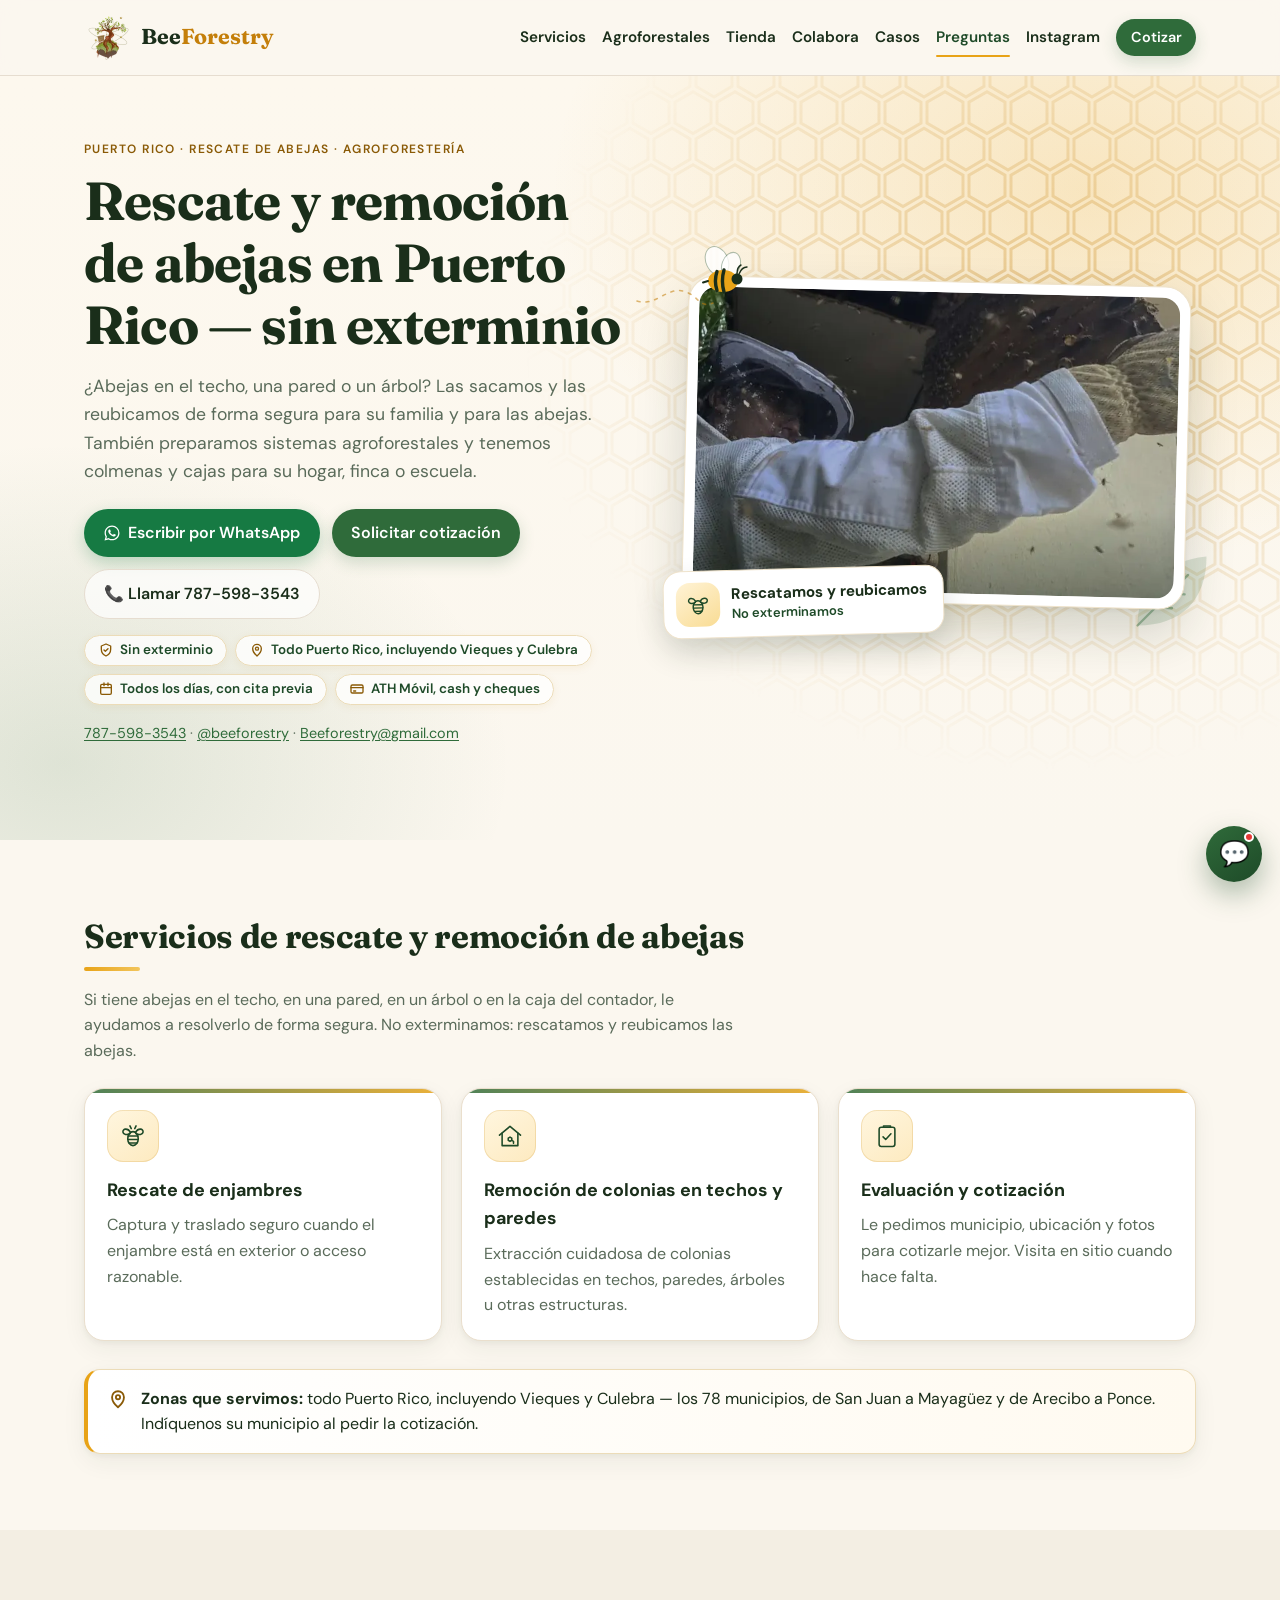
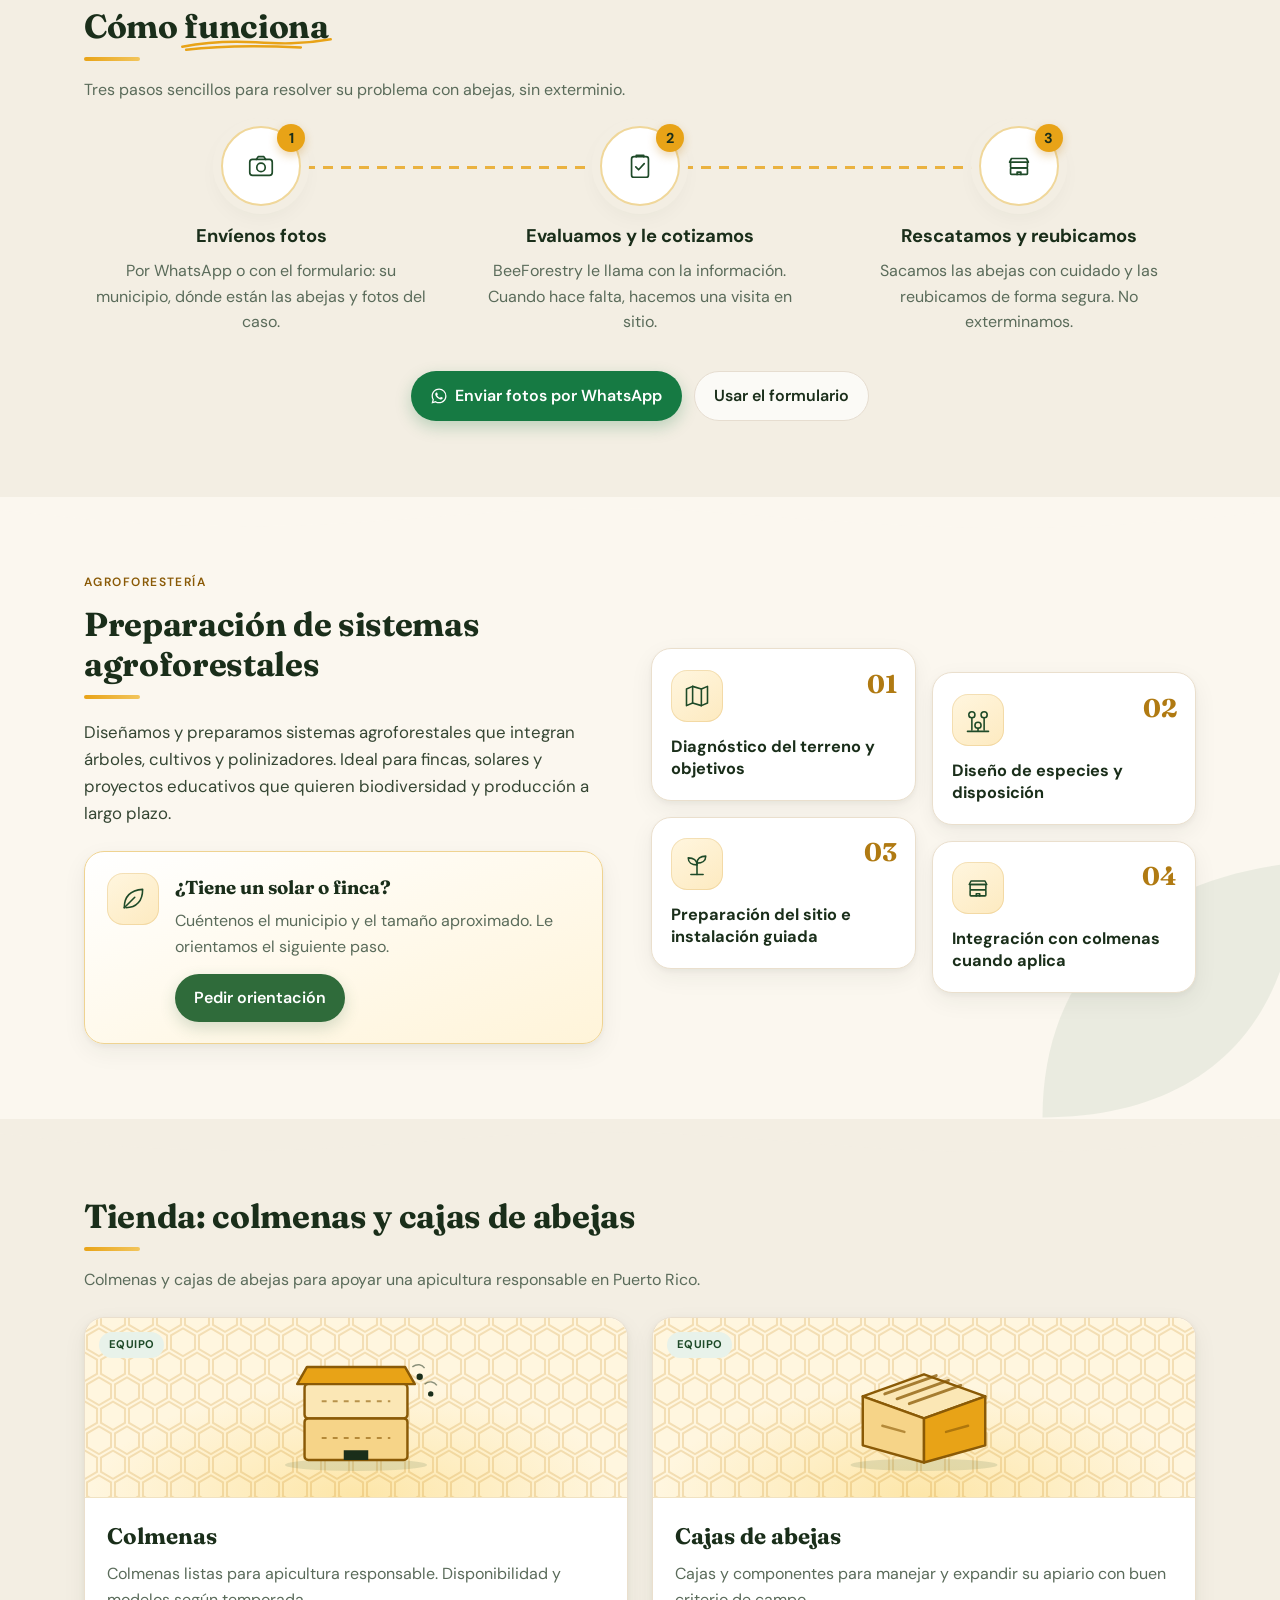
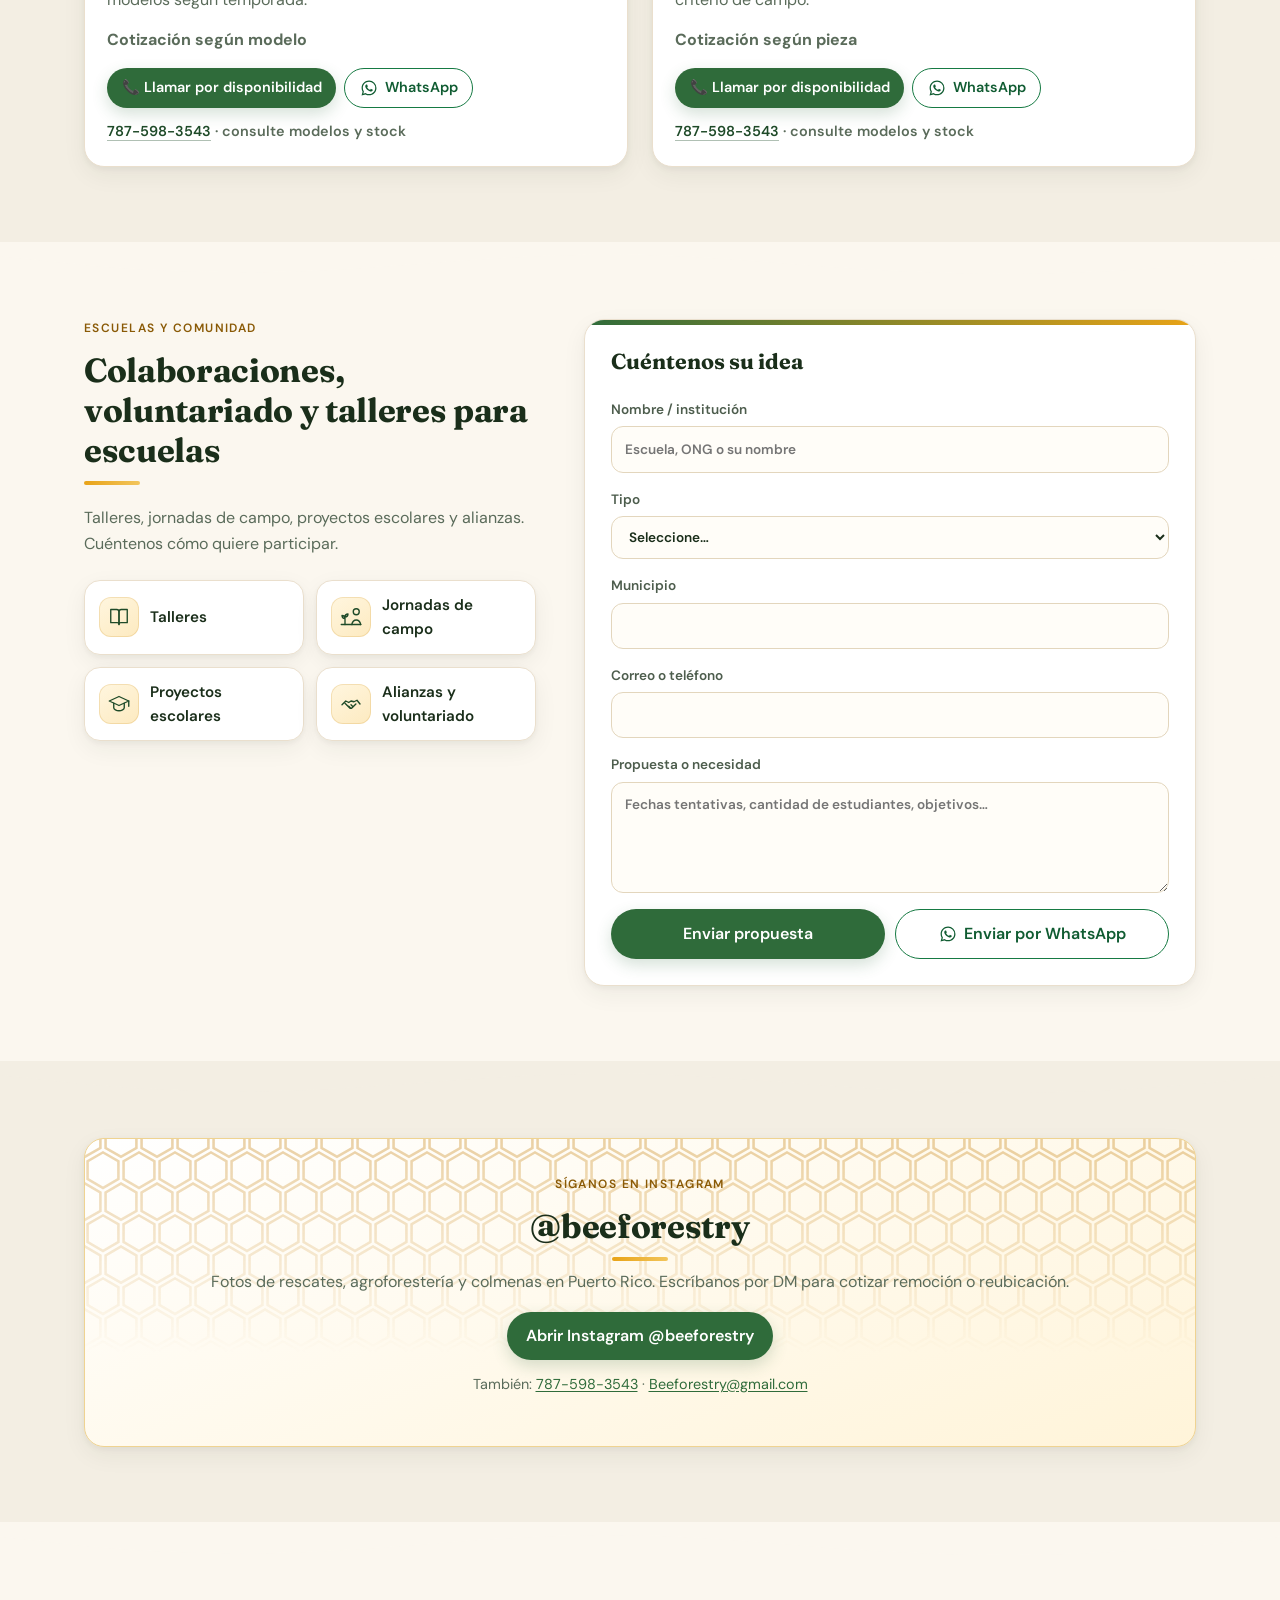
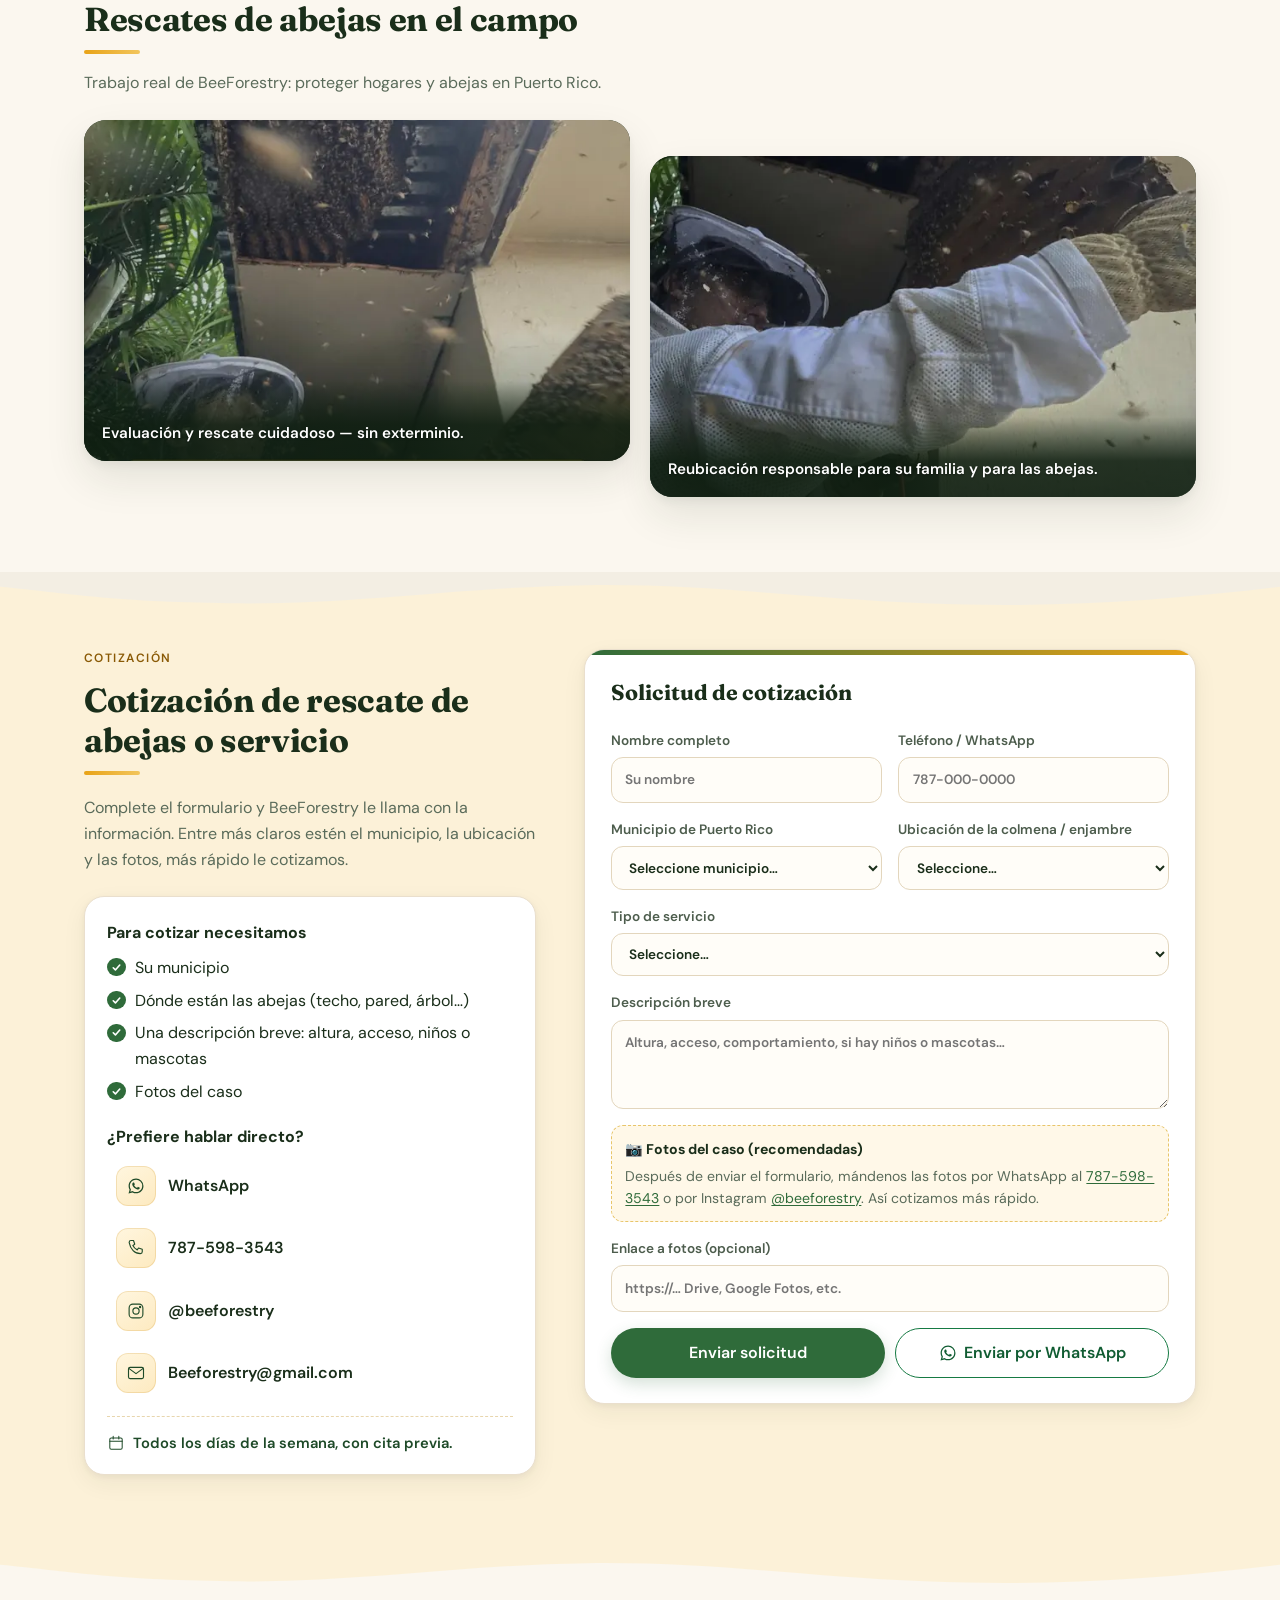
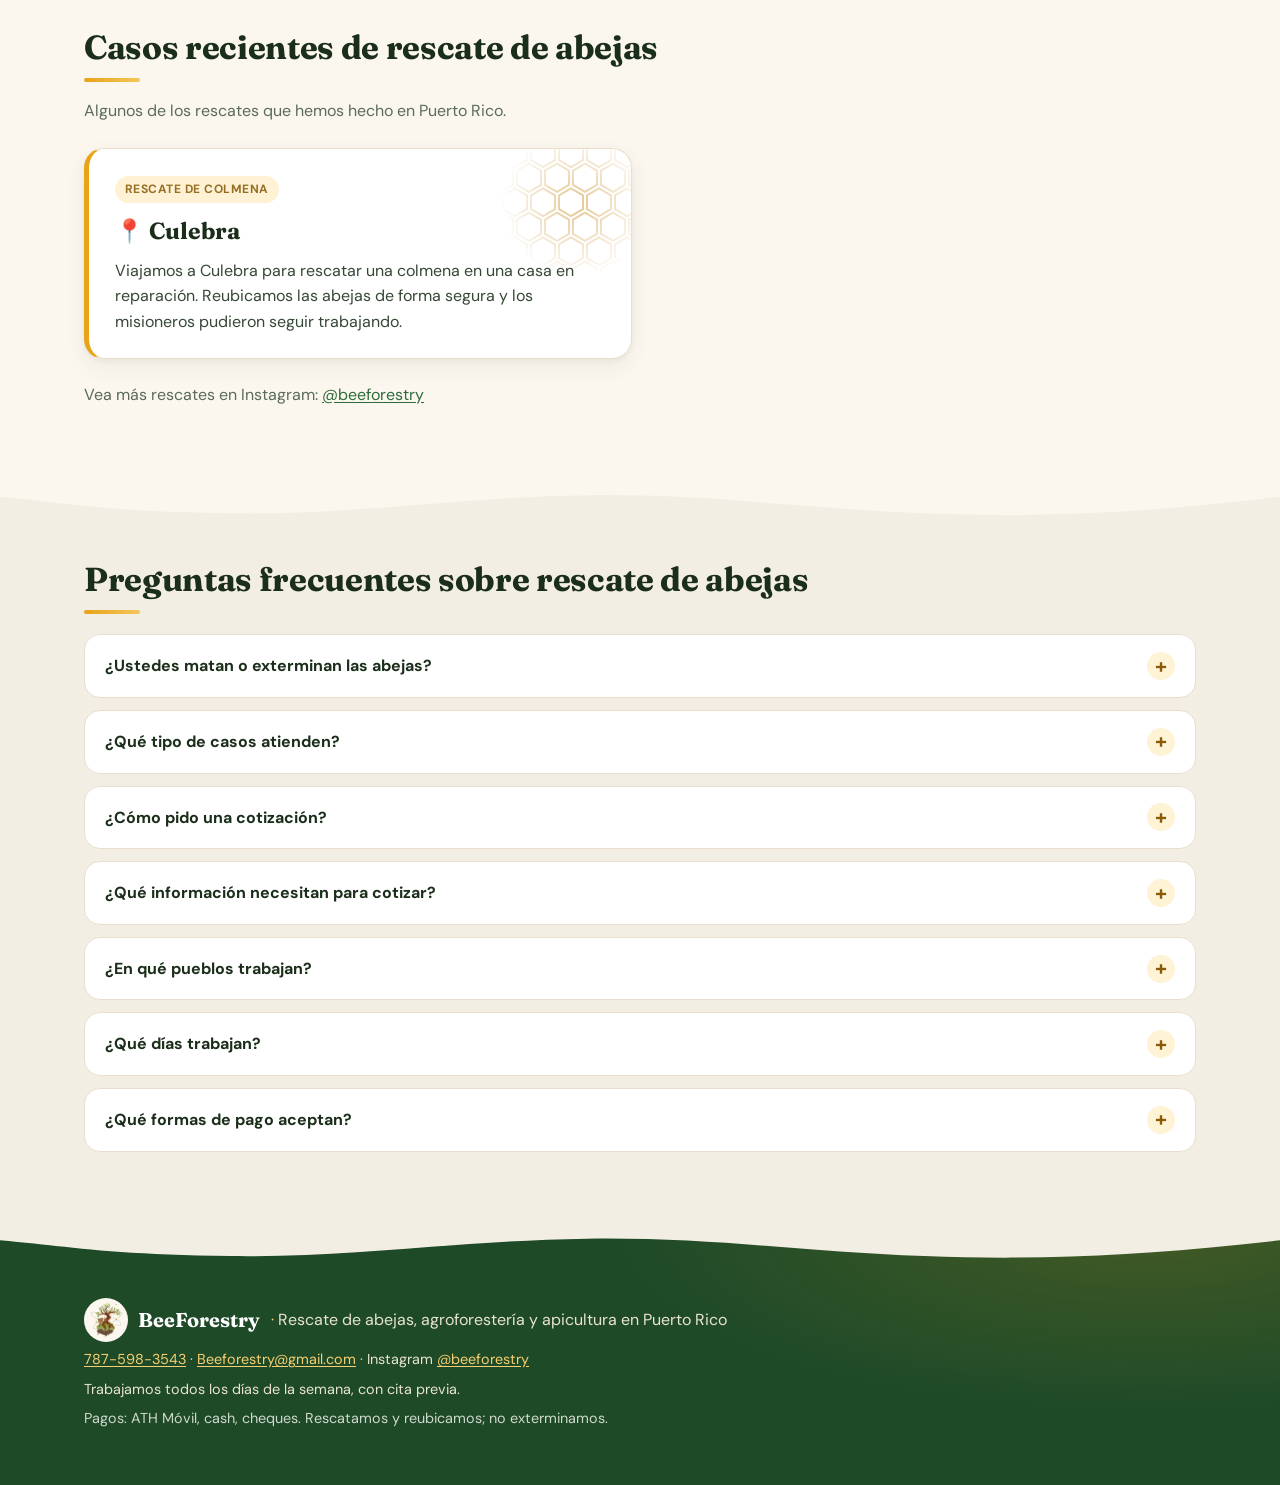
==== index.html @ c5b24a1f "Pulido 2: foto real en el hero, Cómo funciona, agro/tienda/colabora/contacto renovados - Hero: foto " ====
<!DOCTYPE html>
<html lang="es-PR">
<head>
<meta charset="UTF-8" />
<meta name="viewport" content="width=device-width, initial-scale=1" />
<title>Remoción y Rescate de Abejas en Puerto Rico | BeeForestry – Sin Exterminio</title>
<meta name="description" content="Rescate y remoción de abejas sin exterminio en todo Puerto Rico, incluyendo Vieques y Culebra. Reubicamos colonias de techos y paredes. Tel. 787-598-3543." />
<link rel="canonical" href="https://beeforestry.github.io/beeforestry-web/" />
<meta name="theme-color" content="#2f6b3a" />

<meta property="og:type" content="website" />
<meta property="og:locale" content="es_PR" />
<meta property="og:site_name" content="BeeForestry" />
<meta property="og:title" content="Rescate y remoción de abejas en Puerto Rico — sin exterminio | BeeForestry" />
<meta property="og:description" content="Rescate y remoción de abejas sin exterminio en todo Puerto Rico, incluyendo Vieques y Culebra. Reubicamos colonias de techos y paredes. Tel. 787-598-3543." />
<meta property="og:url" content="https://beeforestry.github.io/beeforestry-web/" />
<meta property="og:image" content="https://beeforestry.github.io/beeforestry-web/images/hero-rescate.jpg" />
<meta property="og:image:width" content="1080" />
<meta property="og:image:height" content="1350" />
<meta property="og:image:alt" content="BeeForestry: rescate y reubicación de abejas en Puerto Rico. Llámenos al 787-598-3543" />
<meta name="twitter:card" content="summary_large_image" />
<meta name="twitter:title" content="Rescate y remoción de abejas en Puerto Rico — sin exterminio | BeeForestry" />
<meta name="twitter:description" content="Rescate y remoción de abejas sin exterminio en todo Puerto Rico, incluyendo Vieques y Culebra. Reubicamos colonias de techos y paredes. Tel. 787-598-3543." />
<meta name="twitter:image" content="https://beeforestry.github.io/beeforestry-web/images/hero-rescate.jpg" />

<link rel="icon" href="favicon.ico" sizes="any" />
<link rel="icon" type="image/png" sizes="32x32" href="images/favicon-32.png" />
<link rel="apple-touch-icon" href="apple-touch-icon.png" />

<link rel="preconnect" href="https://fonts.googleapis.com" />
<link rel="preconnect" href="https://fonts.gstatic.com" crossorigin />
<link rel="preload" as="style" href="https://fonts.googleapis.com/css2?family=DM+Sans:opsz,wght@9..40,400;9..40,600;9..40,700&amp;family=Fraunces:opsz,wght@9..144,700&amp;display=swap" />
<link rel="stylesheet" href="https://fonts.googleapis.com/css2?family=DM+Sans:opsz,wght@9..40,400;9..40,600;9..40,700&amp;family=Fraunces:opsz,wght@9..144,700&amp;display=swap" media="print" onload="this.media='all'" />
<noscript><link rel="stylesheet" href="https://fonts.googleapis.com/css2?family=DM+Sans:opsz,wght@9..40,400;9..40,600;9..40,700&amp;family=Fraunces:opsz,wght@9..144,700&amp;display=swap" /></noscript>
<link rel="stylesheet" href="styles.v9.css" />

<script type="application/ld+json">
{
  "@context": "https://schema.org",
  "@type": "LocalBusiness",
  "@id": "https://beeforestry.github.io/beeforestry-web/#negocio",
  "name": "BeeForestry",
  "description": "Rescate y remoción de abejas sin exterminio en Puerto Rico, preparación de sistemas agroforestales, y venta de colmenas y cajas de abejas.",
  "url": "https://beeforestry.github.io/beeforestry-web/",
  "telephone": "+1-787-598-3543",
  "email": "Beeforestry@gmail.com",
  "image": "https://beeforestry.github.io/beeforestry-web/images/hero-rescate.jpg",
  "logo": "https://beeforestry.github.io/beeforestry-web/images/icon-192.png",
  "address": {
    "@type": "PostalAddress",
    "addressRegion": "PR",
    "addressCountry": "PR"
  },
  "areaServed": [
    {
      "@type": "State",
      "name": "Puerto Rico"
    },
    {
      "@type": "AdministrativeArea",
      "name": "Vieques, Puerto Rico"
    },
    {
      "@type": "AdministrativeArea",
      "name": "Culebra, Puerto Rico"
    }
  ],
  "openingHoursSpecification": [
    {
      "@type": "OpeningHoursSpecification",
      "dayOfWeek": [
        "https://schema.org/Monday",
        "https://schema.org/Tuesday",
        "https://schema.org/Wednesday",
        "https://schema.org/Thursday",
        "https://schema.org/Friday",
        "https://schema.org/Saturday",
        "https://schema.org/Sunday"
      ],
      "description": "Todos los días de la semana, con cita previa"
    }
  ],
  "sameAs": [
    "https://instagram.com/beeforestry"
  ],
  "paymentAccepted": "ATH Móvil, efectivo, cheque",
  "currenciesAccepted": "USD",
  "knowsLanguage": "es",
  "hasOfferCatalog": {
    "@type": "OfferCatalog",
    "name": "Servicios BeeForestry",
    "itemListElement": [
      {
        "@type": "Offer",
        "itemOffered": {
          "@type": "Service",
          "name": "Rescate de enjambres de abejas",
          "areaServed": {
            "@type": "State",
            "name": "Puerto Rico"
          }
        }
      },
      {
        "@type": "Offer",
        "itemOffered": {
          "@type": "Service",
          "name": "Remoción y reubicación de colonias de abejas en techos, paredes, árboles y estructuras",
          "areaServed": {
            "@type": "State",
            "name": "Puerto Rico"
          }
        }
      },
      {
        "@type": "Offer",
        "itemOffered": {
          "@type": "Service",
          "name": "Evaluación y cotización de casos de abejas",
          "areaServed": {
            "@type": "State",
            "name": "Puerto Rico"
          }
        }
      },
      {
        "@type": "Offer",
        "itemOffered": {
          "@type": "Service",
          "name": "Preparación de sistemas agroforestales",
          "areaServed": {
            "@type": "State",
            "name": "Puerto Rico"
          }
        }
      },
      {
        "@type": "Offer",
        "itemOffered": {
          "@type": "Service",
          "name": "Colmenas y cajas de abejas",
          "areaServed": {
            "@type": "State",
            "name": "Puerto Rico"
          }
        }
      }
    ]
  }
}
</script>
<script type="application/ld+json">
{
  "@context": "https://schema.org",
  "@type": "FAQPage",
  "mainEntity": [
    {
      "@type": "Question",
      "name": "¿Ustedes matan o exterminan las abejas?",
      "acceptedAnswer": {
        "@type": "Answer",
        "text": "No. En BeeForestry no exterminamos: rescatamos las abejas y las reubicamos, protegiendo a su familia y a las abejas."
      }
    },
    {
      "@type": "Question",
      "name": "¿Qué tipo de casos atienden?",
      "acceptedAnswer": {
        "@type": "Answer",
        "text": "Enjambres en exterior o con acceso razonable, y colonias ya establecidas en techos, paredes, árboles, cajas eléctricas u otras estructuras."
      }
    },
    {
      "@type": "Question",
      "name": "¿Cómo pido una cotización?",
      "acceptedAnswer": {
        "@type": "Answer",
        "text": "Complete el formulario de cotización de esta página, escríbanos por WhatsApp o llame al 787-598-3543. También puede escribirnos por Instagram @beeforestry o a Beeforestry@gmail.com."
      }
    },
    {
      "@type": "Question",
      "name": "¿Qué información necesitan para cotizar?",
      "acceptedAnswer": {
        "@type": "Answer",
        "text": "Su municipio, dónde están las abejas (techo, pared, árbol, solar, caja eléctrica u otro), una descripción breve (altura, acceso, comportamiento, si hay niños o mascotas) y fotos del caso. Cuando hace falta, hacemos una visita en sitio."
      }
    },
    {
      "@type": "Question",
      "name": "¿En qué pueblos trabajan?",
      "acceptedAnswer": {
        "@type": "Answer",
        "text": "Atendemos todo Puerto Rico, incluyendo Vieques y Culebra: los 78 municipios. Indíquenos su municipio en el formulario o por WhatsApp."
      }
    },
    {
      "@type": "Question",
      "name": "¿Qué días trabajan?",
      "acceptedAnswer": {
        "@type": "Answer",
        "text": "Trabajamos todos los días de la semana, con cita previa."
      }
    },
    {
      "@type": "Question",
      "name": "¿Qué formas de pago aceptan?",
      "acceptedAnswer": {
        "@type": "Answer",
        "text": "ATH Móvil, efectivo (cash) y cheques."
      }
    }
  ]
}
</script>
</head>
<body>
<header class="top">
  <div class="wrap bar">
    <a class="brand" href="#inicio" aria-label="BeeForestry, inicio">
      <img class="brand-logo" src="images/logo-96.webp" alt="Logo oficial BeeForestry" width="48" height="48" />
      <span class="brand-name">Bee<span>Forestry</span></span>
    </a>
    <nav>
      <a href="#servicios">Servicios</a>
      <a href="#agro">Agroforestales</a>
      <a href="#tienda">Tienda</a>
      <a href="#colabora">Colabora</a>
      <a href="#casos">Casos</a>
      <a href="#preguntas">Preguntas</a>
      <a href="https://instagram.com/beeforestry" target="_blank" rel="noopener">Instagram</a>
      <a class="btn btn-sm" href="#contacto">Cotizar</a>
    </nav>
  </div>
</header>

<main>
<section id="inicio" class="hero">
  <div class="hero-deco" aria-hidden="true"></div>
  <div class="wrap hero-grid">
    <div class="hero-copy">
      <p class="eyebrow">Puerto Rico · Rescate de abejas · Agroforestería</p>
      <h1>Rescate y remoción de abejas en Puerto Rico — sin exterminio</h1>
      <p class="lede">¿Abejas en el techo, una pared o un árbol? Las sacamos y las reubicamos de forma segura para su familia y para las abejas. También preparamos sistemas agroforestales y tenemos colmenas y cajas para su hogar, finca o escuela.</p>
      <div class="cta-row">
        <a class="btn btn-wa" href="https://wa.me/17875983543?text=Hola%20BeeForestry%2C%20necesito%20ayuda%20con%20unas%20abejas.%20Mi%20municipio%20es%3A%20___.%20Est%C3%A1n%20en%20%28techo%2C%20pared%2C%20%C3%A1rbol%E2%80%A6%29%3A%20___.%20Le%20puedo%20enviar%20fotos." target="_blank" rel="noopener"><svg class="wa-ico" viewBox="0 0 24 24" width="18" height="18" aria-hidden="true" focusable="false"><path fill="currentColor" d="M12.04 2C6.58 2 2.13 6.45 2.13 11.91c0 1.75.46 3.45 1.32 4.95L2.05 22l5.25-1.38a9.9 9.9 0 0 0 4.74 1.21h.01c5.46 0 9.91-4.45 9.91-9.91A9.86 9.86 0 0 0 12.04 2zm0 18.15h-.01a8.23 8.23 0 0 1-4.19-1.15l-.3-.18-3.12.82.83-3.04-.2-.31a8.2 8.2 0 0 1-1.26-4.38c0-4.54 3.7-8.23 8.25-8.23a8.2 8.2 0 0 1 8.23 8.24c0 4.54-3.7 8.23-8.23 8.23zm4.52-6.16c-.25-.12-1.47-.72-1.69-.81-.23-.08-.39-.12-.56.12-.16.25-.64.81-.78.97-.14.17-.29.19-.54.06-.25-.12-1.05-.39-1.99-1.23-.74-.66-1.23-1.47-1.38-1.72-.14-.25-.02-.38.11-.51.11-.11.25-.29.37-.43.13-.15.17-.25.25-.41.08-.17.04-.31-.02-.43-.06-.12-.56-1.34-.76-1.84-.2-.48-.41-.42-.56-.43h-.48c-.17 0-.43.06-.66.31-.22.25-.86.85-.86 2.07 0 1.22.89 2.4 1.01 2.56.12.17 1.75 2.67 4.23 3.74.59.26 1.05.41 1.41.52.59.19 1.13.16 1.56.1.48-.07 1.47-.6 1.67-1.18.21-.58.21-1.07.14-1.18-.06-.1-.22-.16-.47-.28z"/></svg>Escribir por WhatsApp</a>
        <a class="btn" href="#contacto">Solicitar cotización</a>
        <a class="btn btn-ghost" href="tel:+17875983543">📞 Llamar 787-598-3543</a>
      </div>
      <ul class="trust" aria-label="Lo que nos distingue">
        <li><svg viewBox="0 0 24 24" width="16" height="16" aria-hidden="true" focusable="false" fill="none" stroke="currentColor" stroke-width="2" stroke-linecap="round" stroke-linejoin="round"><path d="M12 3l7 3v5c0 4.5-3 8.3-7 10-4-1.7-7-5.5-7-10V6z"/><path d="M9 12l2 2 4-4"/></svg>Sin exterminio</li>
        <li><svg viewBox="0 0 24 24" width="16" height="16" aria-hidden="true" focusable="false" fill="none" stroke="currentColor" stroke-width="2" stroke-linecap="round" stroke-linejoin="round"><path d="M12 21s-6.5-5.6-6.5-11a6.5 6.5 0 0 1 13 0c0 5.4-6.5 11-6.5 11z"/><circle cx="12" cy="10" r="2.3"/></svg>Todo Puerto Rico, incluyendo Vieques y Culebra</li>
        <li><svg viewBox="0 0 24 24" width="16" height="16" aria-hidden="true" focusable="false" fill="none" stroke="currentColor" stroke-width="2" stroke-linecap="round" stroke-linejoin="round"><rect x="4" y="5" width="16" height="15" rx="2"/><path d="M4 10h16M9 3v4M15 3v4"/></svg>Todos los días, con cita previa</li>
        <li><svg viewBox="0 0 24 24" width="16" height="16" aria-hidden="true" focusable="false" fill="none" stroke="currentColor" stroke-width="2" stroke-linecap="round" stroke-linejoin="round"><rect x="3" y="6" width="18" height="12" rx="2"/><path d="M3 10h18M7 15h3"/></svg>ATH Móvil, cash y cheques</li>
      </ul>
      <p class="fine"><a href="tel:+17875983543">787-598-3543</a> · <a href="https://instagram.com/beeforestry" target="_blank" rel="noopener">@beeforestry</a> · <a href="mailto:Beeforestry@gmail.com">Beeforestry@gmail.com</a></p>
    </div>
    <div class="hero-art">
      <svg class="hero-bee" viewBox="0 0 120 90" width="120" height="90" aria-hidden="true" focusable="false">
        <path d="M6 70c18 6 30-14 46-10s16 18 30 12" fill="none" stroke="#c47f0a" stroke-width="1.6" stroke-dasharray="3 6" stroke-linecap="round" opacity=".55"/>
        <g class="hero-bee-body">
          <ellipse cx="86" cy="30" rx="11" ry="15" transform="rotate(-25 86 30)" fill="#ffffff" fill-opacity=".85" stroke="#1e4a28" stroke-opacity=".35"/>
          <ellipse cx="100" cy="34" rx="9" ry="13" transform="rotate(20 100 34)" fill="#ffffff" fill-opacity=".8" stroke="#1e4a28" stroke-opacity=".35"/>
          <ellipse cx="92" cy="50" rx="15" ry="11" fill="#e8a317"/>
          <path d="M86 40.5c-2 6-2 13 0 19M93 39c-2 7-2 15 0 22" stroke="#1a2e1a" stroke-width="3.4" fill="none" stroke-linecap="round"/>
          <circle cx="106" cy="48" r="5.5" fill="#1a2e1a"/>
          <path d="M108 43c2-5 5-7 8-7M106 43c0-5 2-8 4-9" stroke="#1a2e1a" stroke-width="1.4" fill="none" stroke-linecap="round"/>
          <path d="M77 50l-5 1.5" stroke="#1a2e1a" stroke-width="2" stroke-linecap="round"/>
        </g>
      </svg>
      <figure class="hero-visual">
        <img src="images/accion-rescate-foto-1080.webp" srcset="images/accion-rescate-foto-640.webp 640w, images/accion-rescate-foto-1080.webp 1080w" sizes="(max-width: 800px) 92vw, 560px" alt="Integrante de BeeForestry con traje protector sacando un panal durante un rescate de abejas" width="1080" height="675" loading="eager" fetchpriority="high" />
      </figure>
      <div class="hero-badge">
        <span class="hero-badge-ico"><svg viewBox="0 0 32 32" width="26" height="26" aria-hidden="true" focusable="false" fill="none" stroke="currentColor" stroke-width="1.8" stroke-linecap="round" stroke-linejoin="round"><ellipse cx="16" cy="19" rx="6" ry="8"/><path d="M10.6 16h10.8M10.3 20h11.4M11.5 24h9"/><path d="M13 11.5c-3-5-9-4-8.5 0 .4 3 4.6 3.7 8.3 1.6M19 11.5c3-5 9-4 8.5 0-.4 3-4.6 3.7-8.3 1.6"/></svg></span>
        <span><strong>Rescatamos y reubicamos</strong><small>No exterminamos</small></span>
      </div>
      <svg class="hero-leaf" viewBox="0 0 80 80" width="80" height="80" aria-hidden="true" focusable="false">
        <path d="M10 70C10 36 32 14 70 10c0 38-22 60-60 60z" fill="#2f6b3a" fill-opacity=".16"/>
        <path d="M10 70 54 26M26 54l-2-14M38 42l-1-13M26 54l14 1M38 42l13 1" stroke="#2f6b3a" stroke-opacity=".4" stroke-width="2" fill="none" stroke-linecap="round"/>
      </svg>
    </div>
  </div>
</section>

<section id="servicios" class="section">
  <div class="wrap">
    <h2 class="section-title">Servicios de rescate y remoción de abejas</h2>
    <p class="muted section-intro">Si tiene abejas en el techo, en una pared, en un árbol o en la caja del contador, le ayudamos a resolverlo de forma segura. No exterminamos: rescatamos y reubicamos las abejas.</p>
    <div class="cards3">
      <article class="card svc" data-reveal>
        <span class="svc-ico"><svg class="ico" viewBox="0 0 32 32" width="28" height="28" aria-hidden="true" focusable="false" fill="none" stroke="currentColor" stroke-width="1.8" stroke-linecap="round" stroke-linejoin="round"><ellipse cx="16" cy="19" rx="6" ry="8"/><path d="M10.6 16h10.8M10.3 20h11.4M11.5 24h9"/><path d="M13 11.5c-3-5-9-4-8.5 0 .4 3 4.6 3.7 8.3 1.6M19 11.5c3-5 9-4 8.5 0-.4 3-4.6 3.7-8.3 1.6"/><path d="M14 7.5l-1.5-3M18 7.5l1.5-3"/></svg></span>
        <h3>Rescate de enjambres</h3>
        <p>Captura y traslado seguro cuando el enjambre está en exterior o acceso razonable.</p>
      </article>
      <article class="card svc" data-reveal>
        <span class="svc-ico"><svg class="ico" viewBox="0 0 32 32" width="28" height="28" aria-hidden="true" focusable="false" fill="none" stroke="currentColor" stroke-width="1.8" stroke-linecap="round" stroke-linejoin="round"><path d="M4 15 16 5l12 10"/><path d="M7 13v14h18V13"/><path d="M14 18.5l2-1.2 2 1.2v2.4l-2 1.2-2-1.2z"/><path d="M18 21l2 1.1v2.3"/></svg></span>
        <h3>Remoción de colonias en techos y paredes</h3>
        <p>Extracción cuidadosa de colonias establecidas en techos, paredes, árboles u otras estructuras.</p>
      </article>
      <article class="card svc" data-reveal>
        <span class="svc-ico"><svg class="ico" viewBox="0 0 32 32" width="28" height="28" aria-hidden="true" focusable="false" fill="none" stroke="currentColor" stroke-width="1.8" stroke-linecap="round" stroke-linejoin="round"><rect x="7" y="6" width="18" height="22" rx="2.5"/><path d="M12 6V4.5h8V6"/><path d="M11.5 17l3 3 6-6.5"/></svg></span>
        <h3>Evaluación y cotización</h3>
        <p>Le pedimos municipio, ubicación y fotos para cotizarle mejor. Visita en sitio cuando hace falta.</p>
      </article>
    </div>
    <p class="zones" data-reveal><svg viewBox="0 0 24 24" width="22" height="22" aria-hidden="true" focusable="false" fill="none" stroke="currentColor" stroke-width="2" stroke-linecap="round" stroke-linejoin="round"><path d="M12 21s-6.5-5.6-6.5-11a6.5 6.5 0 0 1 13 0c0 5.4-6.5 11-6.5 11z"/><circle cx="12" cy="10" r="2.3"/></svg><span><strong>Zonas que servimos:</strong> todo Puerto Rico, incluyendo Vieques y Culebra — los 78 municipios, de San Juan a Mayagüez y de Arecibo a Ponce. Indíquenos su municipio al pedir la cotización.</span></p>
  </div>
</section>

<section id="como-funciona" class="section section-alt">
  <div class="wrap">
    <h2 class="section-title">Cómo <span class="scribble">funciona</span></h2>
    <p class="muted section-intro">Tres pasos sencillos para resolver su problema con abejas, sin exterminio.</p>
    <ol class="steps">
      <li class="step" data-reveal>
        <span class="step-ico"><svg viewBox="0 0 32 32" width="30" height="30" aria-hidden="true" focusable="false" fill="none" stroke="currentColor" stroke-width="1.8" stroke-linecap="round" stroke-linejoin="round"><rect x="4" y="9" width="24" height="17" rx="3"/><path d="M11 9l2-3h6l2 3"/><circle cx="16" cy="17.5" r="4.5"/></svg><span class="step-num" aria-hidden="true">1</span></span>
        <h3>Envíenos fotos</h3>
        <p>Por WhatsApp o con el formulario: su municipio, dónde están las abejas y fotos del caso.</p>
      </li>
      <li class="step" data-reveal>
        <span class="step-ico"><svg viewBox="0 0 32 32" width="30" height="30" aria-hidden="true" focusable="false" fill="none" stroke="currentColor" stroke-width="1.8" stroke-linecap="round" stroke-linejoin="round"><rect x="7" y="6" width="18" height="22" rx="2.5"/><path d="M12 6V4.5h8V6"/><path d="M11.5 17l3 3 6-6.5"/></svg><span class="step-num" aria-hidden="true">2</span></span>
        <h3>Evaluamos y le cotizamos</h3>
        <p>BeeForestry le llama con la información. Cuando hace falta, hacemos una visita en sitio.</p>
      </li>
      <li class="step" data-reveal>
        <span class="step-ico"><svg viewBox="0 0 32 32" width="30" height="30" aria-hidden="true" focusable="false" fill="none" stroke="currentColor" stroke-width="1.8" stroke-linecap="round" stroke-linejoin="round"><path d="M8 8h16l2 4H6z"/><rect x="7" y="12" width="18" height="6" rx="1"/><rect x="7" y="18" width="18" height="7" rx="1"/><path d="M14 25v-2.5h4V25"/></svg><span class="step-num" aria-hidden="true">3</span></span>
        <h3>Rescatamos y reubicamos</h3>
        <p>Sacamos las abejas con cuidado y las reubicamos de forma segura. No exterminamos.</p>
      </li>
    </ol>
    <div class="steps-cta" data-reveal>
      <a class="btn btn-wa" href="https://wa.me/17875983543?text=Hola%20BeeForestry%2C%20necesito%20ayuda%20con%20unas%20abejas.%20Mi%20municipio%20es%3A%20___.%20Est%C3%A1n%20en%20%28techo%2C%20pared%2C%20%C3%A1rbol%E2%80%A6%29%3A%20___.%20Le%20puedo%20enviar%20fotos." target="_blank" rel="noopener"><svg class="wa-ico" viewBox="0 0 24 24" width="18" height="18" aria-hidden="true" focusable="false"><path fill="currentColor" d="M12.04 2C6.58 2 2.13 6.45 2.13 11.91c0 1.75.46 3.45 1.32 4.95L2.05 22l5.25-1.38a9.9 9.9 0 0 0 4.74 1.21h.01c5.46 0 9.91-4.45 9.91-9.91A9.86 9.86 0 0 0 12.04 2zm0 18.15h-.01a8.23 8.23 0 0 1-4.19-1.15l-.3-.18-3.12.82.83-3.04-.2-.31a8.2 8.2 0 0 1-1.26-4.38c0-4.54 3.7-8.23 8.25-8.23a8.2 8.2 0 0 1 8.23 8.24c0 4.54-3.7 8.23-8.23 8.23zm4.52-6.16c-.25-.12-1.47-.72-1.69-.81-.23-.08-.39-.12-.56.12-.16.25-.64.81-.78.97-.14.17-.29.19-.54.06-.25-.12-1.05-.39-1.99-1.23-.74-.66-1.23-1.47-1.38-1.72-.14-.25-.02-.38.11-.51.11-.11.25-.29.37-.43.13-.15.17-.25.25-.41.08-.17.04-.31-.02-.43-.06-.12-.56-1.34-.76-1.84-.2-.48-.41-.42-.56-.43h-.48c-.17 0-.43.06-.66.31-.22.25-.86.85-.86 2.07 0 1.22.89 2.4 1.01 2.56.12.17 1.75 2.67 4.23 3.74.59.26 1.05.41 1.41.52.59.19 1.13.16 1.56.1.48-.07 1.47-.6 1.67-1.18.21-.58.21-1.07.14-1.18-.06-.1-.22-.16-.47-.28z"/></svg>Enviar fotos por WhatsApp</a>
      <a class="btn btn-ghost" href="#contacto">Usar el formulario</a>
    </div>
  </div>
</section>

<section id="agro" class="section">
  <div class="wrap">
    <div class="agro-grid">
      <div class="agro-intro">
        <p class="eyebrow">Agroforestería</p>
        <h2 class="section-title">Preparación de sistemas agroforestales</h2>
        <p class="agro-lede">Diseñamos y preparamos sistemas agroforestales que integran árboles, cultivos y polinizadores. Ideal para fincas, solares y proyectos educativos que quieren biodiversidad y producción a largo plazo.</p>
        <aside class="card accent-card agro-cta" data-reveal>
          <span class="svc-ico"><svg viewBox="0 0 32 32" width="28" height="28" aria-hidden="true" focusable="false" fill="none" stroke="currentColor" stroke-width="1.8" stroke-linecap="round" stroke-linejoin="round"><path d="M6 26C6 13 14 6 27 5c0 13-7 21-19 21"/><path d="M6 26 18 14"/></svg></span>
          <div>
            <h3>¿Tiene un solar o finca?</h3>
            <p>Cuéntenos el municipio y el tamaño aproximado. Le orientamos el siguiente paso.</p>
            <a class="btn" href="#contacto">Pedir orientación</a>
          </div>
        </aside>
      </div>
      <ol class="agro-tiles" aria-label="Cómo trabajamos un sistema agroforestal">
        <li class="agro-tile" data-reveal>
          <span class="svc-ico"><svg viewBox="0 0 32 32" width="28" height="28" aria-hidden="true" focusable="false" fill="none" stroke="currentColor" stroke-width="1.8" stroke-linecap="round" stroke-linejoin="round"><path d="M4 8l7-3 10 3 7-3v19l-7 3-10-3-7 3z"/><path d="M11 5v19M21 8v19"/></svg></span>
          <span class="agro-num" aria-hidden="true">01</span>
          <h3>Diagnóstico del terreno y objetivos</h3>
        </li>
        <li class="agro-tile" data-reveal>
          <span class="svc-ico"><svg viewBox="0 0 32 32" width="28" height="28" aria-hidden="true" focusable="false" fill="none" stroke="currentColor" stroke-width="1.8" stroke-linecap="round" stroke-linejoin="round"><circle cx="9" cy="10" r="3.5"/><circle cx="23" cy="10" r="3.5"/><circle cx="16" cy="22" r="3.5"/><path d="M9 13.5V27M23 13.5V27M16 25.5V29M4 29h24"/></svg></span>
          <span class="agro-num" aria-hidden="true">02</span>
          <h3>Diseño de especies y disposición</h3>
        </li>
        <li class="agro-tile" data-reveal>
          <span class="svc-ico"><svg viewBox="0 0 32 32" width="28" height="28" aria-hidden="true" focusable="false" fill="none" stroke="currentColor" stroke-width="1.8" stroke-linecap="round" stroke-linejoin="round"><path d="M16 28V15"/><path d="M16 17c0-5-4-8-10-8 0 5 4 8 10 8z"/><path d="M16 15c0-5 4-8 10-8 0 5-4 8-10 8z"/><path d="M9 28h14"/></svg></span>
          <span class="agro-num" aria-hidden="true">03</span>
          <h3>Preparación del sitio e instalación guiada</h3>
        </li>
        <li class="agro-tile" data-reveal>
          <span class="svc-ico"><svg viewBox="0 0 32 32" width="28" height="28" aria-hidden="true" focusable="false" fill="none" stroke="currentColor" stroke-width="1.8" stroke-linecap="round" stroke-linejoin="round"><path d="M8 8h16l2 4H6z"/><rect x="7" y="12" width="18" height="6" rx="1"/><rect x="7" y="18" width="18" height="7" rx="1"/><path d="M14 25v-2.5h4V25"/></svg></span>
          <span class="agro-num" aria-hidden="true">04</span>
          <h3>Integración con colmenas cuando aplica</h3>
        </li>
      </ol>
    </div>
  </div>
</section>

<section id="tienda" class="section section-alt">
  <div class="wrap">
    <h2 class="section-title">Tienda: colmenas y cajas de abejas</h2>
    <p class="muted section-intro">Colmenas y cajas de abejas para apoyar una apicultura responsable en Puerto Rico.</p>
    <div class="cards3 products">
      <article class="card product" data-reveal>
        <div class="product-visual">
          <svg class="product-art" viewBox="0 0 160 110" width="160" height="110" aria-hidden="true" focusable="false">
            <ellipse cx="80" cy="102" rx="58" ry="5" fill="#1e4a28" opacity=".12"/>
            <path d="M40 22h80l8 14H32z" fill="#e8a317" stroke="#8a5a06" stroke-width="2" stroke-linejoin="round"/>
            <rect x="38" y="36" width="84" height="28" rx="3" fill="#fbe7b5" stroke="#8a5a06" stroke-width="2"/>
            <rect x="38" y="64" width="84" height="34" rx="3" fill="#f6d488" stroke="#8a5a06" stroke-width="2"/>
            <path d="M70 98v-8h20v8" fill="#1a2e1a"/>
            <path d="M52 50h56M52 80h56" stroke="#8a5a06" stroke-width="1.5" stroke-dasharray="4 5" opacity=".6"/>
            <g fill="#1a2e1a"><circle cx="132" cy="30" r="2.6"/><circle cx="141" cy="44" r="2.2"/></g>
            <path d="M126 22c4-3 8-2 10 1M136 36c4-3 8-2 10 1" stroke="#1a2e1a" stroke-width="1.2" fill="none" opacity=".5"/>
          </svg>
          <p class="pill">Equipo</p>
        </div>
        <div class="product-body">
          <h3>Colmenas</h3>
          <p>Colmenas listas para apicultura responsable. Disponibilidad y modelos según temporada.</p>
          <p class="price">Cotización según modelo</p>
          <div class="product-actions">
            <a class="btn btn-sm" href="tel:+17875983543">📞 Llamar por disponibilidad</a>
            <a class="btn btn-sm btn-wa-outline" href="https://wa.me/17875983543?text=Hola%20BeeForestry%2C%20quiero%20informaci%C3%B3n%20sobre%20colmenas%20%28modelos%20y%20disponibilidad%29." target="_blank" rel="noopener"><svg class="wa-ico" viewBox="0 0 24 24" width="18" height="18" aria-hidden="true" focusable="false"><path fill="currentColor" d="M12.04 2C6.58 2 2.13 6.45 2.13 11.91c0 1.75.46 3.45 1.32 4.95L2.05 22l5.25-1.38a9.9 9.9 0 0 0 4.74 1.21h.01c5.46 0 9.91-4.45 9.91-9.91A9.86 9.86 0 0 0 12.04 2zm0 18.15h-.01a8.23 8.23 0 0 1-4.19-1.15l-.3-.18-3.12.82.83-3.04-.2-.31a8.2 8.2 0 0 1-1.26-4.38c0-4.54 3.7-8.23 8.25-8.23a8.2 8.2 0 0 1 8.23 8.24c0 4.54-3.7 8.23-8.23 8.23zm4.52-6.16c-.25-.12-1.47-.72-1.69-.81-.23-.08-.39-.12-.56.12-.16.25-.64.81-.78.97-.14.17-.29.19-.54.06-.25-.12-1.05-.39-1.99-1.23-.74-.66-1.23-1.47-1.38-1.72-.14-.25-.02-.38.11-.51.11-.11.25-.29.37-.43.13-.15.17-.25.25-.41.08-.17.04-.31-.02-.43-.06-.12-.56-1.34-.76-1.84-.2-.48-.41-.42-.56-.43h-.48c-.17 0-.43.06-.66.31-.22.25-.86.85-.86 2.07 0 1.22.89 2.4 1.01 2.56.12.17 1.75 2.67 4.23 3.74.59.26 1.05.41 1.41.52.59.19 1.13.16 1.56.1.48-.07 1.47-.6 1.67-1.18.21-.58.21-1.07.14-1.18-.06-.1-.22-.16-.47-.28z"/></svg>WhatsApp</a>
          </div>
          <p class="product-call"><a href="tel:+17875983543">787-598-3543</a> · consulte modelos y stock</p>
        </div>
      </article>
      <article class="card product" data-reveal>
        <div class="product-visual">
          <svg class="product-art" viewBox="0 0 160 110" width="160" height="110" aria-hidden="true" focusable="false">
            <ellipse cx="80" cy="102" rx="60" ry="5" fill="#1e4a28" opacity=".12"/>
            <path d="M30 46l50-18 50 18-50 18z" fill="#fbe7b5" stroke="#8a5a06" stroke-width="2" stroke-linejoin="round"/>
            <g stroke="#8a5a06" stroke-width="2.4" stroke-linecap="round" opacity=".75"><path d="M48 44l42-15M58 48l42-15M68 52l42-15"/></g>
            <path d="M30 46v40l50 14V64z" fill="#f6d488" stroke="#8a5a06" stroke-width="2" stroke-linejoin="round"/>
            <path d="M130 46v40l-50 14V64z" fill="#e8a317" stroke="#8a5a06" stroke-width="2" stroke-linejoin="round"/>
            <path d="M46 70l18 5M98 75l18-5" stroke="#8a5a06" stroke-width="2" stroke-linecap="round" opacity=".6"/>
          </svg>
          <p class="pill">Equipo</p>
        </div>
        <div class="product-body">
          <h3>Cajas de abejas</h3>
          <p>Cajas y componentes para manejar y expandir su apiario con buen criterio de campo.</p>
          <p class="price">Cotización según pieza</p>
          <div class="product-actions">
            <a class="btn btn-sm" href="tel:+17875983543">📞 Llamar por disponibilidad</a>
            <a class="btn btn-sm btn-wa-outline" href="https://wa.me/17875983543?text=Hola%20BeeForestry%2C%20quiero%20informaci%C3%B3n%20sobre%20cajas%20de%20abejas%20%28piezas%20y%20disponibilidad%29." target="_blank" rel="noopener"><svg class="wa-ico" viewBox="0 0 24 24" width="18" height="18" aria-hidden="true" focusable="false"><path fill="currentColor" d="M12.04 2C6.58 2 2.13 6.45 2.13 11.91c0 1.75.46 3.45 1.32 4.95L2.05 22l5.25-1.38a9.9 9.9 0 0 0 4.74 1.21h.01c5.46 0 9.91-4.45 9.91-9.91A9.86 9.86 0 0 0 12.04 2zm0 18.15h-.01a8.23 8.23 0 0 1-4.19-1.15l-.3-.18-3.12.82.83-3.04-.2-.31a8.2 8.2 0 0 1-1.26-4.38c0-4.54 3.7-8.23 8.25-8.23a8.2 8.2 0 0 1 8.23 8.24c0 4.54-3.7 8.23-8.23 8.23zm4.52-6.16c-.25-.12-1.47-.72-1.69-.81-.23-.08-.39-.12-.56.12-.16.25-.64.81-.78.97-.14.17-.29.19-.54.06-.25-.12-1.05-.39-1.99-1.23-.74-.66-1.23-1.47-1.38-1.72-.14-.25-.02-.38.11-.51.11-.11.25-.29.37-.43.13-.15.17-.25.25-.41.08-.17.04-.31-.02-.43-.06-.12-.56-1.34-.76-1.84-.2-.48-.41-.42-.56-.43h-.48c-.17 0-.43.06-.66.31-.22.25-.86.85-.86 2.07 0 1.22.89 2.4 1.01 2.56.12.17 1.75 2.67 4.23 3.74.59.26 1.05.41 1.41.52.59.19 1.13.16 1.56.1.48-.07 1.47-.6 1.67-1.18.21-.58.21-1.07.14-1.18-.06-.1-.22-.16-.47-.28z"/></svg>WhatsApp</a>
          </div>
          <p class="product-call"><a href="tel:+17875983543">787-598-3543</a> · consulte modelos y stock</p>
        </div>
      </article>
    </div>
    <p id="shop-msg" class="form-msg" hidden></p>
  </div>
</section>

<section id="colabora" class="section">
  <div class="wrap two-col">
    <div class="col-intro">
      <p class="eyebrow">Escuelas y comunidad</p>
      <h2 class="section-title">Colaboraciones, voluntariado y talleres para escuelas</h2>
      <p class="muted">Talleres, jornadas de campo, proyectos escolares y alianzas. Cuéntenos cómo quiere participar.</p>
      <ul class="mini-tiles">
        <li data-reveal><span class="svc-ico"><svg viewBox="0 0 32 32" width="24" height="24" aria-hidden="true" focusable="false" fill="none" stroke="currentColor" stroke-width="1.8" stroke-linecap="round" stroke-linejoin="round"><path d="M5 6h8a3 3 0 0 1 3 3v17a2.5 2.5 0 0 0-2.5-2.5H5z"/><path d="M27 6h-8a3 3 0 0 0-3 3v17a2.5 2.5 0 0 1 2.5-2.5H27z"/></svg></span>Talleres</li>
        <li data-reveal><span class="svc-ico"><svg viewBox="0 0 32 32" width="24" height="24" aria-hidden="true" focusable="false" fill="none" stroke="currentColor" stroke-width="1.8" stroke-linecap="round" stroke-linejoin="round"><path d="M3 26h26"/><path d="M8 26V14M8 18c-3 0-4-2-4-4 3 0 4 2 4 4zM8 16c3 0 4-2 4-4-3 0-4 2-4 4z"/><circle cx="23" cy="9" r="4"/><path d="M17 26c1-4 4-6 6-6s5 2 6 6"/></svg></span>Jornadas de campo</li>
        <li data-reveal><span class="svc-ico"><svg viewBox="0 0 32 32" width="24" height="24" aria-hidden="true" focusable="false" fill="none" stroke="currentColor" stroke-width="1.8" stroke-linecap="round" stroke-linejoin="round"><path d="M3 12l13-6 13 6-13 6z"/><path d="M9 15v6c0 2 3.5 4 7 4s7-2 7-4v-6"/><path d="M29 12v7"/></svg></span>Proyectos escolares</li>
        <li data-reveal><span class="svc-ico"><svg viewBox="0 0 32 32" width="24" height="24" aria-hidden="true" focusable="false" fill="none" stroke="currentColor" stroke-width="1.8" stroke-linecap="round" stroke-linejoin="round"><path d="M4 17l5-5 4 2 3-2 4 1 4-2 4 5"/><path d="M8 15l6 6c1 1 2.5 1 3.5 0l5-5"/><path d="M13 19l2 2M16 17l2 2"/></svg></span>Alianzas y voluntariado</li>
      </ul>
    </div>
    <form id="collab-form" class="card form form-pro" novalidate data-reveal>
      <p class="form-title">Cuéntenos su idea</p>
      <label>Nombre / institución<input name="nombre" required placeholder="Escuela, ONG o su nombre" /></label>
      <label>Tipo
        <select name="tipo" required>
          <option value="">Seleccione…</option>
          <option>Colaboración / alianza</option>
          <option>Voluntariado</option>
          <option>Escuela / taller educativo</option>
          <option>Otro</option>
        </select>
      </label>
      <label>Municipio<input name="municipio" required /></label>
      <label>Correo o teléfono<input name="contacto" required /></label>
      <label>Propuesta o necesidad<textarea name="mensaje" rows="4" required placeholder="Fechas tentativas, cantidad de estudiantes, objetivos…"></textarea></label>
      <input type="text" name="_honey" class="hp" tabindex="-1" autocomplete="off" aria-hidden="true" />
      <div class="form-actions">
        <button class="btn" type="submit">Enviar propuesta</button>
        <button class="btn btn-wa-outline" type="button" data-wa-send><svg class="wa-ico" viewBox="0 0 24 24" width="18" height="18" aria-hidden="true" focusable="false"><path fill="currentColor" d="M12.04 2C6.58 2 2.13 6.45 2.13 11.91c0 1.75.46 3.45 1.32 4.95L2.05 22l5.25-1.38a9.9 9.9 0 0 0 4.74 1.21h.01c5.46 0 9.91-4.45 9.91-9.91A9.86 9.86 0 0 0 12.04 2zm0 18.15h-.01a8.23 8.23 0 0 1-4.19-1.15l-.3-.18-3.12.82.83-3.04-.2-.31a8.2 8.2 0 0 1-1.26-4.38c0-4.54 3.7-8.23 8.25-8.23a8.2 8.2 0 0 1 8.23 8.24c0 4.54-3.7 8.23-8.23 8.23zm4.52-6.16c-.25-.12-1.47-.72-1.69-.81-.23-.08-.39-.12-.56.12-.16.25-.64.81-.78.97-.14.17-.29.19-.54.06-.25-.12-1.05-.39-1.99-1.23-.74-.66-1.23-1.47-1.38-1.72-.14-.25-.02-.38.11-.51.11-.11.25-.29.37-.43.13-.15.17-.25.25-.41.08-.17.04-.31-.02-.43-.06-.12-.56-1.34-.76-1.84-.2-.48-.41-.42-.56-.43h-.48c-.17 0-.43.06-.66.31-.22.25-.86.85-.86 2.07 0 1.22.89 2.4 1.01 2.56.12.17 1.75 2.67 4.23 3.74.59.26 1.05.41 1.41.52.59.19 1.13.16 1.56.1.48-.07 1.47-.6 1.67-1.18.21-.58.21-1.07.14-1.18-.06-.1-.22-.16-.47-.28z"/></svg>Enviar por WhatsApp</button>
      </div>
      <div id="collab-msg" class="form-msg" role="status" aria-live="polite" hidden></div>
    </form>
  </div>
</section>

<section id="instagram" class="section section-alt">
  <div class="wrap narrow">
    <div class="card accent-card ig-card" data-reveal>
      <p class="eyebrow">Síganos en Instagram</p>
      <h2 class="section-title">@beeforestry</h2>
      <p class="muted">Fotos de rescates, agroforestería y colmenas en Puerto Rico. Escríbanos por DM para cotizar remoción o reubicación.</p>
      <p class="ig-cta">
        <a class="btn" href="https://instagram.com/beeforestry" target="_blank" rel="noopener">Abrir Instagram @beeforestry</a>
      </p>
      <p class="fine">También: <a href="tel:+17875983543">787-598-3543</a> · <a href="mailto:Beeforestry@gmail.com">Beeforestry@gmail.com</a></p>
    </div>
  </div>
</section>

<section id="galeria" class="section">
  <div class="wrap">
    <h2 class="section-title">Rescates de abejas en el campo</h2>
    <p class="muted section-intro">Trabajo real de BeeForestry: proteger hogares y abejas en Puerto Rico.</p>
    <div class="gallery" data-reveal>
      <figure>
        <img src="images/colmena-alero-foto-1040.webp" srcset="images/colmena-alero-foto-640.webp 640w, images/colmena-alero-foto-1040.webp 1040w" sizes="(max-width: 800px) 92vw, 580px" alt="Colonia de abejas en el alero de una casa, atendida por BeeForestry" width="1040" height="650" loading="lazy" decoding="async" />
        <figcaption>Evaluación y rescate cuidadoso — sin exterminio.</figcaption>
      </figure>
      <figure>
        <img src="images/accion-rescate-foto-1080.webp" srcset="images/accion-rescate-foto-640.webp 640w, images/accion-rescate-foto-1080.webp 1080w" sizes="(max-width: 800px) 92vw, 580px" alt="Equipo BeeForestry en acción durante un rescate de abejas" width="1080" height="675" loading="lazy" decoding="async" />
        <figcaption>Reubicación responsable para su familia y para las abejas.</figcaption>
      </figure>
    </div>
  </div>
</section>

<section id="contacto" class="section section-honey">
  <div class="wrap two-col contact-grid">
    <div class="col-intro">
      <p class="eyebrow">Cotización</p>
      <h2 class="section-title">Cotización de rescate de abejas o servicio</h2>
      <p class="muted">Complete el formulario y BeeForestry le llama con la información. Entre más claros estén el municipio, la ubicación y las fotos, más rápido le cotizamos.</p>
    </div>
    <div class="card info-card" data-reveal>
      <p class="info-title">Para cotizar necesitamos</p>
      <ul class="checklist">
        <li>Su municipio</li>
        <li>Dónde están las abejas (techo, pared, árbol…)</li>
        <li>Una descripción breve: altura, acceso, niños o mascotas</li>
        <li>Fotos del caso</li>
      </ul>
      <p class="info-title">¿Prefiere hablar directo?</p>
      <ul class="contact-list">
        <li><a href="https://wa.me/17875983543?text=Hola%20BeeForestry%2C%20necesito%20ayuda%20con%20unas%20abejas.%20Mi%20municipio%20es%3A%20___.%20Est%C3%A1n%20en%20%28techo%2C%20pared%2C%20%C3%A1rbol%E2%80%A6%29%3A%20___.%20Le%20puedo%20enviar%20fotos." target="_blank" rel="noopener"><span class="svc-ico"><svg class="wa-ico" viewBox="0 0 24 24" width="18" height="18" aria-hidden="true" focusable="false"><path fill="currentColor" d="M12.04 2C6.58 2 2.13 6.45 2.13 11.91c0 1.75.46 3.45 1.32 4.95L2.05 22l5.25-1.38a9.9 9.9 0 0 0 4.74 1.21h.01c5.46 0 9.91-4.45 9.91-9.91A9.86 9.86 0 0 0 12.04 2zm0 18.15h-.01a8.23 8.23 0 0 1-4.19-1.15l-.3-.18-3.12.82.83-3.04-.2-.31a8.2 8.2 0 0 1-1.26-4.38c0-4.54 3.7-8.23 8.25-8.23a8.2 8.2 0 0 1 8.23 8.24c0 4.54-3.7 8.23-8.23 8.23zm4.52-6.16c-.25-.12-1.47-.72-1.69-.81-.23-.08-.39-.12-.56.12-.16.25-.64.81-.78.97-.14.17-.29.19-.54.06-.25-.12-1.05-.39-1.99-1.23-.74-.66-1.23-1.47-1.38-1.72-.14-.25-.02-.38.11-.51.11-.11.25-.29.37-.43.13-.15.17-.25.25-.41.08-.17.04-.31-.02-.43-.06-.12-.56-1.34-.76-1.84-.2-.48-.41-.42-.56-.43h-.48c-.17 0-.43.06-.66.31-.22.25-.86.85-.86 2.07 0 1.22.89 2.4 1.01 2.56.12.17 1.75 2.67 4.23 3.74.59.26 1.05.41 1.41.52.59.19 1.13.16 1.56.1.48-.07 1.47-.6 1.67-1.18.21-.58.21-1.07.14-1.18-.06-.1-.22-.16-.47-.28z"/></svg></span>WhatsApp</a></li>
        <li><a href="tel:+17875983543"><span class="svc-ico"><svg viewBox="0 0 32 32" width="20" height="20" aria-hidden="true" focusable="false" fill="none" stroke="currentColor" stroke-width="1.8" stroke-linecap="round" stroke-linejoin="round"><path d="M8 4h4l2 6-3 2a15 15 0 0 0 7 7l2-3 6 2v4a3 3 0 0 1-3 3C14 25 7 18 5 7a3 3 0 0 1 3-3z"/></svg></span>787-598-3543</a></li>
        <li><a href="https://instagram.com/beeforestry" target="_blank" rel="noopener"><span class="svc-ico"><svg viewBox="0 0 32 32" width="20" height="20" aria-hidden="true" focusable="false" fill="none" stroke="currentColor" stroke-width="1.8" stroke-linecap="round" stroke-linejoin="round"><rect x="5" y="5" width="22" height="22" rx="6"/><circle cx="16" cy="16" r="5"/><circle cx="22.5" cy="9.5" r="1"/></svg></span>@beeforestry</a></li>
        <li><a href="mailto:Beeforestry@gmail.com"><span class="svc-ico"><svg viewBox="0 0 32 32" width="20" height="20" aria-hidden="true" focusable="false" fill="none" stroke="currentColor" stroke-width="1.8" stroke-linecap="round" stroke-linejoin="round"><rect x="4" y="7" width="24" height="18" rx="2.5"/><path d="M5 9l11 8 11-8"/></svg></span>Beeforestry@gmail.com</a></li>
      </ul>
      <p class="info-hours"><svg viewBox="0 0 32 32" width="18" height="18" aria-hidden="true" focusable="false" fill="none" stroke="currentColor" stroke-width="1.8" stroke-linecap="round" stroke-linejoin="round"><rect x="5" y="7" width="22" height="20" rx="2.5"/><path d="M5 13h22M11 4v5M21 4v5"/></svg>Todos los días de la semana, con cita previa.</p>
    </div>
    <form id="quote-form" class="card form quote-form form-pro" novalidate data-reveal>
      <p class="form-title">Solicitud de cotización</p>
      <label class="half">Nombre completo
        <input name="nombre" required autocomplete="name" placeholder="Su nombre" />
      </label>
      <label class="half">Teléfono / WhatsApp
        <input name="telefono" type="tel" required autocomplete="tel" placeholder="787-000-0000" />
      </label>
      <label class="half">Municipio de Puerto Rico
        <select name="municipio" required>
          <option value="">Seleccione municipio…</option>
          <option value="Adjuntas">Adjuntas</option>
          <option value="Aguada">Aguada</option>
          <option value="Aguadilla">Aguadilla</option>
          <option value="Aguas Buenas">Aguas Buenas</option>
          <option value="Aibonito">Aibonito</option>
          <option value="Añasco">Añasco</option>
          <option value="Arecibo">Arecibo</option>
          <option value="Arroyo">Arroyo</option>
          <option value="Barceloneta">Barceloneta</option>
          <option value="Barranquitas">Barranquitas</option>
          <option value="Bayamón">Bayamón</option>
          <option value="Cabo Rojo">Cabo Rojo</option>
          <option value="Caguas">Caguas</option>
          <option value="Camuy">Camuy</option>
          <option value="Canóvanas">Canóvanas</option>
          <option value="Carolina">Carolina</option>
          <option value="Cataño">Cataño</option>
          <option value="Cayey">Cayey</option>
          <option value="Ceiba">Ceiba</option>
          <option value="Ciales">Ciales</option>
          <option value="Cidra">Cidra</option>
          <option value="Coamo">Coamo</option>
          <option value="Comerío">Comerío</option>
          <option value="Corozal">Corozal</option>
          <option value="Culebra">Culebra</option>
          <option value="Dorado">Dorado</option>
          <option value="Fajardo">Fajardo</option>
          <option value="Florida">Florida</option>
          <option value="Guánica">Guánica</option>
          <option value="Guayama">Guayama</option>
          <option value="Guayanilla">Guayanilla</option>
          <option value="Guaynabo">Guaynabo</option>
          <option value="Gurabo">Gurabo</option>
          <option value="Hatillo">Hatillo</option>
          <option value="Hormigueros">Hormigueros</option>
          <option value="Humacao">Humacao</option>
          <option value="Isabela">Isabela</option>
          <option value="Jayuya">Jayuya</option>
          <option value="Juana Díaz">Juana Díaz</option>
          <option value="Juncos">Juncos</option>
          <option value="Lajas">Lajas</option>
          <option value="Lares">Lares</option>
          <option value="Las Marías">Las Marías</option>
          <option value="Las Piedras">Las Piedras</option>
          <option value="Loíza">Loíza</option>
          <option value="Luquillo">Luquillo</option>
          <option value="Manatí">Manatí</option>
          <option value="Maricao">Maricao</option>
          <option value="Maunabo">Maunabo</option>
          <option value="Mayagüez">Mayagüez</option>
          <option value="Moca">Moca</option>
          <option value="Morovis">Morovis</option>
          <option value="Naguabo">Naguabo</option>
          <option value="Naranjito">Naranjito</option>
          <option value="Orocovis">Orocovis</option>
          <option value="Patillas">Patillas</option>
          <option value="Peñuelas">Peñuelas</option>
          <option value="Ponce">Ponce</option>
          <option value="Quebradillas">Quebradillas</option>
          <option value="Rincón">Rincón</option>
          <option value="Río Grande">Río Grande</option>
          <option value="Sabana Grande">Sabana Grande</option>
          <option value="Salinas">Salinas</option>
          <option value="San Germán">San Germán</option>
          <option value="San Juan">San Juan</option>
          <option value="San Lorenzo">San Lorenzo</option>
          <option value="San Sebastián">San Sebastián</option>
          <option value="Santa Isabel">Santa Isabel</option>
          <option value="Toa Alta">Toa Alta</option>
          <option value="Toa Baja">Toa Baja</option>
          <option value="Trujillo Alto">Trujillo Alto</option>
          <option value="Utuado">Utuado</option>
          <option value="Vega Alta">Vega Alta</option>
          <option value="Vega Baja">Vega Baja</option>
          <option value="Vieques">Vieques</option>
          <option value="Villalba">Villalba</option>
          <option value="Yabucoa">Yabucoa</option>
          <option value="Yauco">Yauco</option>
        </select>
      </label>
      <label class="half">Ubicación de la colmena / enjambre
        <select name="ubicacion" required>
          <option value="">Seleccione…</option>
          <option>Techo</option>
          <option>Pared</option>
          <option>Árbol</option>
          <option>Solar / patio</option>
          <option>Caja eléctrica / medidor</option>
          <option>Otro</option>
        </select>
      </label>
      <label>Tipo de servicio
        <select name="servicio" required>
          <option value="">Seleccione…</option>
          <option>Rescate / remoción de abejas</option>
          <option>Preparación de agroforestal</option>
          <option>Colmena</option>
          <option>Cajas de abejas</option>
          <option>Varios / otro</option>
        </select>
      </label>
      <label>Descripción breve
        <textarea name="detalle" rows="3" required placeholder="Altura, acceso, comportamiento, si hay niños o mascotas…"></textarea>
      </label>
      <div class="photo-note">
        <strong>📷 Fotos del caso (recomendadas)</strong>
        <p>Después de enviar el formulario, mándenos las fotos por WhatsApp al <a href="https://wa.me/17875983543" target="_blank" rel="noopener">787-598-3543</a> o por Instagram <a href="https://instagram.com/beeforestry" target="_blank" rel="noopener">@beeforestry</a>. Así cotizamos más rápido.</p>
      </div>
      <label>Enlace a fotos (opcional)
        <input name="fotos_url" type="url" placeholder="https://… Drive, Google Fotos, etc." />
      </label>
      <input type="text" name="_honey" class="hp" tabindex="-1" autocomplete="off" aria-hidden="true" />
      <div class="form-actions">
        <button class="btn" type="submit">Enviar solicitud</button>
        <button class="btn btn-wa-outline" type="button" data-wa-send><svg class="wa-ico" viewBox="0 0 24 24" width="18" height="18" aria-hidden="true" focusable="false"><path fill="currentColor" d="M12.04 2C6.58 2 2.13 6.45 2.13 11.91c0 1.75.46 3.45 1.32 4.95L2.05 22l5.25-1.38a9.9 9.9 0 0 0 4.74 1.21h.01c5.46 0 9.91-4.45 9.91-9.91A9.86 9.86 0 0 0 12.04 2zm0 18.15h-.01a8.23 8.23 0 0 1-4.19-1.15l-.3-.18-3.12.82.83-3.04-.2-.31a8.2 8.2 0 0 1-1.26-4.38c0-4.54 3.7-8.23 8.25-8.23a8.2 8.2 0 0 1 8.23 8.24c0 4.54-3.7 8.23-8.23 8.23zm4.52-6.16c-.25-.12-1.47-.72-1.69-.81-.23-.08-.39-.12-.56.12-.16.25-.64.81-.78.97-.14.17-.29.19-.54.06-.25-.12-1.05-.39-1.99-1.23-.74-.66-1.23-1.47-1.38-1.72-.14-.25-.02-.38.11-.51.11-.11.25-.29.37-.43.13-.15.17-.25.25-.41.08-.17.04-.31-.02-.43-.06-.12-.56-1.34-.76-1.84-.2-.48-.41-.42-.56-.43h-.48c-.17 0-.43.06-.66.31-.22.25-.86.85-.86 2.07 0 1.22.89 2.4 1.01 2.56.12.17 1.75 2.67 4.23 3.74.59.26 1.05.41 1.41.52.59.19 1.13.16 1.56.1.48-.07 1.47-.6 1.67-1.18.21-.58.21-1.07.14-1.18-.06-.1-.22-.16-.47-.28z"/></svg>Enviar por WhatsApp</button>
      </div>
      <div id="form-msg" class="form-msg" role="status" aria-live="polite" hidden></div>
    </form>
  </div>
</section>

<section id="casos" class="section">
  <span id="testimonios" class="anchor-alias" aria-hidden="true"></span>
  <div class="wrap">
    <h2 class="section-title">Casos recientes de rescate de abejas</h2>
    <p class="muted section-intro">Algunos de los rescates que hemos hecho en Puerto Rico.</p>
    <div class="cases">
      <article class="card case" data-reveal>
        <p class="case-place">Rescate de colmena</p>
        <h3>📍 Culebra</h3>
        <p>Viajamos a Culebra para rescatar una colmena en una casa en reparación. Reubicamos las abejas de forma segura y los misioneros pudieron seguir trabajando.</p>
      </article>
    </div>
    <p class="cases-more">Vea más rescates en Instagram: <a href="https://instagram.com/beeforestry" target="_blank" rel="noopener">@beeforestry</a></p>
  </div>
</section>

<section id="preguntas" class="section section-alt">
  <div class="wrap narrow">
    <h2 class="section-title">Preguntas frecuentes sobre rescate de abejas</h2>
    <div class="faq" data-reveal>
      <details class="card faq-item">
        <summary>¿Ustedes matan o exterminan las abejas?</summary>
        <p>No. En BeeForestry no exterminamos: rescatamos las abejas y las reubicamos, protegiendo a su familia y a las abejas.</p>
      </details>
      <details class="card faq-item">
        <summary>¿Qué tipo de casos atienden?</summary>
        <p>Enjambres en exterior o con acceso razonable, y colonias ya establecidas en techos, paredes, árboles, cajas eléctricas u otras estructuras.</p>
      </details>
      <details class="card faq-item">
        <summary>¿Cómo pido una cotización?</summary>
        <p>Complete el <a href="#contacto">formulario de cotización</a> de esta página, escríbanos <a href="https://wa.me/17875983543" target="_blank" rel="noopener">por WhatsApp</a> o llame al <a href="tel:+17875983543">787-598-3543</a>. También puede escribirnos por Instagram @beeforestry o a <a href="mailto:Beeforestry@gmail.com">Beeforestry@gmail.com</a>.</p>
      </details>
      <details class="card faq-item">
        <summary>¿Qué información necesitan para cotizar?</summary>
        <p>Su municipio, dónde están las abejas (techo, pared, árbol, solar, caja eléctrica u otro), una descripción breve (altura, acceso, comportamiento, si hay niños o mascotas) y fotos del caso. Cuando hace falta, hacemos una visita en sitio.</p>
      </details>
      <details class="card faq-item">
        <summary>¿En qué pueblos trabajan?</summary>
        <p>Atendemos todo Puerto Rico, incluyendo Vieques y Culebra: los 78 municipios. Indíquenos su municipio en el formulario o <a href="https://wa.me/17875983543" target="_blank" rel="noopener">por WhatsApp</a>.</p>
      </details>
      <details class="card faq-item">
        <summary>¿Qué días trabajan?</summary>
        <p>Trabajamos todos los días de la semana, con cita previa.</p>
      </details>
      <details class="card faq-item">
        <summary>¿Qué formas de pago aceptan?</summary>
        <p>ATH Móvil, efectivo (cash) y cheques.</p>
      </details>
    </div>
  </div>
</section>
</main>

<footer class="footer">
  <div class="wrap">
    <p class="footer-brand"><img src="images/logo-96.webp" alt="Logo oficial BeeForestry" width="36" height="36" loading="lazy" /><strong>BeeForestry</strong><span class="footer-tag">Rescate de abejas, agroforestería y apicultura en Puerto Rico</span></p>
    <p><a href="tel:+17875983543">787-598-3543</a> · <a href="mailto:Beeforestry@gmail.com">Beeforestry@gmail.com</a> · Instagram <a href="https://instagram.com/beeforestry" target="_blank" rel="noopener">@beeforestry</a></p>
    <p>Trabajamos todos los días de la semana, con cita previa.</p>
    <p class="fine">Pagos: ATH Móvil, cash, cheques. Rescatamos y reubicamos; no exterminamos.</p>
  </div>
</footer>

<div class="mobile-cta" aria-label="Contacto rápido">
  <a class="mobile-cta-call" href="tel:+17875983543">📞 Llamar</a>
  <a class="mobile-cta-wa" href="https://wa.me/17875983543?text=Hola%20BeeForestry%2C%20necesito%20ayuda%20con%20unas%20abejas.%20Mi%20municipio%20es%3A%20___.%20Est%C3%A1n%20en%20%28techo%2C%20pared%2C%20%C3%A1rbol%E2%80%A6%29%3A%20___.%20Le%20puedo%20enviar%20fotos." target="_blank" rel="noopener"><svg class="wa-ico" viewBox="0 0 24 24" width="18" height="18" aria-hidden="true" focusable="false"><path fill="currentColor" d="M12.04 2C6.58 2 2.13 6.45 2.13 11.91c0 1.75.46 3.45 1.32 4.95L2.05 22l5.25-1.38a9.9 9.9 0 0 0 4.74 1.21h.01c5.46 0 9.91-4.45 9.91-9.91A9.86 9.86 0 0 0 12.04 2zm0 18.15h-.01a8.23 8.23 0 0 1-4.19-1.15l-.3-.18-3.12.82.83-3.04-.2-.31a8.2 8.2 0 0 1-1.26-4.38c0-4.54 3.7-8.23 8.25-8.23a8.2 8.2 0 0 1 8.23 8.24c0 4.54-3.7 8.23-8.23 8.23zm4.52-6.16c-.25-.12-1.47-.72-1.69-.81-.23-.08-.39-.12-.56.12-.16.25-.64.81-.78.97-.14.17-.29.19-.54.06-.25-.12-1.05-.39-1.99-1.23-.74-.66-1.23-1.47-1.38-1.72-.14-.25-.02-.38.11-.51.11-.11.25-.29.37-.43.13-.15.17-.25.25-.41.08-.17.04-.31-.02-.43-.06-.12-.56-1.34-.76-1.84-.2-.48-.41-.42-.56-.43h-.48c-.17 0-.43.06-.66.31-.22.25-.86.85-.86 2.07 0 1.22.89 2.4 1.01 2.56.12.17 1.75 2.67 4.23 3.74.59.26 1.05.41 1.41.52.59.19 1.13.16 1.56.1.48-.07 1.47-.6 1.67-1.18.21-.58.21-1.07.14-1.18-.06-.1-.22-.16-.47-.28z"/></svg>WhatsApp</a>
  <button type="button" class="mobile-cta-chat" data-open-chat aria-label="Abrir chat de BeeForestry"><svg viewBox="0 0 24 24" width="22" height="22" aria-hidden="true" focusable="false" fill="none" stroke="currentColor" stroke-width="2" stroke-linecap="round" stroke-linejoin="round"><path d="M4 5h16v11H9l-5 4z"/><path d="M8 10h8M8 13h5"/></svg></button>
</div>

<script>
/* Aparición suave al hacer scroll (respeta "reducir movimiento"; solo opacity/transform, sin mover el layout) */
(function () {
  var els = [].slice.call(document.querySelectorAll("[data-reveal]"));
  if (!("IntersectionObserver" in window) || window.matchMedia("(prefers-reduced-motion: reduce)").matches) return;
  var vh = window.innerHeight;
  els.forEach(function (el) { if (el.getBoundingClientRect().top < vh) el.classList.add("is-in"); });
  document.documentElement.classList.add("reveal-on");
  var io = new IntersectionObserver(function (entries) {
    entries.forEach(function (e) { if (e.isIntersecting) { e.target.classList.add("is-in"); io.unobserve(e.target); } });
  }, { rootMargin: "0px 0px -6% 0px" });
  els.forEach(function (el) { if (!el.classList.contains("is-in")) io.observe(el); });
})();
/* Header con sombra al hacer scroll, menú activo y chat desde la barra móvil */
(function () {
  var top = document.querySelector(".top"), ticking = false;
  function onScroll() {
    if (ticking) return; ticking = true;
    requestAnimationFrame(function () { top.classList.toggle("is-scrolled", window.scrollY > 8); ticking = false; });
  }
  window.addEventListener("scroll", onScroll, { passive: true }); onScroll();
  var links = {};
  [].forEach.call(document.querySelectorAll('nav a[href^="#"]'), function (a) { links[a.getAttribute("href").slice(1)] = a; });
  if ("IntersectionObserver" in window) {
    var spy = new IntersectionObserver(function (entries) {
      entries.forEach(function (e) {
        var a = links[e.target.id]; if (!a) return;
        if (e.isIntersecting) {
          Object.keys(links).forEach(function (k) { links[k].classList.remove("is-active"); links[k].removeAttribute("aria-current"); });
          a.classList.add("is-active"); a.setAttribute("aria-current", "location");
        }
      });
    }, { rootMargin: "-45% 0px -50% 0px" });
    Object.keys(links).forEach(function (id) { var el = document.getElementById(id); if (el) spy.observe(el); });
  }
  [].forEach.call(document.querySelectorAll("[data-open-chat]"), function (b) {
    b.addEventListener("click", function () { var bub = document.querySelector("#bf-chat .bf-bubble"); if (bub) bub.click(); });
  });
})();
</script>
<script src="app.v9.js" defer></script>
<script src="assistant.v9.js" defer></script>
</body>
</html>
---- styles.v9.css ----
:root {
  --ink: #1a2e1a;
  --muted: #5a6b5a;
  --paper: #fbf7ef;
  --card: #ffffff;
  --honey: #e8a317;
  --honey-deep: #c47f0a;
  --leaf: #2f6b3a;
  --leaf-deep: #1e4a28;
  --line: #e6ddd0;
  --alt: #f3eee3;
  --radius: 16px;
  --shadow: 0 12px 40px rgba(26, 46, 26, 0.08);
}

* { box-sizing: border-box; }
html { scroll-behavior: smooth; }
body {
  margin: 0;
  font-family: "DM Sans", system-ui, sans-serif;
  color: var(--ink);
  background: var(--paper);
  line-height: 1.5;
}
a { color: var(--leaf); text-decoration: none; }
a:hover { text-decoration: underline; }
.wrap { width: min(1100px, 92vw); margin: 0 auto; }
.narrow { width: min(640px, 92vw); }

.top {
  position: sticky; top: 0; z-index: 20;
  backdrop-filter: blur(10px);
  background: rgba(251, 247, 239, 0.9);
  border-bottom: 1px solid var(--line);
}
.bar {
  display: flex; align-items: center; justify-content: space-between;
  padding: 0.85rem 0;
}
.brand {
  display: inline-flex; align-items: center; gap: 0.55rem;
  font-family: Fraunces, Georgia, serif;
  font-weight: 700; font-size: 1.35rem;
  color: var(--ink); text-decoration: none;
}
.brand-logo {
  display: block; width: 48px; height: 48px; object-fit: contain;
}
.brand-name { color: var(--ink); }
.brand-name span { color: var(--honey-deep); }
nav { display: flex; gap: 1rem; align-items: center; flex-wrap: wrap; }
nav a { color: var(--ink); font-weight: 600; font-size: 0.95rem; text-decoration: none; }
nav a:hover { color: var(--leaf); }

.btn {
  display: inline-flex; align-items: center; justify-content: center;
  background: var(--leaf); color: #fff; border: none;
  border-radius: 999px; padding: 0.7rem 1.2rem;
  font: inherit; font-weight: 600; cursor: pointer;
  text-decoration: none;
}
.btn:hover { background: var(--leaf-deep); text-decoration: none; color: #fff; }
.btn-sm { padding: 0.45rem 0.9rem; font-size: 0.9rem; }
.btn-ghost {
  background: transparent; color: var(--ink);
  border: 1px solid var(--line);
}
.btn-ghost:hover { background: var(--alt); color: var(--ink); }

.hero {
  padding: 3.5rem 0 4rem;
  background:
    radial-gradient(ellipse at 80% 20%, rgba(232, 163, 23, 0.18), transparent 50%),
    radial-gradient(ellipse at 10% 80%, rgba(47, 107, 58, 0.12), transparent 45%),
    var(--paper);
}
.hero-grid {
  display: grid; gap: 2rem;
  grid-template-columns: 1.2fr 0.9fr;
  align-items: center;
}
.eyebrow {
  text-transform: uppercase; letter-spacing: 0.08em;
  font-size: 0.75rem; font-weight: 600; color: var(--honey-deep); margin: 0 0 0.75rem;
}
h1 {
  font-family: Fraunces, Georgia, serif;
  font-size: clamp(2rem, 4vw, 3rem);
  line-height: 1.15; margin: 0 0 1rem; font-weight: 700;
}
h1 em { color: var(--honey-deep); font-style: italic; }
.lede { font-size: 1.1rem; color: var(--muted); margin: 0 0 1.5rem; max-width: 38ch; }
.cta-row { display: flex; gap: 0.75rem; flex-wrap: wrap; margin-bottom: 1rem; }
.fine { color: var(--muted); font-size: 0.9rem; }

.card {
  background: var(--card); border: 1px solid var(--line);
  border-radius: var(--radius); padding: 1.35rem;
  box-shadow: var(--shadow);
}
.hero-card h2 { margin: 0 0 0.75rem; font-family: Fraunces, serif; font-size: 1.35rem; }
.hero-card ol { margin: 0 0 1rem; padding-left: 1.2rem; color: var(--muted); }
.hero-card li { margin: 0.4rem 0; }
.tag {
  display: inline-block; margin: 0;
  background: #fff6e0; color: var(--honey-deep);
  border-radius: 999px; padding: 0.35rem 0.75rem;
  font-size: 0.8rem; font-weight: 600;
}

.section { padding: 3.5rem 0; }
.section-alt { background: var(--alt); }
.section-title {
  font-family: Fraunces, Georgia, serif;
  font-size: 1.85rem; margin: 0 0 1.25rem;
}
.section-head {
  display: flex; justify-content: space-between; align-items: flex-end;
  gap: 1rem; flex-wrap: wrap; margin-bottom: 1.25rem;
}
.muted { color: var(--muted); margin: 0.25rem 0 0; }

.cards3 {
  display: grid; gap: 1rem;
  grid-template-columns: repeat(3, 1fr);
}
.products {
  grid-template-columns: repeat(2, minmax(0, 1fr));
  max-width: 760px;
}
.cards3 h3 { margin: 0 0 0.5rem; font-size: 1.1rem; }
.cards3 p { margin: 0; color: var(--muted); }

.filters {
  display: flex; gap: 1rem; flex-wrap: wrap; margin-bottom: 1rem;
}
.filters label, .form label, .dialog-form label {
  display: flex; flex-direction: column; gap: 0.35rem;
  font-size: 0.85rem; font-weight: 600; color: var(--muted);
}
select, input, textarea {
  font: inherit; color: var(--ink);
  border: 1px solid var(--line); border-radius: 10px;
  padding: 0.55rem 0.7rem; background: #fff;
}
.table-wrap {
  overflow-x: auto; background: var(--card);
  border: 1px solid var(--line); border-radius: var(--radius);
}
table { width: 100%; border-collapse: collapse; font-size: 0.95rem; }
th, td { text-align: left; padding: 0.85rem 1rem; border-bottom: 1px solid var(--line); }
th { font-size: 0.75rem; text-transform: uppercase; letter-spacing: 0.04em; color: var(--muted); }
tr:last-child td { border-bottom: none; }
.badge {
  display: inline-block; border-radius: 999px;
  padding: 0.2rem 0.55rem; font-size: 0.75rem; font-weight: 600;
  background: #e8f2ea; color: var(--leaf-deep);
}
.badge.Cita { background: #fff3d6; color: var(--honey-deep); }
.badge.Completado { background: #e7f0ff; color: #1d4f91; }
.badge.Cancelado { background: #f3e8e8; color: #8a3a3a; }
.linkish { background: none; border: none; color: var(--leaf); font: inherit; cursor: pointer; padding: 0; }

.roadmap { padding-left: 1.1rem; color: var(--muted); }
.roadmap li { margin: 0.45rem 0; }

.form { display: grid; gap: 0.85rem; }
.form-msg { margin: 0; color: var(--leaf-deep); font-weight: 600; }

.footer {
  padding: 2rem 0 3rem; border-top: 1px solid var(--line);
  color: var(--muted); font-size: 0.9rem;
}
.footer p { margin: 0.25rem 0; }
.footer-brand { display: flex; align-items: center; gap: 0.55rem; }
.footer-brand img { display: block; width: 36px; height: 36px; object-fit: contain; }

dialog {
  border: 1px solid var(--line); border-radius: var(--radius);
  padding: 0; width: min(420px, 92vw);
  box-shadow: var(--shadow);
}
.dialog-form { padding: 1.25rem; display: grid; gap: 0.75rem; }
.dialog-form h3 { margin: 0 0 0.25rem; font-family: Fraunces, serif; }
.dialog-actions { display: flex; justify-content: flex-end; gap: 0.5rem; margin-top: 0.5rem; }

@media (max-width: 800px) {
  .hero-grid, .cards3, .products { grid-template-columns: 1fr; }
  nav a:not(.btn) { display: none; }
}

/* Catalog additions */
.check { margin: 0 0 1rem; padding-left: 1.1rem; color: var(--muted); }
.check li { margin: 0.45rem 0; }
.section-intro { margin: -0.5rem 0 1.5rem; max-width: 52ch; }
.split {
  display: grid; gap: 1.5rem;
  grid-template-columns: 1.3fr 0.9fr; align-items: start;
}
.accent-card {
  background: linear-gradient(160deg, #fff, #fff6e0);
  border-color: #f0d79a;
}
.accent-card h3 { margin-top: 0; font-family: Fraunces, serif; }
.product .pill {
  display: inline-block; margin: 0 0 0.5rem;
  font-size: 0.7rem; font-weight: 700; letter-spacing: 0.04em;
  text-transform: uppercase; color: var(--leaf-deep);
  background: #e8f2ea; border-radius: 999px; padding: 0.25rem 0.6rem;
}
.pill-honey { background: #fff3d6 !important; color: var(--honey-deep) !important; }
.product.featured {
  border-color: #e8c56a;
  box-shadow: 0 16px 40px rgba(196, 127, 10, 0.12);
}
.price {
  font-weight: 700; color: var(--ink); margin: 0.75rem 0 1rem;
}
.product-title { margin: 0 0 0.5rem; font-family: Fraunces, serif; }
@media (max-width: 800px) {
  .split { grid-template-columns: 1fr; }
}

.hero-grid { align-items: stretch; }
.hero-visual {
  margin: 0;
  border-radius: 22px;
  overflow: hidden;
  border: 1px solid var(--line, #e6ddd0);
  box-shadow: 0 18px 40px rgba(26,46,26,0.12);
  background: #1a2e1a;
  min-height: 280px;
}
.hero-visual img {
  display: block; width: 100%; height: 100%; min-height: 280px;
  object-fit: cover;
}
.gallery {
  display: grid;
  grid-template-columns: repeat(2, 1fr);
  gap: 1rem;
}
.gallery figure {
  margin: 0;
  border-radius: 18px;
  overflow: hidden;
  border: 1px solid var(--line, #e6ddd0);
  background: #fff;
  box-shadow: 0 10px 28px rgba(26,46,26,0.08);
}
.gallery img { display: block; width: 100%; height: 240px; object-fit: cover; }
.gallery figcaption {
  padding: 0.75rem 1rem 1rem;
  font-size: 0.9rem;
  color: var(--muted, #5a6b5a);
}
@media (max-width: 800px) {
  .gallery { grid-template-columns: 1fr; }
  .gallery img { height: 200px; }
}

/* BeeForestry chat bubble */
#bf-chat {
  position: fixed;
  right: 1.1rem;
  bottom: 1.1rem;
  z-index: 2147483000;
  font-family: "DM Sans", system-ui, sans-serif;
}
.bf-bubble {
  width: 60px;
  height: 60px;
  border-radius: 50%;
  border: 0;
  cursor: pointer;
  background: linear-gradient(145deg, #2f6b3a, #1e4a28);
  color: #fff;
  box-shadow: 0 12px 28px rgba(30, 74, 40, 0.35);
  display: grid;
  place-items: center;
  position: relative;
  transition: transform 0.15s ease;
}
.bf-bubble:hover { transform: scale(1.06); }
.bf-bubble-icon { font-size: 1.55rem; line-height: 1; }
.bf-bubble-dot {
  position: absolute;
  top: 6px;
  right: 8px;
  width: 10px;
  height: 10px;
  border-radius: 50%;
  background: #e53935;
  border: 2px solid #fff;
}
.bf-window {
  position: absolute;
  right: 0;
  bottom: 4.6rem;
  width: min(360px, calc(100vw - 1.4rem));
  height: min(520px, 68vh);
  max-height: calc(100vh - 6.5rem);
  background: #fff;
  border-radius: 18px;
  border: 1px solid #e6ddd0;
  box-shadow: 0 20px 50px rgba(26, 46, 26, 0.22);
  display: flex;
  flex-direction: column;
  overflow: hidden;
}
.bf-win-head {
  display: flex;
  align-items: center;
  justify-content: space-between;
  gap: 0.5rem;
  padding: 0.85rem 0.95rem;
  background: linear-gradient(135deg, #2f6b3a, #1e4a28);
  color: #fff;
}
.bf-win-title { display: flex; gap: 0.65rem; align-items: center; }
.bf-avatar {
  width: 38px; height: 38px; border-radius: 50%;
  display: grid; place-items: center;
  background: rgba(255,255,255,0.15);
  font-size: 1.2rem;
}
.bf-win-title strong { display: block; font-size: 0.95rem; }
.bf-win-title p { margin: 0.1rem 0 0; font-size: 0.72rem; opacity: 0.9; font-weight: 400; }
.bf-win-close {
  border: 0; background: transparent; color: #fff;
  font-size: 1.5rem; line-height: 1; cursor: pointer;
  width: 32px; height: 32px; border-radius: 8px;
}
.bf-win-close:hover { background: rgba(255,255,255,0.12); }
.bf-win-body {
  flex: 1;
  overflow-y: auto;
  padding: 0.85rem;
  background: #f7f3ea;
  display: flex;
  flex-direction: column;
  gap: 0.55rem;
}
.bf-line {
  max-width: 85%;
  padding: 0.65rem 0.8rem;
  border-radius: 16px;
  font-size: 0.9rem;
  line-height: 1.4;
  white-space: pre-wrap;
}
.bf-bot {
  align-self: flex-start;
  background: #fff;
  border: 1px solid #e6ddd0;
  color: #1a2e1a;
  border-bottom-left-radius: 5px;
}
.bf-user {
  align-self: flex-end;
  background: #2f6b3a;
  color: #fff;
  border-bottom-right-radius: 5px;
}
.bf-chips {
  display: flex;
  flex-wrap: wrap;
  gap: 0.35rem;
  padding: 0.55rem 0.75rem;
  border-top: 1px solid #eee4d6;
  background: #fff;
}
.bf-chips button {
  border: 1px solid #e6ddd0;
  background: #fff8e8;
  color: #1a2e1a;
  border-radius: 999px;
  padding: 0.28rem 0.65rem;
  font: inherit;
  font-size: 0.75rem;
  font-weight: 600;
  cursor: pointer;
}
.bf-chips button:hover { background: #ffe7b0; }
.bf-contact {
  display: grid;
  gap: 0.35rem;
  padding: 0.55rem 0.75rem;
  border-top: 1px solid #eee4d6;
  background: #fffdf8;
}
.bf-contact-label {
  margin: 0;
  font-size: 0.75rem;
  font-weight: 700;
  color: #5a6b5a;
}
.bf-contact-row { display: grid; grid-template-columns: 1fr 1fr; gap: 0.35rem; }
.bf-contact input {
  width: 100%;
  border: 1px solid #e6ddd0;
  border-radius: 10px;
  padding: 0.45rem 0.6rem;
  font: inherit;
  font-size: 0.85rem;
  box-sizing: border-box;
}
.bf-file {
  font-size: 0.75rem;
  color: #5a6b5a;
  font-weight: 600;
  display: grid;
  gap: 0.2rem;
}
.bf-send-lead {
  border: 0;
  border-radius: 999px;
  background: #c47f0a;
  color: #fff;
  font: inherit;
  font-size: 0.82rem;
  font-weight: 700;
  padding: 0.5rem 0.75rem;
  cursor: pointer;
}
.bf-send-lead:hover { background: #a56a08; }
.bf-contact-msg { margin: 0; font-size: 0.75rem; color: #1e4a28; }
.bf-composer {
  display: flex;
  gap: 0.4rem;
  padding: 0.65rem 0.75rem 0.8rem;
  border-top: 1px solid #eee4d6;
  background: #fff;
}
.bf-composer input {
  flex: 1;
  border: 1px solid #e6ddd0;
  border-radius: 999px;
  padding: 0.55rem 0.85rem;
  font: inherit;
}
.bf-composer button {
  width: 42px;
  height: 42px;
  border: 0;
  border-radius: 50%;
  background: #2f6b3a;
  color: #fff;
  font-size: 1rem;
  cursor: pointer;
}
.bf-composer button:hover { background: #1e4a28; }

.digital-card .price-lg {
  font-size: 1.35rem;
  font-weight: 700;
  color: var(--honey-deep, #a56a08);
  margin: 0.75rem 0;
}
.bf-win-close {
  position: relative;
  z-index: 5;
  min-width: 44px;
  min-height: 44px;
}

/* Force chat closed unless opened by the bubble */
.bf-window[hidden] { display: none !important; }
#bf-chat:not(.bf-open) .bf-window { display: none !important; }
#bf-chat.bf-open .bf-window { display: flex !important; }

/* ATH Móvil pay block */
.ath-pay {
  margin-top: 1.25rem;
  padding: 1.1rem 1.2rem;
  border-radius: 16px;
  border: 1px solid #f0d49a;
  background: linear-gradient(145deg, #fff8e8, #fff);
  text-align: center;
}
.ath-label {
  margin: 0;
  font-size: 0.78rem;
  font-weight: 700;
  letter-spacing: 0.04em;
  text-transform: uppercase;
  color: #a56a08;
}
.ath-number {
  margin: 0.35rem 0;
  font-size: 1.55rem;
  font-weight: 700;
  font-family: Fraunces, Georgia, serif;
}
.ath-number a { color: var(--leaf-deep, #1e4a28); text-decoration: none; }
.ath-hint {
  margin: 0.35rem auto 0.85rem;
  max-width: 42ch;
  font-size: 0.88rem;
  color: var(--muted, #5a6b5a);
}
.btn-ath {
  background: #c47f0a !important;
}
.btn-ath:hover { background: #a56a08 !important; }

/* Casos recientes (agregar más <article class="card case"> dentro de .cases) */
.cases {
  display: grid; gap: 1rem;
  grid-template-columns: repeat(auto-fill, minmax(280px, 1fr));
}
.case h3 { margin: 0 0 0.5rem; font-size: 1.1rem; }
.case p { margin: 0; color: var(--muted); }
.case .case-place {
  display: inline-block; margin: 0 0 0.6rem;
  font-size: 0.75rem; font-weight: 700; letter-spacing: 0.04em; text-transform: uppercase;
  color: var(--leaf-deep); background: #e8f2ea; border-radius: 999px; padding: 0.25rem 0.65rem;
}
.cases-more { margin: 1.25rem 0 0; color: var(--muted); }
.anchor-alias { display: block; position: relative; top: -80px; visibility: hidden; }

.product-call {
  margin: 0.55rem 0 0;
  font-size: 0.9rem;
  font-weight: 600;
}
.product-call a {
  color: var(--leaf-deep, #1e4a28);
  text-decoration: none;
  border-bottom: 1px solid rgba(30, 74, 40, 0.35);
}
.product-call a:hover { border-bottom-color: var(--leaf-deep, #1e4a28); }

/* ===== v9: WhatsApp, barra móvil, formularios, zonas, FAQ ===== */
.wa-ico { flex: none; margin-right: 0.45rem; }
.btn-wa { background: #167a43; color: #fff; }
.btn-wa:hover { background: #105c32; color: #fff; }
.btn-wa-outline {
  background: #fff; color: #105c32; border: 1.5px solid #167a43;
}
.btn-wa-outline:hover { background: #eaf7ef; color: #105c32; }
.form-actions { display: flex; flex-wrap: wrap; gap: 0.6rem; }
.form-actions .btn { flex: 1 1 200px; }
.hp { position: absolute !important; left: -9999px; width: 1px; height: 1px; opacity: 0; }
.form-msg { border-radius: 12px; }
.form-msg p { margin: 0; }
.form-msg-info, .form-msg-ok, .form-msg-error { padding: 0.8rem 0.95rem; font-weight: 600; }
.form-msg-info { background: #f3eee3; color: var(--ink); }
.form-msg-ok { background: #e8f2ea; color: var(--leaf-deep); border: 1px solid #b9d8c0; }
.form-msg-error { background: #fdecea; color: #8a2a1f; border: 1px solid #f2b8b0; }
.form-msg-actions { display: flex; flex-wrap: wrap; gap: 0.5rem; margin-top: 0.7rem; }
.form-msg-actions .btn { font-size: 0.92rem; padding: 0.55rem 1rem; }
.photo-note {
  background: #fff8e8; border: 1px dashed #e8c56a; border-radius: 12px;
  padding: 0.7rem 0.85rem; font-size: 0.88rem; color: var(--ink);
}
.photo-note p { margin: 0.3rem 0 0; color: var(--muted); }
.zones {
  margin: 1.5rem 0 0; padding: 0.85rem 1.1rem;
  background: #fff; border: 1px solid var(--line); border-left: 4px solid var(--honey);
  border-radius: 12px; color: var(--ink);
}
.faq { display: grid; gap: 0.7rem; }
.faq-item { padding: 0; box-shadow: none; }
.faq-item summary {
  cursor: pointer; padding: 1rem 1.2rem; font-weight: 700; list-style: none;
  display: flex; justify-content: space-between; gap: 1rem;
}
.faq-item summary::-webkit-details-marker { display: none; }
.faq-item summary::after { content: "+"; color: var(--honey-deep); font-size: 1.3rem; line-height: 1; }
.faq-item[open] summary::after { content: "–"; }
.faq-item p { margin: 0; padding: 0 1.2rem 1.1rem; color: var(--muted); }
.fine a { color: var(--leaf); }
.footer a { color: var(--leaf-deep); }

/* Barra fija Llamar / WhatsApp (solo móvil) */
.mobile-cta { display: none; }
@media (max-width: 800px) {
  .mobile-cta {
    display: grid; grid-template-columns: 1fr 1fr; gap: 0.5rem;
    position: fixed; left: 0; right: 0; bottom: 0; z-index: 2147482000;
    padding: 0.55rem 0.75rem calc(0.55rem + env(safe-area-inset-bottom));
    background: rgba(251, 247, 239, 0.97); border-top: 1px solid var(--line);
    box-shadow: 0 -6px 20px rgba(26, 46, 26, 0.08);
  }
  .mobile-cta a {
    display: flex; align-items: center; justify-content: center;
    min-height: 48px; border-radius: 999px; font-weight: 700; text-decoration: none;
  }
  .mobile-cta-call { background: var(--leaf); color: #fff; }
  .mobile-cta-wa { background: #167a43; color: #fff; }
  body { padding-bottom: calc(72px + env(safe-area-inset-bottom)); }
  #bf-chat { bottom: calc(80px + env(safe-area-inset-bottom)); }
  .cta-row .btn { flex: 1 1 100%; }
}

/* Enlaces dentro de texto: subrayados para que se distingan sin depender del color */
p a:not(.btn), .photo-note a { text-decoration: underline; text-underline-offset: 2px; }
p.product-call a { text-decoration: none; }

/* =====================================================================
   v9 · Pulido visual (solo CSS/SVG; sin librerías)
   ===================================================================== */
:root {
  --honey-text: #8a5a06;          /* miel oscura para texto pequeño (contraste AA) */
  --honey-bg: #fcf1d8;
  --radius-lg: 20px;
  --shadow-sm: 0 2px 6px rgba(26, 46, 26, 0.05), 0 8px 24px rgba(26, 46, 26, 0.06);
  --shadow-md: 0 4px 10px rgba(26, 46, 26, 0.06), 0 18px 40px rgba(26, 46, 26, 0.10);
  --honeycomb: url("data:image/svg+xml,%3Csvg xmlns='http://www.w3.org/2000/svg' width='28' height='49' viewBox='0 0 28 49'%3E%3Cpath fill='%23c47f0a' fill-rule='evenodd' d='M13.99 9.25l13 7.5v15l-13 7.5L1 31.75v-15l12.99-7.5zM3 17.9v12.7l10.99 6.34 11-6.35V17.9l-11-6.34L3 17.9zM0 15l12.98-7.5V0h-2v6.35L0 12.69v2.3zm0 18.5L12.98 41v8h-2v-6.85L0 35.81v-2.3zM15 0v7.5L27.99 15H28v-2.31h-.01L17 6.35V0h-2zm0 49v-8l12.99-7.5H28v2.31h-.01L17 42.15V49h-2z'/%3E%3C/svg%3E");
  --wave: url("data:image/svg+xml,%3Csvg xmlns='http://www.w3.org/2000/svg' viewBox='0 0 1440 48' preserveAspectRatio='none'%3E%3Cpath d='M0 0h1440v18c-140 18-260 26-400 20S800 14 660 16 400 40 260 38 80 26 0 18z'/%3E%3C/svg%3E");
}
body { line-height: 1.6; -webkit-font-smoothing: antialiased; }
.top { box-shadow: 0 1px 0 rgba(26, 46, 26, 0.03), 0 6px 18px rgba(26, 46, 26, 0.04); }
.eyebrow { color: var(--honey-text); letter-spacing: 0.12em; }
.section-intro { max-width: 60ch; }

/* Títulos con detalle de miel */
.section-title { letter-spacing: -0.01em; line-height: 1.2; }
.section-title::after {
  content: ""; display: block; width: 56px; height: 4px; margin-top: 0.7rem;
  border-radius: 4px; background: linear-gradient(90deg, var(--honey), #f2c55c);
}
h1 { letter-spacing: -0.015em; }
/* Botones con algo de profundidad */
.btn { box-shadow: 0 6px 16px rgba(47, 107, 58, 0.20); transition: background-color .2s, box-shadow .2s, translate .2s; }
.btn:hover { translate: 0 -1px; box-shadow: 0 10px 22px rgba(47, 107, 58, 0.26); }
.btn-ghost { background: rgba(255, 255, 255, 0.7); box-shadow: none; }
.btn-ghost:hover { background: #fff; box-shadow: var(--shadow-sm); }
.btn-wa { box-shadow: 0 6px 16px rgba(22, 122, 67, 0.25); }
.btn-wa-outline { box-shadow: none; }
.btn:focus-visible, a:focus-visible, summary:focus-visible, button:focus-visible {
  outline: 3px solid var(--honey); outline-offset: 2px;
}

/* ---------- Hero ---------- */
.hero {
  position: relative; overflow: hidden; isolation: isolate;
  padding: 4rem 0 5rem;
  background:
    radial-gradient(60% 70% at 85% 15%, rgba(232, 163, 23, 0.22), transparent 70%),
    radial-gradient(50% 60% at 5% 90%, rgba(47, 107, 58, 0.14), transparent 70%),
    linear-gradient(180deg, #fdf8ee 0%, var(--paper) 100%);
}
.hero-deco {
  position: absolute; inset: 0; z-index: -1; pointer-events: none;
  background-image: var(--honeycomb); background-size: 42px 73.5px; opacity: 0.42;
  -webkit-mask-image: radial-gradient(55% 75% at 82% 35%, #000 0%, transparent 75%);
          mask-image: radial-gradient(55% 75% at 82% 35%, #000 0%, transparent 75%);
}
.hero-copy { position: relative; }
.lede { max-width: 44ch; }
.trust {
  list-style: none; margin: 0.25rem 0 1.1rem; padding: 0;
  display: flex; flex-wrap: wrap; gap: 0.5rem;
}
.trust li {
  display: inline-flex; align-items: center; gap: 0.4rem;
  padding: 0.38rem 0.8rem; border-radius: 999px;
  background: rgba(255, 255, 255, 0.78); border: 1px solid #ecdcb8;
  color: var(--leaf-deep); font-size: 0.84rem; font-weight: 600; line-height: 1.25;
  box-shadow: 0 2px 8px rgba(196, 127, 10, 0.08);
}
.trust svg { color: var(--honey-text); flex: none; }
.hero-art { position: relative; align-self: center; padding: 1.25rem 0.5rem 1.5rem; }
.hero-art::before {
  content: ""; position: absolute; inset: 8% 2% 4% 6%; z-index: -1;
  background: radial-gradient(closest-side, rgba(232, 163, 23, 0.45), transparent);
  filter: blur(18px);
}
.hero-visual {
  background: #fff; padding: 10px; border-radius: 26px; min-height: 0;
  border: 1px solid #efe3cc; rotate: 1.6deg;
  box-shadow: 0 2px 4px rgba(26, 46, 26, 0.06), 0 24px 50px rgba(26, 46, 26, 0.18);
}
.hero-visual img { border-radius: 18px; min-height: 0; height: auto; aspect-ratio: 4 / 5; }
.hero-bee {
  position: absolute; top: -18px; left: -54px; width: 120px; height: auto; z-index: 2;
  animation: bf-float 7s ease-in-out infinite;
}
.hero-leaf {
  position: absolute; right: -26px; bottom: -6px; width: 92px; height: auto; z-index: -1;
  animation: bf-sway 9s ease-in-out infinite; transform-origin: 15% 85%;
}
@keyframes bf-float {
  0%, 100% { transform: translate(0, 0) rotate(0deg); }
  50% { transform: translate(10px, -12px) rotate(4deg); }
}
@keyframes bf-sway {
  0%, 100% { transform: rotate(0deg); }
  50% { transform: rotate(-6deg); }
}

/* ---------- Ritmo de secciones y bordes orgánicos ---------- */
.section { position: relative; padding: 4.75rem 0; }
.section-alt { background: var(--alt); }
.section-honey { background: var(--honey-bg); }
.section::before, .footer::before {
  content: ""; position: absolute; left: 0; right: 0; top: -1px; height: clamp(18px, 3vw, 44px);
  background: var(--wave-color, transparent); pointer-events: none;
  -webkit-mask: var(--wave) no-repeat 0 0 / 100% 100%; mask: var(--wave) no-repeat 0 0 / 100% 100%;
}
#agro, #colabora, #galeria, #preguntas { --wave-color: var(--paper); }
#tienda, #instagram, #contacto, #footer-wave, .footer { --wave-color: var(--alt); }
#casos { --wave-color: var(--honey-bg); }
#servicios { --wave-color: transparent; }

/* ---------- Tarjetas generales ---------- */
.card { border-radius: var(--radius-lg); box-shadow: var(--shadow-sm); border-color: #eadfcd; }
.svc-ico {
  display: inline-grid; place-items: center; width: 52px; height: 52px; margin-bottom: 0.85rem;
  border-radius: 16px; color: var(--leaf-deep);
  background: linear-gradient(145deg, #fff6df, #fdeac0);
  box-shadow: inset 0 0 0 1px rgba(196, 127, 10, 0.18);
}
.svc, .product, .case {
  position: relative; overflow: hidden;
  transition: translate .25s ease, box-shadow .25s ease, border-color .25s ease;
}
.svc::after {
  content: ""; position: absolute; left: 0; right: 0; top: 0; height: 4px;
  background: linear-gradient(90deg, var(--leaf), var(--honey)); opacity: 0.85;
}
.svc:hover, .product:hover, .case:hover { translate: 0 -4px; box-shadow: var(--shadow-md); border-color: #e3cd9f; }
.cards3 h3 { font-size: 1.12rem; }
.cards3 { gap: 1.2rem; }
.zones {
  display: flex; gap: 0.75rem; align-items: flex-start;
  margin-top: 1.75rem; padding: 1rem 1.2rem; border-radius: 16px;
  background: linear-gradient(90deg, #fff 0%, #fffaf0 100%);
  border: 1px solid #ecdcb8; border-left: 4px solid var(--honey); box-shadow: var(--shadow-sm);
}
.zones svg { color: var(--honey-text); flex: none; margin-top: 2px; }

/* Agroforestería */
.roadmap { list-style: none; padding: 0; }
.roadmap li { position: relative; padding-left: 1.9rem; margin: 0.6rem 0; color: var(--ink); }
.roadmap li::before {
  content: ""; position: absolute; left: 0; top: 0.2em; width: 1.2rem; height: 1.2rem;
  background: var(--leaf);
  -webkit-mask: url("data:image/svg+xml,%3Csvg xmlns='http://www.w3.org/2000/svg' viewBox='0 0 24 24'%3E%3Cpath d='M4 20C4 9 11 4 21 3c0 10-6 17-17 17zm0 0 9-9' fill='none' stroke='black' stroke-width='2.2' stroke-linecap='round'/%3E%3C/svg%3E") center / contain no-repeat;
          mask: url("data:image/svg+xml,%3Csvg xmlns='http://www.w3.org/2000/svg' viewBox='0 0 24 24'%3E%3Cpath d='M4 20C4 9 11 4 21 3c0 10-6 17-17 17zm0 0 9-9' fill='none' stroke='black' stroke-width='2.2' stroke-linecap='round'/%3E%3C/svg%3E") center / contain no-repeat;
}
.accent-card { background: linear-gradient(160deg, #fff 0%, #fff4d9 100%); border-color: #efd391; }

/* Tienda */
.product-head { display: flex; align-items: center; gap: 0.75rem; margin-bottom: 0.6rem; }
.product-head .svc-ico { margin: 0; width: 46px; height: 46px; border-radius: 14px; }
.product .pill { margin: 0; }

/* Instagram */
.ig-card {
  text-align: center; position: relative; overflow: hidden; padding: 2.25rem 1.5rem;
}
.ig-card::before {
  content: ""; position: absolute; inset: 0; pointer-events: none; opacity: 0.35;
  background-image: var(--honeycomb); background-size: 36px 63px;
  -webkit-mask-image: linear-gradient(180deg, #000, transparent 70%); mask-image: linear-gradient(180deg, #000, transparent 70%);
}
.ig-card > * { position: relative; }
.ig-card .section-title { margin-bottom: 0.5rem; }
.ig-card .section-title::after { margin-left: auto; margin-right: auto; }
.ig-cta { margin: 1.1rem 0 0; }
.ig-card .fine { margin-top: 0.8rem; }

/* ---------- Galería ---------- */
/* Las fotos traen texto impreso arriba y abajo: se recorta la franja central (sin texto). */
.gallery { grid-template-columns: 1fr 1fr; gap: 1.25rem; align-items: start; }
.gallery figure {
  position: relative; border-radius: 22px; border: 0; background: #1a2e1a;
  box-shadow: var(--shadow-md);
}
.gallery img, .gallery figure:nth-child(2) img {
  height: auto; aspect-ratio: 1.85 / 1; object-position: 50% 58%;
  transition: transform .8s cubic-bezier(.2, .7, .2, 1);
}
.gallery figure:nth-child(2) { margin-top: 2.25rem; }
.gallery figure:hover img { transform: scale(1.05); }
.gallery figcaption {
  position: absolute; left: 0; right: 0; bottom: 0;
  padding: 2.5rem 1.1rem 1rem; color: #fff; font-weight: 600; font-size: 0.95rem;
  background: linear-gradient(180deg, rgba(14, 30, 16, 0) 0%, rgba(14, 30, 16, 0.82) 55%);
  text-shadow: 0 1px 2px rgba(0, 0, 0, 0.4);
}

/* ---------- Formularios ---------- */
.form.card { padding: 1.6rem; }
select, input, textarea { border-radius: 12px; transition: border-color .2s, box-shadow .2s; }
select:focus-visible, input:focus-visible, textarea:focus-visible {
  outline: none; border-color: var(--leaf); box-shadow: 0 0 0 3px rgba(47, 107, 58, 0.2);
}

/* ---------- Casos recientes ---------- */
.cases { grid-template-columns: repeat(auto-fill, minmax(min(100%, 420px), 1fr)); }
.case { border-left: 5px solid var(--honey); padding: 1.6rem 1.6rem 1.5rem; }
.case::after {
  content: ""; position: absolute; right: -20px; top: -20px; width: 150px; height: 150px; pointer-events: none;
  background-image: var(--honeycomb); background-size: 28px 49px; opacity: 0.45;
  -webkit-mask-image: radial-gradient(closest-side, #000, transparent); mask-image: radial-gradient(closest-side, #000, transparent);
}
.case h3 { font-family: Fraunces, Georgia, serif; font-size: 1.45rem; margin: 0 0 0.5rem; }
.case p { color: var(--ink); opacity: 0.88; }
.case .case-place { color: var(--honey-text); background: #fff1cf; }
.cases-more { margin-top: 1.4rem; }

/* ---------- FAQ ---------- */
.faq { gap: 0.75rem; }
.faq-item { border-radius: 16px; transition: border-color .2s, box-shadow .2s; box-shadow: none; }
.faq-item:hover { border-color: #e3cd9f; }
.faq-item[open] { border-color: #e8c56a; box-shadow: var(--shadow-sm); border-left: 4px solid var(--honey); }
.faq-item summary { padding: 1.05rem 1.25rem; align-items: center; }
.faq-item summary::after {
  content: "+"; flex: none; display: grid; place-items: center;
  width: 28px; height: 28px; border-radius: 50%;
  background: #fff3d6; color: var(--honey-text); font-weight: 700;
}
.faq-item p { color: var(--ink); opacity: 0.85; }

/* ---------- Footer cálido ---------- */
.footer {
  position: relative; overflow: hidden; border-top: 0;
  padding: 4rem 0 3rem; color: #e9e3d3;
  background: radial-gradient(70% 120% at 90% 0%, rgba(232, 163, 23, 0.18), transparent 60%), var(--leaf-deep);
}
.footer .footer-deco {
  position: absolute; inset: 0; pointer-events: none; opacity: 0.18;
  background-image: var(--honeycomb); background-size: 42px 73.5px;
  -webkit-mask-image: linear-gradient(90deg, transparent 30%, #000); mask-image: linear-gradient(90deg, transparent 30%, #000);
}
.footer .wrap { position: relative; }
.footer p { margin: 0.4rem 0; }
.footer-brand { font-size: 1rem; }
.footer-brand img { background: #fbf7ef; border-radius: 50%; padding: 3px; width: 44px; height: 44px; }
.footer-brand strong { font-family: Fraunces, Georgia, serif; font-size: 1.25rem; color: #fff; }
.footer a, .footer p a:not(.btn) { color: #f6cf72; }
.footer a:hover { color: #ffe3a3; }
.footer .fine { color: #cfd9cc; }

/* ---------- Aparición al hacer scroll ---------- */
.reveal-on [data-reveal] {
  opacity: 0; transform: translateY(18px);
  transition: opacity .7s ease, transform .7s cubic-bezier(.2, .7, .2, 1), translate .25s ease, box-shadow .25s ease, border-color .25s ease;
}
.reveal-on [data-reveal].is-in { opacity: 1; transform: none; }

/* ---------- Móvil ---------- */
@media (max-width: 800px) {
  .hero { padding: 2.25rem 0 3.5rem; }
  .hero-deco {
    opacity: 0.3;
    -webkit-mask-image: radial-gradient(70% 22% at 100% 0%, #000 0%, transparent 100%);
            mask-image: radial-gradient(70% 22% at 100% 0%, #000 0%, transparent 100%);
  }
  .hero-art { padding: 0.75rem 0.25rem 1rem; max-width: 460px; width: 100%; margin: 0 auto; }
  .hero-bee { width: 86px; left: -10px; top: -26px; }
  .hero-leaf { width: 70px; right: -14px; }
  .hero-visual { rotate: 1deg; }
  .section { padding: 3.5rem 0; }
  .gallery { grid-template-columns: 1fr; }
  .gallery figure:nth-child(2) { margin-top: 0; }
  .trust li { font-size: 0.8rem; }
  .footer { padding: 3.25rem 0 2rem; }
}
@media (prefers-reduced-motion: reduce) {
  *, *::before, *::after { animation: none !important; transition: none !important; }
  html { scroll-behavior: auto; }
}
.footer-brand { flex-wrap: wrap; column-gap: 0.65rem; row-gap: 0.2rem; }
.footer-tag { color: #e9e3d3; }
.footer-tag::before { content: "· "; color: #f6cf72; }
@media (max-width: 800px) {
  .footer-tag { flex-basis: 100%; }
  .footer-tag::before { content: none; }
}
.footer::before { top: -2px; }

/* =====================================================================
   v9 · Pulido 2: Cómo funciona, agro, tienda, colabora, contacto, detalles
   ===================================================================== */
.wrap { width: min(1180px, 92vw); }
.narrow { width: min(700px, 92vw); }
html { scroll-padding-top: 92px; }
h1 { font-size: clamp(2.1rem, 4.3vw, 3.35rem); }
.section-title { font-size: clamp(1.65rem, 2.6vw, 2.2rem); }
.section-intro { margin-top: -0.25rem; }

/* Header: más vidrio y sombra al hacer scroll; menú activo */
.top { transition: background-color .25s, box-shadow .25s, backdrop-filter .25s; box-shadow: none; }
.top.is-scrolled {
  background: rgba(251, 247, 239, 0.82);
  -webkit-backdrop-filter: blur(14px) saturate(1.4); backdrop-filter: blur(14px) saturate(1.4);
  box-shadow: 0 8px 24px rgba(26, 46, 26, 0.08);
}
nav a:not(.btn) { position: relative; padding: 0.25rem 0; }
nav a:not(.btn)::after {
  content: ""; position: absolute; left: 0; right: 0; bottom: -3px; height: 2px; border-radius: 2px;
  background: var(--honey); transform: scaleX(0); transform-origin: left; transition: transform .25s ease;
}
nav a:not(.btn):hover::after, nav a.is-active::after { transform: scaleX(1); }
nav a.is-active { color: var(--leaf-deep); }

/* Botones: estado presionado */
.btn:active { translate: 0 1px; box-shadow: 0 3px 8px rgba(47, 107, 58, 0.18); }
.btn-ghost:active, .btn-wa-outline:active { box-shadow: none; }

/* ---------- Hero con foto real (sin texto impreso) ---------- */
.hero-grid { grid-template-columns: 1.05fr 1fr; gap: 3rem; }
.hero-deco { opacity: 0.34; }
.hero-art { padding: 1.5rem 0.5rem 2.5rem; }
.hero-visual { rotate: 1.4deg; }
.hero-visual img { aspect-ratio: 1080 / 675; height: auto; }
.hero-bee { top: -26px; left: -46px; }
.hero-leaf { right: -22px; bottom: 6px; }
.hero-badge {
  position: absolute; left: -14px; bottom: 0.4rem; z-index: 3;
  display: flex; align-items: center; gap: 0.7rem;
  padding: 0.7rem 1rem 0.7rem 0.75rem; border-radius: 18px;
  background: #fff; border: 1px solid #efe3cc;
  box-shadow: 0 14px 30px rgba(26, 46, 26, 0.16);
  rotate: -1.5deg;
}
.hero-badge-ico {
  display: grid; place-items: center; width: 44px; height: 44px; border-radius: 14px;
  background: linear-gradient(145deg, #fff3d6, #f9dc94); color: var(--leaf-deep);
}
.hero-badge strong { display: block; font-size: 0.95rem; color: var(--ink); line-height: 1.2; }
.hero-badge small { display: block; font-size: 0.82rem; color: var(--leaf-deep); font-weight: 600; }

/* ---------- Cómo funciona ---------- */
.scribble { position: relative; z-index: 0; white-space: nowrap; }
.scribble::after {
  content: ""; position: absolute; z-index: -1; left: -3%; right: -3%; bottom: -0.2em; height: 0.45em;
  pointer-events: none;
  background: url("data:image/svg+xml,%3Csvg xmlns='http://www.w3.org/2000/svg' viewBox='0 0 200 20' preserveAspectRatio='none'%3E%3Cpath d='M3 13c30-6 62-8 96-6 30 2 60 3 98-4M8 17c40-5 90-6 150-3' fill='none' stroke='%23e8a317' stroke-width='3.2' stroke-linecap='round'/%3E%3C/svg%3E") no-repeat center / 100% 100%;
}
.steps {
  list-style: none; margin: 1rem 0 0; padding: 0; position: relative;
  display: grid; grid-template-columns: repeat(3, 1fr); gap: 1.5rem;
}
.steps::before {
  content: ""; position: absolute; top: 40px; left: 16.6%; right: 16.6%; height: 3px; z-index: 0;
  background: repeating-linear-gradient(90deg, var(--honey) 0 10px, transparent 10px 18px);
  opacity: 0.8;
}
.step { position: relative; z-index: 1; text-align: center; padding: 0 0.5rem; }
.step-ico {
  position: relative; display: inline-grid; place-items: center;
  width: 80px; height: 80px; margin-bottom: 1rem; border-radius: 50%;
  background: #fff; color: var(--leaf-deep);
  border: 2px solid #f0d79a; box-shadow: 0 0 0 8px var(--alt), var(--shadow-sm);
}
.step-num {
  position: absolute; top: -4px; right: -6px; width: 28px; height: 28px; border-radius: 50%;
  display: grid; place-items: center; font-weight: 700; font-size: 0.9rem;
  background: var(--honey); color: var(--ink); box-shadow: 0 4px 10px rgba(196, 127, 10, 0.3);
}
.step h3 { margin: 0 0 0.4rem; font-size: 1.15rem; }
.step p { margin: 0 auto; color: var(--muted); max-width: 30ch; }
.steps-cta { display: flex; flex-wrap: wrap; justify-content: center; gap: 0.75rem; margin-top: 2.25rem; }

/* ---------- Agroforestería ---------- */
#agro { overflow: hidden; }
#agro::after {
  content: ""; position: absolute; right: -60px; bottom: -40px; width: 340px; height: 340px; pointer-events: none; opacity: 0.08;
  background: url("data:image/svg+xml,%3Csvg xmlns='http://www.w3.org/2000/svg' viewBox='0 0 80 80'%3E%3Cpath d='M10 70C10 36 32 14 70 10c0 38-22 60-60 60z' fill='%232f6b3a'/%3E%3C/svg%3E") no-repeat center / contain;
}
.agro-grid { display: grid; grid-template-columns: 1fr 1.05fr; gap: 3rem; align-items: center; position: relative; z-index: 1; }
.agro-lede { font-size: 1.05rem; color: var(--ink); opacity: 0.88; margin: 0 0 1.5rem; }
.agro-cta { display: flex; gap: 1rem; align-items: flex-start; }
.agro-cta .svc-ico { flex: none; margin: 0; }
.agro-cta h3 { margin: 0 0 0.3rem; }
.agro-cta p { margin: 0 0 0.9rem; color: var(--muted); }
.agro-tiles { list-style: none; margin: 0; padding: 0; display: grid; grid-template-columns: 1fr 1fr; gap: 1rem; }
.agro-tile {
  position: relative; background: #fff; border: 1px solid #eadfcd; border-radius: var(--radius-lg);
  padding: 1.3rem 1.2rem 1.25rem; box-shadow: var(--shadow-sm);
  transition: translate .25s ease, box-shadow .25s ease;
}
.agro-tile:nth-child(even) { translate: 0 1.5rem; }
.agro-tile:hover { box-shadow: var(--shadow-md); }
.agro-tile h3 { margin: 0; font-size: 1.02rem; line-height: 1.35; }
.agro-num {
  position: absolute; top: 0.9rem; right: 1.1rem;
  font-family: Fraunces, Georgia, serif; font-weight: 700; font-size: 1.6rem; color: #b07a12;
}

/* ---------- Tienda ---------- */
.products { grid-template-columns: repeat(2, minmax(0, 1fr)); max-width: none; gap: 1.5rem; }
.product.card { padding: 0; }
.product-visual {
  position: relative; display: grid; place-items: center; height: 180px; overflow: hidden;
  background: radial-gradient(70% 90% at 50% 100%, #fde6a8 0%, #fff6df 70%);
  border-bottom: 1px solid #f0e2c2;
}
.product-visual::before {
  content: ""; position: absolute; inset: 0; opacity: 0.35; pointer-events: none;
  background-image: var(--honeycomb); background-size: 28px 49px;
}
.product-art { position: relative; width: 170px; height: auto; transition: transform .5s cubic-bezier(.2, .7, .2, 1); }
.product:hover .product-art { transform: translateY(-4px) scale(1.03); }
.product-visual .pill { position: absolute; top: 0.9rem; left: 0.9rem; margin: 0; }
.product-body { padding: 1.3rem 1.4rem 1.4rem; }
.product-body h3 { font-family: Fraunces, Georgia, serif; font-size: 1.4rem; margin: 0 0 0.4rem; }
.product-body > p { color: var(--muted); }
.price { margin: 0.8rem 0 1rem; }
.product-actions { display: flex; flex-wrap: wrap; gap: 0.5rem; }

/* ---------- Dos columnas: Colabora y Contacto ---------- */
.two-col { display: grid; grid-template-columns: 0.85fr 1.15fr; gap: 3rem; align-items: start; }
.col-intro { position: sticky; top: 100px; }
.mini-tiles { list-style: none; margin: 1.5rem 0 0; padding: 0; display: grid; grid-template-columns: 1fr 1fr; gap: 0.75rem; }
.mini-tiles li {
  display: flex; align-items: center; gap: 0.7rem; padding: 0.75rem 0.85rem;
  background: #fff; border: 1px solid #eadfcd; border-radius: 16px; box-shadow: var(--shadow-sm);
  font-weight: 600; font-size: 0.95rem;
}
.mini-tiles .svc-ico, .contact-list .svc-ico { width: 40px; height: 40px; margin: 0; border-radius: 12px; flex: none; }

/* Formularios */
.form-pro { position: relative; overflow: hidden; padding: 1.9rem 1.8rem; gap: 1rem; }
.form-pro::before {
  content: ""; position: absolute; left: 0; right: 0; top: 0; height: 5px;
  background: linear-gradient(90deg, var(--leaf), var(--honey));
}
.form-title { margin: 0 0 0.2rem; font-family: Fraunces, Georgia, serif; font-size: 1.35rem; font-weight: 700; color: var(--ink); }
.form label { color: #4d5d4d; }
select, input, textarea {
  background: #fffdf8; border: 1.5px solid #e3d6bd; padding: 0.7rem 0.85rem;
}
select:hover, input:hover, textarea:hover { border-color: #cdb98f; }
select:focus-visible, input:focus-visible, textarea:focus-visible {
  border-color: var(--leaf); background: #fff;
  box-shadow: 0 0 0 4px rgba(232, 163, 23, 0.32);
}
@media (min-width: 640px) {
  .quote-form { grid-template-columns: 1fr 1fr; column-gap: 1rem; }
  .quote-form > * { grid-column: 1 / -1; }
  .quote-form > .half { grid-column: auto; }
}
.info-card { margin-top: 1.5rem; padding: 1.4rem 1.4rem 1.2rem; }
.info-title { margin: 0 0 0.6rem; font-weight: 700; color: var(--ink); }
.checklist { list-style: none; margin: 0 0 1.2rem; padding: 0; }
.checklist li { position: relative; padding-left: 1.75rem; margin: 0.45rem 0; color: var(--ink); }
.checklist li::before {
  content: ""; position: absolute; left: 0; top: 0.2em; width: 1.15rem; height: 1.15rem; border-radius: 50%;
  background: var(--leaf) url("data:image/svg+xml,%3Csvg xmlns='http://www.w3.org/2000/svg' viewBox='0 0 24 24'%3E%3Cpath d='M6 12.5l4 4 8-9' fill='none' stroke='white' stroke-width='3' stroke-linecap='round' stroke-linejoin='round'/%3E%3C/svg%3E") center / 70% no-repeat;
}
.contact-list { list-style: none; margin: 0 0 1rem; padding: 0; display: grid; gap: 0.5rem; }
.contact-list a {
  display: flex; align-items: center; gap: 0.75rem; padding: 0.45rem 0.55rem; border-radius: 14px;
  color: var(--ink); font-weight: 600; text-decoration: none; transition: background-color .2s;
}
.contact-list a:hover { background: #fff7e3; text-decoration: none; }
.contact-list .wa-ico { margin: 0; }
.info-hours { display: flex; align-items: center; gap: 0.5rem; margin: 0; padding-top: 0.9rem; border-top: 1px dashed #e8d6ad; color: var(--leaf-deep); font-weight: 600; font-size: 0.92rem; }

/* Galería con fotos recortadas (sin texto impreso) */
.gallery img, .gallery figure:nth-child(2) img { aspect-ratio: 1.6 / 1; object-position: 50% 50%; }

/* ---------- Móvil ---------- */
@media (max-width: 960px) {
  .agro-grid, .two-col { grid-template-columns: 1fr; gap: 2rem; }
  .col-intro { position: static; }
  .agro-tile:nth-child(even) { translate: none; }
}
@media (max-width: 800px) {
  html { scroll-padding-top: 80px; }
  .hero-grid { grid-template-columns: 1fr; gap: 1.75rem; }
  .hero-art { padding: 1rem 0.25rem 2.25rem; }
  .hero-badge { left: 4px; bottom: 0.2rem; padding: 0.55rem 0.85rem 0.55rem 0.6rem; }
  .hero-badge-ico { width: 38px; height: 38px; }
  .hero-bee { width: 80px; left: auto; right: 2px; top: -30px; }
  .steps { grid-template-columns: 1fr; gap: 1.6rem; }
  .steps::before { top: 40px; bottom: 40px; left: 39px; right: auto; width: 3px; height: auto;
    background: repeating-linear-gradient(180deg, var(--honey) 0 10px, transparent 10px 18px); }
  .step { display: grid; grid-template-columns: 80px 1fr; column-gap: 1rem; text-align: left; padding: 0; align-items: center; }
  .step-ico { grid-row: span 2; margin: 0; }
  .step h3 { align-self: end; }
  .step p { margin: 0; align-self: start; }
  .agro-tiles, .mini-tiles { grid-template-columns: 1fr 1fr; }
  .products { grid-template-columns: 1fr; }
  .form-pro { padding: 1.5rem 1.15rem; }
  /* Chat: sin burbuja flotante en móvil (tapaba contenido); se abre desde la barra inferior */
  #bf-chat .bf-bubble { display: none !important; }
  #bf-chat { right: 0.5rem; bottom: calc(78px + env(safe-area-inset-bottom)); }
  #bf-chat .bf-window { bottom: 0 !important; right: 0; }
  .mobile-cta { grid-template-columns: 1fr 1fr 52px; }
  .mobile-cta-chat {
    display: grid; place-items: center; min-height: 48px; border-radius: 999px; cursor: pointer;
    background: #fff; color: var(--leaf-deep); border: 1.5px solid #d9cba9; font: inherit;
  }
}
@media (max-width: 420px) {
  .agro-tiles, .mini-tiles { grid-template-columns: 1fr; }
}
.mobile-cta-chat { display: none; }
@media (max-width: 800px) { .mobile-cta .mobile-cta-chat { display: grid; } }

/* Ajustes pulido 2 */
.product-body .price { margin: 0.9rem 0 1rem; }
.product-body .product-call { margin-top: 0.8rem; }
.product-visual::before { opacity: 0.2; }
.product-art { width: 196px; }
.contact-grid { grid-template-areas: "intro form" "info form"; row-gap: 0; }
.contact-grid > .col-intro { grid-area: intro; position: static; }
.contact-grid > .info-card { grid-area: info; }
.contact-grid > form { grid-area: form; }
@media (min-width: 801px) {
  .wrap { width: min(1180px, 92vw, calc(100vw - 168px)); }   /* deja espacio a la burbuja del chat */
  .bf-bubble { width: 56px; height: 56px; }
}
@media (max-width: 960px) {
  .contact-grid { grid-template-areas: "intro" "form" "info"; row-gap: 1.75rem; }
  .contact-grid > .info-card { margin-top: 0; }
}
@media (max-width: 420px) {
  .agro-tile { display: grid; grid-template-columns: auto 1fr; align-items: center; column-gap: 0.85rem; padding: 0.9rem 3.2rem 0.9rem 0.9rem; }
  .agro-tile .svc-ico { margin: 0; }
  .agro-num { top: 50%; transform: translateY(-50%); font-size: 1.35rem; }
}
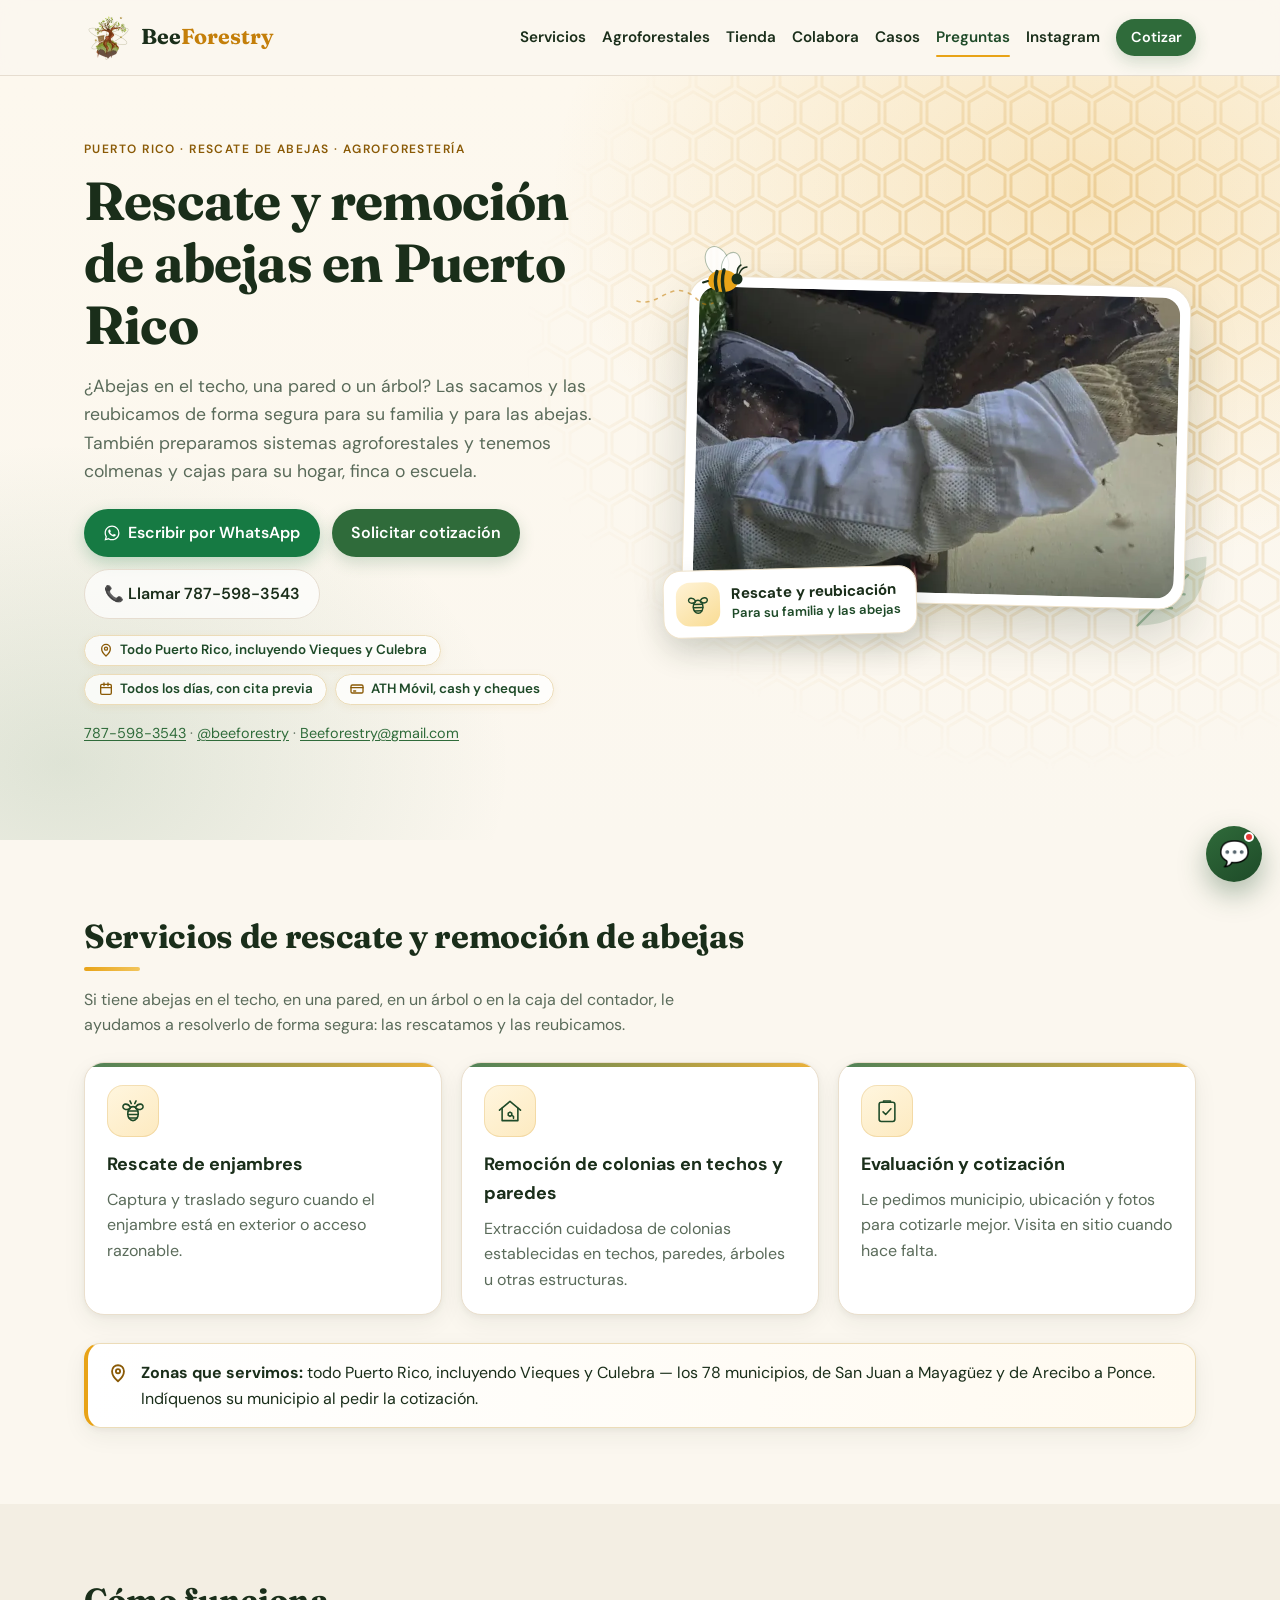
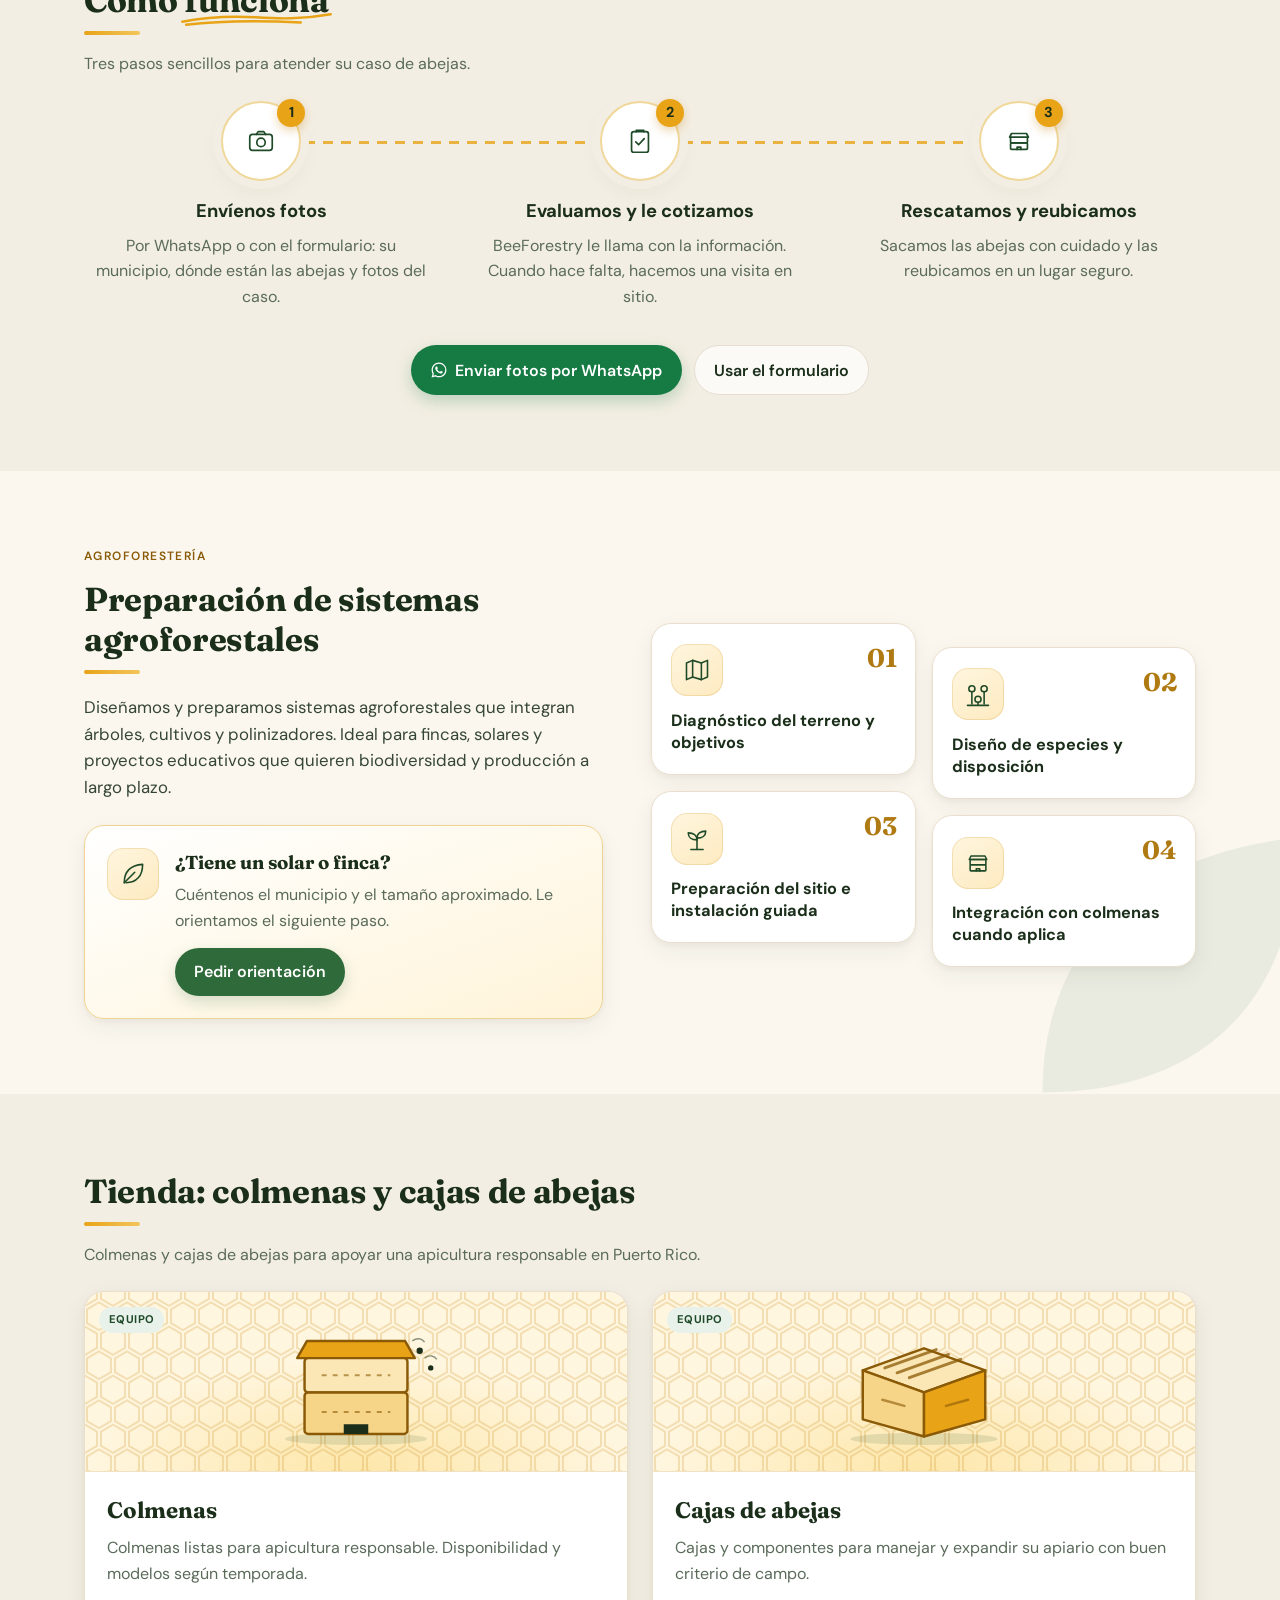
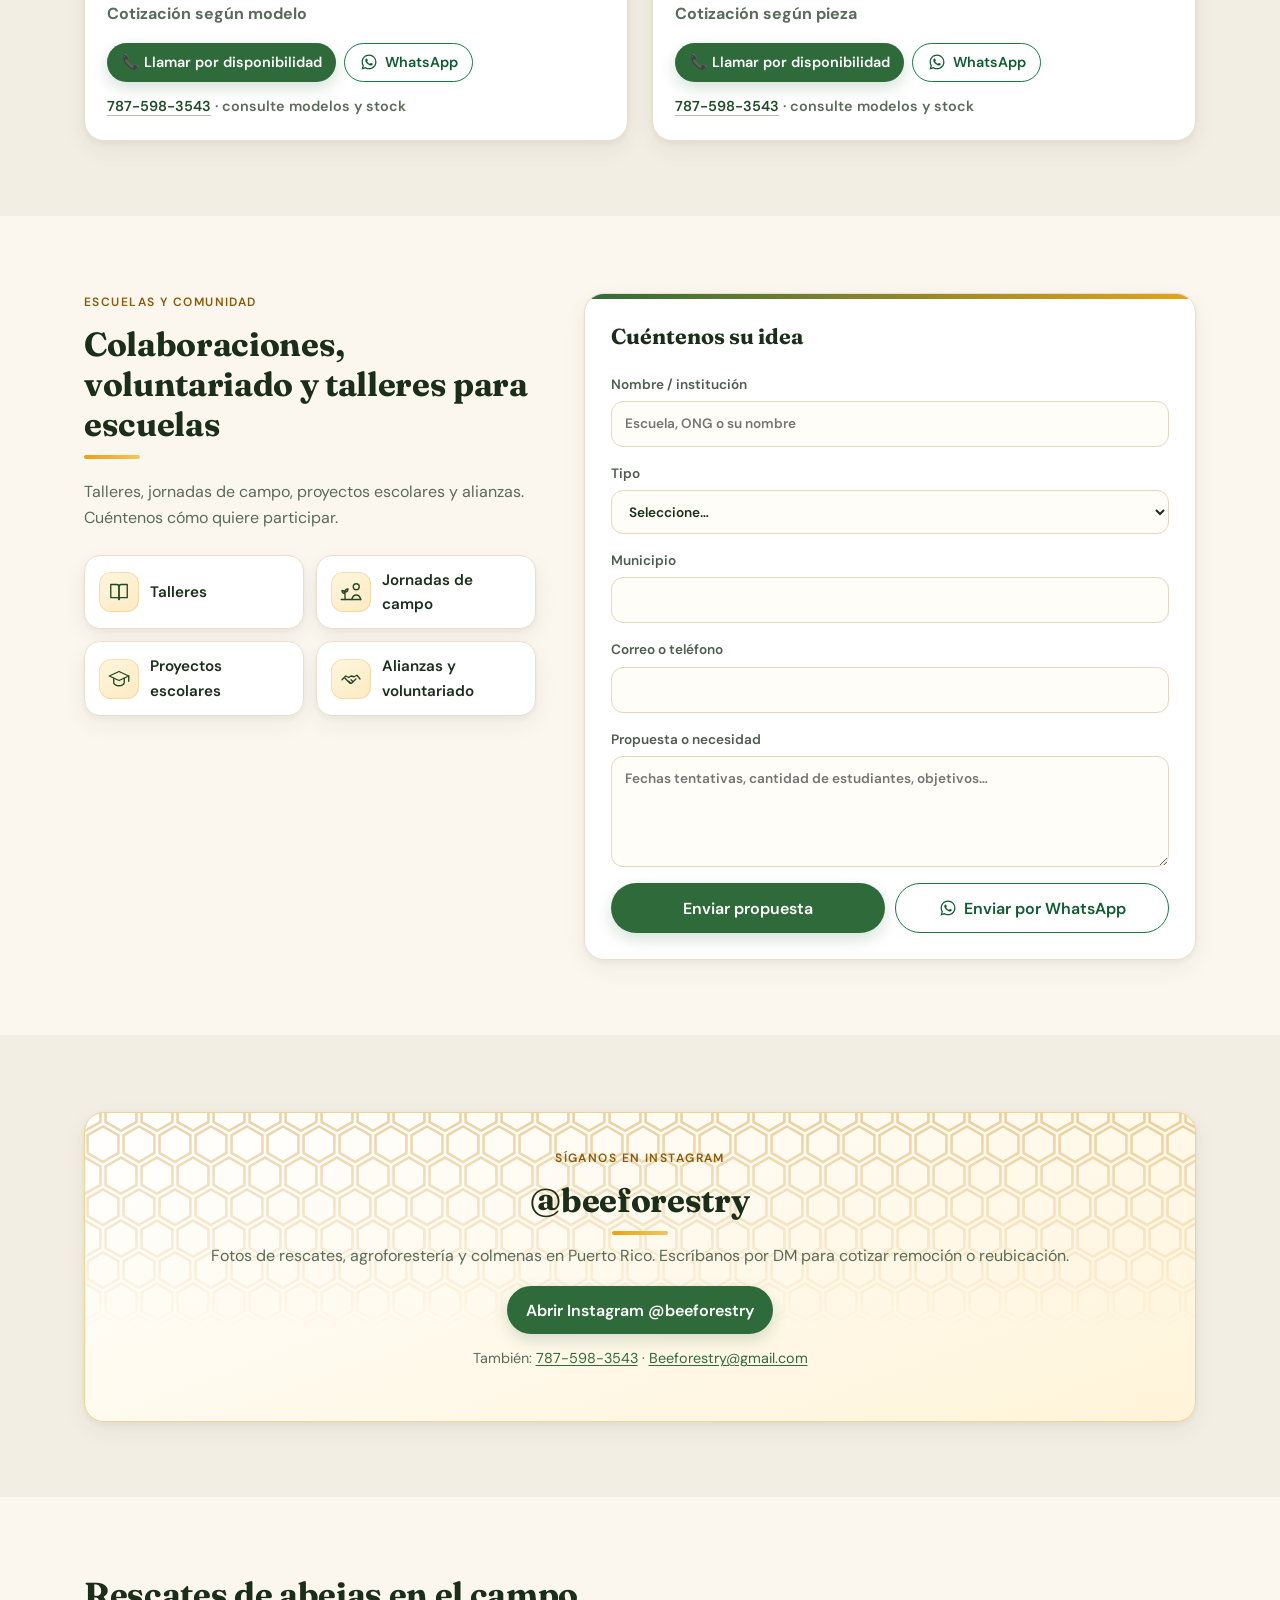
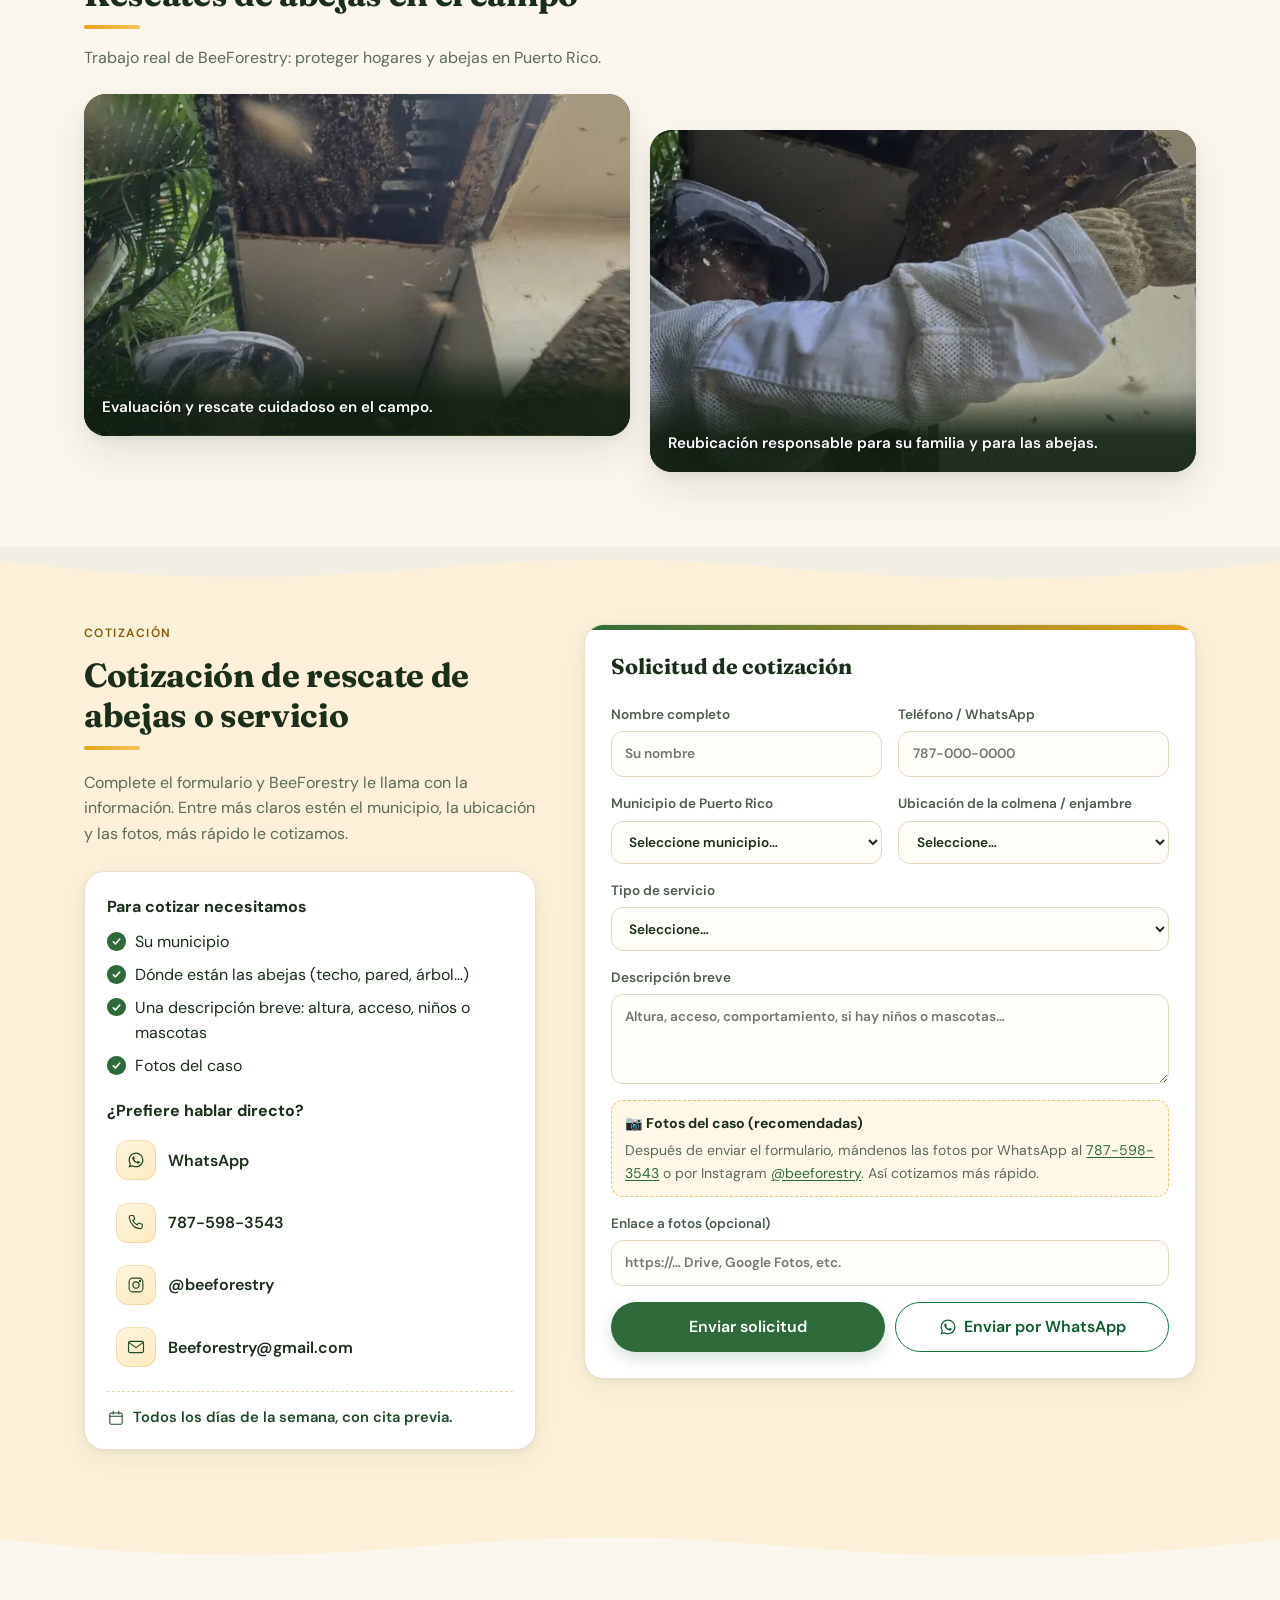
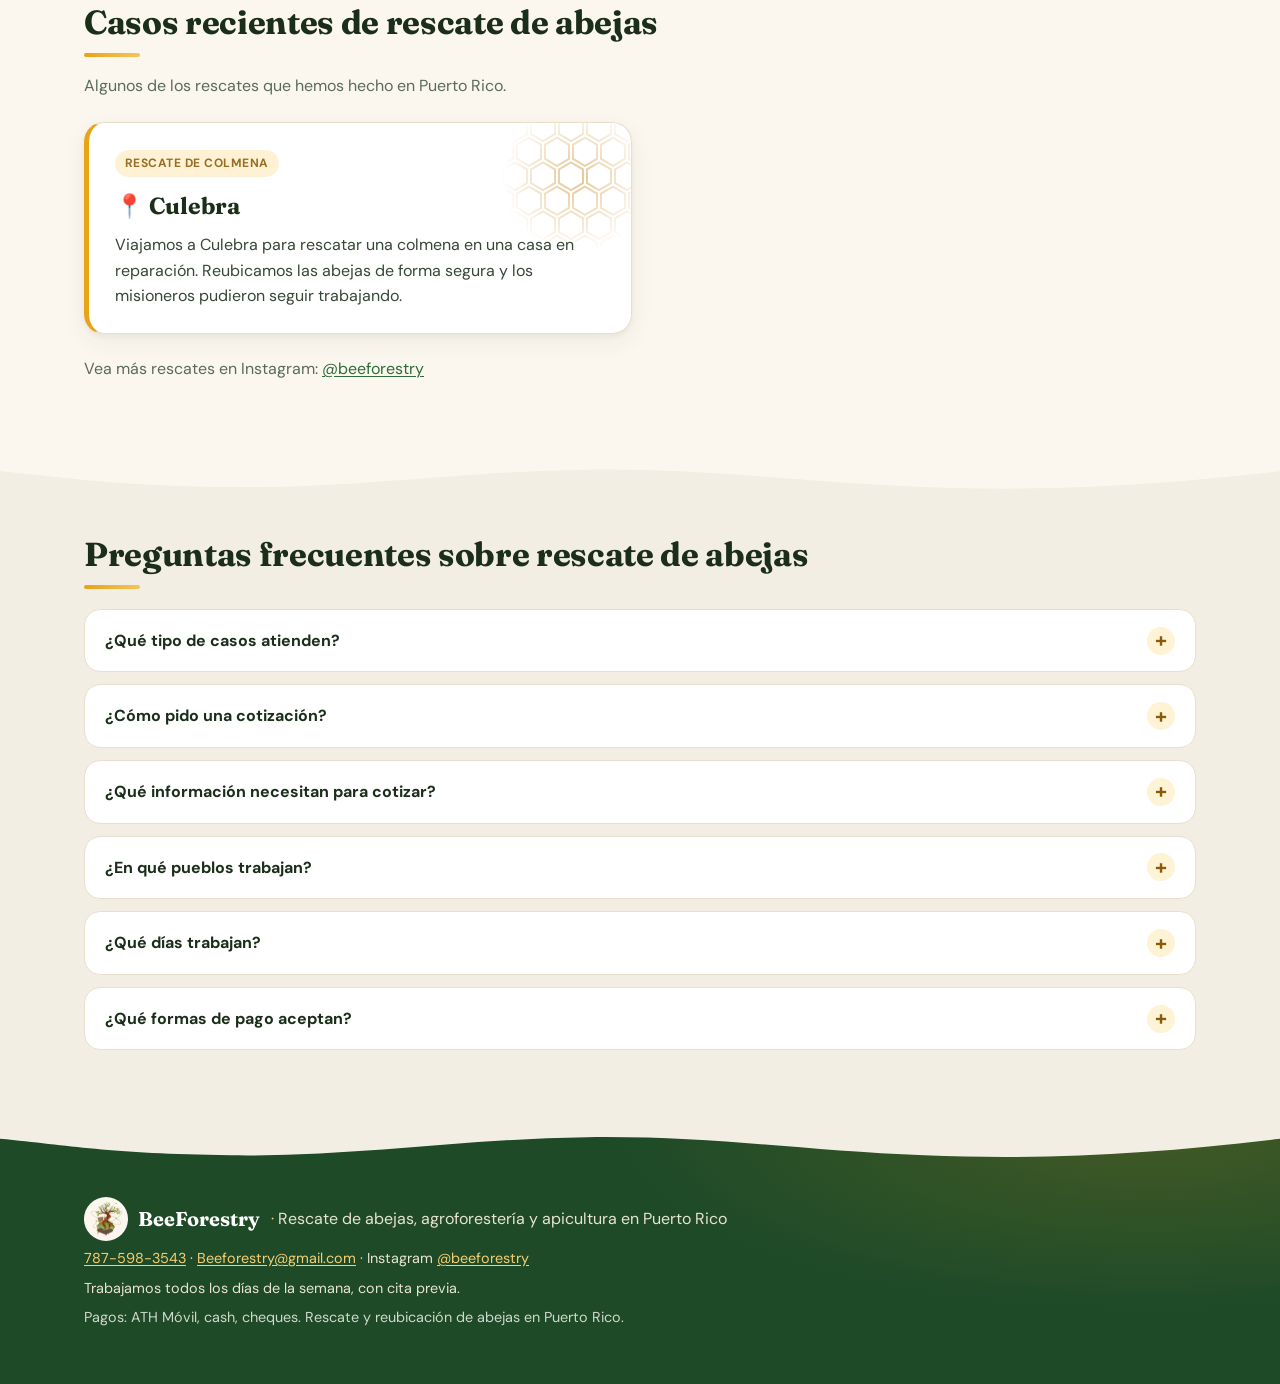
==== commit 80d1d81d: "Quita el mensaje repetido de "sin exterminio / no matamos" El contexto de apicultura ya lo deja clar" ====
--- a/index.html
+++ b/index.html
@@ -3,24 +3,24 @@
 <head>
 <meta charset="UTF-8" />
 <meta name="viewport" content="width=device-width, initial-scale=1" />
-<title>Remoción y Rescate de Abejas en Puerto Rico | BeeForestry – Sin Exterminio</title>
-<meta name="description" content="Rescate y remoción de abejas sin exterminio en todo Puerto Rico, incluyendo Vieques y Culebra. Reubicamos colonias de techos y paredes. Tel. 787-598-3543." />
+<title>Remoción y Rescate de Abejas en Puerto Rico | BeeForestry</title>
+<meta name="description" content="Rescate, remoción y reubicación de abejas en todo Puerto Rico, incluyendo Vieques y Culebra. Techos, paredes y árboles. Cotice al 787-598-3543." />
 <link rel="canonical" href="https://beeforestry.github.io/beeforestry-web/" />
 <meta name="theme-color" content="#2f6b3a" />
 
 <meta property="og:type" content="website" />
 <meta property="og:locale" content="es_PR" />
 <meta property="og:site_name" content="BeeForestry" />
-<meta property="og:title" content="Rescate y remoción de abejas en Puerto Rico — sin exterminio | BeeForestry" />
-<meta property="og:description" content="Rescate y remoción de abejas sin exterminio en todo Puerto Rico, incluyendo Vieques y Culebra. Reubicamos colonias de techos y paredes. Tel. 787-598-3543." />
+<meta property="og:title" content="Rescate y remoción de abejas en Puerto Rico | BeeForestry" />
+<meta property="og:description" content="Rescate, remoción y reubicación de abejas en todo Puerto Rico, incluyendo Vieques y Culebra. Techos, paredes y árboles. Cotice al 787-598-3543." />
 <meta property="og:url" content="https://beeforestry.github.io/beeforestry-web/" />
 <meta property="og:image" content="https://beeforestry.github.io/beeforestry-web/images/hero-rescate.jpg" />
 <meta property="og:image:width" content="1080" />
 <meta property="og:image:height" content="1350" />
 <meta property="og:image:alt" content="BeeForestry: rescate y reubicación de abejas en Puerto Rico. Llámenos al 787-598-3543" />
 <meta name="twitter:card" content="summary_large_image" />
-<meta name="twitter:title" content="Rescate y remoción de abejas en Puerto Rico — sin exterminio | BeeForestry" />
-<meta name="twitter:description" content="Rescate y remoción de abejas sin exterminio en todo Puerto Rico, incluyendo Vieques y Culebra. Reubicamos colonias de techos y paredes. Tel. 787-598-3543." />
+<meta name="twitter:title" content="Rescate y remoción de abejas en Puerto Rico | BeeForestry" />
+<meta name="twitter:description" content="Rescate, remoción y reubicación de abejas en todo Puerto Rico, incluyendo Vieques y Culebra. Techos, paredes y árboles. Cotice al 787-598-3543." />
 <meta name="twitter:image" content="https://beeforestry.github.io/beeforestry-web/images/hero-rescate.jpg" />
 
 <link rel="icon" href="favicon.ico" sizes="any" />
@@ -40,7 +40,7 @@
   "@type": "LocalBusiness",
   "@id": "https://beeforestry.github.io/beeforestry-web/#negocio",
   "name": "BeeForestry",
-  "description": "Rescate y remoción de abejas sin exterminio en Puerto Rico, preparación de sistemas agroforestales, y venta de colmenas y cajas de abejas.",
+  "description": "Rescate, remoción y reubicación de abejas en Puerto Rico, preparación de sistemas agroforestales, y venta de colmenas y cajas de abejas.",
   "url": "https://beeforestry.github.io/beeforestry-web/",
   "telephone": "+1-787-598-3543",
   "email": "Beeforestry@gmail.com",
@@ -156,14 +156,6 @@
   "mainEntity": [
     {
       "@type": "Question",
-      "name": "¿Ustedes matan o exterminan las abejas?",
-      "acceptedAnswer": {
-        "@type": "Answer",
-        "text": "No. En BeeForestry no exterminamos: rescatamos las abejas y las reubicamos, protegiendo a su familia y a las abejas."
-      }
-    },
-    {
-      "@type": "Question",
       "name": "¿Qué tipo de casos atienden?",
       "acceptedAnswer": {
         "@type": "Answer",
@@ -240,7 +232,7 @@
   <div class="wrap hero-grid">
     <div class="hero-copy">
       <p class="eyebrow">Puerto Rico · Rescate de abejas · Agroforestería</p>
-      <h1>Rescate y remoción de abejas en Puerto Rico — sin exterminio</h1>
+      <h1>Rescate y remoción de abejas en Puerto Rico</h1>
       <p class="lede">¿Abejas en el techo, una pared o un árbol? Las sacamos y las reubicamos de forma segura para su familia y para las abejas. También preparamos sistemas agroforestales y tenemos colmenas y cajas para su hogar, finca o escuela.</p>
       <div class="cta-row">
         <a class="btn btn-wa" href="https://wa.me/17875983543?text=Hola%20BeeForestry%2C%20necesito%20ayuda%20con%20unas%20abejas.%20Mi%20municipio%20es%3A%20___.%20Est%C3%A1n%20en%20%28techo%2C%20pared%2C%20%C3%A1rbol%E2%80%A6%29%3A%20___.%20Le%20puedo%20enviar%20fotos." target="_blank" rel="noopener"><svg class="wa-ico" viewBox="0 0 24 24" width="18" height="18" aria-hidden="true" focusable="false"><path fill="currentColor" d="M12.04 2C6.58 2 2.13 6.45 2.13 11.91c0 1.75.46 3.45 1.32 4.95L2.05 22l5.25-1.38a9.9 9.9 0 0 0 4.74 1.21h.01c5.46 0 9.91-4.45 9.91-9.91A9.86 9.86 0 0 0 12.04 2zm0 18.15h-.01a8.23 8.23 0 0 1-4.19-1.15l-.3-.18-3.12.82.83-3.04-.2-.31a8.2 8.2 0 0 1-1.26-4.38c0-4.54 3.7-8.23 8.25-8.23a8.2 8.2 0 0 1 8.23 8.24c0 4.54-3.7 8.23-8.23 8.23zm4.52-6.16c-.25-.12-1.47-.72-1.69-.81-.23-.08-.39-.12-.56.12-.16.25-.64.81-.78.97-.14.17-.29.19-.54.06-.25-.12-1.05-.39-1.99-1.23-.74-.66-1.23-1.47-1.38-1.72-.14-.25-.02-.38.11-.51.11-.11.25-.29.37-.43.13-.15.17-.25.25-.41.08-.17.04-.31-.02-.43-.06-.12-.56-1.34-.76-1.84-.2-.48-.41-.42-.56-.43h-.48c-.17 0-.43.06-.66.31-.22.25-.86.85-.86 2.07 0 1.22.89 2.4 1.01 2.56.12.17 1.75 2.67 4.23 3.74.59.26 1.05.41 1.41.52.59.19 1.13.16 1.56.1.48-.07 1.47-.6 1.67-1.18.21-.58.21-1.07.14-1.18-.06-.1-.22-.16-.47-.28z"/></svg>Escribir por WhatsApp</a>
@@ -248,7 +240,6 @@
         <a class="btn btn-ghost" href="tel:+17875983543">📞 Llamar 787-598-3543</a>
       </div>
       <ul class="trust" aria-label="Lo que nos distingue">
-        <li><svg viewBox="0 0 24 24" width="16" height="16" aria-hidden="true" focusable="false" fill="none" stroke="currentColor" stroke-width="2" stroke-linecap="round" stroke-linejoin="round"><path d="M12 3l7 3v5c0 4.5-3 8.3-7 10-4-1.7-7-5.5-7-10V6z"/><path d="M9 12l2 2 4-4"/></svg>Sin exterminio</li>
         <li><svg viewBox="0 0 24 24" width="16" height="16" aria-hidden="true" focusable="false" fill="none" stroke="currentColor" stroke-width="2" stroke-linecap="round" stroke-linejoin="round"><path d="M12 21s-6.5-5.6-6.5-11a6.5 6.5 0 0 1 13 0c0 5.4-6.5 11-6.5 11z"/><circle cx="12" cy="10" r="2.3"/></svg>Todo Puerto Rico, incluyendo Vieques y Culebra</li>
         <li><svg viewBox="0 0 24 24" width="16" height="16" aria-hidden="true" focusable="false" fill="none" stroke="currentColor" stroke-width="2" stroke-linecap="round" stroke-linejoin="round"><rect x="4" y="5" width="16" height="15" rx="2"/><path d="M4 10h16M9 3v4M15 3v4"/></svg>Todos los días, con cita previa</li>
         <li><svg viewBox="0 0 24 24" width="16" height="16" aria-hidden="true" focusable="false" fill="none" stroke="currentColor" stroke-width="2" stroke-linecap="round" stroke-linejoin="round"><rect x="3" y="6" width="18" height="12" rx="2"/><path d="M3 10h18M7 15h3"/></svg>ATH Móvil, cash y cheques</li>
@@ -273,7 +264,7 @@
       </figure>
       <div class="hero-badge">
         <span class="hero-badge-ico"><svg viewBox="0 0 32 32" width="26" height="26" aria-hidden="true" focusable="false" fill="none" stroke="currentColor" stroke-width="1.8" stroke-linecap="round" stroke-linejoin="round"><ellipse cx="16" cy="19" rx="6" ry="8"/><path d="M10.6 16h10.8M10.3 20h11.4M11.5 24h9"/><path d="M13 11.5c-3-5-9-4-8.5 0 .4 3 4.6 3.7 8.3 1.6M19 11.5c3-5 9-4 8.5 0-.4 3-4.6 3.7-8.3 1.6"/></svg></span>
-        <span><strong>Rescatamos y reubicamos</strong><small>No exterminamos</small></span>
+        <span><strong>Rescate y reubicación</strong><small>Para su familia y las abejas</small></span>
       </div>
       <svg class="hero-leaf" viewBox="0 0 80 80" width="80" height="80" aria-hidden="true" focusable="false">
         <path d="M10 70C10 36 32 14 70 10c0 38-22 60-60 60z" fill="#2f6b3a" fill-opacity=".16"/>
@@ -286,7 +277,7 @@
 <section id="servicios" class="section">
   <div class="wrap">
     <h2 class="section-title">Servicios de rescate y remoción de abejas</h2>
-    <p class="muted section-intro">Si tiene abejas en el techo, en una pared, en un árbol o en la caja del contador, le ayudamos a resolverlo de forma segura. No exterminamos: rescatamos y reubicamos las abejas.</p>
+    <p class="muted section-intro">Si tiene abejas en el techo, en una pared, en un árbol o en la caja del contador, le ayudamos a resolverlo de forma segura: las rescatamos y las reubicamos.</p>
     <div class="cards3">
       <article class="card svc" data-reveal>
         <span class="svc-ico"><svg class="ico" viewBox="0 0 32 32" width="28" height="28" aria-hidden="true" focusable="false" fill="none" stroke="currentColor" stroke-width="1.8" stroke-linecap="round" stroke-linejoin="round"><ellipse cx="16" cy="19" rx="6" ry="8"/><path d="M10.6 16h10.8M10.3 20h11.4M11.5 24h9"/><path d="M13 11.5c-3-5-9-4-8.5 0 .4 3 4.6 3.7 8.3 1.6M19 11.5c3-5 9-4 8.5 0-.4 3-4.6 3.7-8.3 1.6"/><path d="M14 7.5l-1.5-3M18 7.5l1.5-3"/></svg></span>
@@ -311,7 +302,7 @@
 <section id="como-funciona" class="section section-alt">
   <div class="wrap">
     <h2 class="section-title">Cómo <span class="scribble">funciona</span></h2>
-    <p class="muted section-intro">Tres pasos sencillos para resolver su problema con abejas, sin exterminio.</p>
+    <p class="muted section-intro">Tres pasos sencillos para atender su caso de abejas.</p>
     <ol class="steps">
       <li class="step" data-reveal>
         <span class="step-ico"><svg viewBox="0 0 32 32" width="30" height="30" aria-hidden="true" focusable="false" fill="none" stroke="currentColor" stroke-width="1.8" stroke-linecap="round" stroke-linejoin="round"><rect x="4" y="9" width="24" height="17" rx="3"/><path d="M11 9l2-3h6l2 3"/><circle cx="16" cy="17.5" r="4.5"/></svg><span class="step-num" aria-hidden="true">1</span></span>
@@ -326,7 +317,7 @@
       <li class="step" data-reveal>
         <span class="step-ico"><svg viewBox="0 0 32 32" width="30" height="30" aria-hidden="true" focusable="false" fill="none" stroke="currentColor" stroke-width="1.8" stroke-linecap="round" stroke-linejoin="round"><path d="M8 8h16l2 4H6z"/><rect x="7" y="12" width="18" height="6" rx="1"/><rect x="7" y="18" width="18" height="7" rx="1"/><path d="M14 25v-2.5h4V25"/></svg><span class="step-num" aria-hidden="true">3</span></span>
         <h3>Rescatamos y reubicamos</h3>
-        <p>Sacamos las abejas con cuidado y las reubicamos de forma segura. No exterminamos.</p>
+        <p>Sacamos las abejas con cuidado y las reubicamos en un lugar seguro.</p>
       </li>
     </ol>
     <div class="steps-cta" data-reveal>
@@ -495,7 +486,7 @@
     <div class="gallery" data-reveal>
       <figure>
         <img src="images/colmena-alero-foto-1040.webp" srcset="images/colmena-alero-foto-640.webp 640w, images/colmena-alero-foto-1040.webp 1040w" sizes="(max-width: 800px) 92vw, 580px" alt="Colonia de abejas en el alero de una casa, atendida por BeeForestry" width="1040" height="650" loading="lazy" decoding="async" />
-        <figcaption>Evaluación y rescate cuidadoso — sin exterminio.</figcaption>
+        <figcaption>Evaluación y rescate cuidadoso en el campo.</figcaption>
       </figure>
       <figure>
         <img src="images/accion-rescate-foto-1080.webp" srcset="images/accion-rescate-foto-640.webp 640w, images/accion-rescate-foto-1080.webp 1080w" sizes="(max-width: 800px) 92vw, 580px" alt="Equipo BeeForestry en acción durante un rescate de abejas" width="1080" height="675" loading="lazy" decoding="async" />
@@ -682,10 +673,6 @@
     <h2 class="section-title">Preguntas frecuentes sobre rescate de abejas</h2>
     <div class="faq" data-reveal>
       <details class="card faq-item">
-        <summary>¿Ustedes matan o exterminan las abejas?</summary>
-        <p>No. En BeeForestry no exterminamos: rescatamos las abejas y las reubicamos, protegiendo a su familia y a las abejas.</p>
-      </details>
-      <details class="card faq-item">
         <summary>¿Qué tipo de casos atienden?</summary>
         <p>Enjambres en exterior o con acceso razonable, y colonias ya establecidas en techos, paredes, árboles, cajas eléctricas u otras estructuras.</p>
       </details>
@@ -719,7 +706,7 @@
     <p class="footer-brand"><img src="images/logo-96.webp" alt="Logo oficial BeeForestry" width="36" height="36" loading="lazy" /><strong>BeeForestry</strong><span class="footer-tag">Rescate de abejas, agroforestería y apicultura en Puerto Rico</span></p>
     <p><a href="tel:+17875983543">787-598-3543</a> · <a href="mailto:Beeforestry@gmail.com">Beeforestry@gmail.com</a> · Instagram <a href="https://instagram.com/beeforestry" target="_blank" rel="noopener">@beeforestry</a></p>
     <p>Trabajamos todos los días de la semana, con cita previa.</p>
-    <p class="fine">Pagos: ATH Móvil, cash, cheques. Rescatamos y reubicamos; no exterminamos.</p>
+    <p class="fine">Pagos: ATH Móvil, cash, cheques. Rescate y reubicación de abejas en Puerto Rico.</p>
   </div>
 </footer>
 
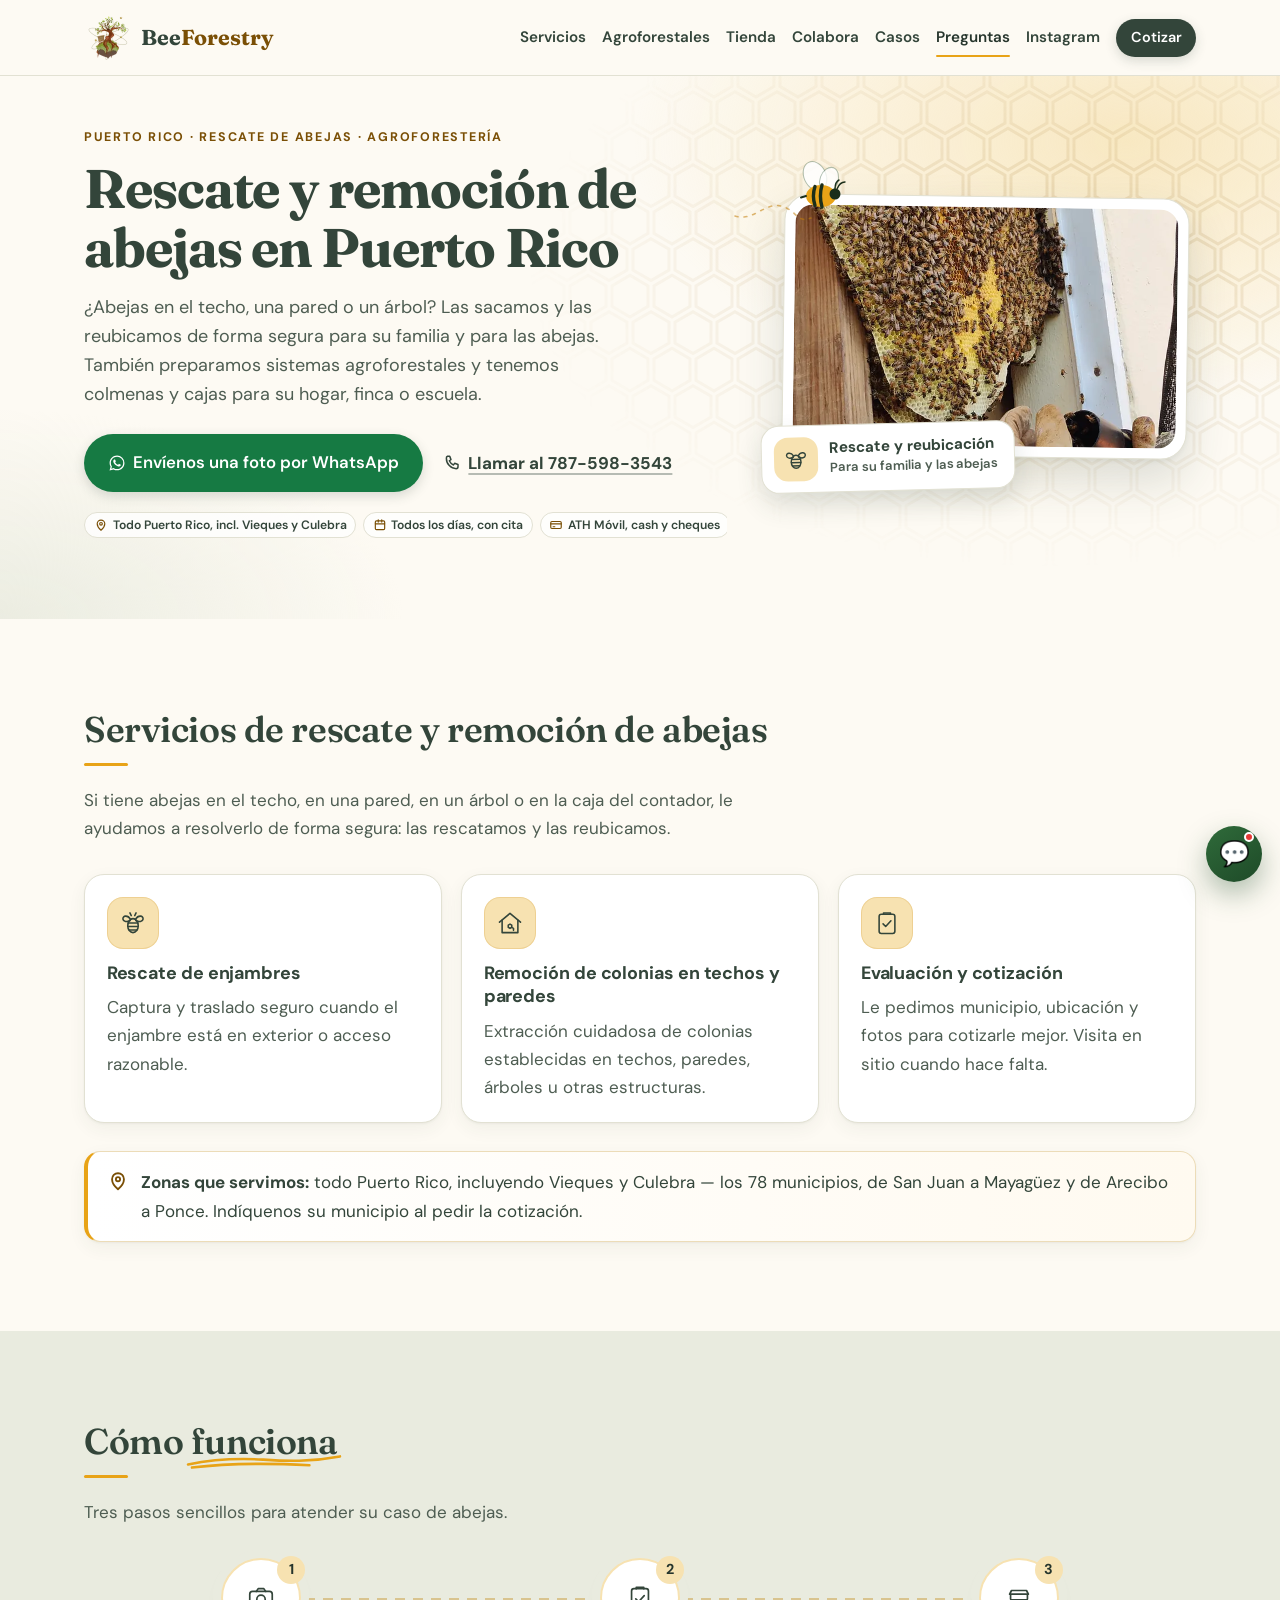
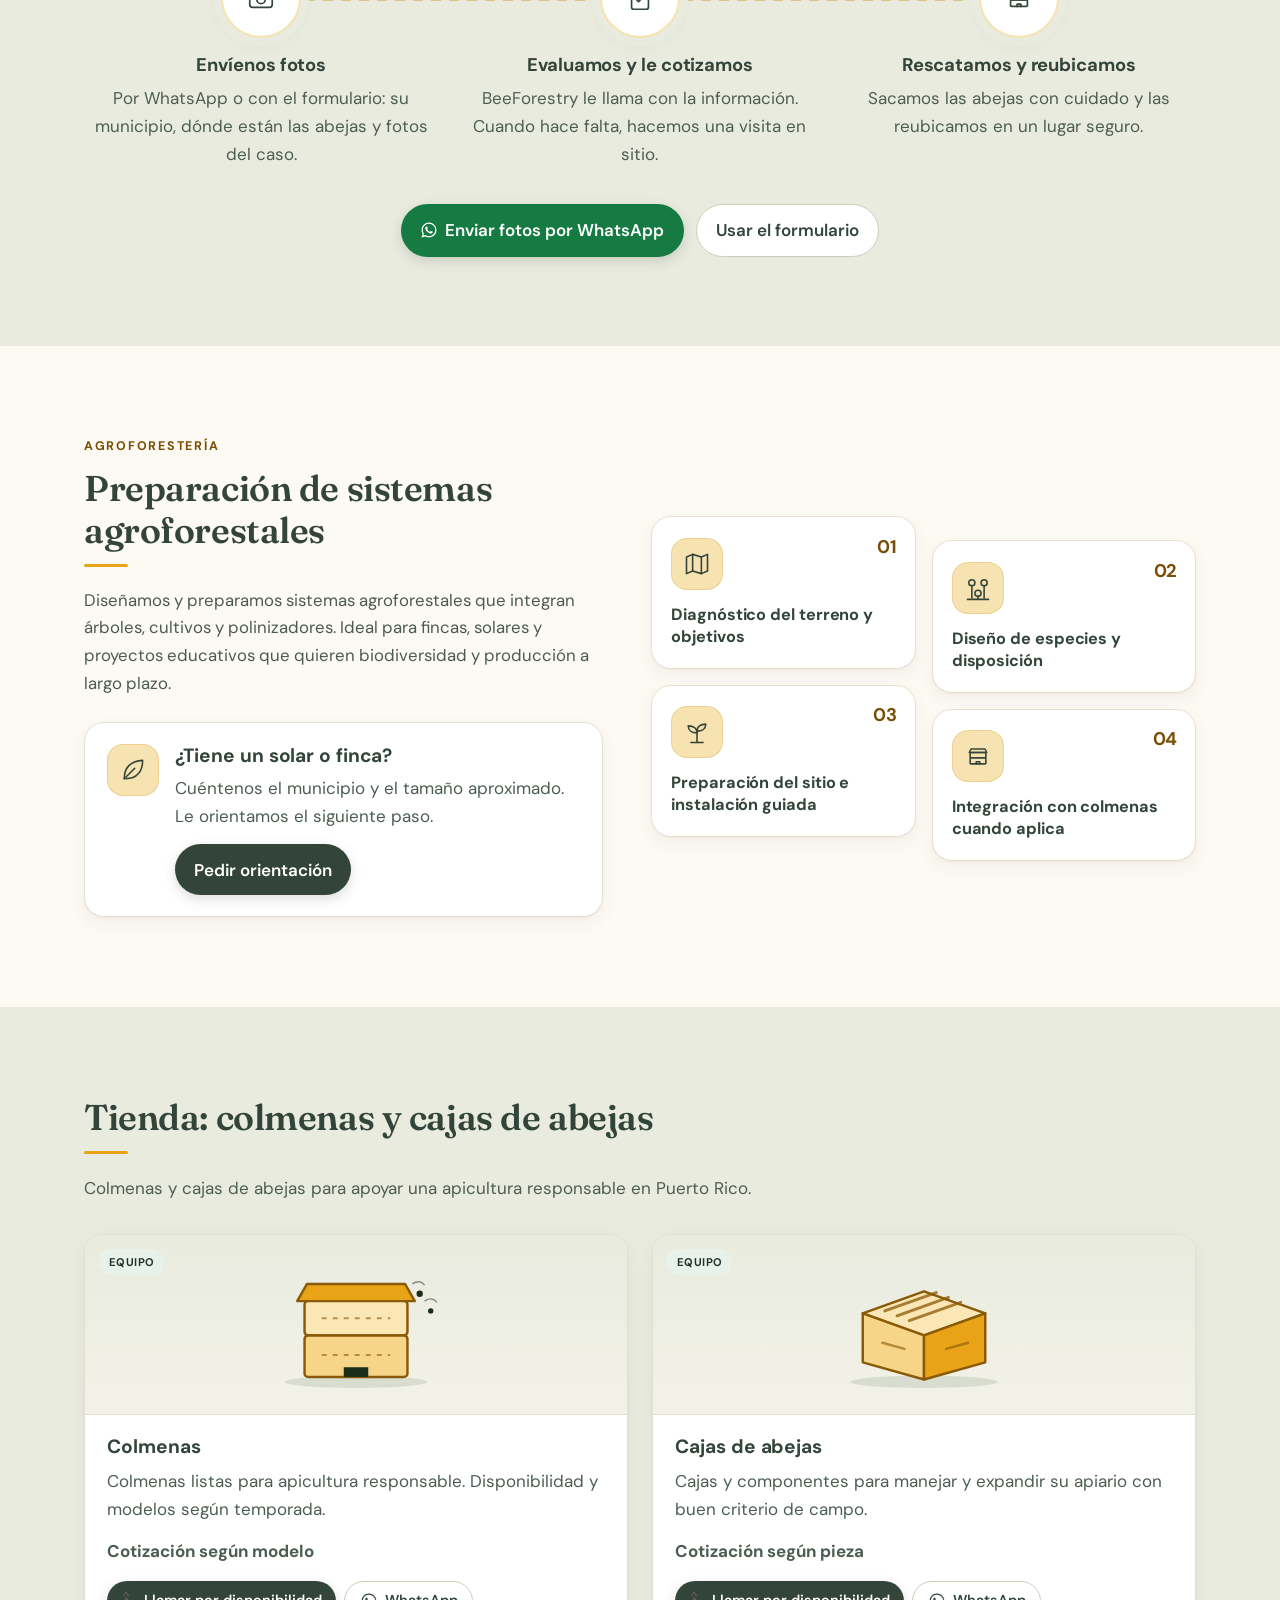
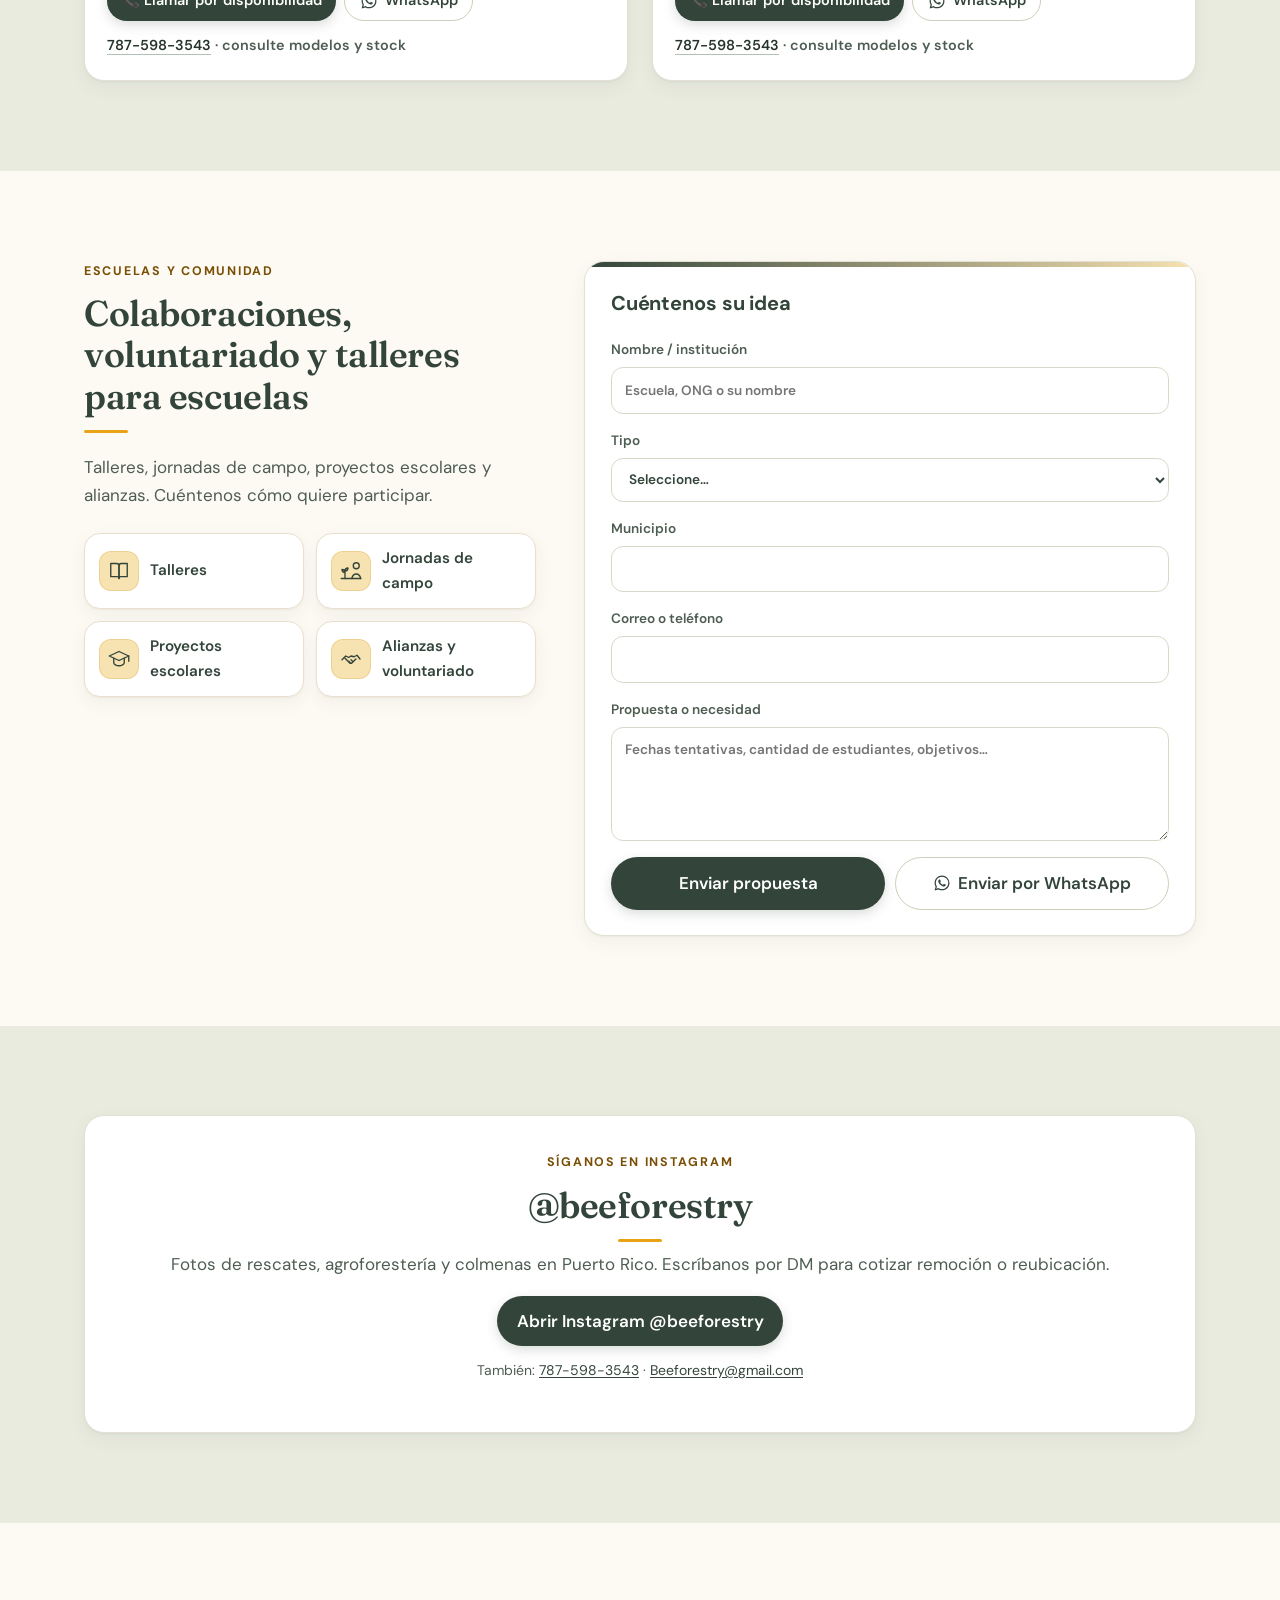
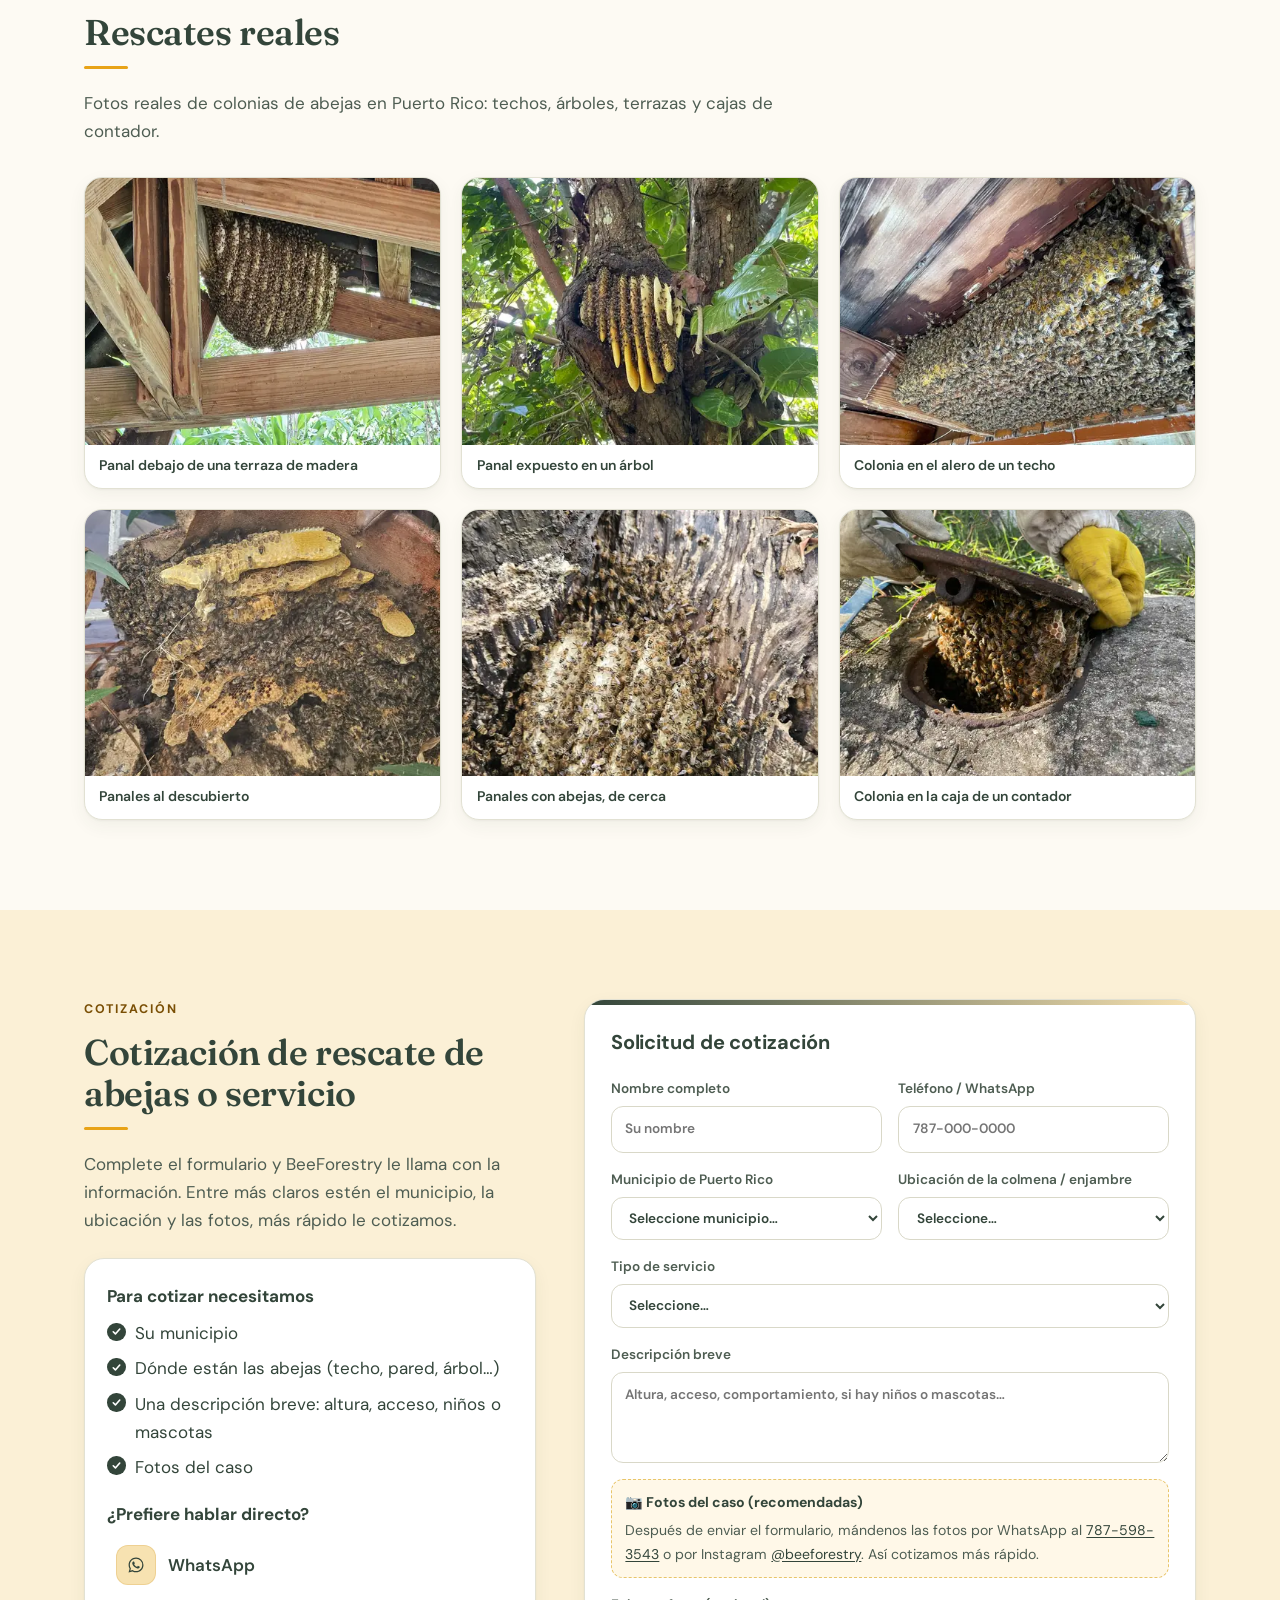
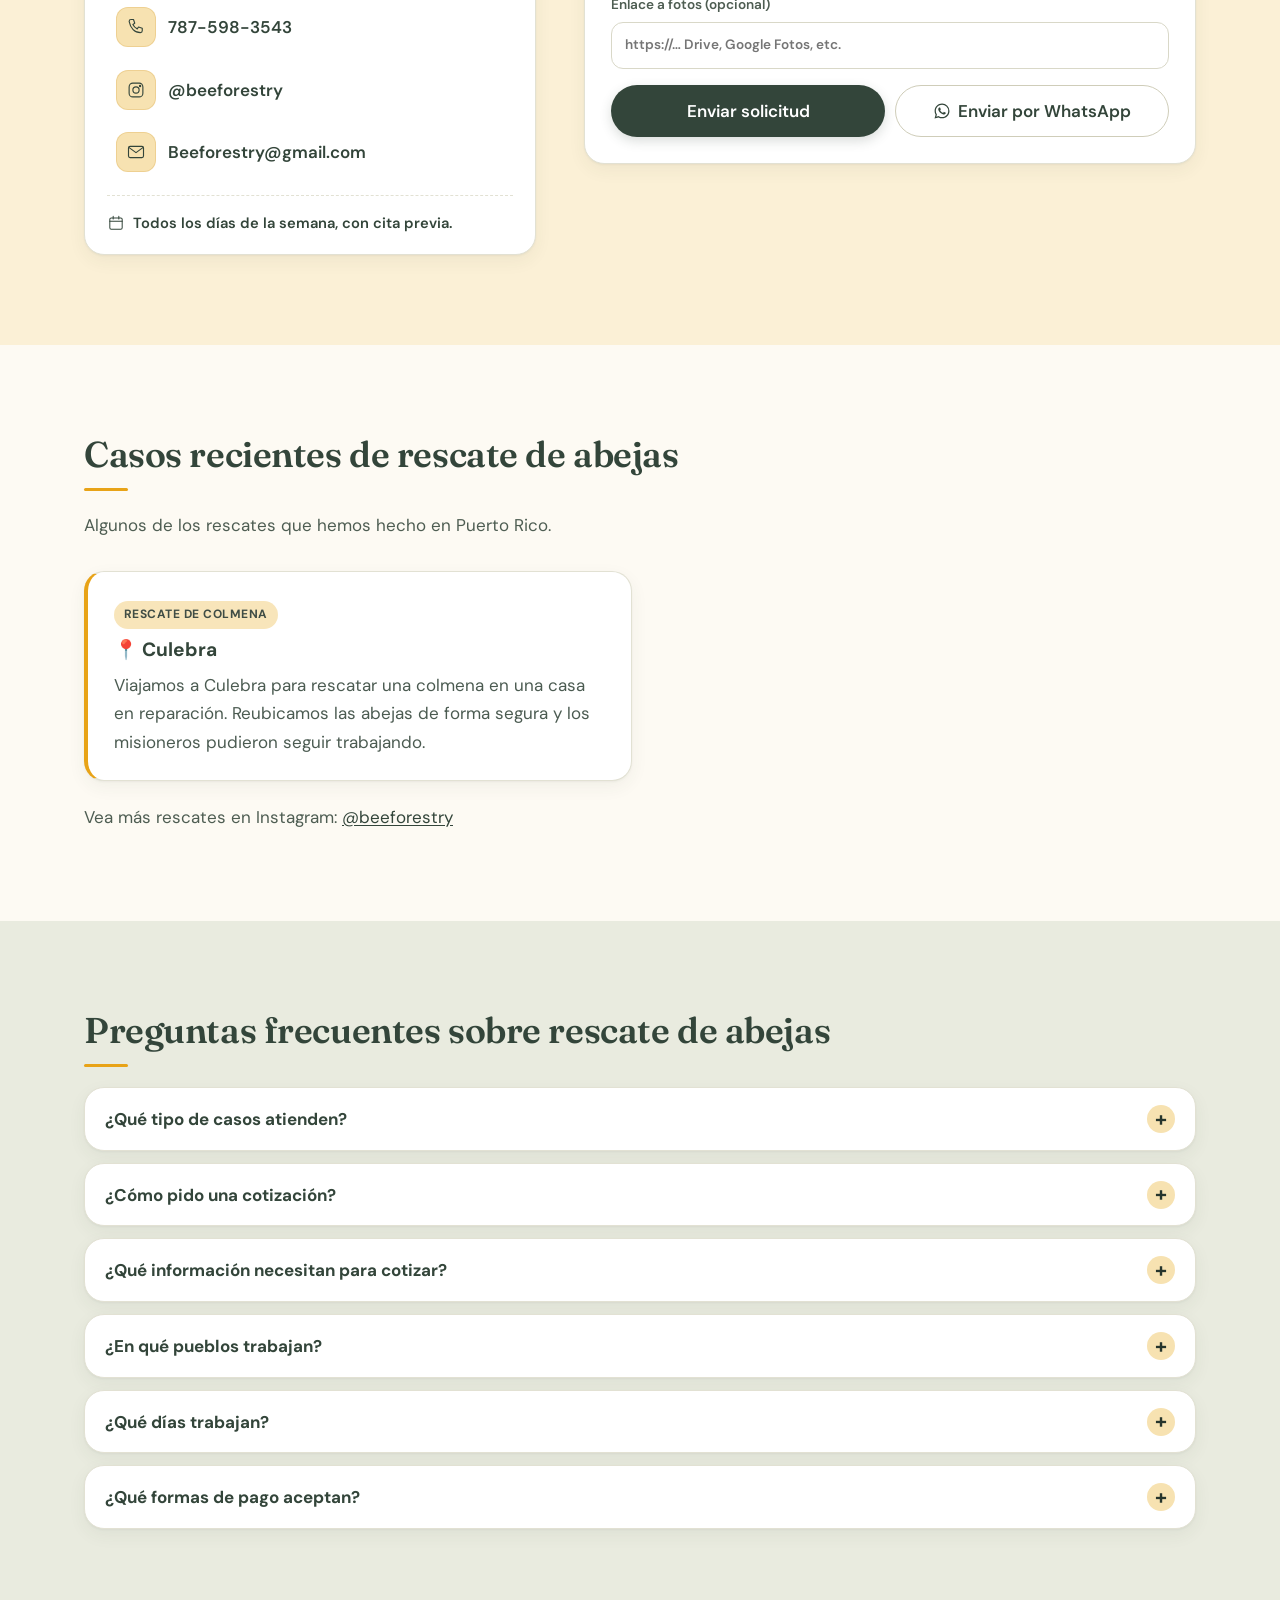
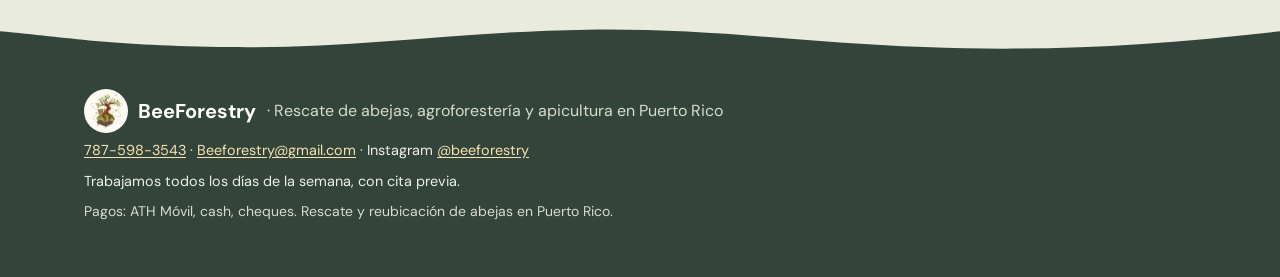
==== commit da8c7d68: "Vista previa: paleta pastel, hero con foto real y galería "Rescates reales" - Hero: foto real (panal" ====
--- a/index.html
+++ b/index.html
@@ -6,7 +6,7 @@
 <title>Remoción y Rescate de Abejas en Puerto Rico | BeeForestry</title>
 <meta name="description" content="Rescate, remoción y reubicación de abejas en todo Puerto Rico, incluyendo Vieques y Culebra. Techos, paredes y árboles. Cotice al 787-598-3543." />
 <link rel="canonical" href="https://beeforestry.github.io/beeforestry-web/" />
-<meta name="theme-color" content="#2f6b3a" />
+<meta name="theme-color" content="#FDFAF3" />
 
 <meta property="og:type" content="website" />
 <meta property="og:locale" content="es_PR" />
@@ -29,10 +29,10 @@
 
 <link rel="preconnect" href="https://fonts.googleapis.com" />
 <link rel="preconnect" href="https://fonts.gstatic.com" crossorigin />
-<link rel="preload" as="style" href="https://fonts.googleapis.com/css2?family=DM+Sans:opsz,wght@9..40,400;9..40,600;9..40,700&amp;family=Fraunces:opsz,wght@9..144,700&amp;display=swap" />
-<link rel="stylesheet" href="https://fonts.googleapis.com/css2?family=DM+Sans:opsz,wght@9..40,400;9..40,600;9..40,700&amp;family=Fraunces:opsz,wght@9..144,700&amp;display=swap" media="print" onload="this.media='all'" />
-<noscript><link rel="stylesheet" href="https://fonts.googleapis.com/css2?family=DM+Sans:opsz,wght@9..40,400;9..40,600;9..40,700&amp;family=Fraunces:opsz,wght@9..144,700&amp;display=swap" /></noscript>
-<link rel="stylesheet" href="styles.v9.css" />
+<link rel="preload" as="style" href="https://fonts.googleapis.com/css2?family=DM+Sans:opsz,wght@9..40,400;9..40,600;9..40,700&amp;family=Fraunces:opsz,wght@9..144,600;9..144,700&amp;display=swap" />
+<link rel="stylesheet" href="https://fonts.googleapis.com/css2?family=DM+Sans:opsz,wght@9..40,400;9..40,600;9..40,700&amp;family=Fraunces:opsz,wght@9..144,600;9..144,700&amp;display=swap" media="print" onload="this.media='all'" />
+<noscript><link rel="stylesheet" href="https://fonts.googleapis.com/css2?family=DM+Sans:opsz,wght@9..40,400;9..40,600;9..40,700&amp;family=Fraunces:opsz,wght@9..144,600;9..144,700&amp;display=swap" /></noscript>
+<link rel="stylesheet" href="styles.v10.css" />
 
 <script type="application/ld+json">
 {
@@ -235,16 +235,14 @@
       <h1>Rescate y remoción de abejas en Puerto Rico</h1>
       <p class="lede">¿Abejas en el techo, una pared o un árbol? Las sacamos y las reubicamos de forma segura para su familia y para las abejas. También preparamos sistemas agroforestales y tenemos colmenas y cajas para su hogar, finca o escuela.</p>
       <div class="cta-row">
-        <a class="btn btn-wa" href="https://wa.me/17875983543?text=Hola%20BeeForestry%2C%20necesito%20ayuda%20con%20unas%20abejas.%20Mi%20municipio%20es%3A%20___.%20Est%C3%A1n%20en%20%28techo%2C%20pared%2C%20%C3%A1rbol%E2%80%A6%29%3A%20___.%20Le%20puedo%20enviar%20fotos." target="_blank" rel="noopener"><svg class="wa-ico" viewBox="0 0 24 24" width="18" height="18" aria-hidden="true" focusable="false"><path fill="currentColor" d="M12.04 2C6.58 2 2.13 6.45 2.13 11.91c0 1.75.46 3.45 1.32 4.95L2.05 22l5.25-1.38a9.9 9.9 0 0 0 4.74 1.21h.01c5.46 0 9.91-4.45 9.91-9.91A9.86 9.86 0 0 0 12.04 2zm0 18.15h-.01a8.23 8.23 0 0 1-4.19-1.15l-.3-.18-3.12.82.83-3.04-.2-.31a8.2 8.2 0 0 1-1.26-4.38c0-4.54 3.7-8.23 8.25-8.23a8.2 8.2 0 0 1 8.23 8.24c0 4.54-3.7 8.23-8.23 8.23zm4.52-6.16c-.25-.12-1.47-.72-1.69-.81-.23-.08-.39-.12-.56.12-.16.25-.64.81-.78.97-.14.17-.29.19-.54.06-.25-.12-1.05-.39-1.99-1.23-.74-.66-1.23-1.47-1.38-1.72-.14-.25-.02-.38.11-.51.11-.11.25-.29.37-.43.13-.15.17-.25.25-.41.08-.17.04-.31-.02-.43-.06-.12-.56-1.34-.76-1.84-.2-.48-.41-.42-.56-.43h-.48c-.17 0-.43.06-.66.31-.22.25-.86.85-.86 2.07 0 1.22.89 2.4 1.01 2.56.12.17 1.75 2.67 4.23 3.74.59.26 1.05.41 1.41.52.59.19 1.13.16 1.56.1.48-.07 1.47-.6 1.67-1.18.21-.58.21-1.07.14-1.18-.06-.1-.22-.16-.47-.28z"/></svg>Escribir por WhatsApp</a>
-        <a class="btn" href="#contacto">Solicitar cotización</a>
-        <a class="btn btn-ghost" href="tel:+17875983543">📞 Llamar 787-598-3543</a>
+        <a class="btn btn-wa btn-lg" href="https://wa.me/17875983543?text=Hola%20BeeForestry%2C%20necesito%20ayuda%20con%20unas%20abejas.%20Mi%20municipio%20es%3A%20___.%20Est%C3%A1n%20en%20%28techo%2C%20pared%2C%20%C3%A1rbol%E2%80%A6%29%3A%20___.%20Le%20puedo%20enviar%20fotos." target="_blank" rel="noopener"><svg class="wa-ico" viewBox="0 0 24 24" width="18" height="18" aria-hidden="true" focusable="false"><path fill="currentColor" d="M12.04 2C6.58 2 2.13 6.45 2.13 11.91c0 1.75.46 3.45 1.32 4.95L2.05 22l5.25-1.38a9.9 9.9 0 0 0 4.74 1.21h.01c5.46 0 9.91-4.45 9.91-9.91A9.86 9.86 0 0 0 12.04 2zm0 18.15h-.01a8.23 8.23 0 0 1-4.19-1.15l-.3-.18-3.12.82.83-3.04-.2-.31a8.2 8.2 0 0 1-1.26-4.38c0-4.54 3.7-8.23 8.25-8.23a8.2 8.2 0 0 1 8.23 8.24c0 4.54-3.7 8.23-8.23 8.23zm4.52-6.16c-.25-.12-1.47-.72-1.69-.81-.23-.08-.39-.12-.56.12-.16.25-.64.81-.78.97-.14.17-.29.19-.54.06-.25-.12-1.05-.39-1.99-1.23-.74-.66-1.23-1.47-1.38-1.72-.14-.25-.02-.38.11-.51.11-.11.25-.29.37-.43.13-.15.17-.25.25-.41.08-.17.04-.31-.02-.43-.06-.12-.56-1.34-.76-1.84-.2-.48-.41-.42-.56-.43h-.48c-.17 0-.43.06-.66.31-.22.25-.86.85-.86 2.07 0 1.22.89 2.4 1.01 2.56.12.17 1.75 2.67 4.23 3.74.59.26 1.05.41 1.41.52.59.19 1.13.16 1.56.1.48-.07 1.47-.6 1.67-1.18.21-.58.21-1.07.14-1.18-.06-.1-.22-.16-.47-.28z"/></svg>Envíenos una foto por WhatsApp</a>
+        <a class="hero-call" href="tel:+17875983543"><svg viewBox="0 0 24 24" width="18" height="18" aria-hidden="true" focusable="false" fill="none" stroke="currentColor" stroke-width="2" stroke-linecap="round" stroke-linejoin="round"><path d="M6 3h3l1.6 4.5-2.2 1.5a11 11 0 0 0 5.6 5.6l1.5-2.2L20 14v3a2.5 2.5 0 0 1-2.5 2.5C10.6 19.5 4.5 13.4 4.5 5.5A2.5 2.5 0 0 1 6 3z"/></svg>Llamar al 787-598-3543</a>
       </div>
-      <ul class="trust" aria-label="Lo que nos distingue">
-        <li><svg viewBox="0 0 24 24" width="16" height="16" aria-hidden="true" focusable="false" fill="none" stroke="currentColor" stroke-width="2" stroke-linecap="round" stroke-linejoin="round"><path d="M12 21s-6.5-5.6-6.5-11a6.5 6.5 0 0 1 13 0c0 5.4-6.5 11-6.5 11z"/><circle cx="12" cy="10" r="2.3"/></svg>Todo Puerto Rico, incluyendo Vieques y Culebra</li>
-        <li><svg viewBox="0 0 24 24" width="16" height="16" aria-hidden="true" focusable="false" fill="none" stroke="currentColor" stroke-width="2" stroke-linecap="round" stroke-linejoin="round"><rect x="4" y="5" width="16" height="15" rx="2"/><path d="M4 10h16M9 3v4M15 3v4"/></svg>Todos los días, con cita previa</li>
+      <ul class="trust trust-row" aria-label="Lo que nos distingue">
+        <li><svg viewBox="0 0 24 24" width="16" height="16" aria-hidden="true" focusable="false" fill="none" stroke="currentColor" stroke-width="2" stroke-linecap="round" stroke-linejoin="round"><path d="M12 21s-6.5-5.6-6.5-11a6.5 6.5 0 0 1 13 0c0 5.4-6.5 11-6.5 11z"/><circle cx="12" cy="10" r="2.3"/></svg>Todo Puerto Rico, incl. Vieques y Culebra</li>
+        <li><svg viewBox="0 0 24 24" width="16" height="16" aria-hidden="true" focusable="false" fill="none" stroke="currentColor" stroke-width="2" stroke-linecap="round" stroke-linejoin="round"><rect x="4" y="5" width="16" height="15" rx="2"/><path d="M4 10h16M9 3v4M15 3v4"/></svg>Todos los días, con cita</li>
         <li><svg viewBox="0 0 24 24" width="16" height="16" aria-hidden="true" focusable="false" fill="none" stroke="currentColor" stroke-width="2" stroke-linecap="round" stroke-linejoin="round"><rect x="3" y="6" width="18" height="12" rx="2"/><path d="M3 10h18M7 15h3"/></svg>ATH Móvil, cash y cheques</li>
       </ul>
-      <p class="fine"><a href="tel:+17875983543">787-598-3543</a> · <a href="https://instagram.com/beeforestry" target="_blank" rel="noopener">@beeforestry</a> · <a href="mailto:Beeforestry@gmail.com">Beeforestry@gmail.com</a></p>
     </div>
     <div class="hero-art">
       <svg class="hero-bee" viewBox="0 0 120 90" width="120" height="90" aria-hidden="true" focusable="false">
@@ -260,7 +258,7 @@
         </g>
       </svg>
       <figure class="hero-visual">
-        <img src="images/accion-rescate-foto-1080.webp" srcset="images/accion-rescate-foto-640.webp 640w, images/accion-rescate-foto-1080.webp 1080w" sizes="(max-width: 800px) 92vw, 560px" alt="Integrante de BeeForestry con traje protector sacando un panal durante un rescate de abejas" width="1080" height="675" loading="eager" fetchpriority="high" />
+        <img src="images/hero-panal-pared-1080.webp" srcset="images/hero-panal-pared-640.webp 640w, images/hero-panal-pared-1080.webp 1080w" sizes="(max-width: 800px) 92vw, 560px" alt="Panal grande cubierto de abejas dentro de una pared abierta, junto a manos con guantes de apicultor" width="1080" height="675" loading="eager" fetchpriority="high" decoding="async" />
       </figure>
       <div class="hero-badge">
         <span class="hero-badge-ico"><svg viewBox="0 0 32 32" width="26" height="26" aria-hidden="true" focusable="false" fill="none" stroke="currentColor" stroke-width="1.8" stroke-linecap="round" stroke-linejoin="round"><ellipse cx="16" cy="19" rx="6" ry="8"/><path d="M10.6 16h10.8M10.3 20h11.4M11.5 24h9"/><path d="M13 11.5c-3-5-9-4-8.5 0 .4 3 4.6 3.7 8.3 1.6M19 11.5c3-5 9-4 8.5 0-.4 3-4.6 3.7-8.3 1.6"/></svg></span>
@@ -481,16 +479,32 @@
 
 <section id="galeria" class="section">
   <div class="wrap">
-    <h2 class="section-title">Rescates de abejas en el campo</h2>
-    <p class="muted section-intro">Trabajo real de BeeForestry: proteger hogares y abejas en Puerto Rico.</p>
-    <div class="gallery" data-reveal>
+    <h2 class="section-title">Rescates reales</h2>
+    <p class="muted section-intro">Fotos reales de colonias de abejas en Puerto Rico: techos, árboles, terrazas y cajas de contador.</p>
+    <div class="gallery gallery-6" data-reveal>
       <figure>
-        <img src="images/colmena-alero-foto-1040.webp" srcset="images/colmena-alero-foto-640.webp 640w, images/colmena-alero-foto-1040.webp 1040w" sizes="(max-width: 800px) 92vw, 580px" alt="Colonia de abejas en el alero de una casa, atendida por BeeForestry" width="1040" height="650" loading="lazy" decoding="async" />
-        <figcaption>Evaluación y rescate cuidadoso en el campo.</figcaption>
+        <img src="images/rescate-terraza-800.webp" srcset="images/rescate-terraza-480.webp 480w, images/rescate-terraza-800.webp 800w" sizes="(max-width: 640px) 46vw, (max-width: 960px) 45vw, 370px" alt="Panal colgando debajo de una terraza de madera" width="800" height="600" loading="lazy" decoding="async" />
+        <figcaption>Panal debajo de una terraza de madera</figcaption>
       </figure>
       <figure>
-        <img src="images/accion-rescate-foto-1080.webp" srcset="images/accion-rescate-foto-640.webp 640w, images/accion-rescate-foto-1080.webp 1080w" sizes="(max-width: 800px) 92vw, 580px" alt="Equipo BeeForestry en acción durante un rescate de abejas" width="1080" height="675" loading="lazy" decoding="async" />
-        <figcaption>Reubicación responsable para su familia y para las abejas.</figcaption>
+        <img src="images/rescate-arbol-800.webp" srcset="images/rescate-arbol-480.webp 480w, images/rescate-arbol-800.webp 800w" sizes="(max-width: 640px) 46vw, (max-width: 960px) 45vw, 370px" alt="Panal con abejas expuesto en el tronco de un árbol" width="800" height="600" loading="lazy" decoding="async" />
+        <figcaption>Panal expuesto en un árbol</figcaption>
+      </figure>
+      <figure>
+        <img src="images/rescate-alero-800.webp" srcset="images/rescate-alero-480.webp 480w, images/rescate-alero-800.webp 800w" sizes="(max-width: 640px) 46vw, (max-width: 960px) 45vw, 370px" alt="Colonia de abejas con panales en el alero de un techo" width="800" height="600" loading="lazy" decoding="async" />
+        <figcaption>Colonia en el alero de un techo</figcaption>
+      </figure>
+      <figure>
+        <img src="images/rescate-suelo-800.webp" srcset="images/rescate-suelo-480.webp 480w, images/rescate-suelo-800.webp 800w" sizes="(max-width: 640px) 46vw, (max-width: 960px) 45vw, 370px" alt="Panales al descubierto cubiertos de abejas" width="800" height="600" loading="lazy" decoding="async" />
+        <figcaption>Panales al descubierto</figcaption>
+      </figure>
+      <figure>
+        <img src="images/rescate-panal-cerca-800.webp" srcset="images/rescate-panal-cerca-480.webp 480w, images/rescate-panal-cerca-800.webp 800w" sizes="(max-width: 640px) 46vw, (max-width: 960px) 45vw, 370px" alt="Vista de cerca de panales cubiertos de abejas" width="800" height="600" loading="lazy" decoding="async" />
+        <figcaption>Panales con abejas, de cerca</figcaption>
+      </figure>
+      <figure>
+        <img src="images/rescate-contador-800.webp" srcset="images/rescate-contador-480.webp 480w, images/rescate-contador-800.webp 800w" sizes="(max-width: 640px) 46vw, (max-width: 960px) 45vw, 370px" alt="Colonia de abejas dentro de la caja de un contador, con la tapa abierta por una mano con guante" width="800" height="600" loading="lazy" decoding="async" />
+        <figcaption>Colonia en la caja de un contador</figcaption>
       </figure>
     </div>
   </div>
@@ -756,7 +770,7 @@
   });
 })();
 </script>
-<script src="app.v9.js" defer></script>
-<script src="assistant.v9.js" defer></script>
+<script src="app.v10.js" defer></script>
+<script src="assistant.v10.js" defer></script>
 </body>
 </html>
--- a/styles.v10.css
+++ b/styles.v10.css
@@ -0,0 +1,1333 @@
+:root {
+  --ink: #1a2e1a;
+  --muted: #5a6b5a;
+  --paper: #fbf7ef;
+  --card: #ffffff;
+  --honey: #e8a317;
+  --honey-deep: #c47f0a;
+  --leaf: #2f6b3a;
+  --leaf-deep: #1e4a28;
+  --line: #e6ddd0;
+  --alt: #f3eee3;
+  --radius: 16px;
+  --shadow: 0 12px 40px rgba(26, 46, 26, 0.08);
+}
+
+* { box-sizing: border-box; }
+html { scroll-behavior: smooth; }
+body {
+  margin: 0;
+  font-family: "DM Sans", system-ui, sans-serif;
+  color: var(--ink);
+  background: var(--paper);
+  line-height: 1.5;
+}
+a { color: var(--leaf); text-decoration: none; }
+a:hover { text-decoration: underline; }
+.wrap { width: min(1100px, 92vw); margin: 0 auto; }
+.narrow { width: min(640px, 92vw); }
+
+.top {
+  position: sticky; top: 0; z-index: 20;
+  backdrop-filter: blur(10px);
+  background: rgba(251, 247, 239, 0.9);
+  border-bottom: 1px solid var(--line);
+}
+.bar {
+  display: flex; align-items: center; justify-content: space-between;
+  padding: 0.85rem 0;
+}
+.brand {
+  display: inline-flex; align-items: center; gap: 0.55rem;
+  font-family: Fraunces, Georgia, serif;
+  font-weight: 700; font-size: 1.35rem;
+  color: var(--ink); text-decoration: none;
+}
+.brand-logo {
+  display: block; width: 48px; height: 48px; object-fit: contain;
+}
+.brand-name { color: var(--ink); }
+.brand-name span { color: var(--honey-deep); }
+nav { display: flex; gap: 1rem; align-items: center; flex-wrap: wrap; }
+nav a { color: var(--ink); font-weight: 600; font-size: 0.95rem; text-decoration: none; }
+nav a:hover { color: var(--leaf); }
+
+.btn {
+  display: inline-flex; align-items: center; justify-content: center;
+  background: var(--leaf); color: #fff; border: none;
+  border-radius: 999px; padding: 0.7rem 1.2rem;
+  font: inherit; font-weight: 600; cursor: pointer;
+  text-decoration: none;
+}
+.btn:hover { background: var(--leaf-deep); text-decoration: none; color: #fff; }
+.btn-sm { padding: 0.45rem 0.9rem; font-size: 0.9rem; }
+.btn-ghost {
+  background: transparent; color: var(--ink);
+  border: 1px solid var(--line);
+}
+.btn-ghost:hover { background: var(--alt); color: var(--ink); }
+
+.hero {
+  padding: 3.5rem 0 4rem;
+  background:
+    radial-gradient(ellipse at 80% 20%, rgba(232, 163, 23, 0.18), transparent 50%),
+    radial-gradient(ellipse at 10% 80%, rgba(47, 107, 58, 0.12), transparent 45%),
+    var(--paper);
+}
+.hero-grid {
+  display: grid; gap: 2rem;
+  grid-template-columns: 1.2fr 0.9fr;
+  align-items: center;
+}
+.eyebrow {
+  text-transform: uppercase; letter-spacing: 0.08em;
+  font-size: 0.75rem; font-weight: 600; color: var(--honey-deep); margin: 0 0 0.75rem;
+}
+h1 {
+  font-family: Fraunces, Georgia, serif;
+  font-size: clamp(2rem, 4vw, 3rem);
+  line-height: 1.15; margin: 0 0 1rem; font-weight: 700;
+}
+h1 em { color: var(--honey-deep); font-style: italic; }
+.lede { font-size: 1.1rem; color: var(--muted); margin: 0 0 1.5rem; max-width: 38ch; }
+.cta-row { display: flex; gap: 0.75rem; flex-wrap: wrap; margin-bottom: 1rem; }
+.fine { color: var(--muted); font-size: 0.9rem; }
+
+.card {
+  background: var(--card); border: 1px solid var(--line);
+  border-radius: var(--radius); padding: 1.35rem;
+  box-shadow: var(--shadow);
+}
+.hero-card h2 { margin: 0 0 0.75rem; font-family: Fraunces, serif; font-size: 1.35rem; }
+.hero-card ol { margin: 0 0 1rem; padding-left: 1.2rem; color: var(--muted); }
+.hero-card li { margin: 0.4rem 0; }
+.tag {
+  display: inline-block; margin: 0;
+  background: #fff6e0; color: var(--honey-deep);
+  border-radius: 999px; padding: 0.35rem 0.75rem;
+  font-size: 0.8rem; font-weight: 600;
+}
+
+.section { padding: 3.5rem 0; }
+.section-alt { background: var(--alt); }
+.section-title {
+  font-family: Fraunces, Georgia, serif;
+  font-size: 1.85rem; margin: 0 0 1.25rem;
+}
+.section-head {
+  display: flex; justify-content: space-between; align-items: flex-end;
+  gap: 1rem; flex-wrap: wrap; margin-bottom: 1.25rem;
+}
+.muted { color: var(--muted); margin: 0.25rem 0 0; }
+
+.cards3 {
+  display: grid; gap: 1rem;
+  grid-template-columns: repeat(3, 1fr);
+}
+.products {
+  grid-template-columns: repeat(2, minmax(0, 1fr));
+  max-width: 760px;
+}
+.cards3 h3 { margin: 0 0 0.5rem; font-size: 1.1rem; }
+.cards3 p { margin: 0; color: var(--muted); }
+
+.filters {
+  display: flex; gap: 1rem; flex-wrap: wrap; margin-bottom: 1rem;
+}
+.filters label, .form label, .dialog-form label {
+  display: flex; flex-direction: column; gap: 0.35rem;
+  font-size: 0.85rem; font-weight: 600; color: var(--muted);
+}
+select, input, textarea {
+  font: inherit; color: var(--ink);
+  border: 1px solid var(--line); border-radius: 10px;
+  padding: 0.55rem 0.7rem; background: #fff;
+}
+.table-wrap {
+  overflow-x: auto; background: var(--card);
+  border: 1px solid var(--line); border-radius: var(--radius);
+}
+table { width: 100%; border-collapse: collapse; font-size: 0.95rem; }
+th, td { text-align: left; padding: 0.85rem 1rem; border-bottom: 1px solid var(--line); }
+th { font-size: 0.75rem; text-transform: uppercase; letter-spacing: 0.04em; color: var(--muted); }
+tr:last-child td { border-bottom: none; }
+.badge {
+  display: inline-block; border-radius: 999px;
+  padding: 0.2rem 0.55rem; font-size: 0.75rem; font-weight: 600;
+  background: #e8f2ea; color: var(--leaf-deep);
+}
+.badge.Cita { background: #fff3d6; color: var(--honey-deep); }
+.badge.Completado { background: #e7f0ff; color: #1d4f91; }
+.badge.Cancelado { background: #f3e8e8; color: #8a3a3a; }
+.linkish { background: none; border: none; color: var(--leaf); font: inherit; cursor: pointer; padding: 0; }
+
+.roadmap { padding-left: 1.1rem; color: var(--muted); }
+.roadmap li { margin: 0.45rem 0; }
+
+.form { display: grid; gap: 0.85rem; }
+.form-msg { margin: 0; color: var(--leaf-deep); font-weight: 600; }
+
+.footer {
+  padding: 2rem 0 3rem; border-top: 1px solid var(--line);
+  color: var(--muted); font-size: 0.9rem;
+}
+.footer p { margin: 0.25rem 0; }
+.footer-brand { display: flex; align-items: center; gap: 0.55rem; }
+.footer-brand img { display: block; width: 36px; height: 36px; object-fit: contain; }
+
+dialog {
+  border: 1px solid var(--line); border-radius: var(--radius);
+  padding: 0; width: min(420px, 92vw);
+  box-shadow: var(--shadow);
+}
+.dialog-form { padding: 1.25rem; display: grid; gap: 0.75rem; }
+.dialog-form h3 { margin: 0 0 0.25rem; font-family: Fraunces, serif; }
+.dialog-actions { display: flex; justify-content: flex-end; gap: 0.5rem; margin-top: 0.5rem; }
+
+@media (max-width: 800px) {
+  .hero-grid, .cards3, .products { grid-template-columns: 1fr; }
+  nav a:not(.btn) { display: none; }
+}
+
+/* Catalog additions */
+.check { margin: 0 0 1rem; padding-left: 1.1rem; color: var(--muted); }
+.check li { margin: 0.45rem 0; }
+.section-intro { margin: -0.5rem 0 1.5rem; max-width: 52ch; }
+.split {
+  display: grid; gap: 1.5rem;
+  grid-template-columns: 1.3fr 0.9fr; align-items: start;
+}
+.accent-card {
+  background: linear-gradient(160deg, #fff, #fff6e0);
+  border-color: #f0d79a;
+}
+.accent-card h3 { margin-top: 0; font-family: Fraunces, serif; }
+.product .pill {
+  display: inline-block; margin: 0 0 0.5rem;
+  font-size: 0.7rem; font-weight: 700; letter-spacing: 0.04em;
+  text-transform: uppercase; color: var(--leaf-deep);
+  background: #e8f2ea; border-radius: 999px; padding: 0.25rem 0.6rem;
+}
+.pill-honey { background: #fff3d6 !important; color: var(--honey-deep) !important; }
+.product.featured {
+  border-color: #e8c56a;
+  box-shadow: 0 16px 40px rgba(196, 127, 10, 0.12);
+}
+.price {
+  font-weight: 700; color: var(--ink); margin: 0.75rem 0 1rem;
+}
+.product-title { margin: 0 0 0.5rem; font-family: Fraunces, serif; }
+@media (max-width: 800px) {
+  .split { grid-template-columns: 1fr; }
+}
+
+.hero-grid { align-items: stretch; }
+.hero-visual {
+  margin: 0;
+  border-radius: 22px;
+  overflow: hidden;
+  border: 1px solid var(--line, #e6ddd0);
+  box-shadow: 0 18px 40px rgba(26,46,26,0.12);
+  background: #1a2e1a;
+  min-height: 280px;
+}
+.hero-visual img {
+  display: block; width: 100%; height: 100%; min-height: 280px;
+  object-fit: cover;
+}
+.gallery {
+  display: grid;
+  grid-template-columns: repeat(2, 1fr);
+  gap: 1rem;
+}
+.gallery figure {
+  margin: 0;
+  border-radius: 18px;
+  overflow: hidden;
+  border: 1px solid var(--line, #e6ddd0);
+  background: #fff;
+  box-shadow: 0 10px 28px rgba(26,46,26,0.08);
+}
+.gallery img { display: block; width: 100%; height: 240px; object-fit: cover; }
+.gallery figcaption {
+  padding: 0.75rem 1rem 1rem;
+  font-size: 0.9rem;
+  color: var(--muted, #5a6b5a);
+}
+@media (max-width: 800px) {
+  .gallery { grid-template-columns: 1fr; }
+  .gallery img { height: 200px; }
+}
+
+/* BeeForestry chat bubble */
+#bf-chat {
+  position: fixed;
+  right: 1.1rem;
+  bottom: 1.1rem;
+  z-index: 2147483000;
+  font-family: "DM Sans", system-ui, sans-serif;
+}
+.bf-bubble {
+  width: 60px;
+  height: 60px;
+  border-radius: 50%;
+  border: 0;
+  cursor: pointer;
+  background: linear-gradient(145deg, #2f6b3a, #1e4a28);
+  color: #fff;
+  box-shadow: 0 12px 28px rgba(30, 74, 40, 0.35);
+  display: grid;
+  place-items: center;
+  position: relative;
+  transition: transform 0.15s ease;
+}
+.bf-bubble:hover { transform: scale(1.06); }
+.bf-bubble-icon { font-size: 1.55rem; line-height: 1; }
+.bf-bubble-dot {
+  position: absolute;
+  top: 6px;
+  right: 8px;
+  width: 10px;
+  height: 10px;
+  border-radius: 50%;
+  background: #e53935;
+  border: 2px solid #fff;
+}
+.bf-window {
+  position: absolute;
+  right: 0;
+  bottom: 4.6rem;
+  width: min(360px, calc(100vw - 1.4rem));
+  height: min(520px, 68vh);
+  max-height: calc(100vh - 6.5rem);
+  background: #fff;
+  border-radius: 18px;
+  border: 1px solid #e6ddd0;
+  box-shadow: 0 20px 50px rgba(26, 46, 26, 0.22);
+  display: flex;
+  flex-direction: column;
+  overflow: hidden;
+}
+.bf-win-head {
+  display: flex;
+  align-items: center;
+  justify-content: space-between;
+  gap: 0.5rem;
+  padding: 0.85rem 0.95rem;
+  background: linear-gradient(135deg, #2f6b3a, #1e4a28);
+  color: #fff;
+}
+.bf-win-title { display: flex; gap: 0.65rem; align-items: center; }
+.bf-avatar {
+  width: 38px; height: 38px; border-radius: 50%;
+  display: grid; place-items: center;
+  background: rgba(255,255,255,0.15);
+  font-size: 1.2rem;
+}
+.bf-win-title strong { display: block; font-size: 0.95rem; }
+.bf-win-title p { margin: 0.1rem 0 0; font-size: 0.72rem; opacity: 0.9; font-weight: 400; }
+.bf-win-close {
+  border: 0; background: transparent; color: #fff;
+  font-size: 1.5rem; line-height: 1; cursor: pointer;
+  width: 32px; height: 32px; border-radius: 8px;
+}
+.bf-win-close:hover { background: rgba(255,255,255,0.12); }
+.bf-win-body {
+  flex: 1;
+  overflow-y: auto;
+  padding: 0.85rem;
+  background: #f7f3ea;
+  display: flex;
+  flex-direction: column;
+  gap: 0.55rem;
+}
+.bf-line {
+  max-width: 85%;
+  padding: 0.65rem 0.8rem;
+  border-radius: 16px;
+  font-size: 0.9rem;
+  line-height: 1.4;
+  white-space: pre-wrap;
+}
+.bf-bot {
+  align-self: flex-start;
+  background: #fff;
+  border: 1px solid #e6ddd0;
+  color: #1a2e1a;
+  border-bottom-left-radius: 5px;
+}
+.bf-user {
+  align-self: flex-end;
+  background: #2f6b3a;
+  color: #fff;
+  border-bottom-right-radius: 5px;
+}
+.bf-chips {
+  display: flex;
+  flex-wrap: wrap;
+  gap: 0.35rem;
+  padding: 0.55rem 0.75rem;
+  border-top: 1px solid #eee4d6;
+  background: #fff;
+}
+.bf-chips button {
+  border: 1px solid #e6ddd0;
+  background: #fff8e8;
+  color: #1a2e1a;
+  border-radius: 999px;
+  padding: 0.28rem 0.65rem;
+  font: inherit;
+  font-size: 0.75rem;
+  font-weight: 600;
+  cursor: pointer;
+}
+.bf-chips button:hover { background: #ffe7b0; }
+.bf-contact {
+  display: grid;
+  gap: 0.35rem;
+  padding: 0.55rem 0.75rem;
+  border-top: 1px solid #eee4d6;
+  background: #fffdf8;
+}
+.bf-contact-label {
+  margin: 0;
+  font-size: 0.75rem;
+  font-weight: 700;
+  color: #5a6b5a;
+}
+.bf-contact-row { display: grid; grid-template-columns: 1fr 1fr; gap: 0.35rem; }
+.bf-contact input {
+  width: 100%;
+  border: 1px solid #e6ddd0;
+  border-radius: 10px;
+  padding: 0.45rem 0.6rem;
+  font: inherit;
+  font-size: 0.85rem;
+  box-sizing: border-box;
+}
+.bf-file {
+  font-size: 0.75rem;
+  color: #5a6b5a;
+  font-weight: 600;
+  display: grid;
+  gap: 0.2rem;
+}
+.bf-send-lead {
+  border: 0;
+  border-radius: 999px;
+  background: #c47f0a;
+  color: #fff;
+  font: inherit;
+  font-size: 0.82rem;
+  font-weight: 700;
+  padding: 0.5rem 0.75rem;
+  cursor: pointer;
+}
+.bf-send-lead:hover { background: #a56a08; }
+.bf-contact-msg { margin: 0; font-size: 0.75rem; color: #1e4a28; }
+.bf-composer {
+  display: flex;
+  gap: 0.4rem;
+  padding: 0.65rem 0.75rem 0.8rem;
+  border-top: 1px solid #eee4d6;
+  background: #fff;
+}
+.bf-composer input {
+  flex: 1;
+  border: 1px solid #e6ddd0;
+  border-radius: 999px;
+  padding: 0.55rem 0.85rem;
+  font: inherit;
+}
+.bf-composer button {
+  width: 42px;
+  height: 42px;
+  border: 0;
+  border-radius: 50%;
+  background: #2f6b3a;
+  color: #fff;
+  font-size: 1rem;
+  cursor: pointer;
+}
+.bf-composer button:hover { background: #1e4a28; }
+
+.digital-card .price-lg {
+  font-size: 1.35rem;
+  font-weight: 700;
+  color: var(--honey-deep, #a56a08);
+  margin: 0.75rem 0;
+}
+.bf-win-close {
+  position: relative;
+  z-index: 5;
+  min-width: 44px;
+  min-height: 44px;
+}
+
+/* Force chat closed unless opened by the bubble */
+.bf-window[hidden] { display: none !important; }
+#bf-chat:not(.bf-open) .bf-window { display: none !important; }
+#bf-chat.bf-open .bf-window { display: flex !important; }
+
+/* ATH Móvil pay block */
+.ath-pay {
+  margin-top: 1.25rem;
+  padding: 1.1rem 1.2rem;
+  border-radius: 16px;
+  border: 1px solid #f0d49a;
+  background: linear-gradient(145deg, #fff8e8, #fff);
+  text-align: center;
+}
+.ath-label {
+  margin: 0;
+  font-size: 0.78rem;
+  font-weight: 700;
+  letter-spacing: 0.04em;
+  text-transform: uppercase;
+  color: #a56a08;
+}
+.ath-number {
+  margin: 0.35rem 0;
+  font-size: 1.55rem;
+  font-weight: 700;
+  font-family: Fraunces, Georgia, serif;
+}
+.ath-number a { color: var(--leaf-deep, #1e4a28); text-decoration: none; }
+.ath-hint {
+  margin: 0.35rem auto 0.85rem;
+  max-width: 42ch;
+  font-size: 0.88rem;
+  color: var(--muted, #5a6b5a);
+}
+.btn-ath {
+  background: #c47f0a !important;
+}
+.btn-ath:hover { background: #a56a08 !important; }
+
+/* Casos recientes (agregar más <article class="card case"> dentro de .cases) */
+.cases {
+  display: grid; gap: 1rem;
+  grid-template-columns: repeat(auto-fill, minmax(280px, 1fr));
+}
+.case h3 { margin: 0 0 0.5rem; font-size: 1.1rem; }
+.case p { margin: 0; color: var(--muted); }
+.case .case-place {
+  display: inline-block; margin: 0 0 0.6rem;
+  font-size: 0.75rem; font-weight: 700; letter-spacing: 0.04em; text-transform: uppercase;
+  color: var(--leaf-deep); background: #e8f2ea; border-radius: 999px; padding: 0.25rem 0.65rem;
+}
+.cases-more { margin: 1.25rem 0 0; color: var(--muted); }
+.anchor-alias { display: block; position: relative; top: -80px; visibility: hidden; }
+
+.product-call {
+  margin: 0.55rem 0 0;
+  font-size: 0.9rem;
+  font-weight: 600;
+}
+.product-call a {
+  color: var(--leaf-deep, #1e4a28);
+  text-decoration: none;
+  border-bottom: 1px solid rgba(30, 74, 40, 0.35);
+}
+.product-call a:hover { border-bottom-color: var(--leaf-deep, #1e4a28); }
+
+/* ===== v9: WhatsApp, barra móvil, formularios, zonas, FAQ ===== */
+.wa-ico { flex: none; margin-right: 0.45rem; }
+.btn-wa { background: #167a43; color: #fff; }
+.btn-wa:hover { background: #105c32; color: #fff; }
+.btn-wa-outline {
+  background: #fff; color: #105c32; border: 1.5px solid #167a43;
+}
+.btn-wa-outline:hover { background: #eaf7ef; color: #105c32; }
+.form-actions { display: flex; flex-wrap: wrap; gap: 0.6rem; }
+.form-actions .btn { flex: 1 1 200px; }
+.hp { position: absolute !important; left: -9999px; width: 1px; height: 1px; opacity: 0; }
+.form-msg { border-radius: 12px; }
+.form-msg p { margin: 0; }
+.form-msg-info, .form-msg-ok, .form-msg-error { padding: 0.8rem 0.95rem; font-weight: 600; }
+.form-msg-info { background: #f3eee3; color: var(--ink); }
+.form-msg-ok { background: #e8f2ea; color: var(--leaf-deep); border: 1px solid #b9d8c0; }
+.form-msg-error { background: #fdecea; color: #8a2a1f; border: 1px solid #f2b8b0; }
+.form-msg-actions { display: flex; flex-wrap: wrap; gap: 0.5rem; margin-top: 0.7rem; }
+.form-msg-actions .btn { font-size: 0.92rem; padding: 0.55rem 1rem; }
+.photo-note {
+  background: #fff8e8; border: 1px dashed #e8c56a; border-radius: 12px;
+  padding: 0.7rem 0.85rem; font-size: 0.88rem; color: var(--ink);
+}
+.photo-note p { margin: 0.3rem 0 0; color: var(--muted); }
+.zones {
+  margin: 1.5rem 0 0; padding: 0.85rem 1.1rem;
+  background: #fff; border: 1px solid var(--line); border-left: 4px solid var(--honey);
+  border-radius: 12px; color: var(--ink);
+}
+.faq { display: grid; gap: 0.7rem; }
+.faq-item { padding: 0; box-shadow: none; }
+.faq-item summary {
+  cursor: pointer; padding: 1rem 1.2rem; font-weight: 700; list-style: none;
+  display: flex; justify-content: space-between; gap: 1rem;
+}
+.faq-item summary::-webkit-details-marker { display: none; }
+.faq-item summary::after { content: "+"; color: var(--honey-deep); font-size: 1.3rem; line-height: 1; }
+.faq-item[open] summary::after { content: "–"; }
+.faq-item p { margin: 0; padding: 0 1.2rem 1.1rem; color: var(--muted); }
+.fine a { color: var(--leaf); }
+.footer a { color: var(--leaf-deep); }
+
+/* Barra fija Llamar / WhatsApp (solo móvil) */
+.mobile-cta { display: none; }
+@media (max-width: 800px) {
+  .mobile-cta {
+    display: grid; grid-template-columns: 1fr 1fr; gap: 0.5rem;
+    position: fixed; left: 0; right: 0; bottom: 0; z-index: 2147482000;
+    padding: 0.55rem 0.75rem calc(0.55rem + env(safe-area-inset-bottom));
+    background: rgba(251, 247, 239, 0.97); border-top: 1px solid var(--line);
+    box-shadow: 0 -6px 20px rgba(26, 46, 26, 0.08);
+  }
+  .mobile-cta a {
+    display: flex; align-items: center; justify-content: center;
+    min-height: 48px; border-radius: 999px; font-weight: 700; text-decoration: none;
+  }
+  .mobile-cta-call { background: var(--leaf); color: #fff; }
+  .mobile-cta-wa { background: #167a43; color: #fff; }
+  body { padding-bottom: calc(72px + env(safe-area-inset-bottom)); }
+  #bf-chat { bottom: calc(80px + env(safe-area-inset-bottom)); }
+  .cta-row .btn { flex: 1 1 100%; }
+}
+
+/* Enlaces dentro de texto: subrayados para que se distingan sin depender del color */
+p a:not(.btn), .photo-note a { text-decoration: underline; text-underline-offset: 2px; }
+p.product-call a { text-decoration: none; }
+
+/* =====================================================================
+   v9 · Pulido visual (solo CSS/SVG; sin librerías)
+   ===================================================================== */
+:root {
+  --honey-text: #8a5a06;          /* miel oscura para texto pequeño (contraste AA) */
+  --honey-bg: #fcf1d8;
+  --radius-lg: 20px;
+  --shadow-sm: 0 2px 6px rgba(26, 46, 26, 0.05), 0 8px 24px rgba(26, 46, 26, 0.06);
+  --shadow-md: 0 4px 10px rgba(26, 46, 26, 0.06), 0 18px 40px rgba(26, 46, 26, 0.10);
+  --honeycomb: url("data:image/svg+xml,%3Csvg xmlns='http://www.w3.org/2000/svg' width='28' height='49' viewBox='0 0 28 49'%3E%3Cpath fill='%23c47f0a' fill-rule='evenodd' d='M13.99 9.25l13 7.5v15l-13 7.5L1 31.75v-15l12.99-7.5zM3 17.9v12.7l10.99 6.34 11-6.35V17.9l-11-6.34L3 17.9zM0 15l12.98-7.5V0h-2v6.35L0 12.69v2.3zm0 18.5L12.98 41v8h-2v-6.85L0 35.81v-2.3zM15 0v7.5L27.99 15H28v-2.31h-.01L17 6.35V0h-2zm0 49v-8l12.99-7.5H28v2.31h-.01L17 42.15V49h-2z'/%3E%3C/svg%3E");
+  --wave: url("data:image/svg+xml,%3Csvg xmlns='http://www.w3.org/2000/svg' viewBox='0 0 1440 48' preserveAspectRatio='none'%3E%3Cpath d='M0 0h1440v18c-140 18-260 26-400 20S800 14 660 16 400 40 260 38 80 26 0 18z'/%3E%3C/svg%3E");
+}
+body { line-height: 1.6; -webkit-font-smoothing: antialiased; }
+.top { box-shadow: 0 1px 0 rgba(26, 46, 26, 0.03), 0 6px 18px rgba(26, 46, 26, 0.04); }
+.eyebrow { color: var(--honey-text); letter-spacing: 0.12em; }
+.section-intro { max-width: 60ch; }
+
+/* Títulos con detalle de miel */
+.section-title { letter-spacing: -0.01em; line-height: 1.2; }
+.section-title::after {
+  content: ""; display: block; width: 56px; height: 4px; margin-top: 0.7rem;
+  border-radius: 4px; background: linear-gradient(90deg, var(--honey), #f2c55c);
+}
+h1 { letter-spacing: -0.015em; }
+/* Botones con algo de profundidad */
+.btn { box-shadow: 0 6px 16px rgba(47, 107, 58, 0.20); transition: background-color .2s, box-shadow .2s, translate .2s; }
+.btn:hover { translate: 0 -1px; box-shadow: 0 10px 22px rgba(47, 107, 58, 0.26); }
+.btn-ghost { background: rgba(255, 255, 255, 0.7); box-shadow: none; }
+.btn-ghost:hover { background: #fff; box-shadow: var(--shadow-sm); }
+.btn-wa { box-shadow: 0 6px 16px rgba(22, 122, 67, 0.25); }
+.btn-wa-outline { box-shadow: none; }
+.btn:focus-visible, a:focus-visible, summary:focus-visible, button:focus-visible {
+  outline: 3px solid var(--honey); outline-offset: 2px;
+}
+
+/* ---------- Hero ---------- */
+.hero {
+  position: relative; overflow: hidden; isolation: isolate;
+  padding: 4rem 0 5rem;
+  background:
+    radial-gradient(60% 70% at 85% 15%, rgba(232, 163, 23, 0.22), transparent 70%),
+    radial-gradient(50% 60% at 5% 90%, rgba(47, 107, 58, 0.14), transparent 70%),
+    linear-gradient(180deg, #fdf8ee 0%, var(--paper) 100%);
+}
+.hero-deco {
+  position: absolute; inset: 0; z-index: -1; pointer-events: none;
+  background-image: var(--honeycomb); background-size: 42px 73.5px; opacity: 0.42;
+  -webkit-mask-image: radial-gradient(55% 75% at 82% 35%, #000 0%, transparent 75%);
+          mask-image: radial-gradient(55% 75% at 82% 35%, #000 0%, transparent 75%);
+}
+.hero-copy { position: relative; }
+.lede { max-width: 44ch; }
+.trust {
+  list-style: none; margin: 0.25rem 0 1.1rem; padding: 0;
+  display: flex; flex-wrap: wrap; gap: 0.5rem;
+}
+.trust li {
+  display: inline-flex; align-items: center; gap: 0.4rem;
+  padding: 0.38rem 0.8rem; border-radius: 999px;
+  background: rgba(255, 255, 255, 0.78); border: 1px solid #ecdcb8;
+  color: var(--leaf-deep); font-size: 0.84rem; font-weight: 600; line-height: 1.25;
+  box-shadow: 0 2px 8px rgba(196, 127, 10, 0.08);
+}
+.trust svg { color: var(--honey-text); flex: none; }
+.hero-art { position: relative; align-self: center; padding: 1.25rem 0.5rem 1.5rem; }
+.hero-art::before {
+  content: ""; position: absolute; inset: 8% 2% 4% 6%; z-index: -1;
+  background: radial-gradient(closest-side, rgba(232, 163, 23, 0.45), transparent);
+  filter: blur(18px);
+}
+.hero-visual {
+  background: #fff; padding: 10px; border-radius: 26px; min-height: 0;
+  border: 1px solid #efe3cc; rotate: 1.6deg;
+  box-shadow: 0 2px 4px rgba(26, 46, 26, 0.06), 0 24px 50px rgba(26, 46, 26, 0.18);
+}
+.hero-visual img { border-radius: 18px; min-height: 0; height: auto; aspect-ratio: 4 / 5; }
+.hero-bee {
+  position: absolute; top: -18px; left: -54px; width: 120px; height: auto; z-index: 2;
+  animation: bf-float 7s ease-in-out infinite;
+}
+.hero-leaf {
+  position: absolute; right: -26px; bottom: -6px; width: 92px; height: auto; z-index: -1;
+  animation: bf-sway 9s ease-in-out infinite; transform-origin: 15% 85%;
+}
+@keyframes bf-float {
+  0%, 100% { transform: translate(0, 0) rotate(0deg); }
+  50% { transform: translate(10px, -12px) rotate(4deg); }
+}
+@keyframes bf-sway {
+  0%, 100% { transform: rotate(0deg); }
+  50% { transform: rotate(-6deg); }
+}
+
+/* ---------- Ritmo de secciones y bordes orgánicos ---------- */
+.section { position: relative; padding: 4.75rem 0; }
+.section-alt { background: var(--alt); }
+.section-honey { background: var(--honey-bg); }
+.section::before, .footer::before {
+  content: ""; position: absolute; left: 0; right: 0; top: -1px; height: clamp(18px, 3vw, 44px);
+  background: var(--wave-color, transparent); pointer-events: none;
+  -webkit-mask: var(--wave) no-repeat 0 0 / 100% 100%; mask: var(--wave) no-repeat 0 0 / 100% 100%;
+}
+#agro, #colabora, #galeria, #preguntas { --wave-color: var(--paper); }
+#tienda, #instagram, #contacto, #footer-wave, .footer { --wave-color: var(--alt); }
+#casos { --wave-color: var(--honey-bg); }
+#servicios { --wave-color: transparent; }
+
+/* ---------- Tarjetas generales ---------- */
+.card { border-radius: var(--radius-lg); box-shadow: var(--shadow-sm); border-color: #eadfcd; }
+.svc-ico {
+  display: inline-grid; place-items: center; width: 52px; height: 52px; margin-bottom: 0.85rem;
+  border-radius: 16px; color: var(--leaf-deep);
+  background: linear-gradient(145deg, #fff6df, #fdeac0);
+  box-shadow: inset 0 0 0 1px rgba(196, 127, 10, 0.18);
+}
+.svc, .product, .case {
+  position: relative; overflow: hidden;
+  transition: translate .25s ease, box-shadow .25s ease, border-color .25s ease;
+}
+.svc::after {
+  content: ""; position: absolute; left: 0; right: 0; top: 0; height: 4px;
+  background: linear-gradient(90deg, var(--leaf), var(--honey)); opacity: 0.85;
+}
+.svc:hover, .product:hover, .case:hover { translate: 0 -4px; box-shadow: var(--shadow-md); border-color: #e3cd9f; }
+.cards3 h3 { font-size: 1.12rem; }
+.cards3 { gap: 1.2rem; }
+.zones {
+  display: flex; gap: 0.75rem; align-items: flex-start;
+  margin-top: 1.75rem; padding: 1rem 1.2rem; border-radius: 16px;
+  background: linear-gradient(90deg, #fff 0%, #fffaf0 100%);
+  border: 1px solid #ecdcb8; border-left: 4px solid var(--honey); box-shadow: var(--shadow-sm);
+}
+.zones svg { color: var(--honey-text); flex: none; margin-top: 2px; }
+
+/* Agroforestería */
+.roadmap { list-style: none; padding: 0; }
+.roadmap li { position: relative; padding-left: 1.9rem; margin: 0.6rem 0; color: var(--ink); }
+.roadmap li::before {
+  content: ""; position: absolute; left: 0; top: 0.2em; width: 1.2rem; height: 1.2rem;
+  background: var(--leaf);
+  -webkit-mask: url("data:image/svg+xml,%3Csvg xmlns='http://www.w3.org/2000/svg' viewBox='0 0 24 24'%3E%3Cpath d='M4 20C4 9 11 4 21 3c0 10-6 17-17 17zm0 0 9-9' fill='none' stroke='black' stroke-width='2.2' stroke-linecap='round'/%3E%3C/svg%3E") center / contain no-repeat;
+          mask: url("data:image/svg+xml,%3Csvg xmlns='http://www.w3.org/2000/svg' viewBox='0 0 24 24'%3E%3Cpath d='M4 20C4 9 11 4 21 3c0 10-6 17-17 17zm0 0 9-9' fill='none' stroke='black' stroke-width='2.2' stroke-linecap='round'/%3E%3C/svg%3E") center / contain no-repeat;
+}
+.accent-card { background: linear-gradient(160deg, #fff 0%, #fff4d9 100%); border-color: #efd391; }
+
+/* Tienda */
+.product-head { display: flex; align-items: center; gap: 0.75rem; margin-bottom: 0.6rem; }
+.product-head .svc-ico { margin: 0; width: 46px; height: 46px; border-radius: 14px; }
+.product .pill { margin: 0; }
+
+/* Instagram */
+.ig-card {
+  text-align: center; position: relative; overflow: hidden; padding: 2.25rem 1.5rem;
+}
+.ig-card::before {
+  content: ""; position: absolute; inset: 0; pointer-events: none; opacity: 0.35;
+  background-image: var(--honeycomb); background-size: 36px 63px;
+  -webkit-mask-image: linear-gradient(180deg, #000, transparent 70%); mask-image: linear-gradient(180deg, #000, transparent 70%);
+}
+.ig-card > * { position: relative; }
+.ig-card .section-title { margin-bottom: 0.5rem; }
+.ig-card .section-title::after { margin-left: auto; margin-right: auto; }
+.ig-cta { margin: 1.1rem 0 0; }
+.ig-card .fine { margin-top: 0.8rem; }
+
+/* ---------- Galería ---------- */
+/* Las fotos traen texto impreso arriba y abajo: se recorta la franja central (sin texto). */
+.gallery { grid-template-columns: 1fr 1fr; gap: 1.25rem; align-items: start; }
+.gallery figure {
+  position: relative; border-radius: 22px; border: 0; background: #1a2e1a;
+  box-shadow: var(--shadow-md);
+}
+.gallery img, .gallery figure:nth-child(2) img {
+  height: auto; aspect-ratio: 1.85 / 1; object-position: 50% 58%;
+  transition: transform .8s cubic-bezier(.2, .7, .2, 1);
+}
+.gallery figure:nth-child(2) { margin-top: 2.25rem; }
+.gallery figure:hover img { transform: scale(1.05); }
+.gallery figcaption {
+  position: absolute; left: 0; right: 0; bottom: 0;
+  padding: 2.5rem 1.1rem 1rem; color: #fff; font-weight: 600; font-size: 0.95rem;
+  background: linear-gradient(180deg, rgba(14, 30, 16, 0) 0%, rgba(14, 30, 16, 0.82) 55%);
+  text-shadow: 0 1px 2px rgba(0, 0, 0, 0.4);
+}
+
+/* ---------- Formularios ---------- */
+.form.card { padding: 1.6rem; }
+select, input, textarea { border-radius: 12px; transition: border-color .2s, box-shadow .2s; }
+select:focus-visible, input:focus-visible, textarea:focus-visible {
+  outline: none; border-color: var(--leaf); box-shadow: 0 0 0 3px rgba(47, 107, 58, 0.2);
+}
+
+/* ---------- Casos recientes ---------- */
+.cases { grid-template-columns: repeat(auto-fill, minmax(min(100%, 420px), 1fr)); }
+.case { border-left: 5px solid var(--honey); padding: 1.6rem 1.6rem 1.5rem; }
+.case::after {
+  content: ""; position: absolute; right: -20px; top: -20px; width: 150px; height: 150px; pointer-events: none;
+  background-image: var(--honeycomb); background-size: 28px 49px; opacity: 0.45;
+  -webkit-mask-image: radial-gradient(closest-side, #000, transparent); mask-image: radial-gradient(closest-side, #000, transparent);
+}
+.case h3 { font-family: Fraunces, Georgia, serif; font-size: 1.45rem; margin: 0 0 0.5rem; }
+.case p { color: var(--ink); opacity: 0.88; }
+.case .case-place { color: var(--honey-text); background: #fff1cf; }
+.cases-more { margin-top: 1.4rem; }
+
+/* ---------- FAQ ---------- */
+.faq { gap: 0.75rem; }
+.faq-item { border-radius: 16px; transition: border-color .2s, box-shadow .2s; box-shadow: none; }
+.faq-item:hover { border-color: #e3cd9f; }
+.faq-item[open] { border-color: #e8c56a; box-shadow: var(--shadow-sm); border-left: 4px solid var(--honey); }
+.faq-item summary { padding: 1.05rem 1.25rem; align-items: center; }
+.faq-item summary::after {
+  content: "+"; flex: none; display: grid; place-items: center;
+  width: 28px; height: 28px; border-radius: 50%;
+  background: #fff3d6; color: var(--honey-text); font-weight: 700;
+}
+.faq-item p { color: var(--ink); opacity: 0.85; }
+
+/* ---------- Footer cálido ---------- */
+.footer {
+  position: relative; overflow: hidden; border-top: 0;
+  padding: 4rem 0 3rem; color: #e9e3d3;
+  background: radial-gradient(70% 120% at 90% 0%, rgba(232, 163, 23, 0.18), transparent 60%), var(--leaf-deep);
+}
+.footer .footer-deco {
+  position: absolute; inset: 0; pointer-events: none; opacity: 0.18;
+  background-image: var(--honeycomb); background-size: 42px 73.5px;
+  -webkit-mask-image: linear-gradient(90deg, transparent 30%, #000); mask-image: linear-gradient(90deg, transparent 30%, #000);
+}
+.footer .wrap { position: relative; }
+.footer p { margin: 0.4rem 0; }
+.footer-brand { font-size: 1rem; }
+.footer-brand img { background: #fbf7ef; border-radius: 50%; padding: 3px; width: 44px; height: 44px; }
+.footer-brand strong { font-family: Fraunces, Georgia, serif; font-size: 1.25rem; color: #fff; }
+.footer a, .footer p a:not(.btn) { color: #f6cf72; }
+.footer a:hover { color: #ffe3a3; }
+.footer .fine { color: #cfd9cc; }
+
+/* ---------- Aparición al hacer scroll ---------- */
+.reveal-on [data-reveal] {
+  opacity: 0; transform: translateY(18px);
+  transition: opacity .7s ease, transform .7s cubic-bezier(.2, .7, .2, 1), translate .25s ease, box-shadow .25s ease, border-color .25s ease;
+}
+.reveal-on [data-reveal].is-in { opacity: 1; transform: none; }
+
+/* ---------- Móvil ---------- */
+@media (max-width: 800px) {
+  .hero { padding: 2.25rem 0 3.5rem; }
+  .hero-deco {
+    opacity: 0.3;
+    -webkit-mask-image: radial-gradient(70% 22% at 100% 0%, #000 0%, transparent 100%);
+            mask-image: radial-gradient(70% 22% at 100% 0%, #000 0%, transparent 100%);
+  }
+  .hero-art { padding: 0.75rem 0.25rem 1rem; max-width: 460px; width: 100%; margin: 0 auto; }
+  .hero-bee { width: 86px; left: -10px; top: -26px; }
+  .hero-leaf { width: 70px; right: -14px; }
+  .hero-visual { rotate: 1deg; }
+  .section { padding: 3.5rem 0; }
+  .gallery { grid-template-columns: 1fr; }
+  .gallery figure:nth-child(2) { margin-top: 0; }
+  .trust li { font-size: 0.8rem; }
+  .footer { padding: 3.25rem 0 2rem; }
+}
+@media (prefers-reduced-motion: reduce) {
+  *, *::before, *::after { animation: none !important; transition: none !important; }
+  html { scroll-behavior: auto; }
+}
+.footer-brand { flex-wrap: wrap; column-gap: 0.65rem; row-gap: 0.2rem; }
+.footer-tag { color: #e9e3d3; }
+.footer-tag::before { content: "· "; color: #f6cf72; }
+@media (max-width: 800px) {
+  .footer-tag { flex-basis: 100%; }
+  .footer-tag::before { content: none; }
+}
+.footer::before { top: -2px; }
+
+/* =====================================================================
+   v9 · Pulido 2: Cómo funciona, agro, tienda, colabora, contacto, detalles
+   ===================================================================== */
+.wrap { width: min(1180px, 92vw); }
+.narrow { width: min(700px, 92vw); }
+html { scroll-padding-top: 92px; }
+h1 { font-size: clamp(2.1rem, 4.3vw, 3.35rem); }
+.section-title { font-size: clamp(1.65rem, 2.6vw, 2.2rem); }
+.section-intro { margin-top: -0.25rem; }
+
+/* Header: más vidrio y sombra al hacer scroll; menú activo */
+.top { transition: background-color .25s, box-shadow .25s, backdrop-filter .25s; box-shadow: none; }
+.top.is-scrolled {
+  background: rgba(251, 247, 239, 0.82);
+  -webkit-backdrop-filter: blur(14px) saturate(1.4); backdrop-filter: blur(14px) saturate(1.4);
+  box-shadow: 0 8px 24px rgba(26, 46, 26, 0.08);
+}
+nav a:not(.btn) { position: relative; padding: 0.25rem 0; }
+nav a:not(.btn)::after {
+  content: ""; position: absolute; left: 0; right: 0; bottom: -3px; height: 2px; border-radius: 2px;
+  background: var(--honey); transform: scaleX(0); transform-origin: left; transition: transform .25s ease;
+}
+nav a:not(.btn):hover::after, nav a.is-active::after { transform: scaleX(1); }
+nav a.is-active { color: var(--leaf-deep); }
+
+/* Botones: estado presionado */
+.btn:active { translate: 0 1px; box-shadow: 0 3px 8px rgba(47, 107, 58, 0.18); }
+.btn-ghost:active, .btn-wa-outline:active { box-shadow: none; }
+
+/* ---------- Hero con foto real (sin texto impreso) ---------- */
+.hero-grid { grid-template-columns: 1.05fr 1fr; gap: 3rem; }
+.hero-deco { opacity: 0.34; }
+.hero-art { padding: 1.5rem 0.5rem 2.5rem; }
+.hero-visual { rotate: 1.4deg; }
+.hero-visual img { aspect-ratio: 1080 / 675; height: auto; }
+.hero-bee { top: -26px; left: -46px; }
+.hero-leaf { right: -22px; bottom: 6px; }
+.hero-badge {
+  position: absolute; left: -14px; bottom: 0.4rem; z-index: 3;
+  display: flex; align-items: center; gap: 0.7rem;
+  padding: 0.7rem 1rem 0.7rem 0.75rem; border-radius: 18px;
+  background: #fff; border: 1px solid #efe3cc;
+  box-shadow: 0 14px 30px rgba(26, 46, 26, 0.16);
+  rotate: -1.5deg;
+}
+.hero-badge-ico {
+  display: grid; place-items: center; width: 44px; height: 44px; border-radius: 14px;
+  background: linear-gradient(145deg, #fff3d6, #f9dc94); color: var(--leaf-deep);
+}
+.hero-badge strong { display: block; font-size: 0.95rem; color: var(--ink); line-height: 1.2; }
+.hero-badge small { display: block; font-size: 0.82rem; color: var(--leaf-deep); font-weight: 600; }
+
+/* ---------- Cómo funciona ---------- */
+.scribble { position: relative; z-index: 0; white-space: nowrap; }
+.scribble::after {
+  content: ""; position: absolute; z-index: -1; left: -3%; right: -3%; bottom: -0.2em; height: 0.45em;
+  pointer-events: none;
+  background: url("data:image/svg+xml,%3Csvg xmlns='http://www.w3.org/2000/svg' viewBox='0 0 200 20' preserveAspectRatio='none'%3E%3Cpath d='M3 13c30-6 62-8 96-6 30 2 60 3 98-4M8 17c40-5 90-6 150-3' fill='none' stroke='%23e8a317' stroke-width='3.2' stroke-linecap='round'/%3E%3C/svg%3E") no-repeat center / 100% 100%;
+}
+.steps {
+  list-style: none; margin: 1rem 0 0; padding: 0; position: relative;
+  display: grid; grid-template-columns: repeat(3, 1fr); gap: 1.5rem;
+}
+.steps::before {
+  content: ""; position: absolute; top: 40px; left: 16.6%; right: 16.6%; height: 3px; z-index: 0;
+  background: repeating-linear-gradient(90deg, var(--honey) 0 10px, transparent 10px 18px);
+  opacity: 0.8;
+}
+.step { position: relative; z-index: 1; text-align: center; padding: 0 0.5rem; }
+.step-ico {
+  position: relative; display: inline-grid; place-items: center;
+  width: 80px; height: 80px; margin-bottom: 1rem; border-radius: 50%;
+  background: #fff; color: var(--leaf-deep);
+  border: 2px solid #f0d79a; box-shadow: 0 0 0 8px var(--alt), var(--shadow-sm);
+}
+.step-num {
+  position: absolute; top: -4px; right: -6px; width: 28px; height: 28px; border-radius: 50%;
+  display: grid; place-items: center; font-weight: 700; font-size: 0.9rem;
+  background: var(--honey); color: var(--ink); box-shadow: 0 4px 10px rgba(196, 127, 10, 0.3);
+}
+.step h3 { margin: 0 0 0.4rem; font-size: 1.15rem; }
+.step p { margin: 0 auto; color: var(--muted); max-width: 30ch; }
+.steps-cta { display: flex; flex-wrap: wrap; justify-content: center; gap: 0.75rem; margin-top: 2.25rem; }
+
+/* ---------- Agroforestería ---------- */
+#agro { overflow: hidden; }
+#agro::after {
+  content: ""; position: absolute; right: -60px; bottom: -40px; width: 340px; height: 340px; pointer-events: none; opacity: 0.08;
+  background: url("data:image/svg+xml,%3Csvg xmlns='http://www.w3.org/2000/svg' viewBox='0 0 80 80'%3E%3Cpath d='M10 70C10 36 32 14 70 10c0 38-22 60-60 60z' fill='%232f6b3a'/%3E%3C/svg%3E") no-repeat center / contain;
+}
+.agro-grid { display: grid; grid-template-columns: 1fr 1.05fr; gap: 3rem; align-items: center; position: relative; z-index: 1; }
+.agro-lede { font-size: 1.05rem; color: var(--ink); opacity: 0.88; margin: 0 0 1.5rem; }
+.agro-cta { display: flex; gap: 1rem; align-items: flex-start; }
+.agro-cta .svc-ico { flex: none; margin: 0; }
+.agro-cta h3 { margin: 0 0 0.3rem; }
+.agro-cta p { margin: 0 0 0.9rem; color: var(--muted); }
+.agro-tiles { list-style: none; margin: 0; padding: 0; display: grid; grid-template-columns: 1fr 1fr; gap: 1rem; }
+.agro-tile {
+  position: relative; background: #fff; border: 1px solid #eadfcd; border-radius: var(--radius-lg);
+  padding: 1.3rem 1.2rem 1.25rem; box-shadow: var(--shadow-sm);
+  transition: translate .25s ease, box-shadow .25s ease;
+}
+.agro-tile:nth-child(even) { translate: 0 1.5rem; }
+.agro-tile:hover { box-shadow: var(--shadow-md); }
+.agro-tile h3 { margin: 0; font-size: 1.02rem; line-height: 1.35; }
+.agro-num {
+  position: absolute; top: 0.9rem; right: 1.1rem;
+  font-family: Fraunces, Georgia, serif; font-weight: 700; font-size: 1.6rem; color: #b07a12;
+}
+
+/* ---------- Tienda ---------- */
+.products { grid-template-columns: repeat(2, minmax(0, 1fr)); max-width: none; gap: 1.5rem; }
+.product.card { padding: 0; }
+.product-visual {
+  position: relative; display: grid; place-items: center; height: 180px; overflow: hidden;
+  background: radial-gradient(70% 90% at 50% 100%, #fde6a8 0%, #fff6df 70%);
+  border-bottom: 1px solid #f0e2c2;
+}
+.product-visual::before {
+  content: ""; position: absolute; inset: 0; opacity: 0.35; pointer-events: none;
+  background-image: var(--honeycomb); background-size: 28px 49px;
+}
+.product-art { position: relative; width: 170px; height: auto; transition: transform .5s cubic-bezier(.2, .7, .2, 1); }
+.product:hover .product-art { transform: translateY(-4px) scale(1.03); }
+.product-visual .pill { position: absolute; top: 0.9rem; left: 0.9rem; margin: 0; }
+.product-body { padding: 1.3rem 1.4rem 1.4rem; }
+.product-body h3 { font-family: Fraunces, Georgia, serif; font-size: 1.4rem; margin: 0 0 0.4rem; }
+.product-body > p { color: var(--muted); }
+.price { margin: 0.8rem 0 1rem; }
+.product-actions { display: flex; flex-wrap: wrap; gap: 0.5rem; }
+
+/* ---------- Dos columnas: Colabora y Contacto ---------- */
+.two-col { display: grid; grid-template-columns: 0.85fr 1.15fr; gap: 3rem; align-items: start; }
+.col-intro { position: sticky; top: 100px; }
+.mini-tiles { list-style: none; margin: 1.5rem 0 0; padding: 0; display: grid; grid-template-columns: 1fr 1fr; gap: 0.75rem; }
+.mini-tiles li {
+  display: flex; align-items: center; gap: 0.7rem; padding: 0.75rem 0.85rem;
+  background: #fff; border: 1px solid #eadfcd; border-radius: 16px; box-shadow: var(--shadow-sm);
+  font-weight: 600; font-size: 0.95rem;
+}
+.mini-tiles .svc-ico, .contact-list .svc-ico { width: 40px; height: 40px; margin: 0; border-radius: 12px; flex: none; }
+
+/* Formularios */
+.form-pro { position: relative; overflow: hidden; padding: 1.9rem 1.8rem; gap: 1rem; }
+.form-pro::before {
+  content: ""; position: absolute; left: 0; right: 0; top: 0; height: 5px;
+  background: linear-gradient(90deg, var(--leaf), var(--honey));
+}
+.form-title { margin: 0 0 0.2rem; font-family: Fraunces, Georgia, serif; font-size: 1.35rem; font-weight: 700; color: var(--ink); }
+.form label { color: #4d5d4d; }
+select, input, textarea {
+  background: #fffdf8; border: 1.5px solid #e3d6bd; padding: 0.7rem 0.85rem;
+}
+select:hover, input:hover, textarea:hover { border-color: #cdb98f; }
+select:focus-visible, input:focus-visible, textarea:focus-visible {
+  border-color: var(--leaf); background: #fff;
+  box-shadow: 0 0 0 4px rgba(232, 163, 23, 0.32);
+}
+@media (min-width: 640px) {
+  .quote-form { grid-template-columns: 1fr 1fr; column-gap: 1rem; }
+  .quote-form > * { grid-column: 1 / -1; }
+  .quote-form > .half { grid-column: auto; }
+}
+.info-card { margin-top: 1.5rem; padding: 1.4rem 1.4rem 1.2rem; }
+.info-title { margin: 0 0 0.6rem; font-weight: 700; color: var(--ink); }
+.checklist { list-style: none; margin: 0 0 1.2rem; padding: 0; }
+.checklist li { position: relative; padding-left: 1.75rem; margin: 0.45rem 0; color: var(--ink); }
+.checklist li::before {
+  content: ""; position: absolute; left: 0; top: 0.2em; width: 1.15rem; height: 1.15rem; border-radius: 50%;
+  background: var(--leaf) url("data:image/svg+xml,%3Csvg xmlns='http://www.w3.org/2000/svg' viewBox='0 0 24 24'%3E%3Cpath d='M6 12.5l4 4 8-9' fill='none' stroke='white' stroke-width='3' stroke-linecap='round' stroke-linejoin='round'/%3E%3C/svg%3E") center / 70% no-repeat;
+}
+.contact-list { list-style: none; margin: 0 0 1rem; padding: 0; display: grid; gap: 0.5rem; }
+.contact-list a {
+  display: flex; align-items: center; gap: 0.75rem; padding: 0.45rem 0.55rem; border-radius: 14px;
+  color: var(--ink); font-weight: 600; text-decoration: none; transition: background-color .2s;
+}
+.contact-list a:hover { background: #fff7e3; text-decoration: none; }
+.contact-list .wa-ico { margin: 0; }
+.info-hours { display: flex; align-items: center; gap: 0.5rem; margin: 0; padding-top: 0.9rem; border-top: 1px dashed #e8d6ad; color: var(--leaf-deep); font-weight: 600; font-size: 0.92rem; }
+
+/* Galería con fotos recortadas (sin texto impreso) */
+.gallery img, .gallery figure:nth-child(2) img { aspect-ratio: 1.6 / 1; object-position: 50% 50%; }
+
+/* ---------- Móvil ---------- */
+@media (max-width: 960px) {
+  .agro-grid, .two-col { grid-template-columns: 1fr; gap: 2rem; }
+  .col-intro { position: static; }
+  .agro-tile:nth-child(even) { translate: none; }
+}
+@media (max-width: 800px) {
+  html { scroll-padding-top: 80px; }
+  .hero-grid { grid-template-columns: 1fr; gap: 1.75rem; }
+  .hero-art { padding: 1rem 0.25rem 2.25rem; }
+  .hero-badge { left: 4px; bottom: 0.2rem; padding: 0.55rem 0.85rem 0.55rem 0.6rem; }
+  .hero-badge-ico { width: 38px; height: 38px; }
+  .hero-bee { width: 80px; left: auto; right: 2px; top: -30px; }
+  .steps { grid-template-columns: 1fr; gap: 1.6rem; }
+  .steps::before { top: 40px; bottom: 40px; left: 39px; right: auto; width: 3px; height: auto;
+    background: repeating-linear-gradient(180deg, var(--honey) 0 10px, transparent 10px 18px); }
+  .step { display: grid; grid-template-columns: 80px 1fr; column-gap: 1rem; text-align: left; padding: 0; align-items: center; }
+  .step-ico { grid-row: span 2; margin: 0; }
+  .step h3 { align-self: end; }
+  .step p { margin: 0; align-self: start; }
+  .agro-tiles, .mini-tiles { grid-template-columns: 1fr 1fr; }
+  .products { grid-template-columns: 1fr; }
+  .form-pro { padding: 1.5rem 1.15rem; }
+  /* Chat: sin burbuja flotante en móvil (tapaba contenido); se abre desde la barra inferior */
+  #bf-chat .bf-bubble { display: none !important; }
+  #bf-chat { right: 0.5rem; bottom: calc(78px + env(safe-area-inset-bottom)); }
+  #bf-chat .bf-window { bottom: 0 !important; right: 0; }
+  .mobile-cta { grid-template-columns: 1fr 1fr 52px; }
+  .mobile-cta-chat {
+    display: grid; place-items: center; min-height: 48px; border-radius: 999px; cursor: pointer;
+    background: #fff; color: var(--leaf-deep); border: 1.5px solid #d9cba9; font: inherit;
+  }
+}
+@media (max-width: 420px) {
+  .agro-tiles, .mini-tiles { grid-template-columns: 1fr; }
+}
+.mobile-cta-chat { display: none; }
+@media (max-width: 800px) { .mobile-cta .mobile-cta-chat { display: grid; } }
+
+/* Ajustes pulido 2 */
+.product-body .price { margin: 0.9rem 0 1rem; }
+.product-body .product-call { margin-top: 0.8rem; }
+.product-visual::before { opacity: 0.2; }
+.product-art { width: 196px; }
+.contact-grid { grid-template-areas: "intro form" "info form"; row-gap: 0; }
+.contact-grid > .col-intro { grid-area: intro; position: static; }
+.contact-grid > .info-card { grid-area: info; }
+.contact-grid > form { grid-area: form; }
+@media (min-width: 801px) {
+  .wrap { width: min(1180px, 92vw, calc(100vw - 168px)); }   /* deja espacio a la burbuja del chat */
+  .bf-bubble { width: 56px; height: 56px; }
+}
+@media (max-width: 960px) {
+  .contact-grid { grid-template-areas: "intro" "form" "info"; row-gap: 1.75rem; }
+  .contact-grid > .info-card { margin-top: 0; }
+}
+@media (max-width: 420px) {
+  .agro-tile { display: grid; grid-template-columns: auto 1fr; align-items: center; column-gap: 0.85rem; padding: 0.9rem 3.2rem 0.9rem 0.9rem; }
+  .agro-tile .svc-ico { margin: 0; }
+  .agro-num { top: 50%; transform: translateY(-50%); font-size: 1.35rem; }
+}
+
+/* =====================================================================
+   v10 · Paleta pastel (vista previa) · tipografía · ritmo · microinteracciones
+   Crema #FDFAF3 · salvia #E9EBDF · mantequilla #F7E2B1 · salvia profunda #33453A
+   La miel (#e8a317) queda solo como acento. Panal solo en el hero.
+   ===================================================================== */
+:root {
+  --cream: #FDFAF3; --sage: #E9EBDF; --butter: #F7E2B1; --deep: #33453A; --deeper: #26352C;
+  --ink: #33453A;            /* texto principal 9.8:1 sobre crema */
+  --muted: #4E5D52;          /* texto secundario 6.7:1 sobre crema, 5.8:1 sobre salvia */
+  --paper: var(--cream); --alt: var(--sage);
+  --leaf: var(--deep); --leaf-deep: var(--deeper);
+  --honey-bg: #FBF0D6;       /* mantequilla suave para fondos amplios */
+  --honey-text: #7A4F05;     /* miel oscura para texto pequeño (≥5.5:1) */
+  --line: #E2E1D3; --card: #FFFFFF;
+  --shadow-sm: 0 1px 2px rgba(51, 69, 58, .05), 0 6px 18px rgba(51, 69, 58, .06);
+  --shadow-md: 0 2px 6px rgba(51, 69, 58, .06), 0 16px 36px rgba(51, 69, 58, .10);
+  --space-section: clamp(3.5rem, 7vw, 6rem);
+  --fs-body: 1.0625rem;      /* 17px */
+  --fs-small: .875rem;
+  --fs-h1: clamp(2.2rem, 4.4vw, 3.4rem);
+  --fs-h2: clamp(1.7rem, 2.8vw, 2.35rem);
+  --fs-h3: 1.2rem;
+}
+
+/* ---------- Tipografía ---------- */
+body { font-size: var(--fs-body); line-height: 1.65; color: var(--ink); background: var(--cream); }
+h1 { font-family: Fraunces, Georgia, serif; font-weight: 700; font-size: var(--fs-h1); line-height: 1.08; letter-spacing: -0.02em; color: var(--deep); }
+h2, .section-title { font-family: Fraunces, Georgia, serif; font-weight: 600; font-size: var(--fs-h2); line-height: 1.15; letter-spacing: -0.012em; color: var(--deep); }
+h3, .hero-card h2, .dialog-form h3, .accent-card h3, .product-title, .case h3, .product-body h3, .form-title, .footer-brand strong, .agro-num {
+  font-family: "DM Sans", system-ui, sans-serif; font-weight: 700; letter-spacing: -0.005em;
+}
+h3, .case h3, .product-body h3 { font-size: var(--fs-h3); line-height: 1.3; }
+.form-title { font-size: 1.25rem; }
+.agro-num { font-size: 1.15rem; color: var(--honey-text); }
+.lede { font-size: 1.125rem; color: var(--muted); line-height: 1.6; }
+.muted, .section-intro, .step p, .product-body > p, .agro-cta p { color: var(--muted); }
+.section-intro { font-size: var(--fs-body); margin: 0 0 2rem; max-width: 60ch; }
+.fine, .trust li, .gallery figcaption { font-size: var(--fs-small); }
+.eyebrow { font-size: .78rem; letter-spacing: .14em; color: var(--honey-text); font-weight: 700; }
+.section-title::after { width: 44px; height: 3px; margin-top: .8rem; background: var(--honey); }
+a { color: var(--deep); }
+.brand-name span { color: var(--honey-text); }
+
+/* ---------- Ritmo y fondos (sin olas, sin panal fuera del hero) ---------- */
+.section { padding: var(--space-section) 0; }
+.section-alt { background: var(--sage); }
+.section-honey { background: var(--honey-bg); }
+.section::before { display: none; }
+.ig-card::before, .case::after, .product-visual::before, .footer .footer-deco, #agro::after { display: none; }
+.top { background: rgba(253, 250, 243, .88); border-bottom: 1px solid var(--line); }
+.top.is-scrolled { background: rgba(253, 250, 243, .82); box-shadow: 0 6px 20px rgba(51, 69, 58, .07); }
+nav a { color: var(--deep); }
+nav a:not(.btn)::after { background: var(--honey); }
+
+/* ---------- Tarjetas ---------- */
+.card { background: #fff; border: 1px solid var(--line); border-radius: 20px; box-shadow: var(--shadow-sm); }
+.svc-ico, .hero-badge-ico, .mini-tiles .svc-ico, .contact-list .svc-ico { background: var(--butter); color: var(--deep); }
+.svc::after { display: none; }
+.pill, .case .case-place { background: var(--butter); color: var(--deeper); }
+.case { border-left: 4px solid var(--honey); }
+.product-visual { background: linear-gradient(180deg, var(--sage), #F3F2E8); border-bottom: 1px solid var(--line); }
+.step-ico { background: #fff; border: 2px solid var(--butter); box-shadow: 0 0 0 8px var(--sage), var(--shadow-sm); color: var(--deep); }
+.step-num { background: var(--butter); color: var(--deeper); box-shadow: none; }
+.steps::before { background: repeating-linear-gradient(90deg, #d9c48f 0 10px, transparent 10px 18px); opacity: 1; }
+.form-pro::before { background: linear-gradient(90deg, var(--deep), var(--butter)); }
+.form label { color: var(--muted); }
+select, input, textarea { background: #fff; border-color: #D9D8C8; }
+select:hover, input:hover, textarea:hover { border-color: #b9b8a4; }
+select:focus-visible, input:focus-visible, textarea:focus-visible { border-color: var(--deep); box-shadow: 0 0 0 4px rgba(247, 226, 177, .9); }
+.faq-item[open] { border-color: #e6d3a0; border-left: 4px solid var(--honey); }
+.faq-item summary::after { background: var(--butter); color: var(--deeper); }
+.checklist li::before { background-color: var(--deep); }
+.info-hours { border-top-color: var(--line); color: var(--deep); }
+.contact-list a:hover { background: var(--honey-bg); }
+.footer { background: var(--deep); color: #EEF0E6; }
+.footer a, .footer p a:not(.btn) { color: var(--butter); }
+.footer a:hover { color: #fff; }
+.footer .fine, .footer-tag { color: #D7DCCD; }
+.footer-tag::before { color: var(--butter); }
+.footer-brand img { background: var(--cream); }
+
+/* ---------- Botones: estados ---------- */
+.btn { background: var(--deep); color: #fff; box-shadow: 0 4px 12px rgba(51, 69, 58, .18);
+  transition: background-color .2s ease, box-shadow .2s ease, translate .2s ease, scale .12s ease; }
+.btn:hover { background: var(--deeper); color: #fff; }
+.btn-wa { background: #167A43; }
+.btn-wa:hover { background: #105C32; }
+.btn-ghost, .btn-wa-outline { background: #fff; color: var(--deep); border: 1.5px solid #CFCDB9; box-shadow: none; }
+.btn-ghost:hover, .btn-wa-outline:hover { background: var(--honey-bg); color: var(--deeper); }
+.btn:active, .mobile-cta a:active, .mobile-cta-chat:active { scale: .97; translate: 0 1px; box-shadow: 0 2px 6px rgba(51, 69, 58, .16); }
+.btn:focus-visible, a:focus-visible, summary:focus-visible, button:focus-visible,
+select:focus-visible, input:focus-visible, textarea:focus-visible {
+  outline: 3px solid var(--deep); outline-offset: 2px;
+}
+.btn-lg { padding: .95rem 1.5rem; font-size: 1.05rem; }
+@media (hover: hover) and (min-width: 801px) {
+  .btn:hover { translate: 0 -2px; box-shadow: 0 10px 22px rgba(51, 69, 58, .22); }
+  .svc:hover, .product:hover, .case:hover, .agro-tile:hover, .mini-tiles li:hover { translate: 0 -3px; box-shadow: var(--shadow-md); }
+}
+@media (hover: none), (max-width: 800px) {
+  .svc:hover, .product:hover, .case:hover { translate: none; }
+}
+
+/* ---------- Hero ---------- */
+.hero {
+  padding: clamp(1.25rem, 4vw, 4rem) 0 clamp(3rem, 6vw, 5rem);
+  background:
+    radial-gradient(55% 70% at 88% 12%, rgba(247, 226, 177, .75), transparent 70%),
+    radial-gradient(45% 55% at 0% 100%, rgba(233, 235, 223, .9), transparent 70%),
+    var(--cream);
+}
+.hero-deco { opacity: .22; filter: saturate(.6); }
+.hero-leaf { display: none; }
+.hero-art::before { background: radial-gradient(closest-side, rgba(247, 226, 177, .9), transparent); }
+.hero-visual { border-color: var(--line); rotate: .8deg; box-shadow: 0 2px 4px rgba(51, 69, 58, .06), 0 22px 46px rgba(51, 69, 58, .16); }
+.hero-visual img { aspect-ratio: 16 / 10; width: 100%; height: auto; object-fit: cover; }
+.hero-badge { border-color: var(--line); box-shadow: 0 12px 26px rgba(51, 69, 58, .14); }
+.hero-badge small { color: var(--muted); }
+.hero .cta-row { align-items: center; gap: .9rem 1.25rem; margin: 1.6rem 0 1.25rem; }
+.hero-call {
+  display: inline-flex; align-items: center; gap: .45rem; min-height: 44px;
+  color: var(--deep); font-weight: 700; text-decoration: underline; text-decoration-color: rgba(51, 69, 58, .35);
+  text-underline-offset: 4px; text-decoration-thickness: 2px; transition: text-decoration-color .2s;
+}
+.hero-call:hover { text-decoration-color: var(--honey); }
+.trust-row { display: flex; flex-wrap: nowrap; gap: .5rem; margin: 0; padding: 0 0 .25rem; overflow-x: auto;
+  scrollbar-width: none; -webkit-overflow-scrolling: touch; }
+.trust-row::-webkit-scrollbar { display: none; }
+.trust-row li { flex: none; white-space: nowrap; background: rgba(255, 255, 255, .8); border: 1px solid var(--line);
+  color: var(--deep); box-shadow: none; padding: .32rem .7rem; font-size: .8rem; }
+.trust-row svg { color: var(--honey-text); }
+
+/* ---------- Galería "Rescates reales" (6 fotos) ---------- */
+.gallery-6 { display: grid; grid-template-columns: repeat(3, 1fr); gap: 1.25rem; align-items: start; }
+.gallery-6 figure, .gallery-6 figure:nth-child(2) {
+  margin: 0; background: #fff; border: 1px solid var(--line); border-radius: 18px; overflow: hidden; box-shadow: var(--shadow-sm);
+}
+.gallery-6 img, .gallery-6 figure:nth-child(2) img {
+  display: block; width: 100%; height: auto; aspect-ratio: 4 / 3; object-fit: cover; object-position: 50% 50%;
+  transition: transform .6s cubic-bezier(.2, .7, .2, 1);
+}
+.gallery-6 figcaption {
+  position: static; background: none; text-shadow: none; color: var(--deep);
+  padding: .7rem .9rem .8rem; font-weight: 600; line-height: 1.35;
+}
+@media (hover: hover) { .gallery-6 figure:hover img { transform: scale(1.04); } }
+
+/* ---------- Aparición: sutil (8px / 250ms) ---------- */
+.reveal-on [data-reveal] {
+  opacity: 0; transform: translateY(8px);
+  transition: opacity .25s ease-out, transform .25s ease-out, translate .2s ease, box-shadow .2s ease, border-color .2s ease;
+}
+.reveal-on [data-reveal].is-in { opacity: 1; transform: none; }
+
+/* ---------- Barra fija móvil: vidrio esmerilado, se esconde al escribir ---------- */
+@media (max-width: 800px) {
+  .mobile-cta {
+    background: rgba(253, 250, 243, .78);
+    -webkit-backdrop-filter: blur(14px) saturate(1.3); backdrop-filter: blur(14px) saturate(1.3);
+    border-top: 1px solid rgba(51, 69, 58, .10); box-shadow: 0 -8px 24px rgba(51, 69, 58, .08);
+    transition: transform .25s ease, opacity .25s ease;
+  }
+  .mobile-cta-call { background: var(--deep); }
+  .mobile-cta-wa { background: #167A43; }
+  .mobile-cta-chat { border-color: #CFCDB9; color: var(--deep); }
+  body:has(input:focus, select:focus, textarea:focus) .mobile-cta { transform: translateY(110%); opacity: 0; pointer-events: none; }
+
+  /* Hero: foto arriba del título, 16:10 */
+  .hero-grid { gap: 1.1rem; }
+  .hero-art { order: -1; padding: .25rem 0 .5rem; max-width: none; }
+  .hero-art::before, .hero-bee { display: none; }
+  .hero-visual { rotate: none; padding: 6px; border-radius: 20px; }
+  .hero-visual img { border-radius: 15px; }
+  .hero-badge { left: 14px; bottom: -6px; rotate: none; padding: .45rem .75rem .45rem .5rem; border-radius: 14px; }
+  .hero-badge-ico { width: 32px; height: 32px; border-radius: 10px; }
+  .hero-badge-ico svg { width: 20px; height: 20px; }
+  .hero-badge strong { font-size: .85rem; }
+  .hero-badge small { font-size: .75rem; }
+  .eyebrow { margin-bottom: .5rem; }
+  .lede { font-size: 1.05rem; }
+  .hero .cta-row { margin: 1.25rem 0 1rem; }
+  .hero .cta-row .btn { flex: 1 1 100%; }
+  .hero-call { margin: 0 auto; }
+  .trust-row { -webkit-mask-image: linear-gradient(90deg, #000 85%, transparent); mask-image: linear-gradient(90deg, #000 85%, transparent); }
+  .gallery-6 { grid-template-columns: 1fr 1fr; gap: .75rem; }
+  .gallery-6 figcaption { padding: .55rem .65rem .65rem; font-size: .8rem; }
+}
+@media (max-width: 960px) and (min-width: 801px) { .gallery-6 { grid-template-columns: 1fr 1fr; } }
+@media (prefers-reduced-motion: reduce) {
+  .reveal-on [data-reveal] { opacity: 1; transform: none; }
+  .gallery-6 figure:hover img { transform: none; }
+}
+.hero-grid > * { min-width: 0; }
+@media (min-width: 801px) {
+  .hero-grid { grid-template-columns: 1.2fr .9fr; gap: 3rem; }
+  .hero .cta-row { flex-wrap: wrap; }
+  .hero .cta-row .btn, .hero-call { white-space: nowrap; }
+  .trust-row { flex-wrap: wrap; }
+  .trust-row { gap: .4rem; }
+  .trust-row li { padding: .3rem .6rem; font-size: .78rem; }
+}
+@media (max-width: 800px) {
+  h1 { font-size: 2.05rem; }
+  .eyebrow { font-size: .7rem; letter-spacing: .1em; }
+  .hero .cta-row { margin: 1rem 0 .75rem; gap: .5rem; }
+}
+@media (min-width: 1200px) {
+  .hero-grid { grid-template-columns: 1.3fr .85fr; }
+  .trust-row { flex-wrap: nowrap; }
+  .trust-row li { font-size: .76rem; padding: .28rem .55rem; gap: .3rem; }
+  .trust-row svg { width: 14px; height: 14px; }
+}
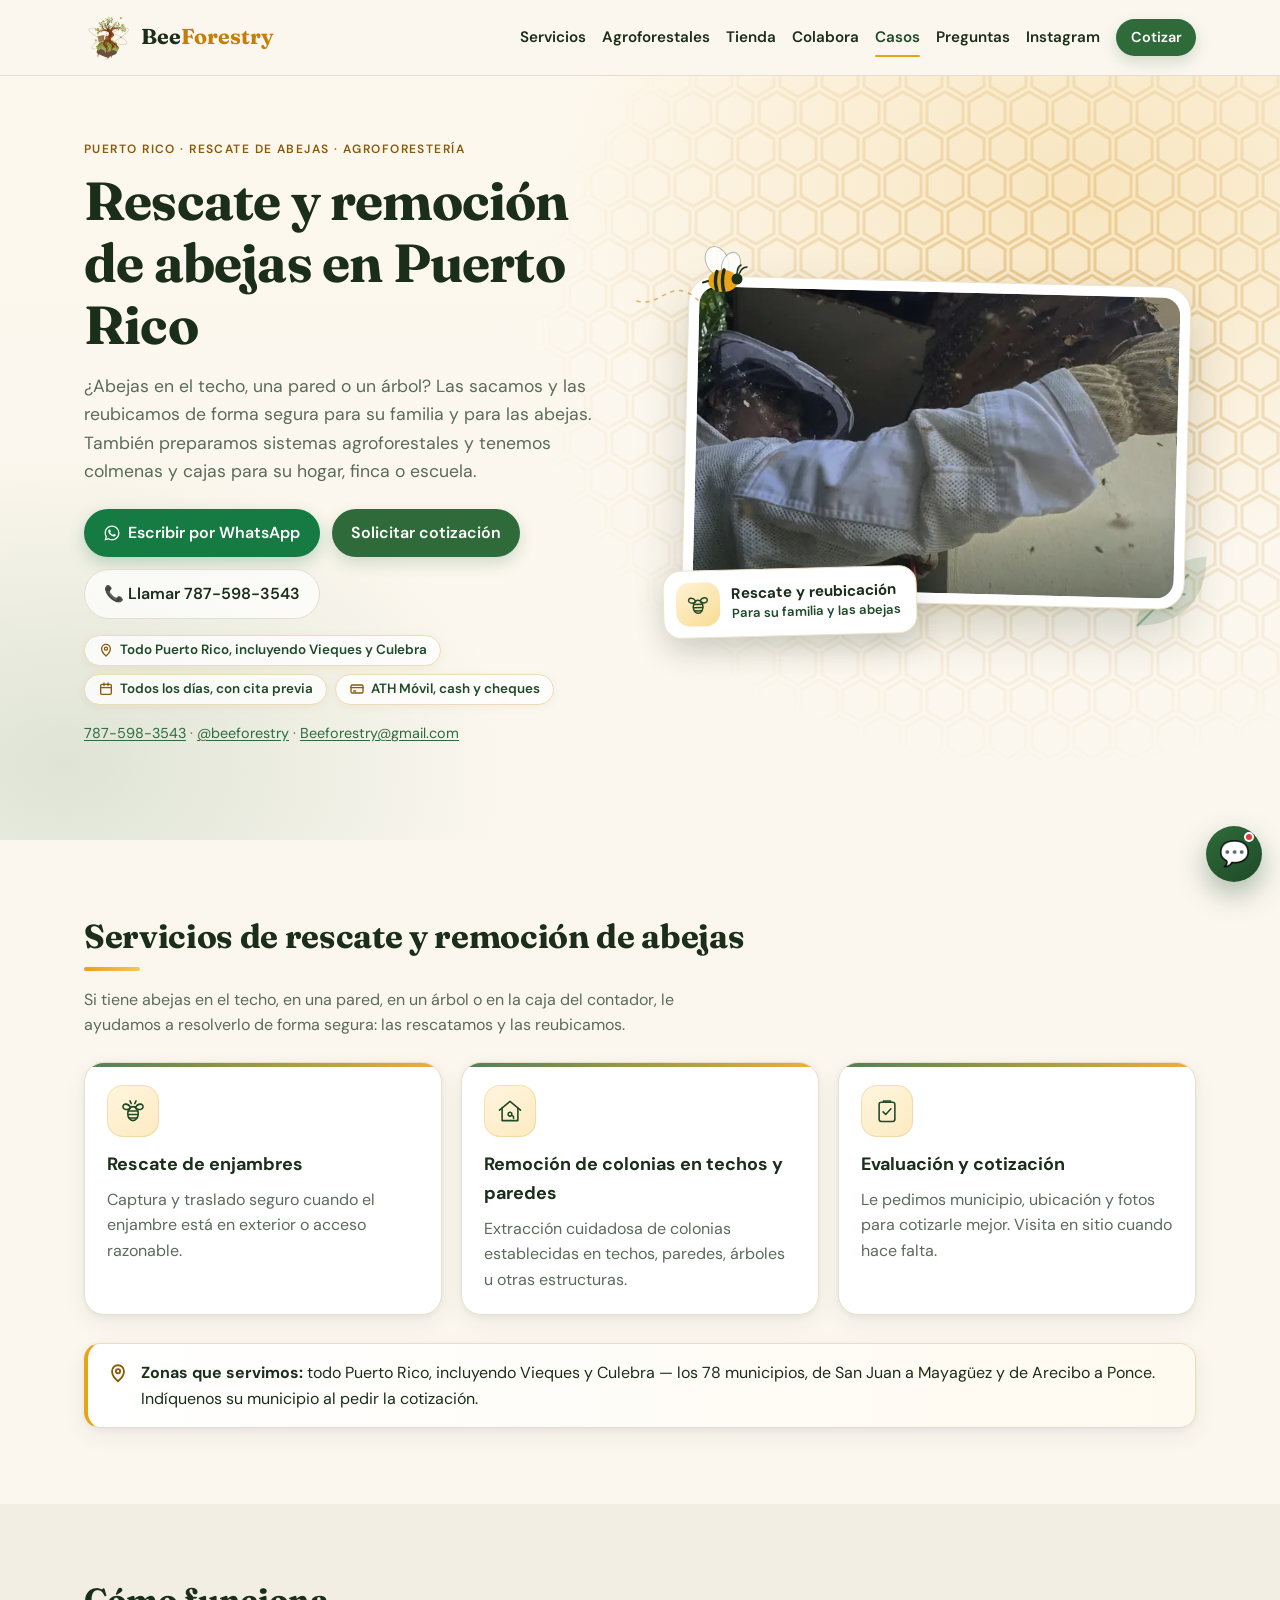
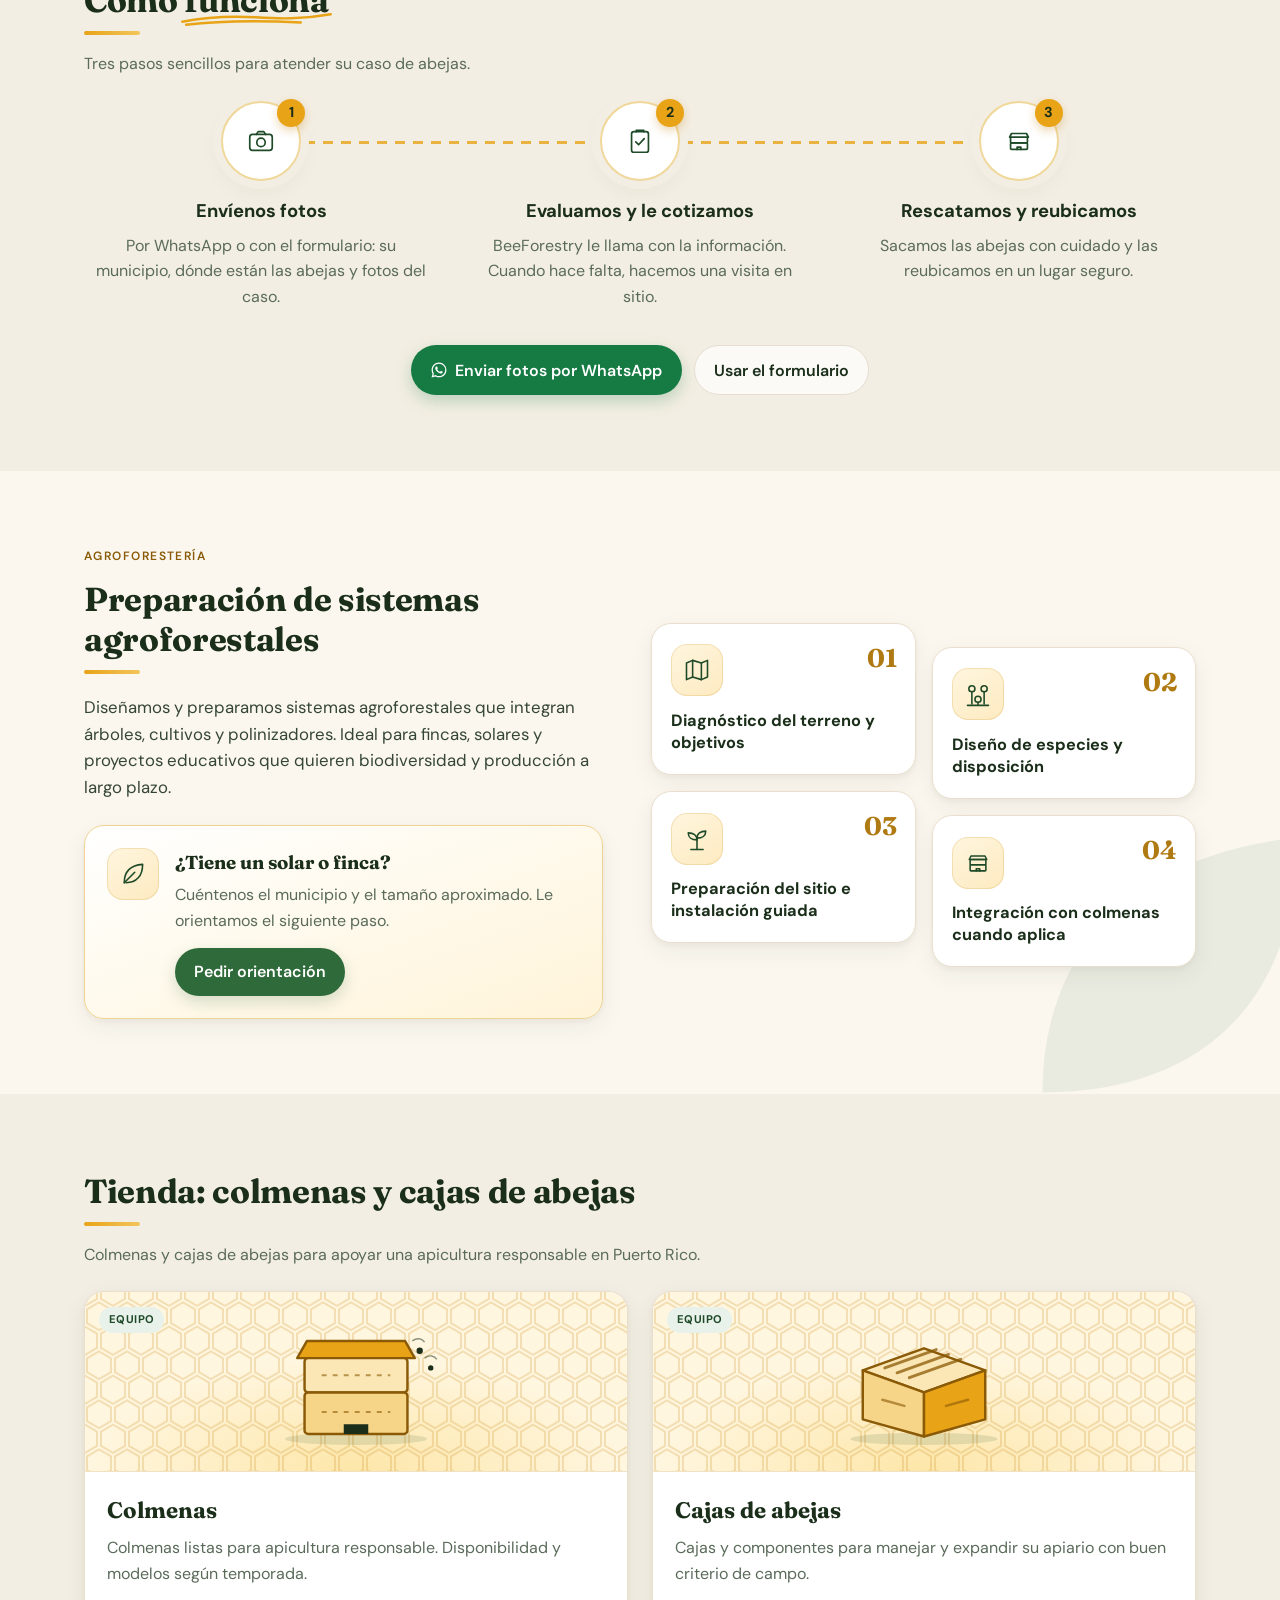
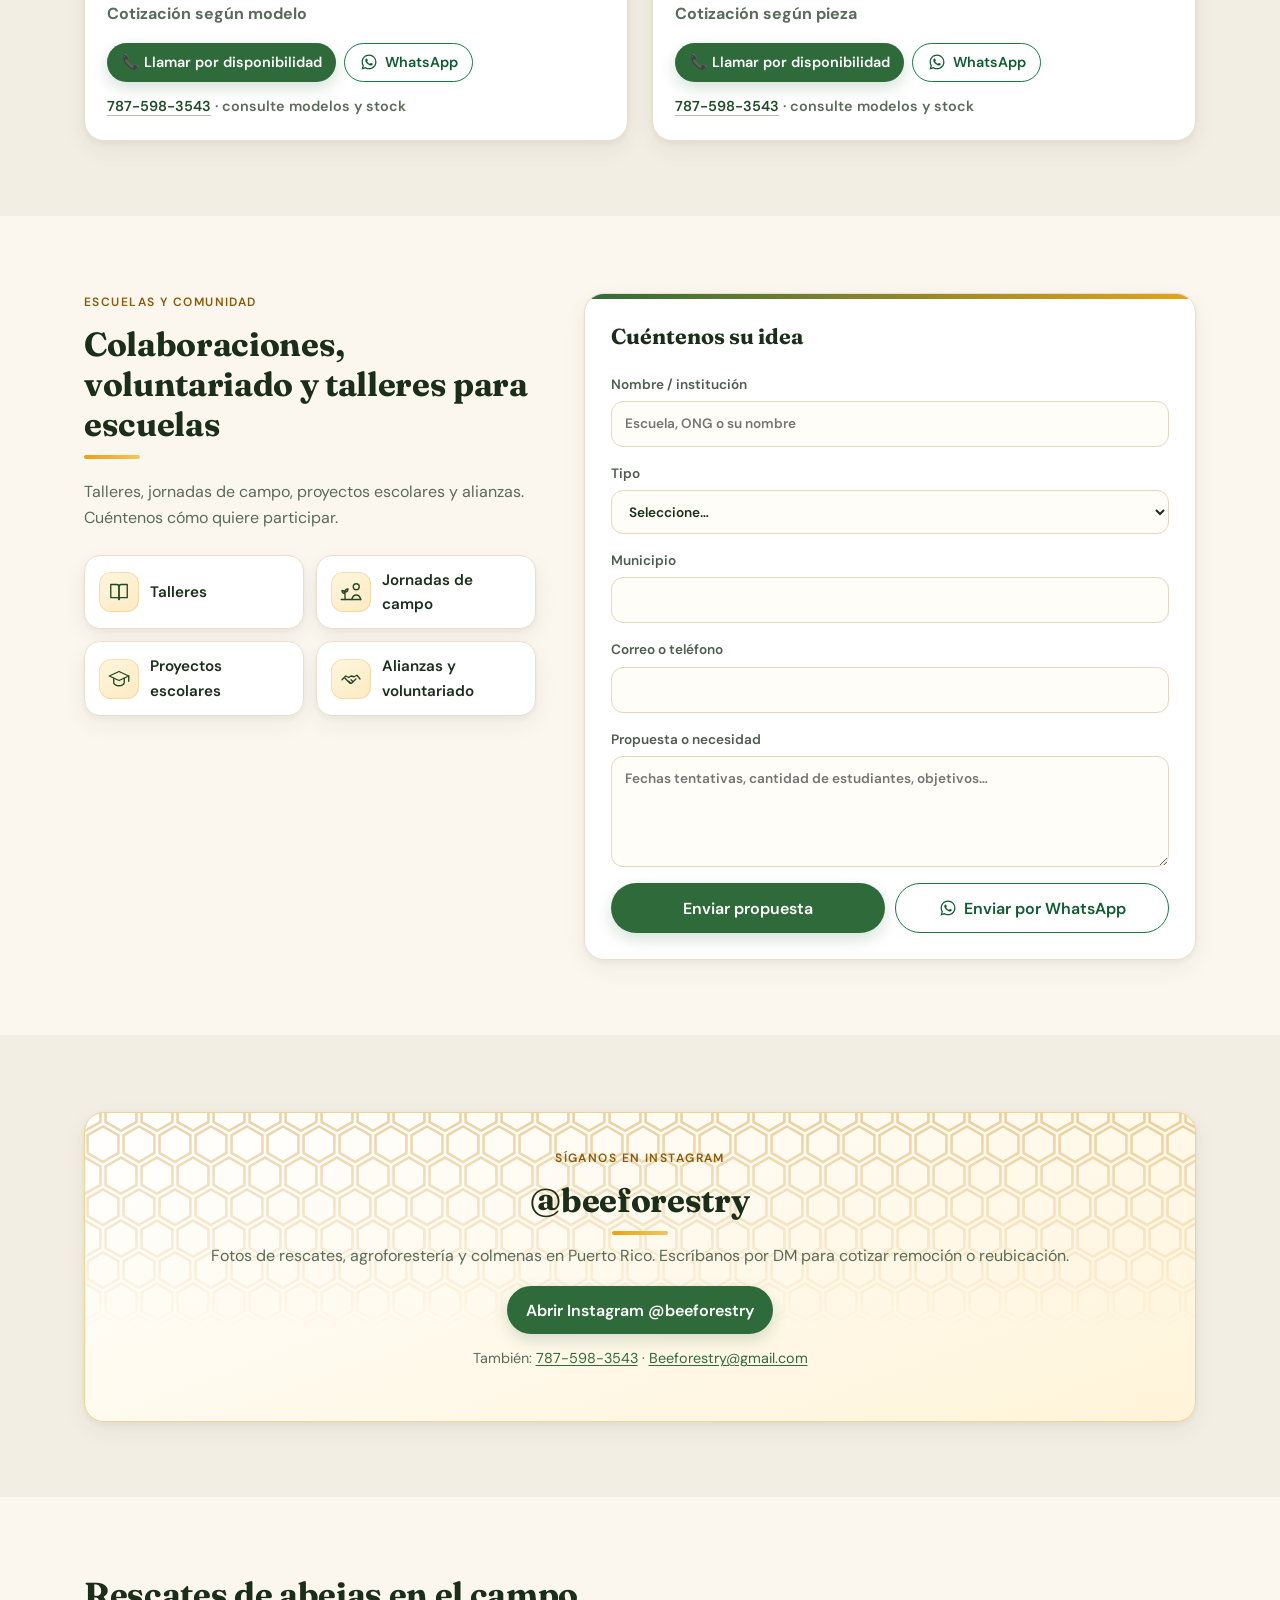
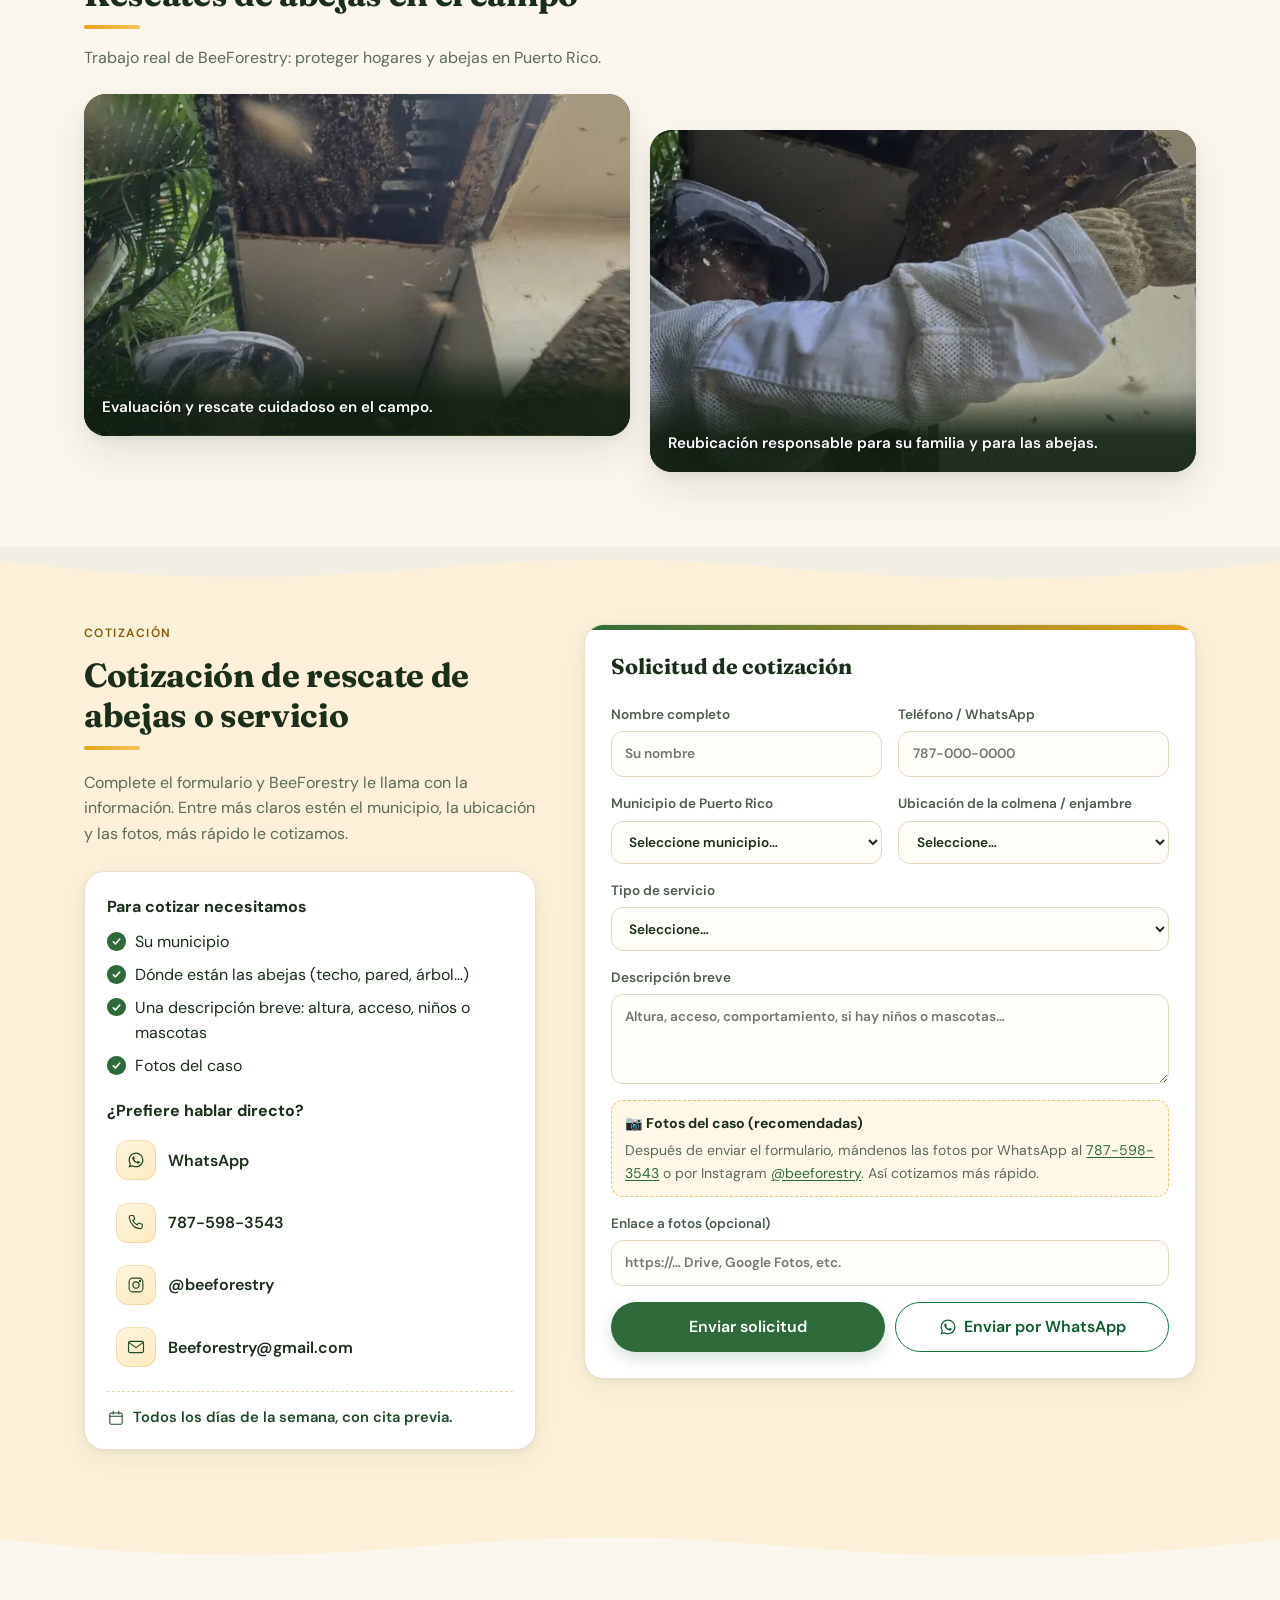
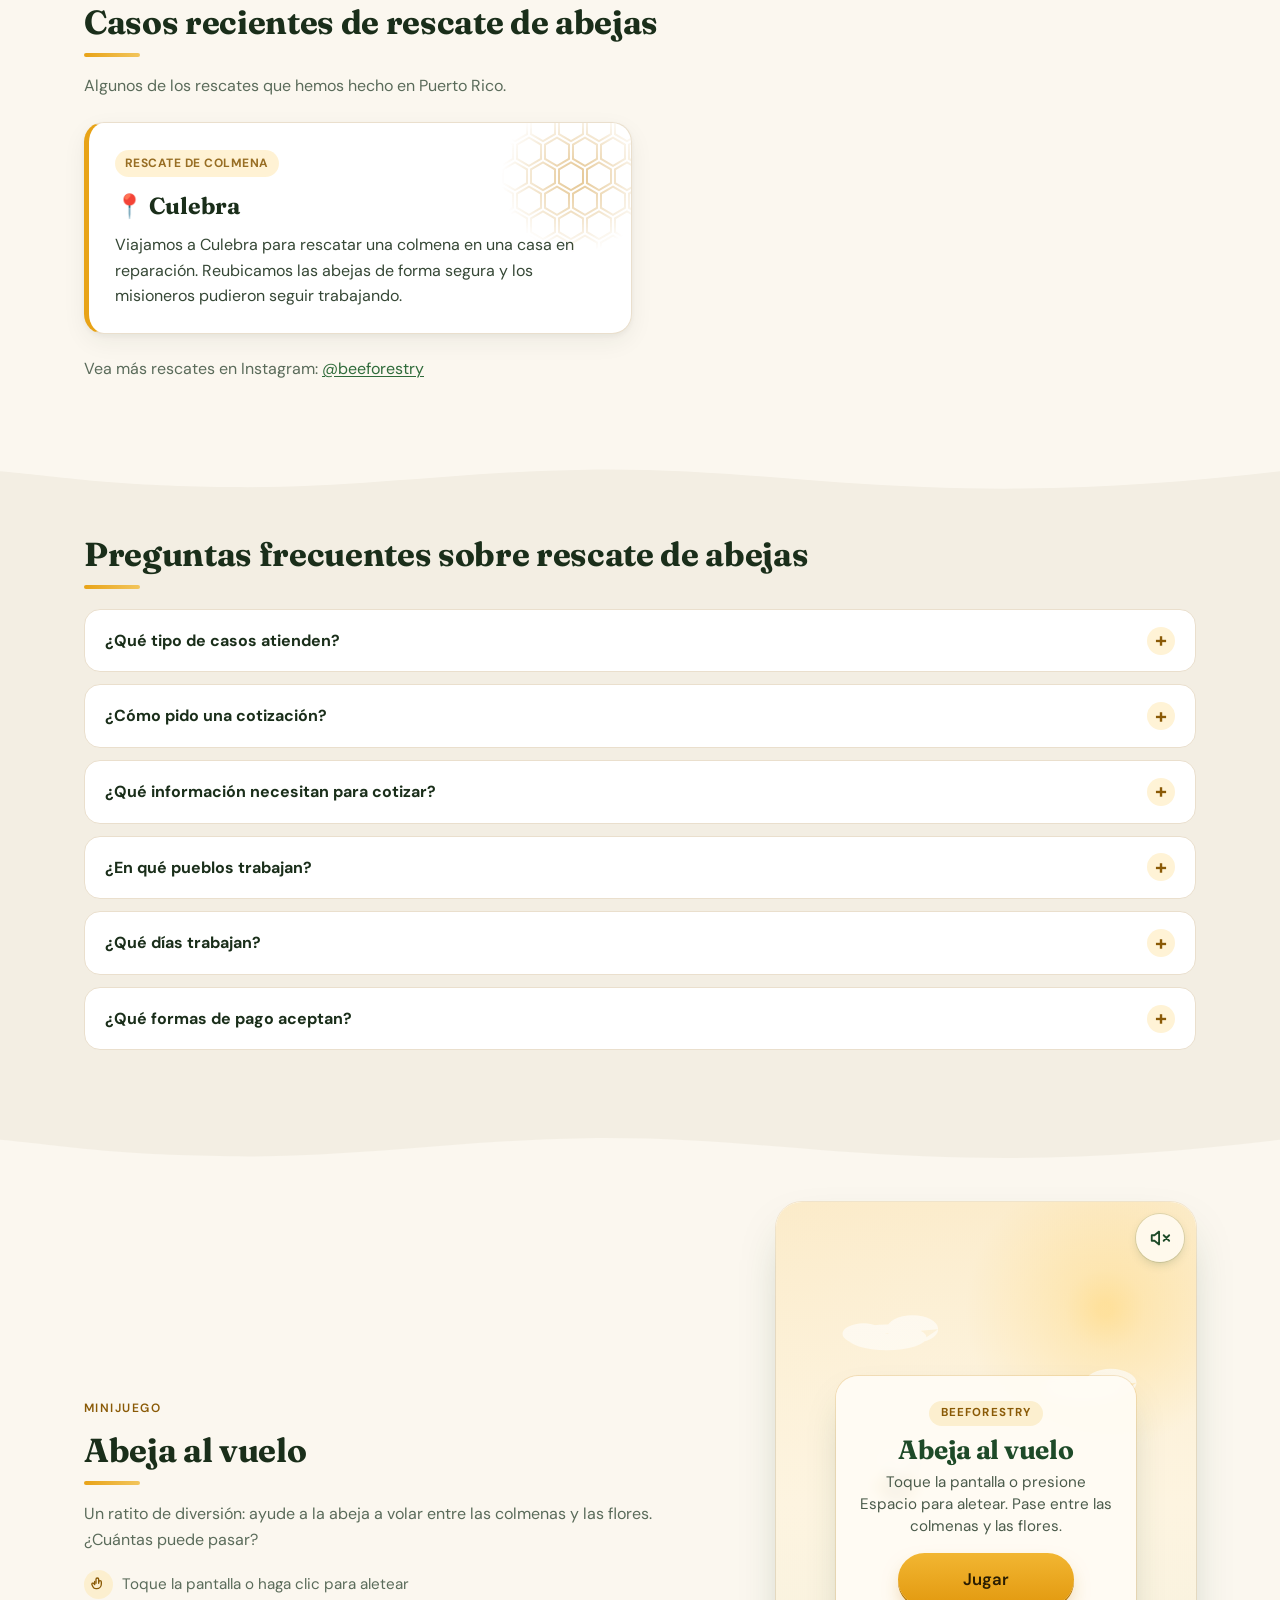
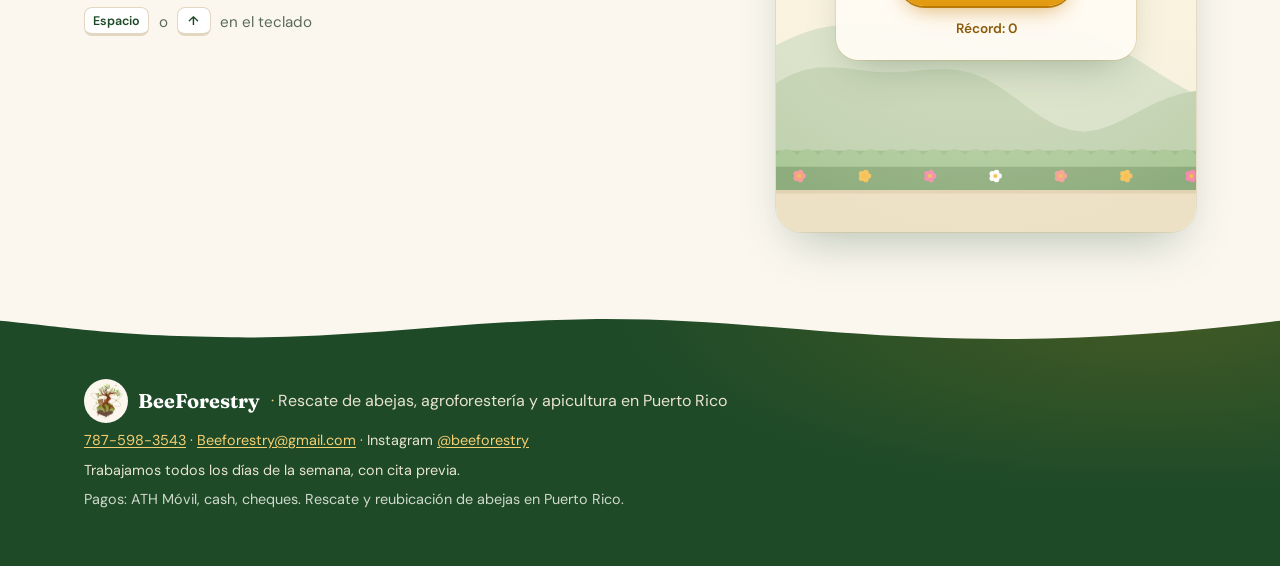
==== commit 85285dd0: "Vista previa: minijuego 'Abeja al vuelo' (juego.v1), sección propia antes del footer" ====
--- a/index.html
+++ b/index.html
@@ -6,7 +6,7 @@
 <title>Remoción y Rescate de Abejas en Puerto Rico | BeeForestry</title>
 <meta name="description" content="Rescate, remoción y reubicación de abejas en todo Puerto Rico, incluyendo Vieques y Culebra. Techos, paredes y árboles. Cotice al 787-598-3543." />
 <link rel="canonical" href="https://beeforestry.github.io/beeforestry-web/" />
-<meta name="theme-color" content="#FDFAF3" />
+<meta name="theme-color" content="#2f6b3a" />
 
 <meta property="og:type" content="website" />
 <meta property="og:locale" content="es_PR" />
@@ -29,10 +29,12 @@
 
 <link rel="preconnect" href="https://fonts.googleapis.com" />
 <link rel="preconnect" href="https://fonts.gstatic.com" crossorigin />
-<link rel="preload" as="style" href="https://fonts.googleapis.com/css2?family=DM+Sans:opsz,wght@9..40,400;9..40,600;9..40,700&amp;family=Fraunces:opsz,wght@9..144,600;9..144,700&amp;display=swap" />
-<link rel="stylesheet" href="https://fonts.googleapis.com/css2?family=DM+Sans:opsz,wght@9..40,400;9..40,600;9..40,700&amp;family=Fraunces:opsz,wght@9..144,600;9..144,700&amp;display=swap" media="print" onload="this.media='all'" />
-<noscript><link rel="stylesheet" href="https://fonts.googleapis.com/css2?family=DM+Sans:opsz,wght@9..40,400;9..40,600;9..40,700&amp;family=Fraunces:opsz,wght@9..144,600;9..144,700&amp;display=swap" /></noscript>
-<link rel="stylesheet" href="styles.v10.css" />
+<link rel="preload" as="style" href="https://fonts.googleapis.com/css2?family=DM+Sans:opsz,wght@9..40,400;9..40,600;9..40,700&amp;family=Fraunces:opsz,wght@9..144,700&amp;display=swap" />
+<link rel="stylesheet" href="https://fonts.googleapis.com/css2?family=DM+Sans:opsz,wght@9..40,400;9..40,600;9..40,700&amp;family=Fraunces:opsz,wght@9..144,700&amp;display=swap" media="print" onload="this.media='all'" />
+<noscript><link rel="stylesheet" href="https://fonts.googleapis.com/css2?family=DM+Sans:opsz,wght@9..40,400;9..40,600;9..40,700&amp;family=Fraunces:opsz,wght@9..144,700&amp;display=swap" /></noscript>
+<link rel="stylesheet" href="styles.v9.css" />
+<link rel="stylesheet" href="juego.v1.css" media="print" onload="this.media='all'" />
+<noscript><link rel="stylesheet" href="juego.v1.css" /></noscript>
 
 <script type="application/ld+json">
 {
@@ -235,14 +237,16 @@
       <h1>Rescate y remoción de abejas en Puerto Rico</h1>
       <p class="lede">¿Abejas en el techo, una pared o un árbol? Las sacamos y las reubicamos de forma segura para su familia y para las abejas. También preparamos sistemas agroforestales y tenemos colmenas y cajas para su hogar, finca o escuela.</p>
       <div class="cta-row">
-        <a class="btn btn-wa btn-lg" href="https://wa.me/17875983543?text=Hola%20BeeForestry%2C%20necesito%20ayuda%20con%20unas%20abejas.%20Mi%20municipio%20es%3A%20___.%20Est%C3%A1n%20en%20%28techo%2C%20pared%2C%20%C3%A1rbol%E2%80%A6%29%3A%20___.%20Le%20puedo%20enviar%20fotos." target="_blank" rel="noopener"><svg class="wa-ico" viewBox="0 0 24 24" width="18" height="18" aria-hidden="true" focusable="false"><path fill="currentColor" d="M12.04 2C6.58 2 2.13 6.45 2.13 11.91c0 1.75.46 3.45 1.32 4.95L2.05 22l5.25-1.38a9.9 9.9 0 0 0 4.74 1.21h.01c5.46 0 9.91-4.45 9.91-9.91A9.86 9.86 0 0 0 12.04 2zm0 18.15h-.01a8.23 8.23 0 0 1-4.19-1.15l-.3-.18-3.12.82.83-3.04-.2-.31a8.2 8.2 0 0 1-1.26-4.38c0-4.54 3.7-8.23 8.25-8.23a8.2 8.2 0 0 1 8.23 8.24c0 4.54-3.7 8.23-8.23 8.23zm4.52-6.16c-.25-.12-1.47-.72-1.69-.81-.23-.08-.39-.12-.56.12-.16.25-.64.81-.78.97-.14.17-.29.19-.54.06-.25-.12-1.05-.39-1.99-1.23-.74-.66-1.23-1.47-1.38-1.72-.14-.25-.02-.38.11-.51.11-.11.25-.29.37-.43.13-.15.17-.25.25-.41.08-.17.04-.31-.02-.43-.06-.12-.56-1.34-.76-1.84-.2-.48-.41-.42-.56-.43h-.48c-.17 0-.43.06-.66.31-.22.25-.86.85-.86 2.07 0 1.22.89 2.4 1.01 2.56.12.17 1.75 2.67 4.23 3.74.59.26 1.05.41 1.41.52.59.19 1.13.16 1.56.1.48-.07 1.47-.6 1.67-1.18.21-.58.21-1.07.14-1.18-.06-.1-.22-.16-.47-.28z"/></svg>Envíenos una foto por WhatsApp</a>
-        <a class="hero-call" href="tel:+17875983543"><svg viewBox="0 0 24 24" width="18" height="18" aria-hidden="true" focusable="false" fill="none" stroke="currentColor" stroke-width="2" stroke-linecap="round" stroke-linejoin="round"><path d="M6 3h3l1.6 4.5-2.2 1.5a11 11 0 0 0 5.6 5.6l1.5-2.2L20 14v3a2.5 2.5 0 0 1-2.5 2.5C10.6 19.5 4.5 13.4 4.5 5.5A2.5 2.5 0 0 1 6 3z"/></svg>Llamar al 787-598-3543</a>
+        <a class="btn btn-wa" href="https://wa.me/17875983543?text=Hola%20BeeForestry%2C%20necesito%20ayuda%20con%20unas%20abejas.%20Mi%20municipio%20es%3A%20___.%20Est%C3%A1n%20en%20%28techo%2C%20pared%2C%20%C3%A1rbol%E2%80%A6%29%3A%20___.%20Le%20puedo%20enviar%20fotos." target="_blank" rel="noopener"><svg class="wa-ico" viewBox="0 0 24 24" width="18" height="18" aria-hidden="true" focusable="false"><path fill="currentColor" d="M12.04 2C6.58 2 2.13 6.45 2.13 11.91c0 1.75.46 3.45 1.32 4.95L2.05 22l5.25-1.38a9.9 9.9 0 0 0 4.74 1.21h.01c5.46 0 9.91-4.45 9.91-9.91A9.86 9.86 0 0 0 12.04 2zm0 18.15h-.01a8.23 8.23 0 0 1-4.19-1.15l-.3-.18-3.12.82.83-3.04-.2-.31a8.2 8.2 0 0 1-1.26-4.38c0-4.54 3.7-8.23 8.25-8.23a8.2 8.2 0 0 1 8.23 8.24c0 4.54-3.7 8.23-8.23 8.23zm4.52-6.16c-.25-.12-1.47-.72-1.69-.81-.23-.08-.39-.12-.56.12-.16.25-.64.81-.78.97-.14.17-.29.19-.54.06-.25-.12-1.05-.39-1.99-1.23-.74-.66-1.23-1.47-1.38-1.72-.14-.25-.02-.38.11-.51.11-.11.25-.29.37-.43.13-.15.17-.25.25-.41.08-.17.04-.31-.02-.43-.06-.12-.56-1.34-.76-1.84-.2-.48-.41-.42-.56-.43h-.48c-.17 0-.43.06-.66.31-.22.25-.86.85-.86 2.07 0 1.22.89 2.4 1.01 2.56.12.17 1.75 2.67 4.23 3.74.59.26 1.05.41 1.41.52.59.19 1.13.16 1.56.1.48-.07 1.47-.6 1.67-1.18.21-.58.21-1.07.14-1.18-.06-.1-.22-.16-.47-.28z"/></svg>Escribir por WhatsApp</a>
+        <a class="btn" href="#contacto">Solicitar cotización</a>
+        <a class="btn btn-ghost" href="tel:+17875983543">📞 Llamar 787-598-3543</a>
       </div>
-      <ul class="trust trust-row" aria-label="Lo que nos distingue">
-        <li><svg viewBox="0 0 24 24" width="16" height="16" aria-hidden="true" focusable="false" fill="none" stroke="currentColor" stroke-width="2" stroke-linecap="round" stroke-linejoin="round"><path d="M12 21s-6.5-5.6-6.5-11a6.5 6.5 0 0 1 13 0c0 5.4-6.5 11-6.5 11z"/><circle cx="12" cy="10" r="2.3"/></svg>Todo Puerto Rico, incl. Vieques y Culebra</li>
-        <li><svg viewBox="0 0 24 24" width="16" height="16" aria-hidden="true" focusable="false" fill="none" stroke="currentColor" stroke-width="2" stroke-linecap="round" stroke-linejoin="round"><rect x="4" y="5" width="16" height="15" rx="2"/><path d="M4 10h16M9 3v4M15 3v4"/></svg>Todos los días, con cita</li>
+      <ul class="trust" aria-label="Lo que nos distingue">
+        <li><svg viewBox="0 0 24 24" width="16" height="16" aria-hidden="true" focusable="false" fill="none" stroke="currentColor" stroke-width="2" stroke-linecap="round" stroke-linejoin="round"><path d="M12 21s-6.5-5.6-6.5-11a6.5 6.5 0 0 1 13 0c0 5.4-6.5 11-6.5 11z"/><circle cx="12" cy="10" r="2.3"/></svg>Todo Puerto Rico, incluyendo Vieques y Culebra</li>
+        <li><svg viewBox="0 0 24 24" width="16" height="16" aria-hidden="true" focusable="false" fill="none" stroke="currentColor" stroke-width="2" stroke-linecap="round" stroke-linejoin="round"><rect x="4" y="5" width="16" height="15" rx="2"/><path d="M4 10h16M9 3v4M15 3v4"/></svg>Todos los días, con cita previa</li>
         <li><svg viewBox="0 0 24 24" width="16" height="16" aria-hidden="true" focusable="false" fill="none" stroke="currentColor" stroke-width="2" stroke-linecap="round" stroke-linejoin="round"><rect x="3" y="6" width="18" height="12" rx="2"/><path d="M3 10h18M7 15h3"/></svg>ATH Móvil, cash y cheques</li>
       </ul>
+      <p class="fine"><a href="tel:+17875983543">787-598-3543</a> · <a href="https://instagram.com/beeforestry" target="_blank" rel="noopener">@beeforestry</a> · <a href="mailto:Beeforestry@gmail.com">Beeforestry@gmail.com</a></p>
     </div>
     <div class="hero-art">
       <svg class="hero-bee" viewBox="0 0 120 90" width="120" height="90" aria-hidden="true" focusable="false">
@@ -258,7 +262,7 @@
         </g>
       </svg>
       <figure class="hero-visual">
-        <img src="images/hero-panal-pared-1080.webp" srcset="images/hero-panal-pared-640.webp 640w, images/hero-panal-pared-1080.webp 1080w" sizes="(max-width: 800px) 92vw, 560px" alt="Panal grande cubierto de abejas dentro de una pared abierta, junto a manos con guantes de apicultor" width="1080" height="675" loading="eager" fetchpriority="high" decoding="async" />
+        <img src="images/accion-rescate-foto-1080.webp" srcset="images/accion-rescate-foto-640.webp 640w, images/accion-rescate-foto-1080.webp 1080w" sizes="(max-width: 800px) 92vw, 560px" alt="Integrante de BeeForestry con traje protector sacando un panal durante un rescate de abejas" width="1080" height="675" loading="eager" fetchpriority="high" />
       </figure>
       <div class="hero-badge">
         <span class="hero-badge-ico"><svg viewBox="0 0 32 32" width="26" height="26" aria-hidden="true" focusable="false" fill="none" stroke="currentColor" stroke-width="1.8" stroke-linecap="round" stroke-linejoin="round"><ellipse cx="16" cy="19" rx="6" ry="8"/><path d="M10.6 16h10.8M10.3 20h11.4M11.5 24h9"/><path d="M13 11.5c-3-5-9-4-8.5 0 .4 3 4.6 3.7 8.3 1.6M19 11.5c3-5 9-4 8.5 0-.4 3-4.6 3.7-8.3 1.6"/></svg></span>
@@ -479,32 +483,16 @@
 
 <section id="galeria" class="section">
   <div class="wrap">
-    <h2 class="section-title">Rescates reales</h2>
-    <p class="muted section-intro">Fotos reales de colonias de abejas en Puerto Rico: techos, árboles, terrazas y cajas de contador.</p>
-    <div class="gallery gallery-6" data-reveal>
+    <h2 class="section-title">Rescates de abejas en el campo</h2>
+    <p class="muted section-intro">Trabajo real de BeeForestry: proteger hogares y abejas en Puerto Rico.</p>
+    <div class="gallery" data-reveal>
       <figure>
-        <img src="images/rescate-terraza-800.webp" srcset="images/rescate-terraza-480.webp 480w, images/rescate-terraza-800.webp 800w" sizes="(max-width: 640px) 46vw, (max-width: 960px) 45vw, 370px" alt="Panal colgando debajo de una terraza de madera" width="800" height="600" loading="lazy" decoding="async" />
-        <figcaption>Panal debajo de una terraza de madera</figcaption>
+        <img src="images/colmena-alero-foto-1040.webp" srcset="images/colmena-alero-foto-640.webp 640w, images/colmena-alero-foto-1040.webp 1040w" sizes="(max-width: 800px) 92vw, 580px" alt="Colonia de abejas en el alero de una casa, atendida por BeeForestry" width="1040" height="650" loading="lazy" decoding="async" />
+        <figcaption>Evaluación y rescate cuidadoso en el campo.</figcaption>
       </figure>
       <figure>
-        <img src="images/rescate-arbol-800.webp" srcset="images/rescate-arbol-480.webp 480w, images/rescate-arbol-800.webp 800w" sizes="(max-width: 640px) 46vw, (max-width: 960px) 45vw, 370px" alt="Panal con abejas expuesto en el tronco de un árbol" width="800" height="600" loading="lazy" decoding="async" />
-        <figcaption>Panal expuesto en un árbol</figcaption>
-      </figure>
-      <figure>
-        <img src="images/rescate-alero-800.webp" srcset="images/rescate-alero-480.webp 480w, images/rescate-alero-800.webp 800w" sizes="(max-width: 640px) 46vw, (max-width: 960px) 45vw, 370px" alt="Colonia de abejas con panales en el alero de un techo" width="800" height="600" loading="lazy" decoding="async" />
-        <figcaption>Colonia en el alero de un techo</figcaption>
-      </figure>
-      <figure>
-        <img src="images/rescate-suelo-800.webp" srcset="images/rescate-suelo-480.webp 480w, images/rescate-suelo-800.webp 800w" sizes="(max-width: 640px) 46vw, (max-width: 960px) 45vw, 370px" alt="Panales al descubierto cubiertos de abejas" width="800" height="600" loading="lazy" decoding="async" />
-        <figcaption>Panales al descubierto</figcaption>
-      </figure>
-      <figure>
-        <img src="images/rescate-panal-cerca-800.webp" srcset="images/rescate-panal-cerca-480.webp 480w, images/rescate-panal-cerca-800.webp 800w" sizes="(max-width: 640px) 46vw, (max-width: 960px) 45vw, 370px" alt="Vista de cerca de panales cubiertos de abejas" width="800" height="600" loading="lazy" decoding="async" />
-        <figcaption>Panales con abejas, de cerca</figcaption>
-      </figure>
-      <figure>
-        <img src="images/rescate-contador-800.webp" srcset="images/rescate-contador-480.webp 480w, images/rescate-contador-800.webp 800w" sizes="(max-width: 640px) 46vw, (max-width: 960px) 45vw, 370px" alt="Colonia de abejas dentro de la caja de un contador, con la tapa abierta por una mano con guante" width="800" height="600" loading="lazy" decoding="async" />
-        <figcaption>Colonia en la caja de un contador</figcaption>
+        <img src="images/accion-rescate-foto-1080.webp" srcset="images/accion-rescate-foto-640.webp 640w, images/accion-rescate-foto-1080.webp 1080w" sizes="(max-width: 800px) 92vw, 580px" alt="Equipo BeeForestry en acción durante un rescate de abejas" width="1080" height="675" loading="lazy" decoding="async" />
+        <figcaption>Reubicación responsable para su familia y para las abejas.</figcaption>
       </figure>
     </div>
   </div>
@@ -713,6 +701,55 @@
     </div>
   </div>
 </section>
+<section id="juego" class="section" aria-labelledby="juego-title">
+  <div class="wrap game-layout">
+    <div class="game-copy">
+      <p class="eyebrow">Minijuego</p>
+      <h2 id="juego-title" class="section-title">Abeja al vuelo</h2>
+      <p class="muted section-intro">Un ratito de diversión: ayude a la abeja a volar entre las colmenas y las flores. ¿Cuántas puede pasar?</p>
+      <ul class="game-keys">
+        <li><span class="tap" aria-hidden="true"><svg viewBox="0 0 24 24" width="16" height="16" fill="none" stroke="currentColor" stroke-width="2" stroke-linecap="round" stroke-linejoin="round"><path d="M9 11V5a2 2 0 0 1 4 0v6"/><path d="M13 9a2 2 0 0 1 4 0v3a7 7 0 0 1-7 7H9a5 5 0 0 1-4.6-3L3 13a1.6 1.6 0 0 1 2.8-1.6L7 13V8"/></svg></span>Toque la pantalla o haga clic para aletear</li>
+        <li class="desk"><kbd>Espacio</kbd> o <kbd>↑</kbd> en el teclado</li>
+      </ul>
+    </div>
+    <div id="bee-game" class="game-card">
+      <canvas width="360" height="540" tabindex="0" role="img" aria-label="Juego Abeja al vuelo: una abeja vuela entre colmenas de colores y follaje con flores"></canvas>
+      <button type="button" class="game-sound" aria-pressed="false" aria-label="Encender sonido">
+        <svg class="ico-off" viewBox="0 0 24 24" width="22" height="22" aria-hidden="true" focusable="false" fill="none" stroke="currentColor" stroke-width="2" stroke-linecap="round" stroke-linejoin="round"><path d="M11 5 6 9H3v6h3l5 4z"/><path d="m22 9-6 6M16 9l6 6"/></svg>
+        <svg class="ico-on" viewBox="0 0 24 24" width="22" height="22" aria-hidden="true" focusable="false" fill="none" stroke="currentColor" stroke-width="2" stroke-linecap="round" stroke-linejoin="round"><path d="M11 5 6 9H3v6h3l5 4z"/><path d="M15.5 8.5a5 5 0 0 1 0 7M18.5 5.5a9 9 0 0 1 0 13"/></svg>
+      </button>
+      <div class="game-overlay" data-screen="start">
+        <div class="game-panel">
+          <span class="game-badge">BeeForestry</span>
+          <h3>Abeja al vuelo</h3>
+          <p>Toque la pantalla o presione Espacio para aletear. Pase entre las colmenas y las flores.</p>
+          <button type="button" class="btn game-btn" data-action="play">Jugar</button>
+          <p class="game-best">Récord: <span data-best-start>0</span></p>
+        </div>
+      </div>
+      <div class="game-overlay" data-screen="over" hidden>
+        <div class="game-panel">
+          <h3>¡Buen vuelo!</h3>
+          <div class="game-stats">
+            <div><span>Puntos</span><strong data-score>0</strong></div>
+            <div><span>Récord</span><strong data-best>0</strong></div>
+          </div>
+          <p class="game-newbest" data-newbest hidden>¡Nuevo récord!</p>
+          <button type="button" class="btn game-btn" data-action="play">Jugar de nuevo</button>
+        </div>
+      </div>
+      <div class="game-overlay" data-screen="pause" hidden>
+        <div class="game-panel">
+          <h3>En pausa</h3>
+          <p>La abeja le espera.</p>
+          <button type="button" class="btn game-btn" data-action="resume">Seguir</button>
+        </div>
+      </div>
+      <p class="sr-only" data-live aria-live="polite"></p>
+    </div>
+  </div>
+</section>
+<noscript><style>#juego{display:none}</style></noscript>
 </main>
 
 <footer class="footer">
@@ -772,5 +809,6 @@
 </script>
 <script src="app.v10.js" defer></script>
 <script src="assistant.v10.js" defer></script>
+<script src="juego.v1.js" defer></script>
 </body>
 </html>
--- a/styles.v9.css
+++ b/styles.v9.css
@@ -0,0 +1,1120 @@
+:root {
+  --ink: #1a2e1a;
+  --muted: #5a6b5a;
+  --paper: #fbf7ef;
+  --card: #ffffff;
+  --honey: #e8a317;
+  --honey-deep: #c47f0a;
+  --leaf: #2f6b3a;
+  --leaf-deep: #1e4a28;
+  --line: #e6ddd0;
+  --alt: #f3eee3;
+  --radius: 16px;
+  --shadow: 0 12px 40px rgba(26, 46, 26, 0.08);
+}
+
+* { box-sizing: border-box; }
+html { scroll-behavior: smooth; }
+body {
+  margin: 0;
+  font-family: "DM Sans", system-ui, sans-serif;
+  color: var(--ink);
+  background: var(--paper);
+  line-height: 1.5;
+}
+a { color: var(--leaf); text-decoration: none; }
+a:hover { text-decoration: underline; }
+.wrap { width: min(1100px, 92vw); margin: 0 auto; }
+.narrow { width: min(640px, 92vw); }
+
+.top {
+  position: sticky; top: 0; z-index: 20;
+  backdrop-filter: blur(10px);
+  background: rgba(251, 247, 239, 0.9);
+  border-bottom: 1px solid var(--line);
+}
+.bar {
+  display: flex; align-items: center; justify-content: space-between;
+  padding: 0.85rem 0;
+}
+.brand {
+  display: inline-flex; align-items: center; gap: 0.55rem;
+  font-family: Fraunces, Georgia, serif;
+  font-weight: 700; font-size: 1.35rem;
+  color: var(--ink); text-decoration: none;
+}
+.brand-logo {
+  display: block; width: 48px; height: 48px; object-fit: contain;
+}
+.brand-name { color: var(--ink); }
+.brand-name span { color: var(--honey-deep); }
+nav { display: flex; gap: 1rem; align-items: center; flex-wrap: wrap; }
+nav a { color: var(--ink); font-weight: 600; font-size: 0.95rem; text-decoration: none; }
+nav a:hover { color: var(--leaf); }
+
+.btn {
+  display: inline-flex; align-items: center; justify-content: center;
+  background: var(--leaf); color: #fff; border: none;
+  border-radius: 999px; padding: 0.7rem 1.2rem;
+  font: inherit; font-weight: 600; cursor: pointer;
+  text-decoration: none;
+}
+.btn:hover { background: var(--leaf-deep); text-decoration: none; color: #fff; }
+.btn-sm { padding: 0.45rem 0.9rem; font-size: 0.9rem; }
+.btn-ghost {
+  background: transparent; color: var(--ink);
+  border: 1px solid var(--line);
+}
+.btn-ghost:hover { background: var(--alt); color: var(--ink); }
+
+.hero {
+  padding: 3.5rem 0 4rem;
+  background:
+    radial-gradient(ellipse at 80% 20%, rgba(232, 163, 23, 0.18), transparent 50%),
+    radial-gradient(ellipse at 10% 80%, rgba(47, 107, 58, 0.12), transparent 45%),
+    var(--paper);
+}
+.hero-grid {
+  display: grid; gap: 2rem;
+  grid-template-columns: 1.2fr 0.9fr;
+  align-items: center;
+}
+.eyebrow {
+  text-transform: uppercase; letter-spacing: 0.08em;
+  font-size: 0.75rem; font-weight: 600; color: var(--honey-deep); margin: 0 0 0.75rem;
+}
+h1 {
+  font-family: Fraunces, Georgia, serif;
+  font-size: clamp(2rem, 4vw, 3rem);
+  line-height: 1.15; margin: 0 0 1rem; font-weight: 700;
+}
+h1 em { color: var(--honey-deep); font-style: italic; }
+.lede { font-size: 1.1rem; color: var(--muted); margin: 0 0 1.5rem; max-width: 38ch; }
+.cta-row { display: flex; gap: 0.75rem; flex-wrap: wrap; margin-bottom: 1rem; }
+.fine { color: var(--muted); font-size: 0.9rem; }
+
+.card {
+  background: var(--card); border: 1px solid var(--line);
+  border-radius: var(--radius); padding: 1.35rem;
+  box-shadow: var(--shadow);
+}
+.hero-card h2 { margin: 0 0 0.75rem; font-family: Fraunces, serif; font-size: 1.35rem; }
+.hero-card ol { margin: 0 0 1rem; padding-left: 1.2rem; color: var(--muted); }
+.hero-card li { margin: 0.4rem 0; }
+.tag {
+  display: inline-block; margin: 0;
+  background: #fff6e0; color: var(--honey-deep);
+  border-radius: 999px; padding: 0.35rem 0.75rem;
+  font-size: 0.8rem; font-weight: 600;
+}
+
+.section { padding: 3.5rem 0; }
+.section-alt { background: var(--alt); }
+.section-title {
+  font-family: Fraunces, Georgia, serif;
+  font-size: 1.85rem; margin: 0 0 1.25rem;
+}
+.section-head {
+  display: flex; justify-content: space-between; align-items: flex-end;
+  gap: 1rem; flex-wrap: wrap; margin-bottom: 1.25rem;
+}
+.muted { color: var(--muted); margin: 0.25rem 0 0; }
+
+.cards3 {
+  display: grid; gap: 1rem;
+  grid-template-columns: repeat(3, 1fr);
+}
+.products {
+  grid-template-columns: repeat(2, minmax(0, 1fr));
+  max-width: 760px;
+}
+.cards3 h3 { margin: 0 0 0.5rem; font-size: 1.1rem; }
+.cards3 p { margin: 0; color: var(--muted); }
+
+.filters {
+  display: flex; gap: 1rem; flex-wrap: wrap; margin-bottom: 1rem;
+}
+.filters label, .form label, .dialog-form label {
+  display: flex; flex-direction: column; gap: 0.35rem;
+  font-size: 0.85rem; font-weight: 600; color: var(--muted);
+}
+select, input, textarea {
+  font: inherit; color: var(--ink);
+  border: 1px solid var(--line); border-radius: 10px;
+  padding: 0.55rem 0.7rem; background: #fff;
+}
+.table-wrap {
+  overflow-x: auto; background: var(--card);
+  border: 1px solid var(--line); border-radius: var(--radius);
+}
+table { width: 100%; border-collapse: collapse; font-size: 0.95rem; }
+th, td { text-align: left; padding: 0.85rem 1rem; border-bottom: 1px solid var(--line); }
+th { font-size: 0.75rem; text-transform: uppercase; letter-spacing: 0.04em; color: var(--muted); }
+tr:last-child td { border-bottom: none; }
+.badge {
+  display: inline-block; border-radius: 999px;
+  padding: 0.2rem 0.55rem; font-size: 0.75rem; font-weight: 600;
+  background: #e8f2ea; color: var(--leaf-deep);
+}
+.badge.Cita { background: #fff3d6; color: var(--honey-deep); }
+.badge.Completado { background: #e7f0ff; color: #1d4f91; }
+.badge.Cancelado { background: #f3e8e8; color: #8a3a3a; }
+.linkish { background: none; border: none; color: var(--leaf); font: inherit; cursor: pointer; padding: 0; }
+
+.roadmap { padding-left: 1.1rem; color: var(--muted); }
+.roadmap li { margin: 0.45rem 0; }
+
+.form { display: grid; gap: 0.85rem; }
+.form-msg { margin: 0; color: var(--leaf-deep); font-weight: 600; }
+
+.footer {
+  padding: 2rem 0 3rem; border-top: 1px solid var(--line);
+  color: var(--muted); font-size: 0.9rem;
+}
+.footer p { margin: 0.25rem 0; }
+.footer-brand { display: flex; align-items: center; gap: 0.55rem; }
+.footer-brand img { display: block; width: 36px; height: 36px; object-fit: contain; }
+
+dialog {
+  border: 1px solid var(--line); border-radius: var(--radius);
+  padding: 0; width: min(420px, 92vw);
+  box-shadow: var(--shadow);
+}
+.dialog-form { padding: 1.25rem; display: grid; gap: 0.75rem; }
+.dialog-form h3 { margin: 0 0 0.25rem; font-family: Fraunces, serif; }
+.dialog-actions { display: flex; justify-content: flex-end; gap: 0.5rem; margin-top: 0.5rem; }
+
+@media (max-width: 800px) {
+  .hero-grid, .cards3, .products { grid-template-columns: 1fr; }
+  nav a:not(.btn) { display: none; }
+}
+
+/* Catalog additions */
+.check { margin: 0 0 1rem; padding-left: 1.1rem; color: var(--muted); }
+.check li { margin: 0.45rem 0; }
+.section-intro { margin: -0.5rem 0 1.5rem; max-width: 52ch; }
+.split {
+  display: grid; gap: 1.5rem;
+  grid-template-columns: 1.3fr 0.9fr; align-items: start;
+}
+.accent-card {
+  background: linear-gradient(160deg, #fff, #fff6e0);
+  border-color: #f0d79a;
+}
+.accent-card h3 { margin-top: 0; font-family: Fraunces, serif; }
+.product .pill {
+  display: inline-block; margin: 0 0 0.5rem;
+  font-size: 0.7rem; font-weight: 700; letter-spacing: 0.04em;
+  text-transform: uppercase; color: var(--leaf-deep);
+  background: #e8f2ea; border-radius: 999px; padding: 0.25rem 0.6rem;
+}
+.pill-honey { background: #fff3d6 !important; color: var(--honey-deep) !important; }
+.product.featured {
+  border-color: #e8c56a;
+  box-shadow: 0 16px 40px rgba(196, 127, 10, 0.12);
+}
+.price {
+  font-weight: 700; color: var(--ink); margin: 0.75rem 0 1rem;
+}
+.product-title { margin: 0 0 0.5rem; font-family: Fraunces, serif; }
+@media (max-width: 800px) {
+  .split { grid-template-columns: 1fr; }
+}
+
+.hero-grid { align-items: stretch; }
+.hero-visual {
+  margin: 0;
+  border-radius: 22px;
+  overflow: hidden;
+  border: 1px solid var(--line, #e6ddd0);
+  box-shadow: 0 18px 40px rgba(26,46,26,0.12);
+  background: #1a2e1a;
+  min-height: 280px;
+}
+.hero-visual img {
+  display: block; width: 100%; height: 100%; min-height: 280px;
+  object-fit: cover;
+}
+.gallery {
+  display: grid;
+  grid-template-columns: repeat(2, 1fr);
+  gap: 1rem;
+}
+.gallery figure {
+  margin: 0;
+  border-radius: 18px;
+  overflow: hidden;
+  border: 1px solid var(--line, #e6ddd0);
+  background: #fff;
+  box-shadow: 0 10px 28px rgba(26,46,26,0.08);
+}
+.gallery img { display: block; width: 100%; height: 240px; object-fit: cover; }
+.gallery figcaption {
+  padding: 0.75rem 1rem 1rem;
+  font-size: 0.9rem;
+  color: var(--muted, #5a6b5a);
+}
+@media (max-width: 800px) {
+  .gallery { grid-template-columns: 1fr; }
+  .gallery img { height: 200px; }
+}
+
+/* BeeForestry chat bubble */
+#bf-chat {
+  position: fixed;
+  right: 1.1rem;
+  bottom: 1.1rem;
+  z-index: 2147483000;
+  font-family: "DM Sans", system-ui, sans-serif;
+}
+.bf-bubble {
+  width: 60px;
+  height: 60px;
+  border-radius: 50%;
+  border: 0;
+  cursor: pointer;
+  background: linear-gradient(145deg, #2f6b3a, #1e4a28);
+  color: #fff;
+  box-shadow: 0 12px 28px rgba(30, 74, 40, 0.35);
+  display: grid;
+  place-items: center;
+  position: relative;
+  transition: transform 0.15s ease;
+}
+.bf-bubble:hover { transform: scale(1.06); }
+.bf-bubble-icon { font-size: 1.55rem; line-height: 1; }
+.bf-bubble-dot {
+  position: absolute;
+  top: 6px;
+  right: 8px;
+  width: 10px;
+  height: 10px;
+  border-radius: 50%;
+  background: #e53935;
+  border: 2px solid #fff;
+}
+.bf-window {
+  position: absolute;
+  right: 0;
+  bottom: 4.6rem;
+  width: min(360px, calc(100vw - 1.4rem));
+  height: min(520px, 68vh);
+  max-height: calc(100vh - 6.5rem);
+  background: #fff;
+  border-radius: 18px;
+  border: 1px solid #e6ddd0;
+  box-shadow: 0 20px 50px rgba(26, 46, 26, 0.22);
+  display: flex;
+  flex-direction: column;
+  overflow: hidden;
+}
+.bf-win-head {
+  display: flex;
+  align-items: center;
+  justify-content: space-between;
+  gap: 0.5rem;
+  padding: 0.85rem 0.95rem;
+  background: linear-gradient(135deg, #2f6b3a, #1e4a28);
+  color: #fff;
+}
+.bf-win-title { display: flex; gap: 0.65rem; align-items: center; }
+.bf-avatar {
+  width: 38px; height: 38px; border-radius: 50%;
+  display: grid; place-items: center;
+  background: rgba(255,255,255,0.15);
+  font-size: 1.2rem;
+}
+.bf-win-title strong { display: block; font-size: 0.95rem; }
+.bf-win-title p { margin: 0.1rem 0 0; font-size: 0.72rem; opacity: 0.9; font-weight: 400; }
+.bf-win-close {
+  border: 0; background: transparent; color: #fff;
+  font-size: 1.5rem; line-height: 1; cursor: pointer;
+  width: 32px; height: 32px; border-radius: 8px;
+}
+.bf-win-close:hover { background: rgba(255,255,255,0.12); }
+.bf-win-body {
+  flex: 1;
+  overflow-y: auto;
+  padding: 0.85rem;
+  background: #f7f3ea;
+  display: flex;
+  flex-direction: column;
+  gap: 0.55rem;
+}
+.bf-line {
+  max-width: 85%;
+  padding: 0.65rem 0.8rem;
+  border-radius: 16px;
+  font-size: 0.9rem;
+  line-height: 1.4;
+  white-space: pre-wrap;
+}
+.bf-bot {
+  align-self: flex-start;
+  background: #fff;
+  border: 1px solid #e6ddd0;
+  color: #1a2e1a;
+  border-bottom-left-radius: 5px;
+}
+.bf-user {
+  align-self: flex-end;
+  background: #2f6b3a;
+  color: #fff;
+  border-bottom-right-radius: 5px;
+}
+.bf-chips {
+  display: flex;
+  flex-wrap: wrap;
+  gap: 0.35rem;
+  padding: 0.55rem 0.75rem;
+  border-top: 1px solid #eee4d6;
+  background: #fff;
+}
+.bf-chips button {
+  border: 1px solid #e6ddd0;
+  background: #fff8e8;
+  color: #1a2e1a;
+  border-radius: 999px;
+  padding: 0.28rem 0.65rem;
+  font: inherit;
+  font-size: 0.75rem;
+  font-weight: 600;
+  cursor: pointer;
+}
+.bf-chips button:hover { background: #ffe7b0; }
+.bf-contact {
+  display: grid;
+  gap: 0.35rem;
+  padding: 0.55rem 0.75rem;
+  border-top: 1px solid #eee4d6;
+  background: #fffdf8;
+}
+.bf-contact-label {
+  margin: 0;
+  font-size: 0.75rem;
+  font-weight: 700;
+  color: #5a6b5a;
+}
+.bf-contact-row { display: grid; grid-template-columns: 1fr 1fr; gap: 0.35rem; }
+.bf-contact input {
+  width: 100%;
+  border: 1px solid #e6ddd0;
+  border-radius: 10px;
+  padding: 0.45rem 0.6rem;
+  font: inherit;
+  font-size: 0.85rem;
+  box-sizing: border-box;
+}
+.bf-file {
+  font-size: 0.75rem;
+  color: #5a6b5a;
+  font-weight: 600;
+  display: grid;
+  gap: 0.2rem;
+}
+.bf-send-lead {
+  border: 0;
+  border-radius: 999px;
+  background: #c47f0a;
+  color: #fff;
+  font: inherit;
+  font-size: 0.82rem;
+  font-weight: 700;
+  padding: 0.5rem 0.75rem;
+  cursor: pointer;
+}
+.bf-send-lead:hover { background: #a56a08; }
+.bf-contact-msg { margin: 0; font-size: 0.75rem; color: #1e4a28; }
+.bf-composer {
+  display: flex;
+  gap: 0.4rem;
+  padding: 0.65rem 0.75rem 0.8rem;
+  border-top: 1px solid #eee4d6;
+  background: #fff;
+}
+.bf-composer input {
+  flex: 1;
+  border: 1px solid #e6ddd0;
+  border-radius: 999px;
+  padding: 0.55rem 0.85rem;
+  font: inherit;
+}
+.bf-composer button {
+  width: 42px;
+  height: 42px;
+  border: 0;
+  border-radius: 50%;
+  background: #2f6b3a;
+  color: #fff;
+  font-size: 1rem;
+  cursor: pointer;
+}
+.bf-composer button:hover { background: #1e4a28; }
+
+.digital-card .price-lg {
+  font-size: 1.35rem;
+  font-weight: 700;
+  color: var(--honey-deep, #a56a08);
+  margin: 0.75rem 0;
+}
+.bf-win-close {
+  position: relative;
+  z-index: 5;
+  min-width: 44px;
+  min-height: 44px;
+}
+
+/* Force chat closed unless opened by the bubble */
+.bf-window[hidden] { display: none !important; }
+#bf-chat:not(.bf-open) .bf-window { display: none !important; }
+#bf-chat.bf-open .bf-window { display: flex !important; }
+
+/* ATH Móvil pay block */
+.ath-pay {
+  margin-top: 1.25rem;
+  padding: 1.1rem 1.2rem;
+  border-radius: 16px;
+  border: 1px solid #f0d49a;
+  background: linear-gradient(145deg, #fff8e8, #fff);
+  text-align: center;
+}
+.ath-label {
+  margin: 0;
+  font-size: 0.78rem;
+  font-weight: 700;
+  letter-spacing: 0.04em;
+  text-transform: uppercase;
+  color: #a56a08;
+}
+.ath-number {
+  margin: 0.35rem 0;
+  font-size: 1.55rem;
+  font-weight: 700;
+  font-family: Fraunces, Georgia, serif;
+}
+.ath-number a { color: var(--leaf-deep, #1e4a28); text-decoration: none; }
+.ath-hint {
+  margin: 0.35rem auto 0.85rem;
+  max-width: 42ch;
+  font-size: 0.88rem;
+  color: var(--muted, #5a6b5a);
+}
+.btn-ath {
+  background: #c47f0a !important;
+}
+.btn-ath:hover { background: #a56a08 !important; }
+
+/* Casos recientes (agregar más <article class="card case"> dentro de .cases) */
+.cases {
+  display: grid; gap: 1rem;
+  grid-template-columns: repeat(auto-fill, minmax(280px, 1fr));
+}
+.case h3 { margin: 0 0 0.5rem; font-size: 1.1rem; }
+.case p { margin: 0; color: var(--muted); }
+.case .case-place {
+  display: inline-block; margin: 0 0 0.6rem;
+  font-size: 0.75rem; font-weight: 700; letter-spacing: 0.04em; text-transform: uppercase;
+  color: var(--leaf-deep); background: #e8f2ea; border-radius: 999px; padding: 0.25rem 0.65rem;
+}
+.cases-more { margin: 1.25rem 0 0; color: var(--muted); }
+.anchor-alias { display: block; position: relative; top: -80px; visibility: hidden; }
+
+.product-call {
+  margin: 0.55rem 0 0;
+  font-size: 0.9rem;
+  font-weight: 600;
+}
+.product-call a {
+  color: var(--leaf-deep, #1e4a28);
+  text-decoration: none;
+  border-bottom: 1px solid rgba(30, 74, 40, 0.35);
+}
+.product-call a:hover { border-bottom-color: var(--leaf-deep, #1e4a28); }
+
+/* ===== v9: WhatsApp, barra móvil, formularios, zonas, FAQ ===== */
+.wa-ico { flex: none; margin-right: 0.45rem; }
+.btn-wa { background: #167a43; color: #fff; }
+.btn-wa:hover { background: #105c32; color: #fff; }
+.btn-wa-outline {
+  background: #fff; color: #105c32; border: 1.5px solid #167a43;
+}
+.btn-wa-outline:hover { background: #eaf7ef; color: #105c32; }
+.form-actions { display: flex; flex-wrap: wrap; gap: 0.6rem; }
+.form-actions .btn { flex: 1 1 200px; }
+.hp { position: absolute !important; left: -9999px; width: 1px; height: 1px; opacity: 0; }
+.form-msg { border-radius: 12px; }
+.form-msg p { margin: 0; }
+.form-msg-info, .form-msg-ok, .form-msg-error { padding: 0.8rem 0.95rem; font-weight: 600; }
+.form-msg-info { background: #f3eee3; color: var(--ink); }
+.form-msg-ok { background: #e8f2ea; color: var(--leaf-deep); border: 1px solid #b9d8c0; }
+.form-msg-error { background: #fdecea; color: #8a2a1f; border: 1px solid #f2b8b0; }
+.form-msg-actions { display: flex; flex-wrap: wrap; gap: 0.5rem; margin-top: 0.7rem; }
+.form-msg-actions .btn { font-size: 0.92rem; padding: 0.55rem 1rem; }
+.photo-note {
+  background: #fff8e8; border: 1px dashed #e8c56a; border-radius: 12px;
+  padding: 0.7rem 0.85rem; font-size: 0.88rem; color: var(--ink);
+}
+.photo-note p { margin: 0.3rem 0 0; color: var(--muted); }
+.zones {
+  margin: 1.5rem 0 0; padding: 0.85rem 1.1rem;
+  background: #fff; border: 1px solid var(--line); border-left: 4px solid var(--honey);
+  border-radius: 12px; color: var(--ink);
+}
+.faq { display: grid; gap: 0.7rem; }
+.faq-item { padding: 0; box-shadow: none; }
+.faq-item summary {
+  cursor: pointer; padding: 1rem 1.2rem; font-weight: 700; list-style: none;
+  display: flex; justify-content: space-between; gap: 1rem;
+}
+.faq-item summary::-webkit-details-marker { display: none; }
+.faq-item summary::after { content: "+"; color: var(--honey-deep); font-size: 1.3rem; line-height: 1; }
+.faq-item[open] summary::after { content: "–"; }
+.faq-item p { margin: 0; padding: 0 1.2rem 1.1rem; color: var(--muted); }
+.fine a { color: var(--leaf); }
+.footer a { color: var(--leaf-deep); }
+
+/* Barra fija Llamar / WhatsApp (solo móvil) */
+.mobile-cta { display: none; }
+@media (max-width: 800px) {
+  .mobile-cta {
+    display: grid; grid-template-columns: 1fr 1fr; gap: 0.5rem;
+    position: fixed; left: 0; right: 0; bottom: 0; z-index: 2147482000;
+    padding: 0.55rem 0.75rem calc(0.55rem + env(safe-area-inset-bottom));
+    background: rgba(251, 247, 239, 0.97); border-top: 1px solid var(--line);
+    box-shadow: 0 -6px 20px rgba(26, 46, 26, 0.08);
+  }
+  .mobile-cta a {
+    display: flex; align-items: center; justify-content: center;
+    min-height: 48px; border-radius: 999px; font-weight: 700; text-decoration: none;
+  }
+  .mobile-cta-call { background: var(--leaf); color: #fff; }
+  .mobile-cta-wa { background: #167a43; color: #fff; }
+  body { padding-bottom: calc(72px + env(safe-area-inset-bottom)); }
+  #bf-chat { bottom: calc(80px + env(safe-area-inset-bottom)); }
+  .cta-row .btn { flex: 1 1 100%; }
+}
+
+/* Enlaces dentro de texto: subrayados para que se distingan sin depender del color */
+p a:not(.btn), .photo-note a { text-decoration: underline; text-underline-offset: 2px; }
+p.product-call a { text-decoration: none; }
+
+/* =====================================================================
+   v9 · Pulido visual (solo CSS/SVG; sin librerías)
+   ===================================================================== */
+:root {
+  --honey-text: #8a5a06;          /* miel oscura para texto pequeño (contraste AA) */
+  --honey-bg: #fcf1d8;
+  --radius-lg: 20px;
+  --shadow-sm: 0 2px 6px rgba(26, 46, 26, 0.05), 0 8px 24px rgba(26, 46, 26, 0.06);
+  --shadow-md: 0 4px 10px rgba(26, 46, 26, 0.06), 0 18px 40px rgba(26, 46, 26, 0.10);
+  --honeycomb: url("data:image/svg+xml,%3Csvg xmlns='http://www.w3.org/2000/svg' width='28' height='49' viewBox='0 0 28 49'%3E%3Cpath fill='%23c47f0a' fill-rule='evenodd' d='M13.99 9.25l13 7.5v15l-13 7.5L1 31.75v-15l12.99-7.5zM3 17.9v12.7l10.99 6.34 11-6.35V17.9l-11-6.34L3 17.9zM0 15l12.98-7.5V0h-2v6.35L0 12.69v2.3zm0 18.5L12.98 41v8h-2v-6.85L0 35.81v-2.3zM15 0v7.5L27.99 15H28v-2.31h-.01L17 6.35V0h-2zm0 49v-8l12.99-7.5H28v2.31h-.01L17 42.15V49h-2z'/%3E%3C/svg%3E");
+  --wave: url("data:image/svg+xml,%3Csvg xmlns='http://www.w3.org/2000/svg' viewBox='0 0 1440 48' preserveAspectRatio='none'%3E%3Cpath d='M0 0h1440v18c-140 18-260 26-400 20S800 14 660 16 400 40 260 38 80 26 0 18z'/%3E%3C/svg%3E");
+}
+body { line-height: 1.6; -webkit-font-smoothing: antialiased; }
+.top { box-shadow: 0 1px 0 rgba(26, 46, 26, 0.03), 0 6px 18px rgba(26, 46, 26, 0.04); }
+.eyebrow { color: var(--honey-text); letter-spacing: 0.12em; }
+.section-intro { max-width: 60ch; }
+
+/* Títulos con detalle de miel */
+.section-title { letter-spacing: -0.01em; line-height: 1.2; }
+.section-title::after {
+  content: ""; display: block; width: 56px; height: 4px; margin-top: 0.7rem;
+  border-radius: 4px; background: linear-gradient(90deg, var(--honey), #f2c55c);
+}
+h1 { letter-spacing: -0.015em; }
+/* Botones con algo de profundidad */
+.btn { box-shadow: 0 6px 16px rgba(47, 107, 58, 0.20); transition: background-color .2s, box-shadow .2s, translate .2s; }
+.btn:hover { translate: 0 -1px; box-shadow: 0 10px 22px rgba(47, 107, 58, 0.26); }
+.btn-ghost { background: rgba(255, 255, 255, 0.7); box-shadow: none; }
+.btn-ghost:hover { background: #fff; box-shadow: var(--shadow-sm); }
+.btn-wa { box-shadow: 0 6px 16px rgba(22, 122, 67, 0.25); }
+.btn-wa-outline { box-shadow: none; }
+.btn:focus-visible, a:focus-visible, summary:focus-visible, button:focus-visible {
+  outline: 3px solid var(--honey); outline-offset: 2px;
+}
+
+/* ---------- Hero ---------- */
+.hero {
+  position: relative; overflow: hidden; isolation: isolate;
+  padding: 4rem 0 5rem;
+  background:
+    radial-gradient(60% 70% at 85% 15%, rgba(232, 163, 23, 0.22), transparent 70%),
+    radial-gradient(50% 60% at 5% 90%, rgba(47, 107, 58, 0.14), transparent 70%),
+    linear-gradient(180deg, #fdf8ee 0%, var(--paper) 100%);
+}
+.hero-deco {
+  position: absolute; inset: 0; z-index: -1; pointer-events: none;
+  background-image: var(--honeycomb); background-size: 42px 73.5px; opacity: 0.42;
+  -webkit-mask-image: radial-gradient(55% 75% at 82% 35%, #000 0%, transparent 75%);
+          mask-image: radial-gradient(55% 75% at 82% 35%, #000 0%, transparent 75%);
+}
+.hero-copy { position: relative; }
+.lede { max-width: 44ch; }
+.trust {
+  list-style: none; margin: 0.25rem 0 1.1rem; padding: 0;
+  display: flex; flex-wrap: wrap; gap: 0.5rem;
+}
+.trust li {
+  display: inline-flex; align-items: center; gap: 0.4rem;
+  padding: 0.38rem 0.8rem; border-radius: 999px;
+  background: rgba(255, 255, 255, 0.78); border: 1px solid #ecdcb8;
+  color: var(--leaf-deep); font-size: 0.84rem; font-weight: 600; line-height: 1.25;
+  box-shadow: 0 2px 8px rgba(196, 127, 10, 0.08);
+}
+.trust svg { color: var(--honey-text); flex: none; }
+.hero-art { position: relative; align-self: center; padding: 1.25rem 0.5rem 1.5rem; }
+.hero-art::before {
+  content: ""; position: absolute; inset: 8% 2% 4% 6%; z-index: -1;
+  background: radial-gradient(closest-side, rgba(232, 163, 23, 0.45), transparent);
+  filter: blur(18px);
+}
+.hero-visual {
+  background: #fff; padding: 10px; border-radius: 26px; min-height: 0;
+  border: 1px solid #efe3cc; rotate: 1.6deg;
+  box-shadow: 0 2px 4px rgba(26, 46, 26, 0.06), 0 24px 50px rgba(26, 46, 26, 0.18);
+}
+.hero-visual img { border-radius: 18px; min-height: 0; height: auto; aspect-ratio: 4 / 5; }
+.hero-bee {
+  position: absolute; top: -18px; left: -54px; width: 120px; height: auto; z-index: 2;
+  animation: bf-float 7s ease-in-out infinite;
+}
+.hero-leaf {
+  position: absolute; right: -26px; bottom: -6px; width: 92px; height: auto; z-index: -1;
+  animation: bf-sway 9s ease-in-out infinite; transform-origin: 15% 85%;
+}
+@keyframes bf-float {
+  0%, 100% { transform: translate(0, 0) rotate(0deg); }
+  50% { transform: translate(10px, -12px) rotate(4deg); }
+}
+@keyframes bf-sway {
+  0%, 100% { transform: rotate(0deg); }
+  50% { transform: rotate(-6deg); }
+}
+
+/* ---------- Ritmo de secciones y bordes orgánicos ---------- */
+.section { position: relative; padding: 4.75rem 0; }
+.section-alt { background: var(--alt); }
+.section-honey { background: var(--honey-bg); }
+.section::before, .footer::before {
+  content: ""; position: absolute; left: 0; right: 0; top: -1px; height: clamp(18px, 3vw, 44px);
+  background: var(--wave-color, transparent); pointer-events: none;
+  -webkit-mask: var(--wave) no-repeat 0 0 / 100% 100%; mask: var(--wave) no-repeat 0 0 / 100% 100%;
+}
+#agro, #colabora, #galeria, #preguntas { --wave-color: var(--paper); }
+#tienda, #instagram, #contacto, #footer-wave, .footer { --wave-color: var(--alt); }
+#casos { --wave-color: var(--honey-bg); }
+#servicios { --wave-color: transparent; }
+
+/* ---------- Tarjetas generales ---------- */
+.card { border-radius: var(--radius-lg); box-shadow: var(--shadow-sm); border-color: #eadfcd; }
+.svc-ico {
+  display: inline-grid; place-items: center; width: 52px; height: 52px; margin-bottom: 0.85rem;
+  border-radius: 16px; color: var(--leaf-deep);
+  background: linear-gradient(145deg, #fff6df, #fdeac0);
+  box-shadow: inset 0 0 0 1px rgba(196, 127, 10, 0.18);
+}
+.svc, .product, .case {
+  position: relative; overflow: hidden;
+  transition: translate .25s ease, box-shadow .25s ease, border-color .25s ease;
+}
+.svc::after {
+  content: ""; position: absolute; left: 0; right: 0; top: 0; height: 4px;
+  background: linear-gradient(90deg, var(--leaf), var(--honey)); opacity: 0.85;
+}
+.svc:hover, .product:hover, .case:hover { translate: 0 -4px; box-shadow: var(--shadow-md); border-color: #e3cd9f; }
+.cards3 h3 { font-size: 1.12rem; }
+.cards3 { gap: 1.2rem; }
+.zones {
+  display: flex; gap: 0.75rem; align-items: flex-start;
+  margin-top: 1.75rem; padding: 1rem 1.2rem; border-radius: 16px;
+  background: linear-gradient(90deg, #fff 0%, #fffaf0 100%);
+  border: 1px solid #ecdcb8; border-left: 4px solid var(--honey); box-shadow: var(--shadow-sm);
+}
+.zones svg { color: var(--honey-text); flex: none; margin-top: 2px; }
+
+/* Agroforestería */
+.roadmap { list-style: none; padding: 0; }
+.roadmap li { position: relative; padding-left: 1.9rem; margin: 0.6rem 0; color: var(--ink); }
+.roadmap li::before {
+  content: ""; position: absolute; left: 0; top: 0.2em; width: 1.2rem; height: 1.2rem;
+  background: var(--leaf);
+  -webkit-mask: url("data:image/svg+xml,%3Csvg xmlns='http://www.w3.org/2000/svg' viewBox='0 0 24 24'%3E%3Cpath d='M4 20C4 9 11 4 21 3c0 10-6 17-17 17zm0 0 9-9' fill='none' stroke='black' stroke-width='2.2' stroke-linecap='round'/%3E%3C/svg%3E") center / contain no-repeat;
+          mask: url("data:image/svg+xml,%3Csvg xmlns='http://www.w3.org/2000/svg' viewBox='0 0 24 24'%3E%3Cpath d='M4 20C4 9 11 4 21 3c0 10-6 17-17 17zm0 0 9-9' fill='none' stroke='black' stroke-width='2.2' stroke-linecap='round'/%3E%3C/svg%3E") center / contain no-repeat;
+}
+.accent-card { background: linear-gradient(160deg, #fff 0%, #fff4d9 100%); border-color: #efd391; }
+
+/* Tienda */
+.product-head { display: flex; align-items: center; gap: 0.75rem; margin-bottom: 0.6rem; }
+.product-head .svc-ico { margin: 0; width: 46px; height: 46px; border-radius: 14px; }
+.product .pill { margin: 0; }
+
+/* Instagram */
+.ig-card {
+  text-align: center; position: relative; overflow: hidden; padding: 2.25rem 1.5rem;
+}
+.ig-card::before {
+  content: ""; position: absolute; inset: 0; pointer-events: none; opacity: 0.35;
+  background-image: var(--honeycomb); background-size: 36px 63px;
+  -webkit-mask-image: linear-gradient(180deg, #000, transparent 70%); mask-image: linear-gradient(180deg, #000, transparent 70%);
+}
+.ig-card > * { position: relative; }
+.ig-card .section-title { margin-bottom: 0.5rem; }
+.ig-card .section-title::after { margin-left: auto; margin-right: auto; }
+.ig-cta { margin: 1.1rem 0 0; }
+.ig-card .fine { margin-top: 0.8rem; }
+
+/* ---------- Galería ---------- */
+/* Las fotos traen texto impreso arriba y abajo: se recorta la franja central (sin texto). */
+.gallery { grid-template-columns: 1fr 1fr; gap: 1.25rem; align-items: start; }
+.gallery figure {
+  position: relative; border-radius: 22px; border: 0; background: #1a2e1a;
+  box-shadow: var(--shadow-md);
+}
+.gallery img, .gallery figure:nth-child(2) img {
+  height: auto; aspect-ratio: 1.85 / 1; object-position: 50% 58%;
+  transition: transform .8s cubic-bezier(.2, .7, .2, 1);
+}
+.gallery figure:nth-child(2) { margin-top: 2.25rem; }
+.gallery figure:hover img { transform: scale(1.05); }
+.gallery figcaption {
+  position: absolute; left: 0; right: 0; bottom: 0;
+  padding: 2.5rem 1.1rem 1rem; color: #fff; font-weight: 600; font-size: 0.95rem;
+  background: linear-gradient(180deg, rgba(14, 30, 16, 0) 0%, rgba(14, 30, 16, 0.82) 55%);
+  text-shadow: 0 1px 2px rgba(0, 0, 0, 0.4);
+}
+
+/* ---------- Formularios ---------- */
+.form.card { padding: 1.6rem; }
+select, input, textarea { border-radius: 12px; transition: border-color .2s, box-shadow .2s; }
+select:focus-visible, input:focus-visible, textarea:focus-visible {
+  outline: none; border-color: var(--leaf); box-shadow: 0 0 0 3px rgba(47, 107, 58, 0.2);
+}
+
+/* ---------- Casos recientes ---------- */
+.cases { grid-template-columns: repeat(auto-fill, minmax(min(100%, 420px), 1fr)); }
+.case { border-left: 5px solid var(--honey); padding: 1.6rem 1.6rem 1.5rem; }
+.case::after {
+  content: ""; position: absolute; right: -20px; top: -20px; width: 150px; height: 150px; pointer-events: none;
+  background-image: var(--honeycomb); background-size: 28px 49px; opacity: 0.45;
+  -webkit-mask-image: radial-gradient(closest-side, #000, transparent); mask-image: radial-gradient(closest-side, #000, transparent);
+}
+.case h3 { font-family: Fraunces, Georgia, serif; font-size: 1.45rem; margin: 0 0 0.5rem; }
+.case p { color: var(--ink); opacity: 0.88; }
+.case .case-place { color: var(--honey-text); background: #fff1cf; }
+.cases-more { margin-top: 1.4rem; }
+
+/* ---------- FAQ ---------- */
+.faq { gap: 0.75rem; }
+.faq-item { border-radius: 16px; transition: border-color .2s, box-shadow .2s; box-shadow: none; }
+.faq-item:hover { border-color: #e3cd9f; }
+.faq-item[open] { border-color: #e8c56a; box-shadow: var(--shadow-sm); border-left: 4px solid var(--honey); }
+.faq-item summary { padding: 1.05rem 1.25rem; align-items: center; }
+.faq-item summary::after {
+  content: "+"; flex: none; display: grid; place-items: center;
+  width: 28px; height: 28px; border-radius: 50%;
+  background: #fff3d6; color: var(--honey-text); font-weight: 700;
+}
+.faq-item p { color: var(--ink); opacity: 0.85; }
+
+/* ---------- Footer cálido ---------- */
+.footer {
+  position: relative; overflow: hidden; border-top: 0;
+  padding: 4rem 0 3rem; color: #e9e3d3;
+  background: radial-gradient(70% 120% at 90% 0%, rgba(232, 163, 23, 0.18), transparent 60%), var(--leaf-deep);
+}
+.footer .footer-deco {
+  position: absolute; inset: 0; pointer-events: none; opacity: 0.18;
+  background-image: var(--honeycomb); background-size: 42px 73.5px;
+  -webkit-mask-image: linear-gradient(90deg, transparent 30%, #000); mask-image: linear-gradient(90deg, transparent 30%, #000);
+}
+.footer .wrap { position: relative; }
+.footer p { margin: 0.4rem 0; }
+.footer-brand { font-size: 1rem; }
+.footer-brand img { background: #fbf7ef; border-radius: 50%; padding: 3px; width: 44px; height: 44px; }
+.footer-brand strong { font-family: Fraunces, Georgia, serif; font-size: 1.25rem; color: #fff; }
+.footer a, .footer p a:not(.btn) { color: #f6cf72; }
+.footer a:hover { color: #ffe3a3; }
+.footer .fine { color: #cfd9cc; }
+
+/* ---------- Aparición al hacer scroll ---------- */
+.reveal-on [data-reveal] {
+  opacity: 0; transform: translateY(18px);
+  transition: opacity .7s ease, transform .7s cubic-bezier(.2, .7, .2, 1), translate .25s ease, box-shadow .25s ease, border-color .25s ease;
+}
+.reveal-on [data-reveal].is-in { opacity: 1; transform: none; }
+
+/* ---------- Móvil ---------- */
+@media (max-width: 800px) {
+  .hero { padding: 2.25rem 0 3.5rem; }
+  .hero-deco {
+    opacity: 0.3;
+    -webkit-mask-image: radial-gradient(70% 22% at 100% 0%, #000 0%, transparent 100%);
+            mask-image: radial-gradient(70% 22% at 100% 0%, #000 0%, transparent 100%);
+  }
+  .hero-art { padding: 0.75rem 0.25rem 1rem; max-width: 460px; width: 100%; margin: 0 auto; }
+  .hero-bee { width: 86px; left: -10px; top: -26px; }
+  .hero-leaf { width: 70px; right: -14px; }
+  .hero-visual { rotate: 1deg; }
+  .section { padding: 3.5rem 0; }
+  .gallery { grid-template-columns: 1fr; }
+  .gallery figure:nth-child(2) { margin-top: 0; }
+  .trust li { font-size: 0.8rem; }
+  .footer { padding: 3.25rem 0 2rem; }
+}
+@media (prefers-reduced-motion: reduce) {
+  *, *::before, *::after { animation: none !important; transition: none !important; }
+  html { scroll-behavior: auto; }
+}
+.footer-brand { flex-wrap: wrap; column-gap: 0.65rem; row-gap: 0.2rem; }
+.footer-tag { color: #e9e3d3; }
+.footer-tag::before { content: "· "; color: #f6cf72; }
+@media (max-width: 800px) {
+  .footer-tag { flex-basis: 100%; }
+  .footer-tag::before { content: none; }
+}
+.footer::before { top: -2px; }
+
+/* =====================================================================
+   v9 · Pulido 2: Cómo funciona, agro, tienda, colabora, contacto, detalles
+   ===================================================================== */
+.wrap { width: min(1180px, 92vw); }
+.narrow { width: min(700px, 92vw); }
+html { scroll-padding-top: 92px; }
+h1 { font-size: clamp(2.1rem, 4.3vw, 3.35rem); }
+.section-title { font-size: clamp(1.65rem, 2.6vw, 2.2rem); }
+.section-intro { margin-top: -0.25rem; }
+
+/* Header: más vidrio y sombra al hacer scroll; menú activo */
+.top { transition: background-color .25s, box-shadow .25s, backdrop-filter .25s; box-shadow: none; }
+.top.is-scrolled {
+  background: rgba(251, 247, 239, 0.82);
+  -webkit-backdrop-filter: blur(14px) saturate(1.4); backdrop-filter: blur(14px) saturate(1.4);
+  box-shadow: 0 8px 24px rgba(26, 46, 26, 0.08);
+}
+nav a:not(.btn) { position: relative; padding: 0.25rem 0; }
+nav a:not(.btn)::after {
+  content: ""; position: absolute; left: 0; right: 0; bottom: -3px; height: 2px; border-radius: 2px;
+  background: var(--honey); transform: scaleX(0); transform-origin: left; transition: transform .25s ease;
+}
+nav a:not(.btn):hover::after, nav a.is-active::after { transform: scaleX(1); }
+nav a.is-active { color: var(--leaf-deep); }
+
+/* Botones: estado presionado */
+.btn:active { translate: 0 1px; box-shadow: 0 3px 8px rgba(47, 107, 58, 0.18); }
+.btn-ghost:active, .btn-wa-outline:active { box-shadow: none; }
+
+/* ---------- Hero con foto real (sin texto impreso) ---------- */
+.hero-grid { grid-template-columns: 1.05fr 1fr; gap: 3rem; }
+.hero-deco { opacity: 0.34; }
+.hero-art { padding: 1.5rem 0.5rem 2.5rem; }
+.hero-visual { rotate: 1.4deg; }
+.hero-visual img { aspect-ratio: 1080 / 675; height: auto; }
+.hero-bee { top: -26px; left: -46px; }
+.hero-leaf { right: -22px; bottom: 6px; }
+.hero-badge {
+  position: absolute; left: -14px; bottom: 0.4rem; z-index: 3;
+  display: flex; align-items: center; gap: 0.7rem;
+  padding: 0.7rem 1rem 0.7rem 0.75rem; border-radius: 18px;
+  background: #fff; border: 1px solid #efe3cc;
+  box-shadow: 0 14px 30px rgba(26, 46, 26, 0.16);
+  rotate: -1.5deg;
+}
+.hero-badge-ico {
+  display: grid; place-items: center; width: 44px; height: 44px; border-radius: 14px;
+  background: linear-gradient(145deg, #fff3d6, #f9dc94); color: var(--leaf-deep);
+}
+.hero-badge strong { display: block; font-size: 0.95rem; color: var(--ink); line-height: 1.2; }
+.hero-badge small { display: block; font-size: 0.82rem; color: var(--leaf-deep); font-weight: 600; }
+
+/* ---------- Cómo funciona ---------- */
+.scribble { position: relative; z-index: 0; white-space: nowrap; }
+.scribble::after {
+  content: ""; position: absolute; z-index: -1; left: -3%; right: -3%; bottom: -0.2em; height: 0.45em;
+  pointer-events: none;
+  background: url("data:image/svg+xml,%3Csvg xmlns='http://www.w3.org/2000/svg' viewBox='0 0 200 20' preserveAspectRatio='none'%3E%3Cpath d='M3 13c30-6 62-8 96-6 30 2 60 3 98-4M8 17c40-5 90-6 150-3' fill='none' stroke='%23e8a317' stroke-width='3.2' stroke-linecap='round'/%3E%3C/svg%3E") no-repeat center / 100% 100%;
+}
+.steps {
+  list-style: none; margin: 1rem 0 0; padding: 0; position: relative;
+  display: grid; grid-template-columns: repeat(3, 1fr); gap: 1.5rem;
+}
+.steps::before {
+  content: ""; position: absolute; top: 40px; left: 16.6%; right: 16.6%; height: 3px; z-index: 0;
+  background: repeating-linear-gradient(90deg, var(--honey) 0 10px, transparent 10px 18px);
+  opacity: 0.8;
+}
+.step { position: relative; z-index: 1; text-align: center; padding: 0 0.5rem; }
+.step-ico {
+  position: relative; display: inline-grid; place-items: center;
+  width: 80px; height: 80px; margin-bottom: 1rem; border-radius: 50%;
+  background: #fff; color: var(--leaf-deep);
+  border: 2px solid #f0d79a; box-shadow: 0 0 0 8px var(--alt), var(--shadow-sm);
+}
+.step-num {
+  position: absolute; top: -4px; right: -6px; width: 28px; height: 28px; border-radius: 50%;
+  display: grid; place-items: center; font-weight: 700; font-size: 0.9rem;
+  background: var(--honey); color: var(--ink); box-shadow: 0 4px 10px rgba(196, 127, 10, 0.3);
+}
+.step h3 { margin: 0 0 0.4rem; font-size: 1.15rem; }
+.step p { margin: 0 auto; color: var(--muted); max-width: 30ch; }
+.steps-cta { display: flex; flex-wrap: wrap; justify-content: center; gap: 0.75rem; margin-top: 2.25rem; }
+
+/* ---------- Agroforestería ---------- */
+#agro { overflow: hidden; }
+#agro::after {
+  content: ""; position: absolute; right: -60px; bottom: -40px; width: 340px; height: 340px; pointer-events: none; opacity: 0.08;
+  background: url("data:image/svg+xml,%3Csvg xmlns='http://www.w3.org/2000/svg' viewBox='0 0 80 80'%3E%3Cpath d='M10 70C10 36 32 14 70 10c0 38-22 60-60 60z' fill='%232f6b3a'/%3E%3C/svg%3E") no-repeat center / contain;
+}
+.agro-grid { display: grid; grid-template-columns: 1fr 1.05fr; gap: 3rem; align-items: center; position: relative; z-index: 1; }
+.agro-lede { font-size: 1.05rem; color: var(--ink); opacity: 0.88; margin: 0 0 1.5rem; }
+.agro-cta { display: flex; gap: 1rem; align-items: flex-start; }
+.agro-cta .svc-ico { flex: none; margin: 0; }
+.agro-cta h3 { margin: 0 0 0.3rem; }
+.agro-cta p { margin: 0 0 0.9rem; color: var(--muted); }
+.agro-tiles { list-style: none; margin: 0; padding: 0; display: grid; grid-template-columns: 1fr 1fr; gap: 1rem; }
+.agro-tile {
+  position: relative; background: #fff; border: 1px solid #eadfcd; border-radius: var(--radius-lg);
+  padding: 1.3rem 1.2rem 1.25rem; box-shadow: var(--shadow-sm);
+  transition: translate .25s ease, box-shadow .25s ease;
+}
+.agro-tile:nth-child(even) { translate: 0 1.5rem; }
+.agro-tile:hover { box-shadow: var(--shadow-md); }
+.agro-tile h3 { margin: 0; font-size: 1.02rem; line-height: 1.35; }
+.agro-num {
+  position: absolute; top: 0.9rem; right: 1.1rem;
+  font-family: Fraunces, Georgia, serif; font-weight: 700; font-size: 1.6rem; color: #b07a12;
+}
+
+/* ---------- Tienda ---------- */
+.products { grid-template-columns: repeat(2, minmax(0, 1fr)); max-width: none; gap: 1.5rem; }
+.product.card { padding: 0; }
+.product-visual {
+  position: relative; display: grid; place-items: center; height: 180px; overflow: hidden;
+  background: radial-gradient(70% 90% at 50% 100%, #fde6a8 0%, #fff6df 70%);
+  border-bottom: 1px solid #f0e2c2;
+}
+.product-visual::before {
+  content: ""; position: absolute; inset: 0; opacity: 0.35; pointer-events: none;
+  background-image: var(--honeycomb); background-size: 28px 49px;
+}
+.product-art { position: relative; width: 170px; height: auto; transition: transform .5s cubic-bezier(.2, .7, .2, 1); }
+.product:hover .product-art { transform: translateY(-4px) scale(1.03); }
+.product-visual .pill { position: absolute; top: 0.9rem; left: 0.9rem; margin: 0; }
+.product-body { padding: 1.3rem 1.4rem 1.4rem; }
+.product-body h3 { font-family: Fraunces, Georgia, serif; font-size: 1.4rem; margin: 0 0 0.4rem; }
+.product-body > p { color: var(--muted); }
+.price { margin: 0.8rem 0 1rem; }
+.product-actions { display: flex; flex-wrap: wrap; gap: 0.5rem; }
+
+/* ---------- Dos columnas: Colabora y Contacto ---------- */
+.two-col { display: grid; grid-template-columns: 0.85fr 1.15fr; gap: 3rem; align-items: start; }
+.col-intro { position: sticky; top: 100px; }
+.mini-tiles { list-style: none; margin: 1.5rem 0 0; padding: 0; display: grid; grid-template-columns: 1fr 1fr; gap: 0.75rem; }
+.mini-tiles li {
+  display: flex; align-items: center; gap: 0.7rem; padding: 0.75rem 0.85rem;
+  background: #fff; border: 1px solid #eadfcd; border-radius: 16px; box-shadow: var(--shadow-sm);
+  font-weight: 600; font-size: 0.95rem;
+}
+.mini-tiles .svc-ico, .contact-list .svc-ico { width: 40px; height: 40px; margin: 0; border-radius: 12px; flex: none; }
+
+/* Formularios */
+.form-pro { position: relative; overflow: hidden; padding: 1.9rem 1.8rem; gap: 1rem; }
+.form-pro::before {
+  content: ""; position: absolute; left: 0; right: 0; top: 0; height: 5px;
+  background: linear-gradient(90deg, var(--leaf), var(--honey));
+}
+.form-title { margin: 0 0 0.2rem; font-family: Fraunces, Georgia, serif; font-size: 1.35rem; font-weight: 700; color: var(--ink); }
+.form label { color: #4d5d4d; }
+select, input, textarea {
+  background: #fffdf8; border: 1.5px solid #e3d6bd; padding: 0.7rem 0.85rem;
+}
+select:hover, input:hover, textarea:hover { border-color: #cdb98f; }
+select:focus-visible, input:focus-visible, textarea:focus-visible {
+  border-color: var(--leaf); background: #fff;
+  box-shadow: 0 0 0 4px rgba(232, 163, 23, 0.32);
+}
+@media (min-width: 640px) {
+  .quote-form { grid-template-columns: 1fr 1fr; column-gap: 1rem; }
+  .quote-form > * { grid-column: 1 / -1; }
+  .quote-form > .half { grid-column: auto; }
+}
+.info-card { margin-top: 1.5rem; padding: 1.4rem 1.4rem 1.2rem; }
+.info-title { margin: 0 0 0.6rem; font-weight: 700; color: var(--ink); }
+.checklist { list-style: none; margin: 0 0 1.2rem; padding: 0; }
+.checklist li { position: relative; padding-left: 1.75rem; margin: 0.45rem 0; color: var(--ink); }
+.checklist li::before {
+  content: ""; position: absolute; left: 0; top: 0.2em; width: 1.15rem; height: 1.15rem; border-radius: 50%;
+  background: var(--leaf) url("data:image/svg+xml,%3Csvg xmlns='http://www.w3.org/2000/svg' viewBox='0 0 24 24'%3E%3Cpath d='M6 12.5l4 4 8-9' fill='none' stroke='white' stroke-width='3' stroke-linecap='round' stroke-linejoin='round'/%3E%3C/svg%3E") center / 70% no-repeat;
+}
+.contact-list { list-style: none; margin: 0 0 1rem; padding: 0; display: grid; gap: 0.5rem; }
+.contact-list a {
+  display: flex; align-items: center; gap: 0.75rem; padding: 0.45rem 0.55rem; border-radius: 14px;
+  color: var(--ink); font-weight: 600; text-decoration: none; transition: background-color .2s;
+}
+.contact-list a:hover { background: #fff7e3; text-decoration: none; }
+.contact-list .wa-ico { margin: 0; }
+.info-hours { display: flex; align-items: center; gap: 0.5rem; margin: 0; padding-top: 0.9rem; border-top: 1px dashed #e8d6ad; color: var(--leaf-deep); font-weight: 600; font-size: 0.92rem; }
+
+/* Galería con fotos recortadas (sin texto impreso) */
+.gallery img, .gallery figure:nth-child(2) img { aspect-ratio: 1.6 / 1; object-position: 50% 50%; }
+
+/* ---------- Móvil ---------- */
+@media (max-width: 960px) {
+  .agro-grid, .two-col { grid-template-columns: 1fr; gap: 2rem; }
+  .col-intro { position: static; }
+  .agro-tile:nth-child(even) { translate: none; }
+}
+@media (max-width: 800px) {
+  html { scroll-padding-top: 80px; }
+  .hero-grid { grid-template-columns: 1fr; gap: 1.75rem; }
+  .hero-art { padding: 1rem 0.25rem 2.25rem; }
+  .hero-badge { left: 4px; bottom: 0.2rem; padding: 0.55rem 0.85rem 0.55rem 0.6rem; }
+  .hero-badge-ico { width: 38px; height: 38px; }
+  .hero-bee { width: 80px; left: auto; right: 2px; top: -30px; }
+  .steps { grid-template-columns: 1fr; gap: 1.6rem; }
+  .steps::before { top: 40px; bottom: 40px; left: 39px; right: auto; width: 3px; height: auto;
+    background: repeating-linear-gradient(180deg, var(--honey) 0 10px, transparent 10px 18px); }
+  .step { display: grid; grid-template-columns: 80px 1fr; column-gap: 1rem; text-align: left; padding: 0; align-items: center; }
+  .step-ico { grid-row: span 2; margin: 0; }
+  .step h3 { align-self: end; }
+  .step p { margin: 0; align-self: start; }
+  .agro-tiles, .mini-tiles { grid-template-columns: 1fr 1fr; }
+  .products { grid-template-columns: 1fr; }
+  .form-pro { padding: 1.5rem 1.15rem; }
+  /* Chat: sin burbuja flotante en móvil (tapaba contenido); se abre desde la barra inferior */
+  #bf-chat .bf-bubble { display: none !important; }
+  #bf-chat { right: 0.5rem; bottom: calc(78px + env(safe-area-inset-bottom)); }
+  #bf-chat .bf-window { bottom: 0 !important; right: 0; }
+  .mobile-cta { grid-template-columns: 1fr 1fr 52px; }
+  .mobile-cta-chat {
+    display: grid; place-items: center; min-height: 48px; border-radius: 999px; cursor: pointer;
+    background: #fff; color: var(--leaf-deep); border: 1.5px solid #d9cba9; font: inherit;
+  }
+}
+@media (max-width: 420px) {
+  .agro-tiles, .mini-tiles { grid-template-columns: 1fr; }
+}
+.mobile-cta-chat { display: none; }
+@media (max-width: 800px) { .mobile-cta .mobile-cta-chat { display: grid; } }
+
+/* Ajustes pulido 2 */
+.product-body .price { margin: 0.9rem 0 1rem; }
+.product-body .product-call { margin-top: 0.8rem; }
+.product-visual::before { opacity: 0.2; }
+.product-art { width: 196px; }
+.contact-grid { grid-template-areas: "intro form" "info form"; row-gap: 0; }
+.contact-grid > .col-intro { grid-area: intro; position: static; }
+.contact-grid > .info-card { grid-area: info; }
+.contact-grid > form { grid-area: form; }
+@media (min-width: 801px) {
+  .wrap { width: min(1180px, 92vw, calc(100vw - 168px)); }   /* deja espacio a la burbuja del chat */
+  .bf-bubble { width: 56px; height: 56px; }
+}
+@media (max-width: 960px) {
+  .contact-grid { grid-template-areas: "intro" "form" "info"; row-gap: 1.75rem; }
+  .contact-grid > .info-card { margin-top: 0; }
+}
+@media (max-width: 420px) {
+  .agro-tile { display: grid; grid-template-columns: auto 1fr; align-items: center; column-gap: 0.85rem; padding: 0.9rem 3.2rem 0.9rem 0.9rem; }
+  .agro-tile .svc-ico { margin: 0; }
+  .agro-num { top: 50%; transform: translateY(-50%); font-size: 1.35rem; }
+}
--- a/juego.v1.css
+++ b/juego.v1.css
@@ -0,0 +1,141 @@
+/* =====================================================================
+   juego.v1 · "Abeja al vuelo" (minijuego opcional, sin librerías)
+   ===================================================================== */
+#juego { --wave-color: var(--alt); }
+main:has(#juego) + .footer { --wave-color: var(--paper); }
+
+.game-layout {
+  display: grid; gap: 1.75rem; align-items: center;
+}
+@media (min-width: 900px) {
+  .game-layout { grid-template-columns: minmax(0, 1fr) minmax(0, 420px); gap: 4rem; }
+}
+.game-copy .section-intro { margin-bottom: 1.1rem; }
+.game-keys {
+  list-style: none; margin: 0; padding: 0; display: grid; gap: 0.55rem;
+  color: var(--muted); font-size: 0.95rem;
+}
+.game-keys li { display: flex; align-items: center; gap: 0.6rem; }
+.game-keys kbd {
+  display: inline-grid; place-items: center; min-width: 2.1rem; height: 1.8rem; padding: 0 0.5rem;
+  font: 600 0.78rem/1 "DM Sans", system-ui, sans-serif; color: var(--leaf-deep);
+  background: #fff; border: 1px solid #e3d7c2; border-bottom-width: 3px; border-radius: 8px;
+}
+
+.game-card {
+  position: relative; width: 100%; max-width: 420px; margin: 0 auto;
+  aspect-ratio: 2 / 3; border-radius: 26px; overflow: hidden;
+  background: linear-gradient(180deg, #fdf6e6 0%, #f4ecd9 100%);
+  box-shadow: 0 1px 0 rgba(255,255,255,.8) inset, 0 0 0 1px rgba(196,127,10,.14), 0 22px 50px -18px rgba(30,74,40,.35);
+  isolation: isolate;
+}
+.game-card canvas {
+  position: absolute; inset: 0; width: 100%; height: 100%; display: block;
+  outline: none; -webkit-tap-highlight-color: transparent; user-select: none; -webkit-user-select: none;
+  cursor: pointer;
+}
+.game-card.is-playing canvas { touch-action: none; }
+.game-card canvas:focus-visible { box-shadow: inset 0 0 0 3px rgba(232,163,23,.75); }
+
+.game-overlay {
+  position: absolute; inset: 0; z-index: 2;
+  display: flex; flex-direction: column; align-items: center; justify-content: center; gap: 0.8rem;
+  padding: 1.5rem; text-align: center;
+  background: radial-gradient(120% 80% at 50% 45%, rgba(253,246,230,.55), rgba(253,246,230,.15) 70%);
+  opacity: 1; transition: opacity .25s ease;
+}
+.game-overlay[hidden] { display: none; }
+.game-panel {
+  width: min(300px, 100%); padding: 1.4rem 1.25rem 1.3rem;
+  background: rgba(255, 252, 245, 0.9); border-radius: 22px;
+  -webkit-backdrop-filter: blur(6px); backdrop-filter: blur(6px);
+  box-shadow: 0 0 0 1px rgba(196,127,10,.16), 0 18px 40px -16px rgba(30,74,40,.35);
+  animation: game-pop .35s cubic-bezier(.2,.9,.3,1.2) both;
+}
+@keyframes game-pop { from { opacity: 0; transform: translateY(10px) scale(.96); } to { opacity: 1; transform: none; } }
+.game-panel h3 {
+  margin: 0 0 0.35rem; font-family: Fraunces, Georgia, serif; font-size: 1.65rem; line-height: 1.15;
+  color: var(--leaf-deep); letter-spacing: -0.01em;
+}
+.game-panel p { margin: 0 0 1rem; color: #4a5a4a; font-size: 0.95rem; line-height: 1.45; }
+.game-panel .game-best { margin: 0.85rem 0 0; font-size: 0.85rem; color: var(--honey-text, #8a5a06); font-weight: 600; }
+.game-badge {
+  display: inline-block; margin-bottom: 0.55rem; padding: 0.22rem 0.7rem; border-radius: 999px;
+  font-size: 0.72rem; font-weight: 700; letter-spacing: .1em; text-transform: uppercase;
+  color: var(--honey-text, #8a5a06); background: #fcefcf;
+}
+.game-btn {
+  min-width: 11rem; min-height: 3rem; padding: 0.8rem 1.6rem; font-size: 1.05rem;
+  background: linear-gradient(180deg, #f2b632, #e2990f); color: #2a1d02;
+  box-shadow: 0 2px 0 #b97a07, 0 10px 22px -8px rgba(196,127,10,.65);
+  transition: transform .12s ease, box-shadow .12s ease, filter .2s ease;
+}
+.game-btn:hover { filter: brightness(1.04); text-decoration: none; }
+.game-btn:active { transform: translateY(2px); box-shadow: 0 0 0 #b97a07, 0 6px 14px -8px rgba(196,127,10,.65); }
+.game-btn:focus-visible { outline: 3px solid var(--leaf); outline-offset: 3px; }
+.game-stats { display: grid; grid-template-columns: 1fr 1fr; gap: 0.6rem; margin: 0.4rem 0 1.1rem; }
+.game-stats div { padding: 0.65rem 0.5rem; border-radius: 14px; background: #f7f0df; }
+.game-stats span { display: block; font-size: 0.72rem; font-weight: 700; letter-spacing: .08em; text-transform: uppercase; color: var(--muted); }
+.game-stats strong { display: block; font-family: Fraunces, Georgia, serif; font-size: 1.9rem; line-height: 1.1; color: var(--leaf-deep); }
+.game-newbest { color: var(--honey-text, #8a5a06) !important; font-weight: 700; margin-top: -0.4rem !important; }
+
+.game-sound {
+  position: absolute; top: 12px; right: 12px; z-index: 3;
+  display: grid; place-items: center; width: 44px; height: 44px; padding: 0;
+  border: 0; border-radius: 999px; cursor: pointer; color: var(--leaf-deep);
+  background: rgba(255, 252, 245, 0.85); box-shadow: 0 0 0 1px rgba(30,74,40,.12), 0 4px 12px -4px rgba(30,74,40,.3);
+  -webkit-backdrop-filter: blur(4px); backdrop-filter: blur(4px);
+}
+.game-sound:focus-visible { outline: 3px solid var(--honey); outline-offset: 2px; }
+.game-sound .ico-on { display: none; }
+.game-sound[aria-pressed="true"] .ico-on { display: block; }
+.game-sound[aria-pressed="true"] .ico-off { display: none; }
+
+@media (max-width: 800px) {
+  .game-copy { text-align: left; }
+  .game-keys li.desk { display: none; }
+  .game-card { border-radius: 22px; }
+}
+@media (prefers-reduced-motion: reduce) {
+  .game-panel { animation: none; }
+}
+.game-card .sr-only {
+  position: absolute; width: 1px; height: 1px; padding: 0; margin: -1px; overflow: hidden;
+  clip: rect(0 0 0 0); white-space: nowrap; border: 0;
+}
+.game-keys .tap {
+  display: inline-grid; place-items: center; width: 1.8rem; height: 1.8rem; border-radius: 999px;
+  background: #fcefcf; color: var(--honey-text, #8a5a06); flex: none;
+}
+/* En teléfonos bajitos, que la tarjeta completa quepa entre el header y la barra de abajo */
+@media (max-width: 800px) {
+  .game-card { width: min(100%, calc((100svh - 170px) * 2 / 3)); min-width: 280px; }
+}
+/* Mantener el botón miel también en hover/foco (el .btn del sitio lo pone verde) */
+.game-card .game-btn, .game-card .game-btn:hover, .game-card .game-btn:focus, .game-card .game-btn:focus-visible {
+  background: linear-gradient(180deg, #f2b632, #e2990f); color: #2a1d02;
+}
+
+/* ---------- Celular primero: toques sin demora, sin zoom, sin rebote ---------- */
+.game-card {
+  -webkit-touch-callout: none; -webkit-user-select: none; user-select: none;
+  -webkit-tap-highlight-color: transparent; touch-action: manipulation;
+}
+.game-card canvas { touch-action: none; }
+.game-overlay { touch-action: manipulation; cursor: pointer; }
+.game-panel { cursor: default; }
+.game-sound { width: 48px; height: 48px; touch-action: manipulation; }
+.game-btn { min-height: 3.25rem; touch-action: manipulation; }
+.game-tap-hint { margin: 0.75rem 0 0 !important; font-size: 0.8rem !important; color: var(--muted) !important; }
+/* Celular acostado: que el juego completo quepa en la altura */
+@media (orientation: landscape) and (max-height: 520px) {
+  .game-layout { grid-template-columns: minmax(0, 1fr) auto; gap: 1.5rem; }
+  .game-card { width: calc((100svh - 20px) * 2 / 3); min-width: 0; max-width: none; }
+  /* mientras se juega acostado, el header se esconde para dar toda la altura al juego */
+  html.bee-playing .top { transform: translateY(-110%); transition: transform .2s ease; }
+  .game-panel { padding: 0.9rem 0.8rem; }
+  .game-panel h3 { font-size: 1.25rem; }
+  .game-panel p { font-size: 0.8rem; margin-bottom: 0.6rem; }
+  .game-stats strong { font-size: 1.4rem; }
+  .game-btn { min-width: 8rem; min-height: 2.75rem; font-size: 0.95rem; padding: 0.55rem 1rem; }
+}
--- a/juego.v1.css
+++ b/juego.v1.css
@@ -0,0 +1,141 @@
+/* =====================================================================
+   juego.v1 · "Abeja al vuelo" (minijuego opcional, sin librerías)
+   ===================================================================== */
+#juego { --wave-color: var(--alt); }
+main:has(#juego) + .footer { --wave-color: var(--paper); }
+
+.game-layout {
+  display: grid; gap: 1.75rem; align-items: center;
+}
+@media (min-width: 900px) {
+  .game-layout { grid-template-columns: minmax(0, 1fr) minmax(0, 420px); gap: 4rem; }
+}
+.game-copy .section-intro { margin-bottom: 1.1rem; }
+.game-keys {
+  list-style: none; margin: 0; padding: 0; display: grid; gap: 0.55rem;
+  color: var(--muted); font-size: 0.95rem;
+}
+.game-keys li { display: flex; align-items: center; gap: 0.6rem; }
+.game-keys kbd {
+  display: inline-grid; place-items: center; min-width: 2.1rem; height: 1.8rem; padding: 0 0.5rem;
+  font: 600 0.78rem/1 "DM Sans", system-ui, sans-serif; color: var(--leaf-deep);
+  background: #fff; border: 1px solid #e3d7c2; border-bottom-width: 3px; border-radius: 8px;
+}
+
+.game-card {
+  position: relative; width: 100%; max-width: 420px; margin: 0 auto;
+  aspect-ratio: 2 / 3; border-radius: 26px; overflow: hidden;
+  background: linear-gradient(180deg, #fdf6e6 0%, #f4ecd9 100%);
+  box-shadow: 0 1px 0 rgba(255,255,255,.8) inset, 0 0 0 1px rgba(196,127,10,.14), 0 22px 50px -18px rgba(30,74,40,.35);
+  isolation: isolate;
+}
+.game-card canvas {
+  position: absolute; inset: 0; width: 100%; height: 100%; display: block;
+  outline: none; -webkit-tap-highlight-color: transparent; user-select: none; -webkit-user-select: none;
+  cursor: pointer;
+}
+.game-card.is-playing canvas { touch-action: none; }
+.game-card canvas:focus-visible { box-shadow: inset 0 0 0 3px rgba(232,163,23,.75); }
+
+.game-overlay {
+  position: absolute; inset: 0; z-index: 2;
+  display: flex; flex-direction: column; align-items: center; justify-content: center; gap: 0.8rem;
+  padding: 1.5rem; text-align: center;
+  background: radial-gradient(120% 80% at 50% 45%, rgba(253,246,230,.55), rgba(253,246,230,.15) 70%);
+  opacity: 1; transition: opacity .25s ease;
+}
+.game-overlay[hidden] { display: none; }
+.game-panel {
+  width: min(300px, 100%); padding: 1.4rem 1.25rem 1.3rem;
+  background: rgba(255, 252, 245, 0.9); border-radius: 22px;
+  -webkit-backdrop-filter: blur(6px); backdrop-filter: blur(6px);
+  box-shadow: 0 0 0 1px rgba(196,127,10,.16), 0 18px 40px -16px rgba(30,74,40,.35);
+  animation: game-pop .35s cubic-bezier(.2,.9,.3,1.2) both;
+}
+@keyframes game-pop { from { opacity: 0; transform: translateY(10px) scale(.96); } to { opacity: 1; transform: none; } }
+.game-panel h3 {
+  margin: 0 0 0.35rem; font-family: Fraunces, Georgia, serif; font-size: 1.65rem; line-height: 1.15;
+  color: var(--leaf-deep); letter-spacing: -0.01em;
+}
+.game-panel p { margin: 0 0 1rem; color: #4a5a4a; font-size: 0.95rem; line-height: 1.45; }
+.game-panel .game-best { margin: 0.85rem 0 0; font-size: 0.85rem; color: var(--honey-text, #8a5a06); font-weight: 600; }
+.game-badge {
+  display: inline-block; margin-bottom: 0.55rem; padding: 0.22rem 0.7rem; border-radius: 999px;
+  font-size: 0.72rem; font-weight: 700; letter-spacing: .1em; text-transform: uppercase;
+  color: var(--honey-text, #8a5a06); background: #fcefcf;
+}
+.game-btn {
+  min-width: 11rem; min-height: 3rem; padding: 0.8rem 1.6rem; font-size: 1.05rem;
+  background: linear-gradient(180deg, #f2b632, #e2990f); color: #2a1d02;
+  box-shadow: 0 2px 0 #b97a07, 0 10px 22px -8px rgba(196,127,10,.65);
+  transition: transform .12s ease, box-shadow .12s ease, filter .2s ease;
+}
+.game-btn:hover { filter: brightness(1.04); text-decoration: none; }
+.game-btn:active { transform: translateY(2px); box-shadow: 0 0 0 #b97a07, 0 6px 14px -8px rgba(196,127,10,.65); }
+.game-btn:focus-visible { outline: 3px solid var(--leaf); outline-offset: 3px; }
+.game-stats { display: grid; grid-template-columns: 1fr 1fr; gap: 0.6rem; margin: 0.4rem 0 1.1rem; }
+.game-stats div { padding: 0.65rem 0.5rem; border-radius: 14px; background: #f7f0df; }
+.game-stats span { display: block; font-size: 0.72rem; font-weight: 700; letter-spacing: .08em; text-transform: uppercase; color: var(--muted); }
+.game-stats strong { display: block; font-family: Fraunces, Georgia, serif; font-size: 1.9rem; line-height: 1.1; color: var(--leaf-deep); }
+.game-newbest { color: var(--honey-text, #8a5a06) !important; font-weight: 700; margin-top: -0.4rem !important; }
+
+.game-sound {
+  position: absolute; top: 12px; right: 12px; z-index: 3;
+  display: grid; place-items: center; width: 44px; height: 44px; padding: 0;
+  border: 0; border-radius: 999px; cursor: pointer; color: var(--leaf-deep);
+  background: rgba(255, 252, 245, 0.85); box-shadow: 0 0 0 1px rgba(30,74,40,.12), 0 4px 12px -4px rgba(30,74,40,.3);
+  -webkit-backdrop-filter: blur(4px); backdrop-filter: blur(4px);
+}
+.game-sound:focus-visible { outline: 3px solid var(--honey); outline-offset: 2px; }
+.game-sound .ico-on { display: none; }
+.game-sound[aria-pressed="true"] .ico-on { display: block; }
+.game-sound[aria-pressed="true"] .ico-off { display: none; }
+
+@media (max-width: 800px) {
+  .game-copy { text-align: left; }
+  .game-keys li.desk { display: none; }
+  .game-card { border-radius: 22px; }
+}
+@media (prefers-reduced-motion: reduce) {
+  .game-panel { animation: none; }
+}
+.game-card .sr-only {
+  position: absolute; width: 1px; height: 1px; padding: 0; margin: -1px; overflow: hidden;
+  clip: rect(0 0 0 0); white-space: nowrap; border: 0;
+}
+.game-keys .tap {
+  display: inline-grid; place-items: center; width: 1.8rem; height: 1.8rem; border-radius: 999px;
+  background: #fcefcf; color: var(--honey-text, #8a5a06); flex: none;
+}
+/* En teléfonos bajitos, que la tarjeta completa quepa entre el header y la barra de abajo */
+@media (max-width: 800px) {
+  .game-card { width: min(100%, calc((100svh - 170px) * 2 / 3)); min-width: 280px; }
+}
+/* Mantener el botón miel también en hover/foco (el .btn del sitio lo pone verde) */
+.game-card .game-btn, .game-card .game-btn:hover, .game-card .game-btn:focus, .game-card .game-btn:focus-visible {
+  background: linear-gradient(180deg, #f2b632, #e2990f); color: #2a1d02;
+}
+
+/* ---------- Celular primero: toques sin demora, sin zoom, sin rebote ---------- */
+.game-card {
+  -webkit-touch-callout: none; -webkit-user-select: none; user-select: none;
+  -webkit-tap-highlight-color: transparent; touch-action: manipulation;
+}
+.game-card canvas { touch-action: none; }
+.game-overlay { touch-action: manipulation; cursor: pointer; }
+.game-panel { cursor: default; }
+.game-sound { width: 48px; height: 48px; touch-action: manipulation; }
+.game-btn { min-height: 3.25rem; touch-action: manipulation; }
+.game-tap-hint { margin: 0.75rem 0 0 !important; font-size: 0.8rem !important; color: var(--muted) !important; }
+/* Celular acostado: que el juego completo quepa en la altura */
+@media (orientation: landscape) and (max-height: 520px) {
+  .game-layout { grid-template-columns: minmax(0, 1fr) auto; gap: 1.5rem; }
+  .game-card { width: calc((100svh - 20px) * 2 / 3); min-width: 0; max-width: none; }
+  /* mientras se juega acostado, el header se esconde para dar toda la altura al juego */
+  html.bee-playing .top { transform: translateY(-110%); transition: transform .2s ease; }
+  .game-panel { padding: 0.9rem 0.8rem; }
+  .game-panel h3 { font-size: 1.25rem; }
+  .game-panel p { font-size: 0.8rem; margin-bottom: 0.6rem; }
+  .game-stats strong { font-size: 1.4rem; }
+  .game-btn { min-width: 8rem; min-height: 2.75rem; font-size: 0.95rem; padding: 0.55rem 1rem; }
+}
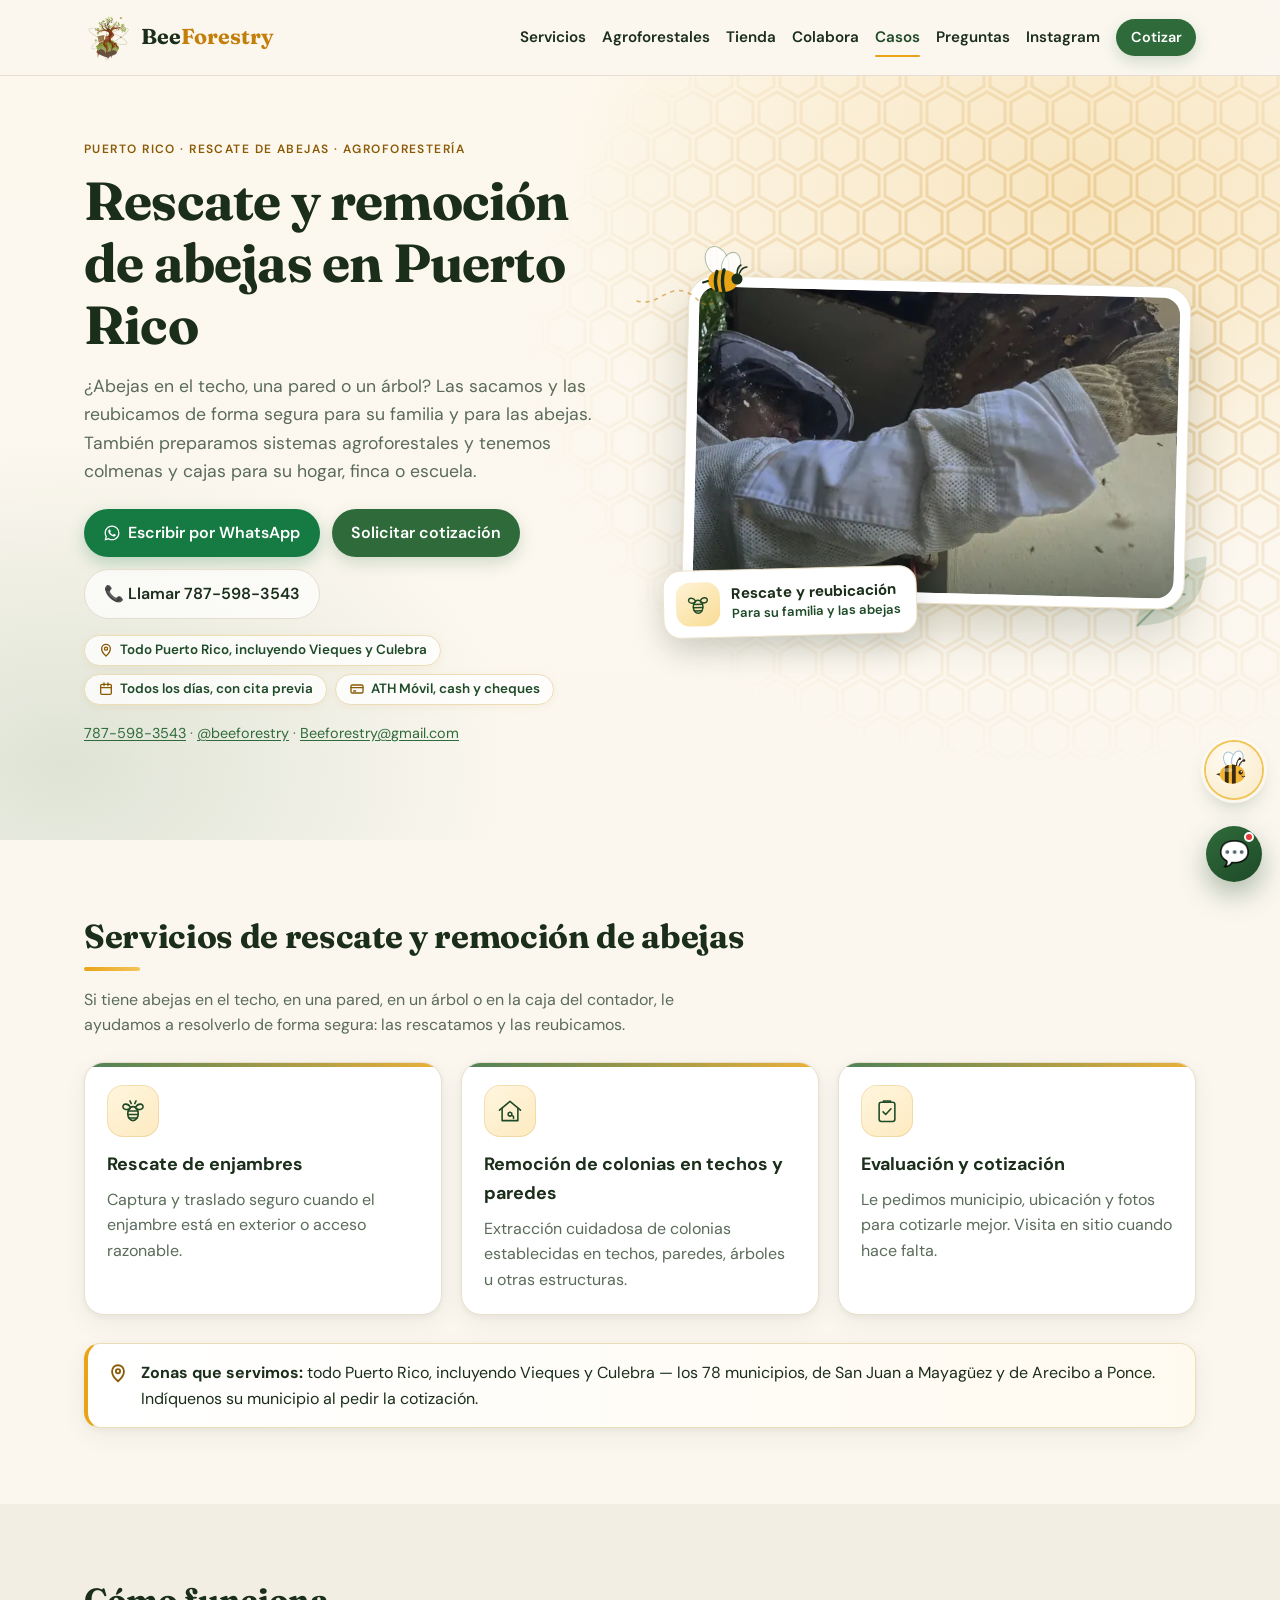
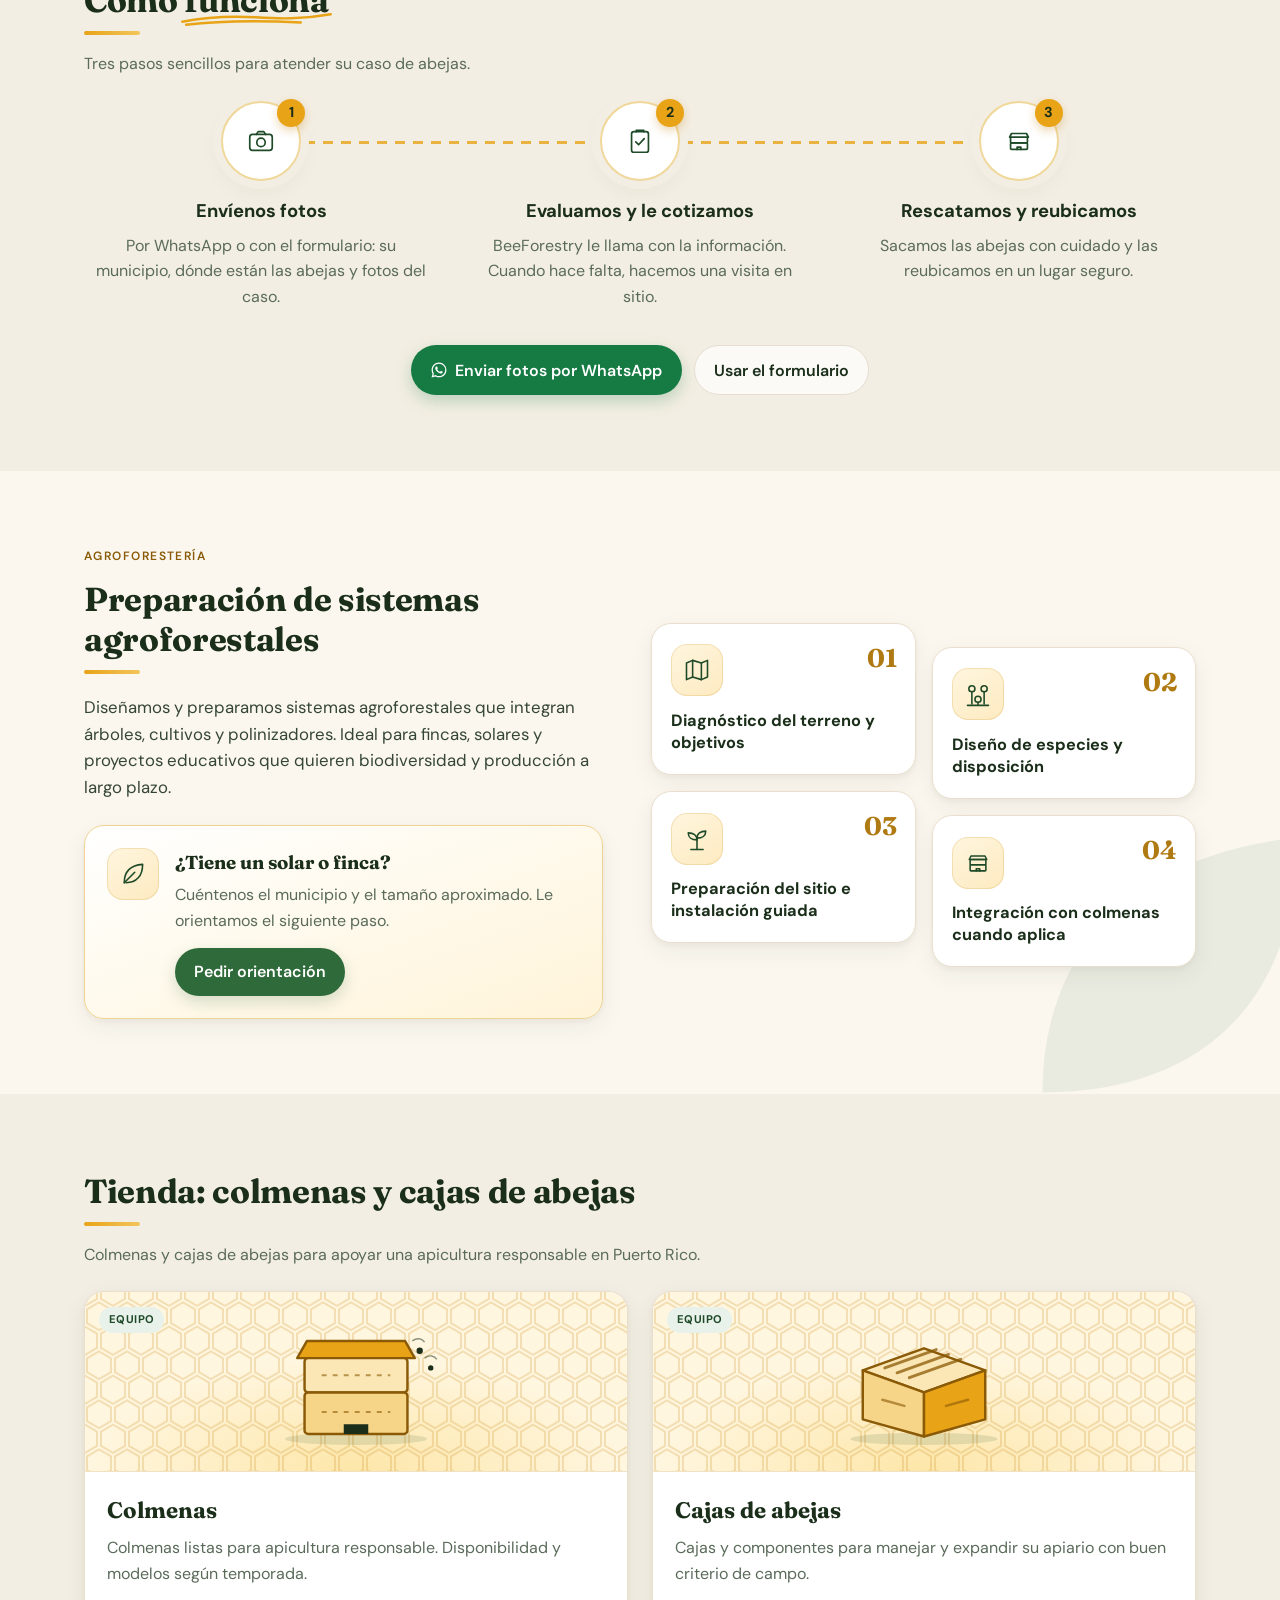
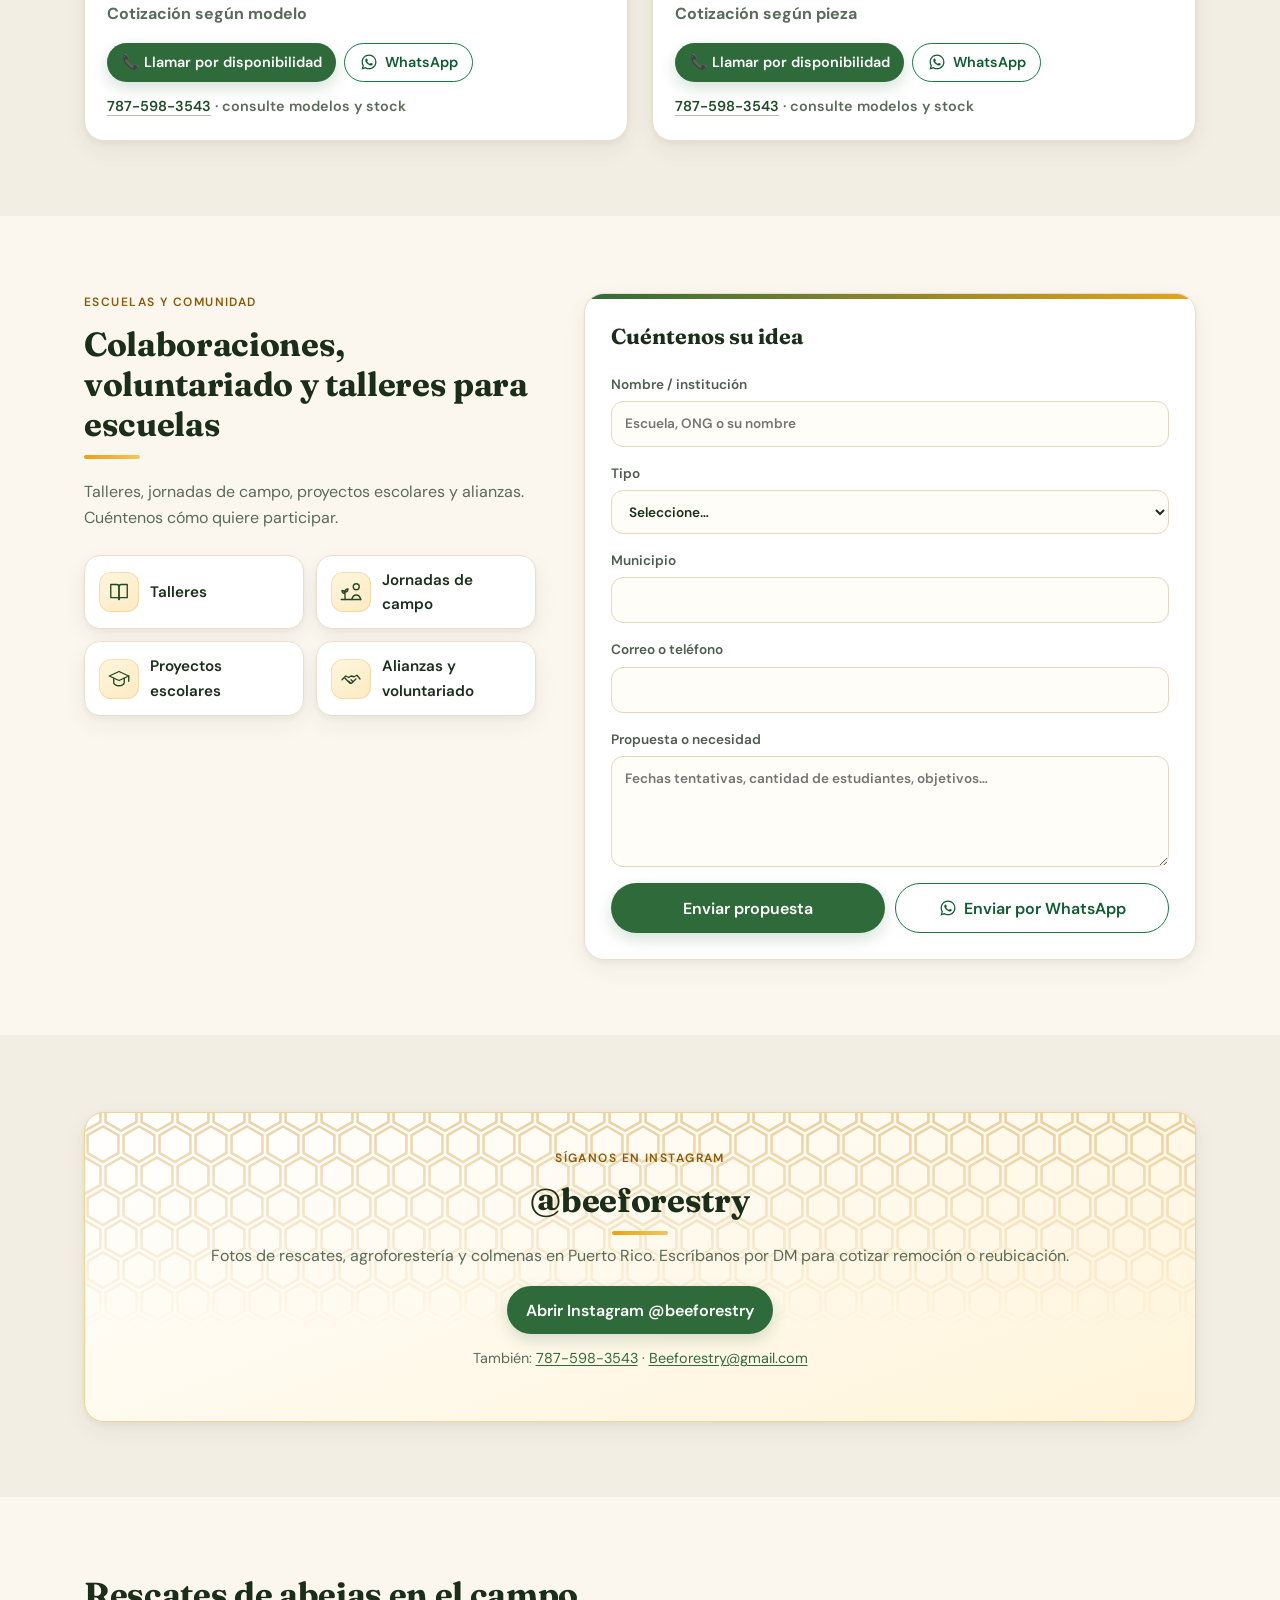
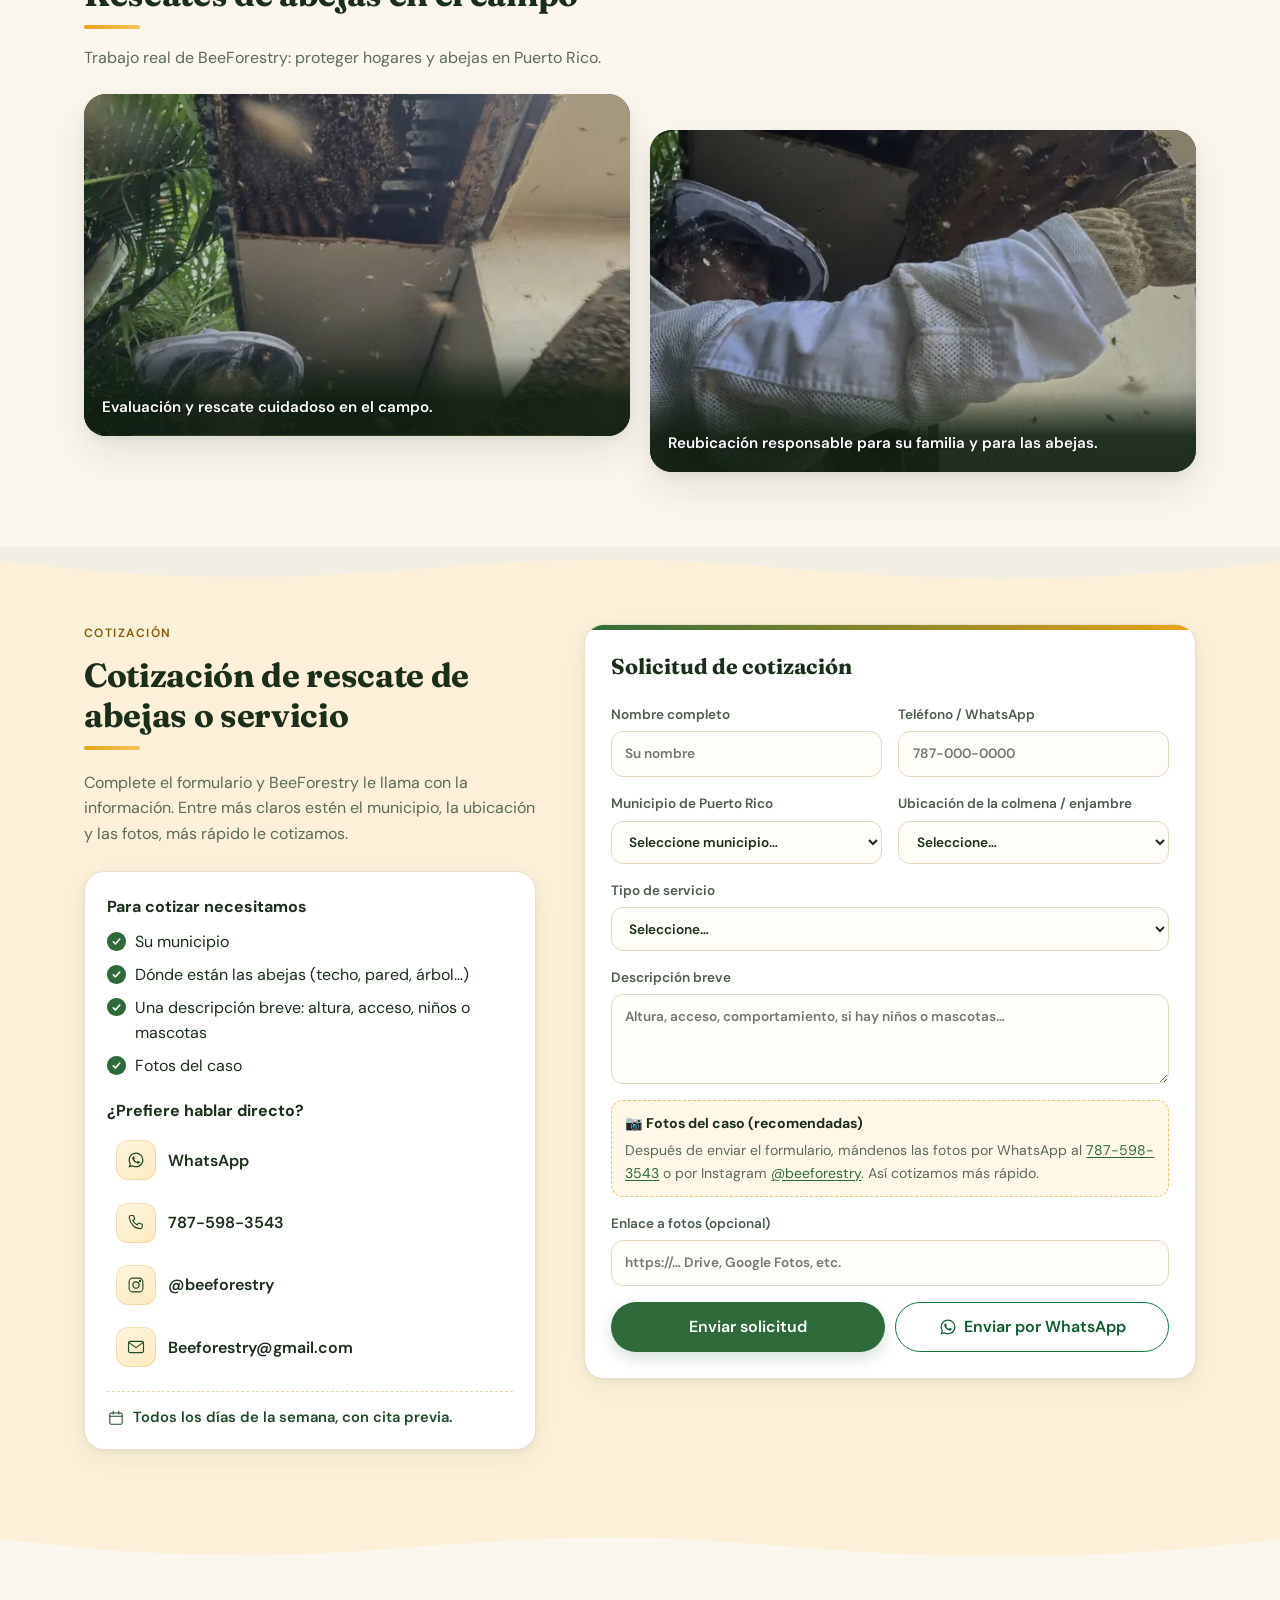
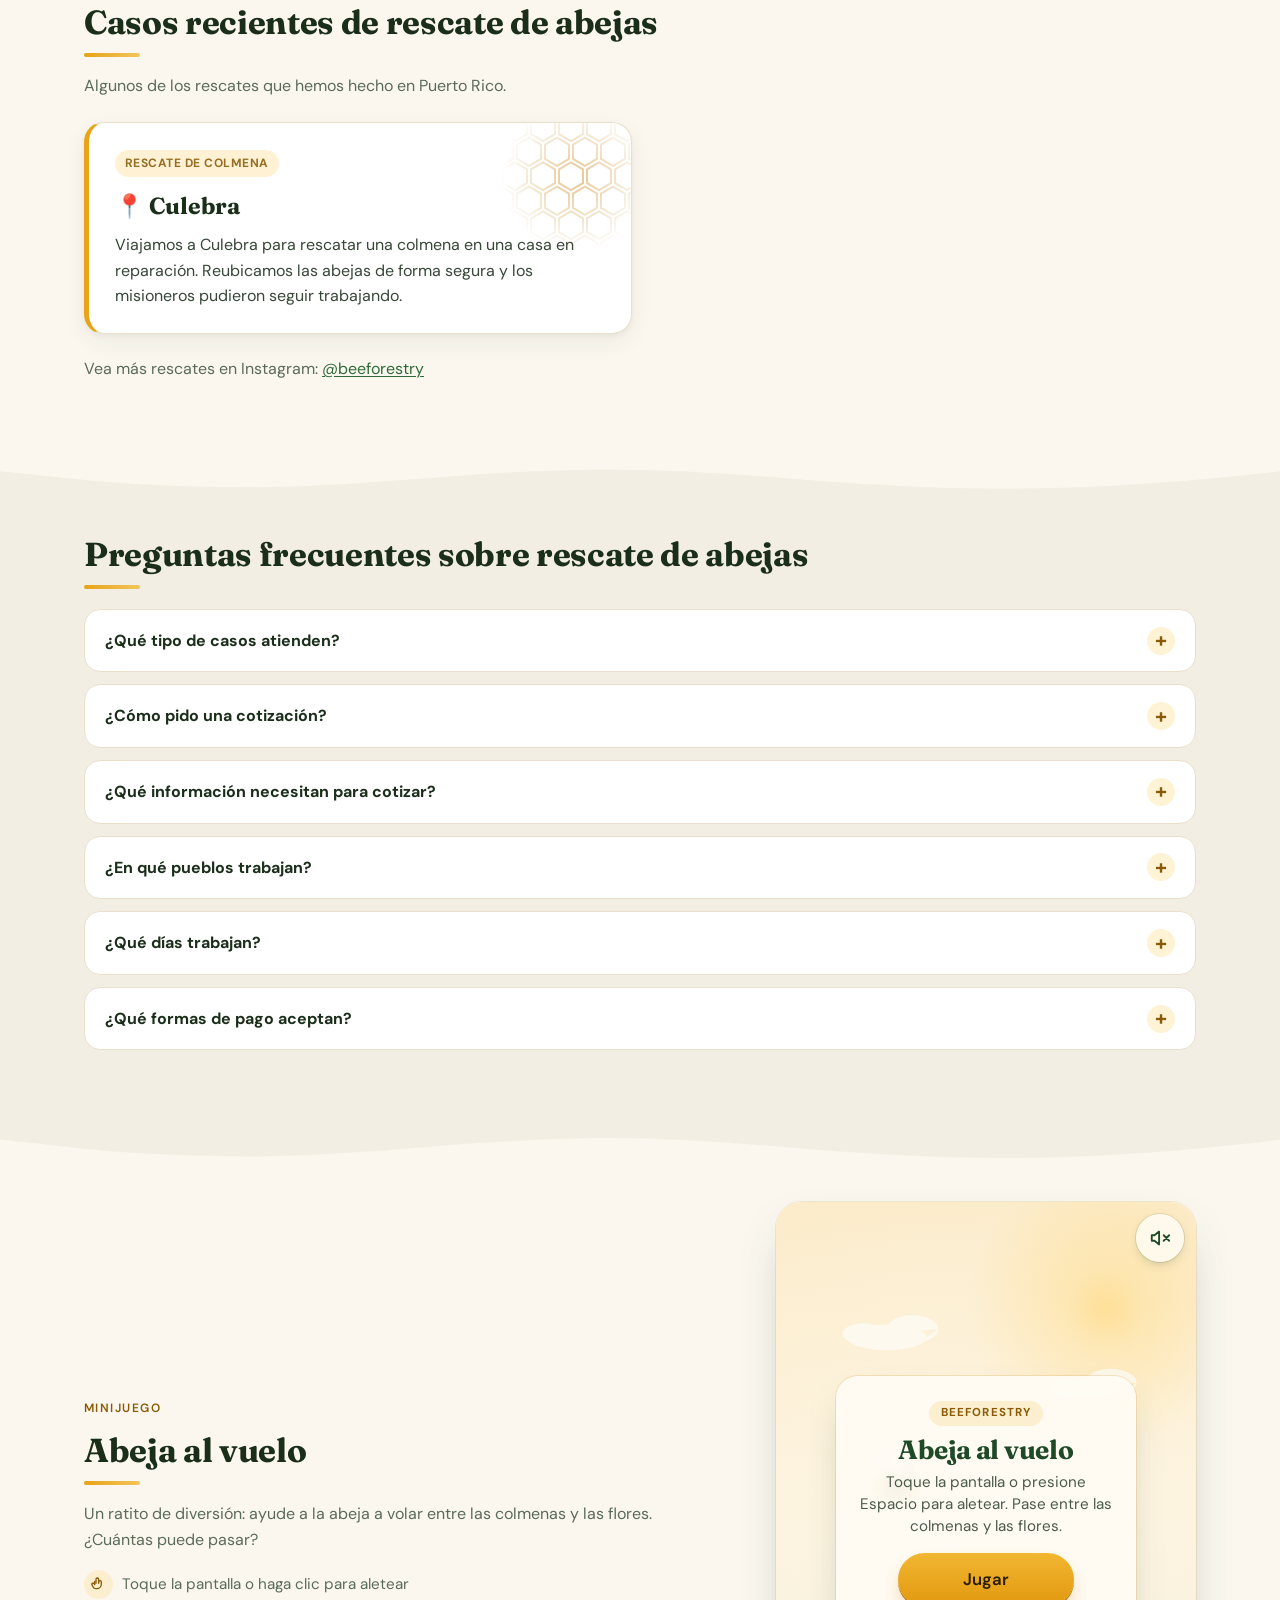
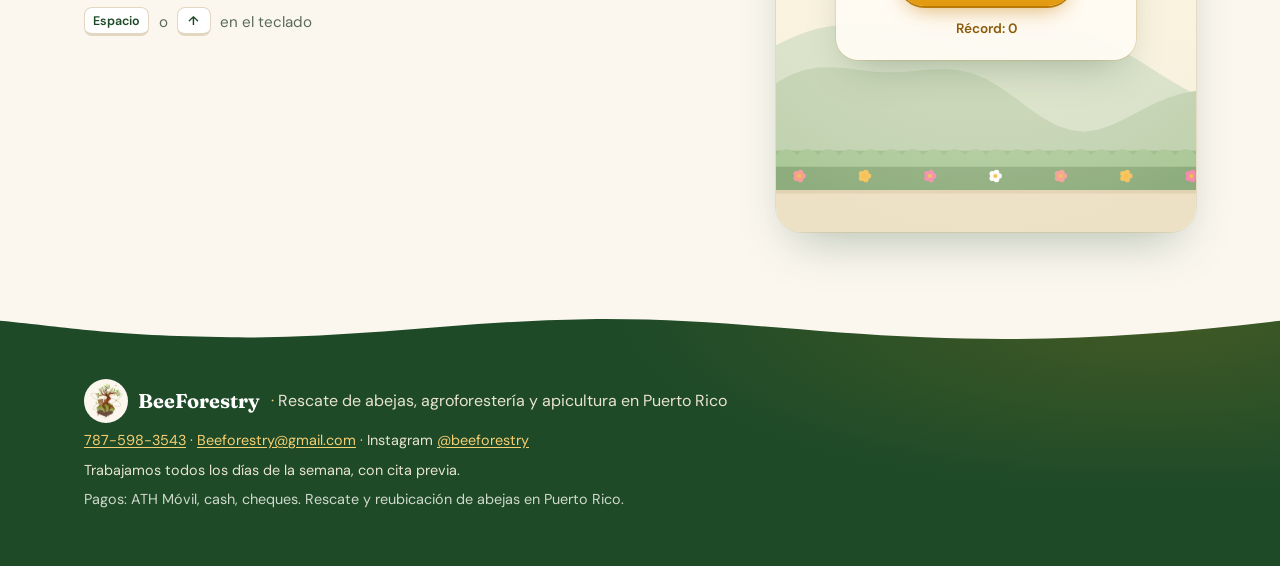
==== commit f024c063: "Abeja flotante que lleva al juego (juego.v2)" ====
--- a/index.html
+++ b/index.html
@@ -33,8 +33,8 @@
 <link rel="stylesheet" href="https://fonts.googleapis.com/css2?family=DM+Sans:opsz,wght@9..40,400;9..40,600;9..40,700&amp;family=Fraunces:opsz,wght@9..144,700&amp;display=swap" media="print" onload="this.media='all'" />
 <noscript><link rel="stylesheet" href="https://fonts.googleapis.com/css2?family=DM+Sans:opsz,wght@9..40,400;9..40,600;9..40,700&amp;family=Fraunces:opsz,wght@9..144,700&amp;display=swap" /></noscript>
 <link rel="stylesheet" href="styles.v9.css" />
-<link rel="stylesheet" href="juego.v1.css" media="print" onload="this.media='all'" />
-<noscript><link rel="stylesheet" href="juego.v1.css" /></noscript>
+<link rel="stylesheet" href="juego.v2.css" media="print" onload="this.media='all'" />
+<noscript><link rel="stylesheet" href="juego.v2.css" /></noscript>
 
 <script type="application/ld+json">
 {
@@ -749,7 +749,7 @@
     </div>
   </div>
 </section>
-<noscript><style>#juego{display:none}</style></noscript>
+<noscript><style>#juego,.bee-fab{display:none}</style></noscript>
 </main>
 
 <footer class="footer">
@@ -807,8 +807,25 @@
   });
 })();
 </script>
+<a href="#juego" class="bee-fab" aria-label="Jugar Abeja al vuelo" title="Jugar Abeja al vuelo">
+  <svg viewBox="0 0 48 48" aria-hidden="true" focusable="false">
+    <ellipse cx="19" cy="12" rx="7" ry="10" transform="rotate(-25 19 12)" fill="#ffffff" stroke="#9fc1d4" stroke-width="1.2" opacity=".95"/>
+    <ellipse cx="28" cy="11" rx="6.5" ry="10" transform="rotate(18 28 11)" fill="#ffffff" stroke="#9fc1d4" stroke-width="1.2"/>
+    <path d="M7 27.5 2.5 29 7 31z" fill="#3a2a12"/>
+    <ellipse cx="22" cy="29" rx="15" ry="11.5" fill="#f2b632"/>
+    <clipPath id="beeFabBody"><ellipse cx="22" cy="29" rx="15" ry="11.5"/></clipPath>
+    <g clip-path="url(#beeFabBody)" fill="#3a2a12"><rect x="13" y="15" width="4.6" height="30"/><rect x="21.5" y="15" width="4.6" height="30"/></g>
+    <ellipse cx="17" cy="24" rx="5" ry="2.4" fill="#fff" opacity=".35"/>
+    <circle cx="32" cy="27" r="2.6" fill="#3a2a12"/><circle cx="32.8" cy="26.1" r=".9" fill="#fff"/>
+    <circle cx="34" cy="32.5" r="2" fill="#f28f86" opacity=".6"/>
+    <path d="M33.5 31.5q1.6 1.8 3.4.2" fill="none" stroke="#3a2a12" stroke-width="1.2" stroke-linecap="round"/>
+    <path d="M30 19q2-6 6-6.5M27 18.5q.5-6.5 4-8" fill="none" stroke="#3a2a12" stroke-width="1.3" stroke-linecap="round"/>
+    <circle cx="36" cy="12.5" r="1.5" fill="#3a2a12"/><circle cx="31" cy="10.5" r="1.5" fill="#3a2a12"/>
+  </svg>
+  <span class="bee-fab-tip" aria-hidden="true">¡A jugar! Abeja al vuelo</span>
+</a>
 <script src="app.v10.js" defer></script>
 <script src="assistant.v10.js" defer></script>
-<script src="juego.v1.js" defer></script>
+<script src="juego.v2.js" defer></script>
 </body>
 </html>
--- a/juego.v2.css
+++ b/juego.v2.css
@@ -0,0 +1,175 @@
+/* =====================================================================
+   juego.v1 · "Abeja al vuelo" (minijuego opcional, sin librerías)
+   ===================================================================== */
+#juego { --wave-color: var(--alt); }
+main:has(#juego) + .footer { --wave-color: var(--paper); }
+
+.game-layout {
+  display: grid; gap: 1.75rem; align-items: center;
+}
+@media (min-width: 900px) {
+  .game-layout { grid-template-columns: minmax(0, 1fr) minmax(0, 420px); gap: 4rem; }
+}
+.game-copy .section-intro { margin-bottom: 1.1rem; }
+.game-keys {
+  list-style: none; margin: 0; padding: 0; display: grid; gap: 0.55rem;
+  color: var(--muted); font-size: 0.95rem;
+}
+.game-keys li { display: flex; align-items: center; gap: 0.6rem; }
+.game-keys kbd {
+  display: inline-grid; place-items: center; min-width: 2.1rem; height: 1.8rem; padding: 0 0.5rem;
+  font: 600 0.78rem/1 "DM Sans", system-ui, sans-serif; color: var(--leaf-deep);
+  background: #fff; border: 1px solid #e3d7c2; border-bottom-width: 3px; border-radius: 8px;
+}
+
+.game-card {
+  position: relative; width: 100%; max-width: 420px; margin: 0 auto;
+  aspect-ratio: 2 / 3; border-radius: 26px; overflow: hidden;
+  background: linear-gradient(180deg, #fdf6e6 0%, #f4ecd9 100%);
+  box-shadow: 0 1px 0 rgba(255,255,255,.8) inset, 0 0 0 1px rgba(196,127,10,.14), 0 22px 50px -18px rgba(30,74,40,.35);
+  isolation: isolate;
+}
+.game-card canvas {
+  position: absolute; inset: 0; width: 100%; height: 100%; display: block;
+  outline: none; -webkit-tap-highlight-color: transparent; user-select: none; -webkit-user-select: none;
+  cursor: pointer;
+}
+.game-card.is-playing canvas { touch-action: none; }
+.game-card canvas:focus-visible { box-shadow: inset 0 0 0 3px rgba(232,163,23,.75); }
+
+.game-overlay {
+  position: absolute; inset: 0; z-index: 2;
+  display: flex; flex-direction: column; align-items: center; justify-content: center; gap: 0.8rem;
+  padding: 1.5rem; text-align: center;
+  background: radial-gradient(120% 80% at 50% 45%, rgba(253,246,230,.55), rgba(253,246,230,.15) 70%);
+  opacity: 1; transition: opacity .25s ease;
+}
+.game-overlay[hidden] { display: none; }
+.game-panel {
+  width: min(300px, 100%); padding: 1.4rem 1.25rem 1.3rem;
+  background: rgba(255, 252, 245, 0.9); border-radius: 22px;
+  -webkit-backdrop-filter: blur(6px); backdrop-filter: blur(6px);
+  box-shadow: 0 0 0 1px rgba(196,127,10,.16), 0 18px 40px -16px rgba(30,74,40,.35);
+  animation: game-pop .35s cubic-bezier(.2,.9,.3,1.2) both;
+}
+@keyframes game-pop { from { opacity: 0; transform: translateY(10px) scale(.96); } to { opacity: 1; transform: none; } }
+.game-panel h3 {
+  margin: 0 0 0.35rem; font-family: Fraunces, Georgia, serif; font-size: 1.65rem; line-height: 1.15;
+  color: var(--leaf-deep); letter-spacing: -0.01em;
+}
+.game-panel p { margin: 0 0 1rem; color: #4a5a4a; font-size: 0.95rem; line-height: 1.45; }
+.game-panel .game-best { margin: 0.85rem 0 0; font-size: 0.85rem; color: var(--honey-text, #8a5a06); font-weight: 600; }
+.game-badge {
+  display: inline-block; margin-bottom: 0.55rem; padding: 0.22rem 0.7rem; border-radius: 999px;
+  font-size: 0.72rem; font-weight: 700; letter-spacing: .1em; text-transform: uppercase;
+  color: var(--honey-text, #8a5a06); background: #fcefcf;
+}
+.game-btn {
+  min-width: 11rem; min-height: 3rem; padding: 0.8rem 1.6rem; font-size: 1.05rem;
+  background: linear-gradient(180deg, #f2b632, #e2990f); color: #2a1d02;
+  box-shadow: 0 2px 0 #b97a07, 0 10px 22px -8px rgba(196,127,10,.65);
+  transition: transform .12s ease, box-shadow .12s ease, filter .2s ease;
+}
+.game-btn:hover { filter: brightness(1.04); text-decoration: none; }
+.game-btn:active { transform: translateY(2px); box-shadow: 0 0 0 #b97a07, 0 6px 14px -8px rgba(196,127,10,.65); }
+.game-btn:focus-visible { outline: 3px solid var(--leaf); outline-offset: 3px; }
+.game-stats { display: grid; grid-template-columns: 1fr 1fr; gap: 0.6rem; margin: 0.4rem 0 1.1rem; }
+.game-stats div { padding: 0.65rem 0.5rem; border-radius: 14px; background: #f7f0df; }
+.game-stats span { display: block; font-size: 0.72rem; font-weight: 700; letter-spacing: .08em; text-transform: uppercase; color: var(--muted); }
+.game-stats strong { display: block; font-family: Fraunces, Georgia, serif; font-size: 1.9rem; line-height: 1.1; color: var(--leaf-deep); }
+.game-newbest { color: var(--honey-text, #8a5a06) !important; font-weight: 700; margin-top: -0.4rem !important; }
+
+.game-sound {
+  position: absolute; top: 12px; right: 12px; z-index: 3;
+  display: grid; place-items: center; width: 44px; height: 44px; padding: 0;
+  border: 0; border-radius: 999px; cursor: pointer; color: var(--leaf-deep);
+  background: rgba(255, 252, 245, 0.85); box-shadow: 0 0 0 1px rgba(30,74,40,.12), 0 4px 12px -4px rgba(30,74,40,.3);
+  -webkit-backdrop-filter: blur(4px); backdrop-filter: blur(4px);
+}
+.game-sound:focus-visible { outline: 3px solid var(--honey); outline-offset: 2px; }
+.game-sound .ico-on { display: none; }
+.game-sound[aria-pressed="true"] .ico-on { display: block; }
+.game-sound[aria-pressed="true"] .ico-off { display: none; }
+
+@media (max-width: 800px) {
+  .game-copy { text-align: left; }
+  .game-keys li.desk { display: none; }
+  .game-card { border-radius: 22px; }
+}
+@media (prefers-reduced-motion: reduce) {
+  .game-panel { animation: none; }
+}
+.game-card .sr-only {
+  position: absolute; width: 1px; height: 1px; padding: 0; margin: -1px; overflow: hidden;
+  clip: rect(0 0 0 0); white-space: nowrap; border: 0;
+}
+.game-keys .tap {
+  display: inline-grid; place-items: center; width: 1.8rem; height: 1.8rem; border-radius: 999px;
+  background: #fcefcf; color: var(--honey-text, #8a5a06); flex: none;
+}
+/* En teléfonos bajitos, que la tarjeta completa quepa entre el header y la barra de abajo */
+@media (max-width: 800px) {
+  .game-card { width: min(100%, calc((100svh - 170px) * 2 / 3)); min-width: 280px; }
+}
+/* Mantener el botón miel también en hover/foco (el .btn del sitio lo pone verde) */
+.game-card .game-btn, .game-card .game-btn:hover, .game-card .game-btn:focus, .game-card .game-btn:focus-visible {
+  background: linear-gradient(180deg, #f2b632, #e2990f); color: #2a1d02;
+}
+
+/* ---------- Celular primero: toques sin demora, sin zoom, sin rebote ---------- */
+.game-card {
+  -webkit-touch-callout: none; -webkit-user-select: none; user-select: none;
+  -webkit-tap-highlight-color: transparent; touch-action: manipulation;
+}
+.game-card canvas { touch-action: none; }
+.game-overlay { touch-action: manipulation; cursor: pointer; }
+.game-panel { cursor: default; }
+.game-sound { width: 48px; height: 48px; touch-action: manipulation; }
+.game-btn { min-height: 3.25rem; touch-action: manipulation; }
+.game-tap-hint { margin: 0.75rem 0 0 !important; font-size: 0.8rem !important; color: var(--muted) !important; }
+/* Celular acostado: que el juego completo quepa en la altura */
+@media (orientation: landscape) and (max-height: 520px) {
+  .game-layout { grid-template-columns: minmax(0, 1fr) auto; gap: 1.5rem; }
+  .game-card { width: calc((100svh - 20px) * 2 / 3); min-width: 0; max-width: none; }
+  /* mientras se juega acostado, el header se esconde para dar toda la altura al juego */
+  html.bee-playing .top { transform: translateY(-110%); transition: transform .2s ease; }
+  .game-panel { padding: 0.9rem 0.8rem; }
+  .game-panel h3 { font-size: 1.25rem; }
+  .game-panel p { font-size: 0.8rem; margin-bottom: 0.6rem; }
+  .game-stats strong { font-size: 1.4rem; }
+  .game-btn { min-width: 8rem; min-height: 2.75rem; font-size: 0.95rem; padding: 0.55rem 1rem; }
+}
+
+/* ---------- v2 · Botón flotante de la abeja (lleva al juego) ---------- */
+.bee-fab {
+  position: fixed; right: 1.1rem; bottom: 6.4rem; z-index: 2147481000;
+  display: grid; place-items: center; width: 56px; height: 56px; border-radius: 999px;
+  background: radial-gradient(circle at 35% 30%, #fffaf0, #fbefd3 70%);
+  box-shadow: 0 0 0 2px #f2c55c, 0 0 0 5px rgba(255, 250, 240, .9), 0 10px 24px -8px rgba(30, 74, 40, .45);
+  text-decoration: none; -webkit-tap-highlight-color: transparent; touch-action: manipulation;
+  transition: transform .2s ease, box-shadow .2s ease, opacity .25s ease, visibility .25s;
+}
+.bee-fab:hover { text-decoration: none; transform: translateY(-2px) scale(1.04); }
+.bee-fab:active { transform: scale(.94); }
+.bee-fab:focus-visible { outline: 3px solid var(--leaf); outline-offset: 4px; }
+.bee-fab svg { display: block; width: 40px; height: 40px; animation: bee-fab-bob 3.2s ease-in-out infinite; }
+.bee-fab .bee-fab-tip {
+  position: absolute; right: calc(100% + 10px); top: 50%; translate: 0 -50%;
+  white-space: nowrap; padding: .4rem .75rem; border-radius: 999px;
+  font: 700 .82rem/1 "DM Sans", system-ui, sans-serif; color: var(--leaf-deep);
+  background: #fffaf0; box-shadow: 0 0 0 1px rgba(196,127,10,.2), 0 6px 16px -6px rgba(30,74,40,.35);
+  opacity: 0; pointer-events: none; transition: opacity .2s ease;
+}
+.bee-fab:hover .bee-fab-tip, .bee-fab:focus-visible .bee-fab-tip { opacity: 1; }
+.bee-fab.is-hidden { opacity: 0; visibility: hidden; transform: scale(.8); pointer-events: none; }
+@keyframes bee-fab-bob { 0%, 100% { transform: translateY(0) rotate(-4deg); } 50% { transform: translateY(-3px) rotate(3deg); } }
+@media (max-width: 800px) {
+  /* justo encima de la barra Llamar / WhatsApp / chat */
+  .bee-fab { right: 12px; bottom: calc(82px + env(safe-area-inset-bottom)); width: 52px; height: 52px; }
+  .bee-fab svg { width: 36px; height: 36px; }
+  .bee-fab .bee-fab-tip { display: none; }
+}
+@media (prefers-reduced-motion: reduce) {
+  .bee-fab svg { animation: none; }
+}
+@media print { .bee-fab { display: none; } }
--- a/juego.v2.css
+++ b/juego.v2.css
@@ -0,0 +1,175 @@
+/* =====================================================================
+   juego.v1 · "Abeja al vuelo" (minijuego opcional, sin librerías)
+   ===================================================================== */
+#juego { --wave-color: var(--alt); }
+main:has(#juego) + .footer { --wave-color: var(--paper); }
+
+.game-layout {
+  display: grid; gap: 1.75rem; align-items: center;
+}
+@media (min-width: 900px) {
+  .game-layout { grid-template-columns: minmax(0, 1fr) minmax(0, 420px); gap: 4rem; }
+}
+.game-copy .section-intro { margin-bottom: 1.1rem; }
+.game-keys {
+  list-style: none; margin: 0; padding: 0; display: grid; gap: 0.55rem;
+  color: var(--muted); font-size: 0.95rem;
+}
+.game-keys li { display: flex; align-items: center; gap: 0.6rem; }
+.game-keys kbd {
+  display: inline-grid; place-items: center; min-width: 2.1rem; height: 1.8rem; padding: 0 0.5rem;
+  font: 600 0.78rem/1 "DM Sans", system-ui, sans-serif; color: var(--leaf-deep);
+  background: #fff; border: 1px solid #e3d7c2; border-bottom-width: 3px; border-radius: 8px;
+}
+
+.game-card {
+  position: relative; width: 100%; max-width: 420px; margin: 0 auto;
+  aspect-ratio: 2 / 3; border-radius: 26px; overflow: hidden;
+  background: linear-gradient(180deg, #fdf6e6 0%, #f4ecd9 100%);
+  box-shadow: 0 1px 0 rgba(255,255,255,.8) inset, 0 0 0 1px rgba(196,127,10,.14), 0 22px 50px -18px rgba(30,74,40,.35);
+  isolation: isolate;
+}
+.game-card canvas {
+  position: absolute; inset: 0; width: 100%; height: 100%; display: block;
+  outline: none; -webkit-tap-highlight-color: transparent; user-select: none; -webkit-user-select: none;
+  cursor: pointer;
+}
+.game-card.is-playing canvas { touch-action: none; }
+.game-card canvas:focus-visible { box-shadow: inset 0 0 0 3px rgba(232,163,23,.75); }
+
+.game-overlay {
+  position: absolute; inset: 0; z-index: 2;
+  display: flex; flex-direction: column; align-items: center; justify-content: center; gap: 0.8rem;
+  padding: 1.5rem; text-align: center;
+  background: radial-gradient(120% 80% at 50% 45%, rgba(253,246,230,.55), rgba(253,246,230,.15) 70%);
+  opacity: 1; transition: opacity .25s ease;
+}
+.game-overlay[hidden] { display: none; }
+.game-panel {
+  width: min(300px, 100%); padding: 1.4rem 1.25rem 1.3rem;
+  background: rgba(255, 252, 245, 0.9); border-radius: 22px;
+  -webkit-backdrop-filter: blur(6px); backdrop-filter: blur(6px);
+  box-shadow: 0 0 0 1px rgba(196,127,10,.16), 0 18px 40px -16px rgba(30,74,40,.35);
+  animation: game-pop .35s cubic-bezier(.2,.9,.3,1.2) both;
+}
+@keyframes game-pop { from { opacity: 0; transform: translateY(10px) scale(.96); } to { opacity: 1; transform: none; } }
+.game-panel h3 {
+  margin: 0 0 0.35rem; font-family: Fraunces, Georgia, serif; font-size: 1.65rem; line-height: 1.15;
+  color: var(--leaf-deep); letter-spacing: -0.01em;
+}
+.game-panel p { margin: 0 0 1rem; color: #4a5a4a; font-size: 0.95rem; line-height: 1.45; }
+.game-panel .game-best { margin: 0.85rem 0 0; font-size: 0.85rem; color: var(--honey-text, #8a5a06); font-weight: 600; }
+.game-badge {
+  display: inline-block; margin-bottom: 0.55rem; padding: 0.22rem 0.7rem; border-radius: 999px;
+  font-size: 0.72rem; font-weight: 700; letter-spacing: .1em; text-transform: uppercase;
+  color: var(--honey-text, #8a5a06); background: #fcefcf;
+}
+.game-btn {
+  min-width: 11rem; min-height: 3rem; padding: 0.8rem 1.6rem; font-size: 1.05rem;
+  background: linear-gradient(180deg, #f2b632, #e2990f); color: #2a1d02;
+  box-shadow: 0 2px 0 #b97a07, 0 10px 22px -8px rgba(196,127,10,.65);
+  transition: transform .12s ease, box-shadow .12s ease, filter .2s ease;
+}
+.game-btn:hover { filter: brightness(1.04); text-decoration: none; }
+.game-btn:active { transform: translateY(2px); box-shadow: 0 0 0 #b97a07, 0 6px 14px -8px rgba(196,127,10,.65); }
+.game-btn:focus-visible { outline: 3px solid var(--leaf); outline-offset: 3px; }
+.game-stats { display: grid; grid-template-columns: 1fr 1fr; gap: 0.6rem; margin: 0.4rem 0 1.1rem; }
+.game-stats div { padding: 0.65rem 0.5rem; border-radius: 14px; background: #f7f0df; }
+.game-stats span { display: block; font-size: 0.72rem; font-weight: 700; letter-spacing: .08em; text-transform: uppercase; color: var(--muted); }
+.game-stats strong { display: block; font-family: Fraunces, Georgia, serif; font-size: 1.9rem; line-height: 1.1; color: var(--leaf-deep); }
+.game-newbest { color: var(--honey-text, #8a5a06) !important; font-weight: 700; margin-top: -0.4rem !important; }
+
+.game-sound {
+  position: absolute; top: 12px; right: 12px; z-index: 3;
+  display: grid; place-items: center; width: 44px; height: 44px; padding: 0;
+  border: 0; border-radius: 999px; cursor: pointer; color: var(--leaf-deep);
+  background: rgba(255, 252, 245, 0.85); box-shadow: 0 0 0 1px rgba(30,74,40,.12), 0 4px 12px -4px rgba(30,74,40,.3);
+  -webkit-backdrop-filter: blur(4px); backdrop-filter: blur(4px);
+}
+.game-sound:focus-visible { outline: 3px solid var(--honey); outline-offset: 2px; }
+.game-sound .ico-on { display: none; }
+.game-sound[aria-pressed="true"] .ico-on { display: block; }
+.game-sound[aria-pressed="true"] .ico-off { display: none; }
+
+@media (max-width: 800px) {
+  .game-copy { text-align: left; }
+  .game-keys li.desk { display: none; }
+  .game-card { border-radius: 22px; }
+}
+@media (prefers-reduced-motion: reduce) {
+  .game-panel { animation: none; }
+}
+.game-card .sr-only {
+  position: absolute; width: 1px; height: 1px; padding: 0; margin: -1px; overflow: hidden;
+  clip: rect(0 0 0 0); white-space: nowrap; border: 0;
+}
+.game-keys .tap {
+  display: inline-grid; place-items: center; width: 1.8rem; height: 1.8rem; border-radius: 999px;
+  background: #fcefcf; color: var(--honey-text, #8a5a06); flex: none;
+}
+/* En teléfonos bajitos, que la tarjeta completa quepa entre el header y la barra de abajo */
+@media (max-width: 800px) {
+  .game-card { width: min(100%, calc((100svh - 170px) * 2 / 3)); min-width: 280px; }
+}
+/* Mantener el botón miel también en hover/foco (el .btn del sitio lo pone verde) */
+.game-card .game-btn, .game-card .game-btn:hover, .game-card .game-btn:focus, .game-card .game-btn:focus-visible {
+  background: linear-gradient(180deg, #f2b632, #e2990f); color: #2a1d02;
+}
+
+/* ---------- Celular primero: toques sin demora, sin zoom, sin rebote ---------- */
+.game-card {
+  -webkit-touch-callout: none; -webkit-user-select: none; user-select: none;
+  -webkit-tap-highlight-color: transparent; touch-action: manipulation;
+}
+.game-card canvas { touch-action: none; }
+.game-overlay { touch-action: manipulation; cursor: pointer; }
+.game-panel { cursor: default; }
+.game-sound { width: 48px; height: 48px; touch-action: manipulation; }
+.game-btn { min-height: 3.25rem; touch-action: manipulation; }
+.game-tap-hint { margin: 0.75rem 0 0 !important; font-size: 0.8rem !important; color: var(--muted) !important; }
+/* Celular acostado: que el juego completo quepa en la altura */
+@media (orientation: landscape) and (max-height: 520px) {
+  .game-layout { grid-template-columns: minmax(0, 1fr) auto; gap: 1.5rem; }
+  .game-card { width: calc((100svh - 20px) * 2 / 3); min-width: 0; max-width: none; }
+  /* mientras se juega acostado, el header se esconde para dar toda la altura al juego */
+  html.bee-playing .top { transform: translateY(-110%); transition: transform .2s ease; }
+  .game-panel { padding: 0.9rem 0.8rem; }
+  .game-panel h3 { font-size: 1.25rem; }
+  .game-panel p { font-size: 0.8rem; margin-bottom: 0.6rem; }
+  .game-stats strong { font-size: 1.4rem; }
+  .game-btn { min-width: 8rem; min-height: 2.75rem; font-size: 0.95rem; padding: 0.55rem 1rem; }
+}
+
+/* ---------- v2 · Botón flotante de la abeja (lleva al juego) ---------- */
+.bee-fab {
+  position: fixed; right: 1.1rem; bottom: 6.4rem; z-index: 2147481000;
+  display: grid; place-items: center; width: 56px; height: 56px; border-radius: 999px;
+  background: radial-gradient(circle at 35% 30%, #fffaf0, #fbefd3 70%);
+  box-shadow: 0 0 0 2px #f2c55c, 0 0 0 5px rgba(255, 250, 240, .9), 0 10px 24px -8px rgba(30, 74, 40, .45);
+  text-decoration: none; -webkit-tap-highlight-color: transparent; touch-action: manipulation;
+  transition: transform .2s ease, box-shadow .2s ease, opacity .25s ease, visibility .25s;
+}
+.bee-fab:hover { text-decoration: none; transform: translateY(-2px) scale(1.04); }
+.bee-fab:active { transform: scale(.94); }
+.bee-fab:focus-visible { outline: 3px solid var(--leaf); outline-offset: 4px; }
+.bee-fab svg { display: block; width: 40px; height: 40px; animation: bee-fab-bob 3.2s ease-in-out infinite; }
+.bee-fab .bee-fab-tip {
+  position: absolute; right: calc(100% + 10px); top: 50%; translate: 0 -50%;
+  white-space: nowrap; padding: .4rem .75rem; border-radius: 999px;
+  font: 700 .82rem/1 "DM Sans", system-ui, sans-serif; color: var(--leaf-deep);
+  background: #fffaf0; box-shadow: 0 0 0 1px rgba(196,127,10,.2), 0 6px 16px -6px rgba(30,74,40,.35);
+  opacity: 0; pointer-events: none; transition: opacity .2s ease;
+}
+.bee-fab:hover .bee-fab-tip, .bee-fab:focus-visible .bee-fab-tip { opacity: 1; }
+.bee-fab.is-hidden { opacity: 0; visibility: hidden; transform: scale(.8); pointer-events: none; }
+@keyframes bee-fab-bob { 0%, 100% { transform: translateY(0) rotate(-4deg); } 50% { transform: translateY(-3px) rotate(3deg); } }
+@media (max-width: 800px) {
+  /* justo encima de la barra Llamar / WhatsApp / chat */
+  .bee-fab { right: 12px; bottom: calc(82px + env(safe-area-inset-bottom)); width: 52px; height: 52px; }
+  .bee-fab svg { width: 36px; height: 36px; }
+  .bee-fab .bee-fab-tip { display: none; }
+}
+@media (prefers-reduced-motion: reduce) {
+  .bee-fab svg { animation: none; }
+}
+@media print { .bee-fab { display: none; } }
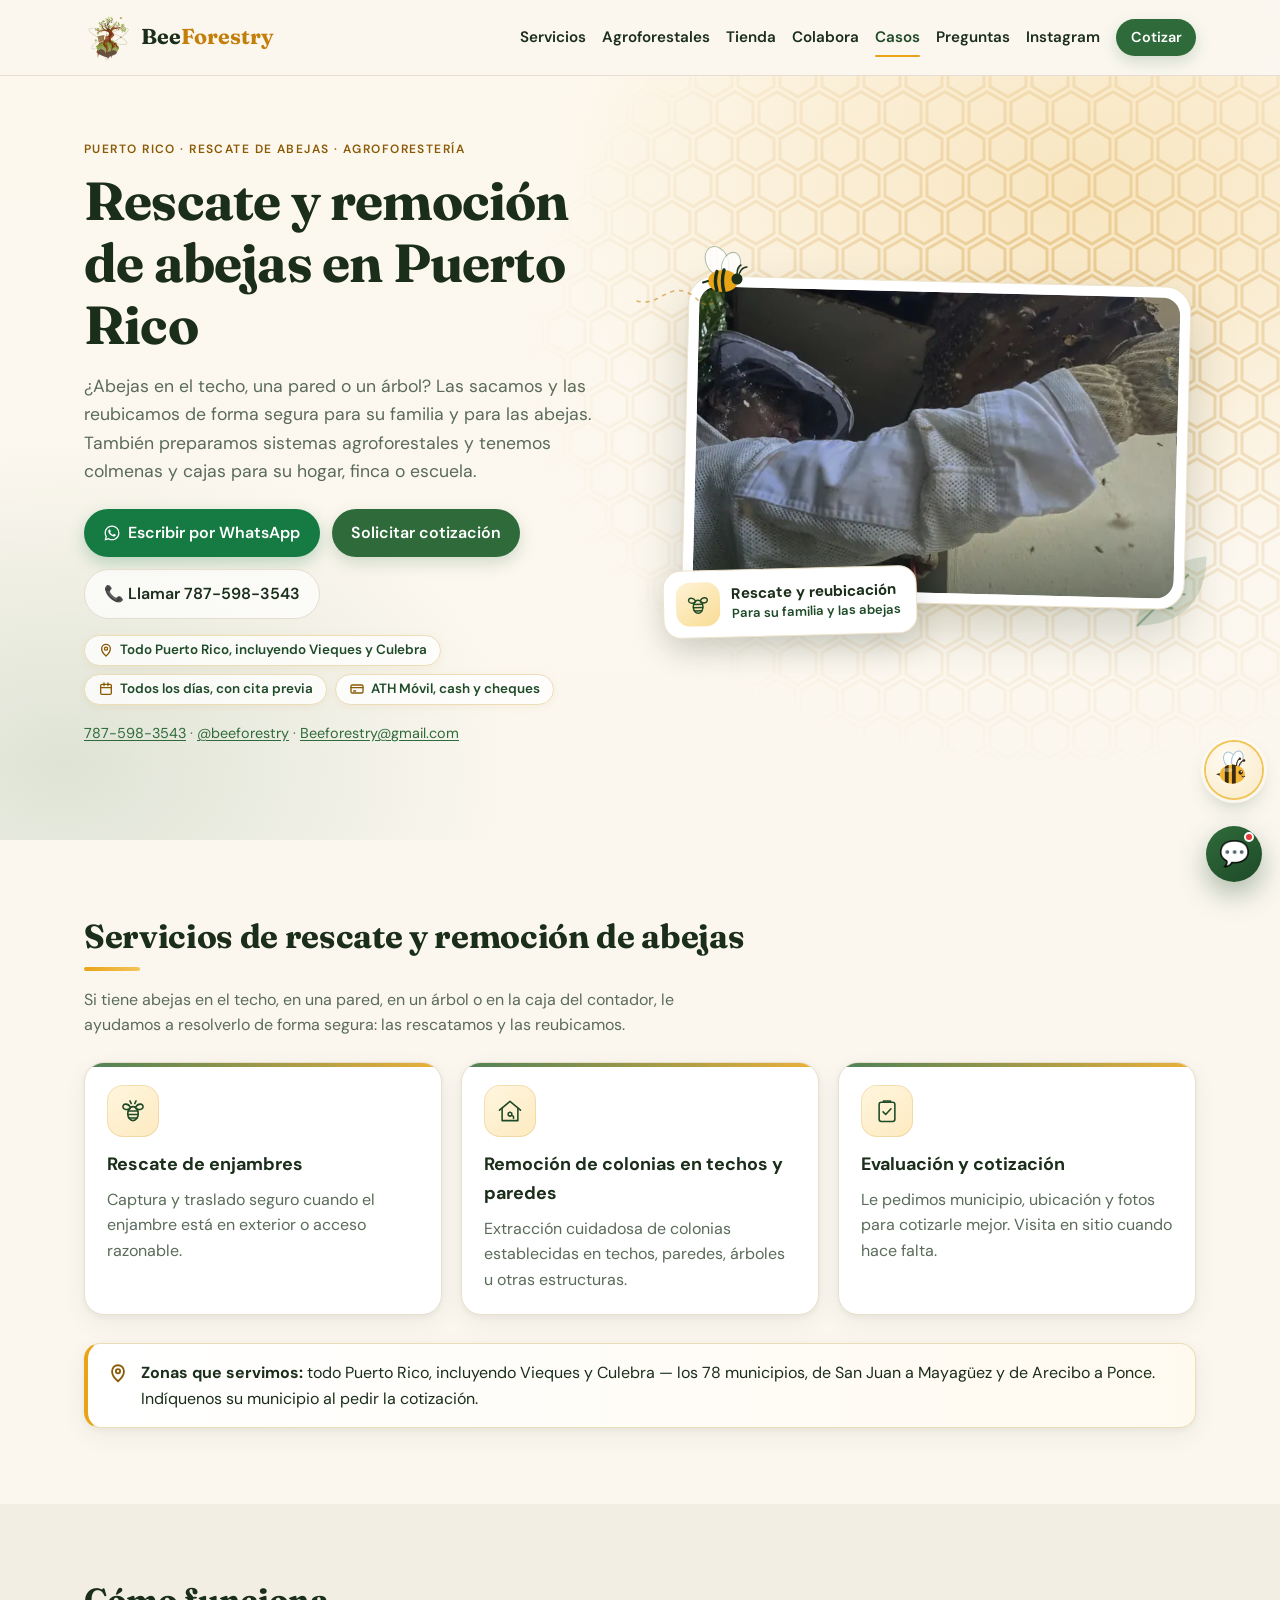
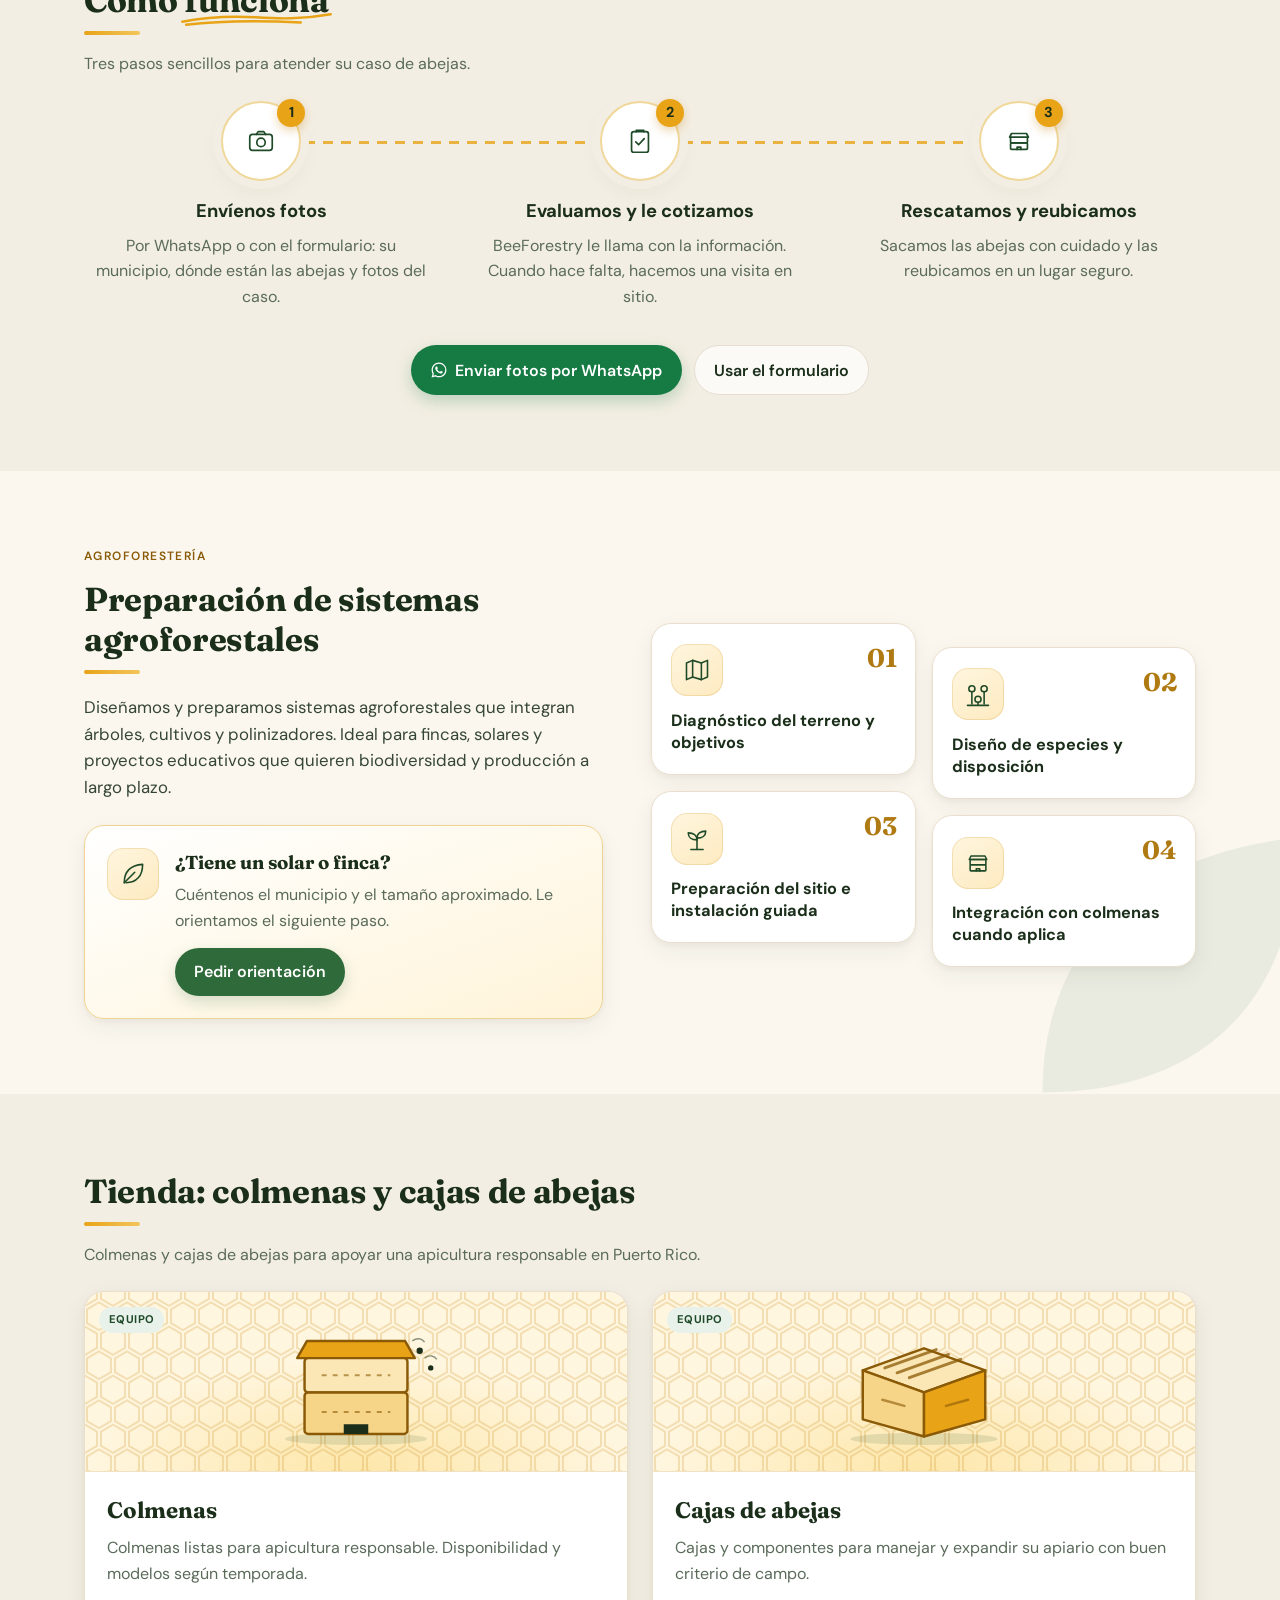
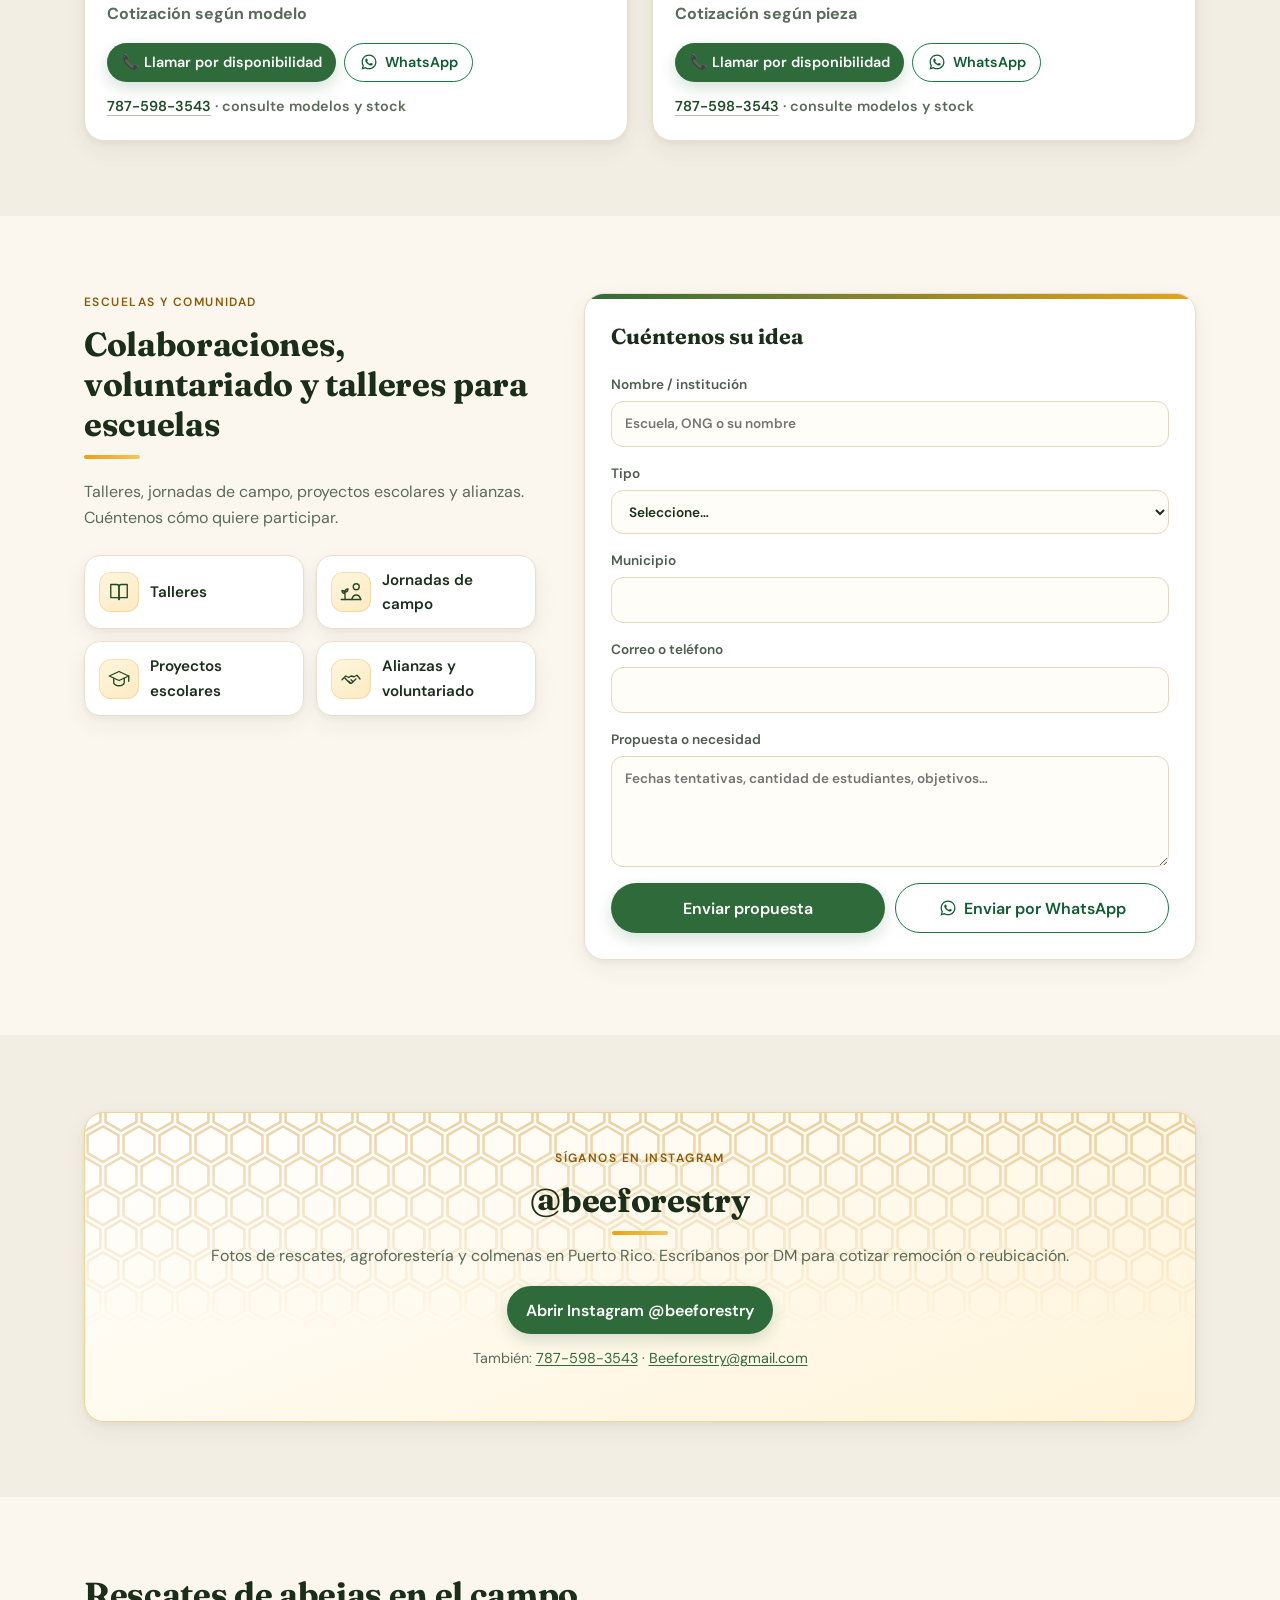
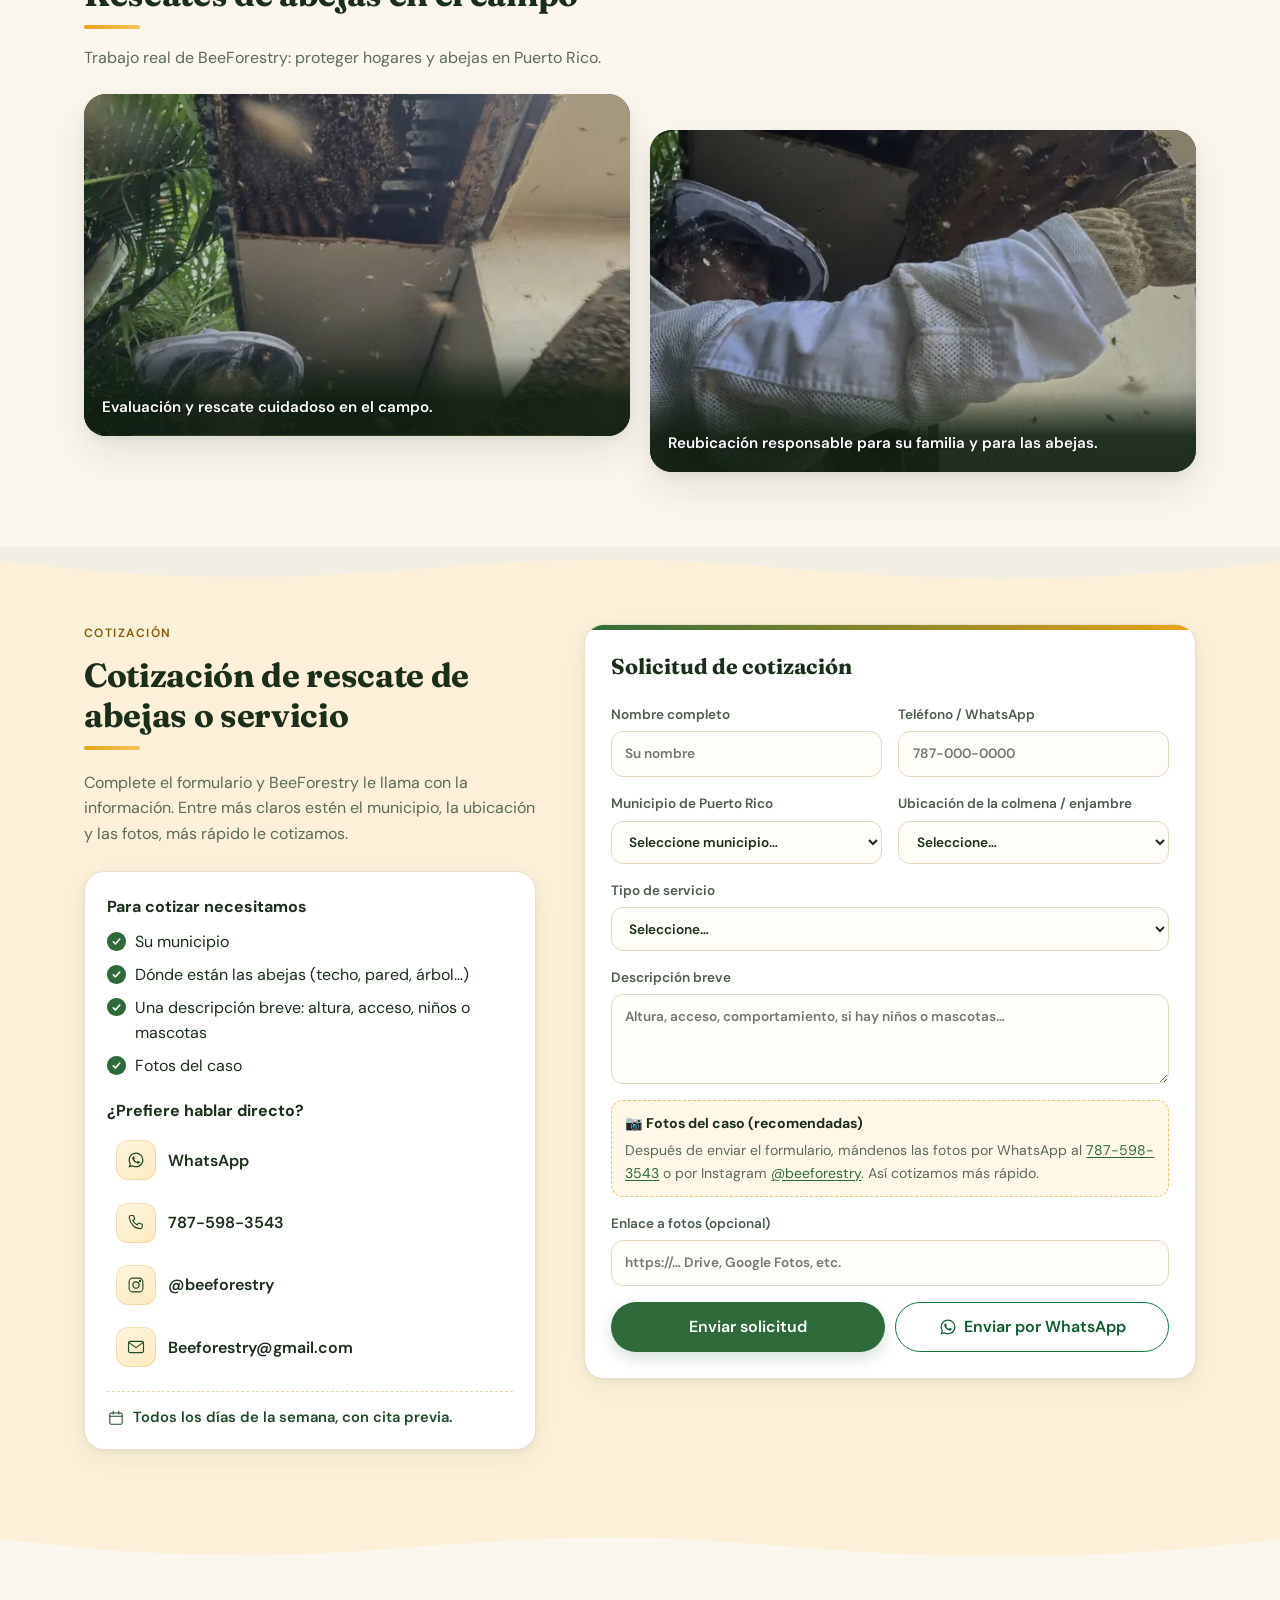
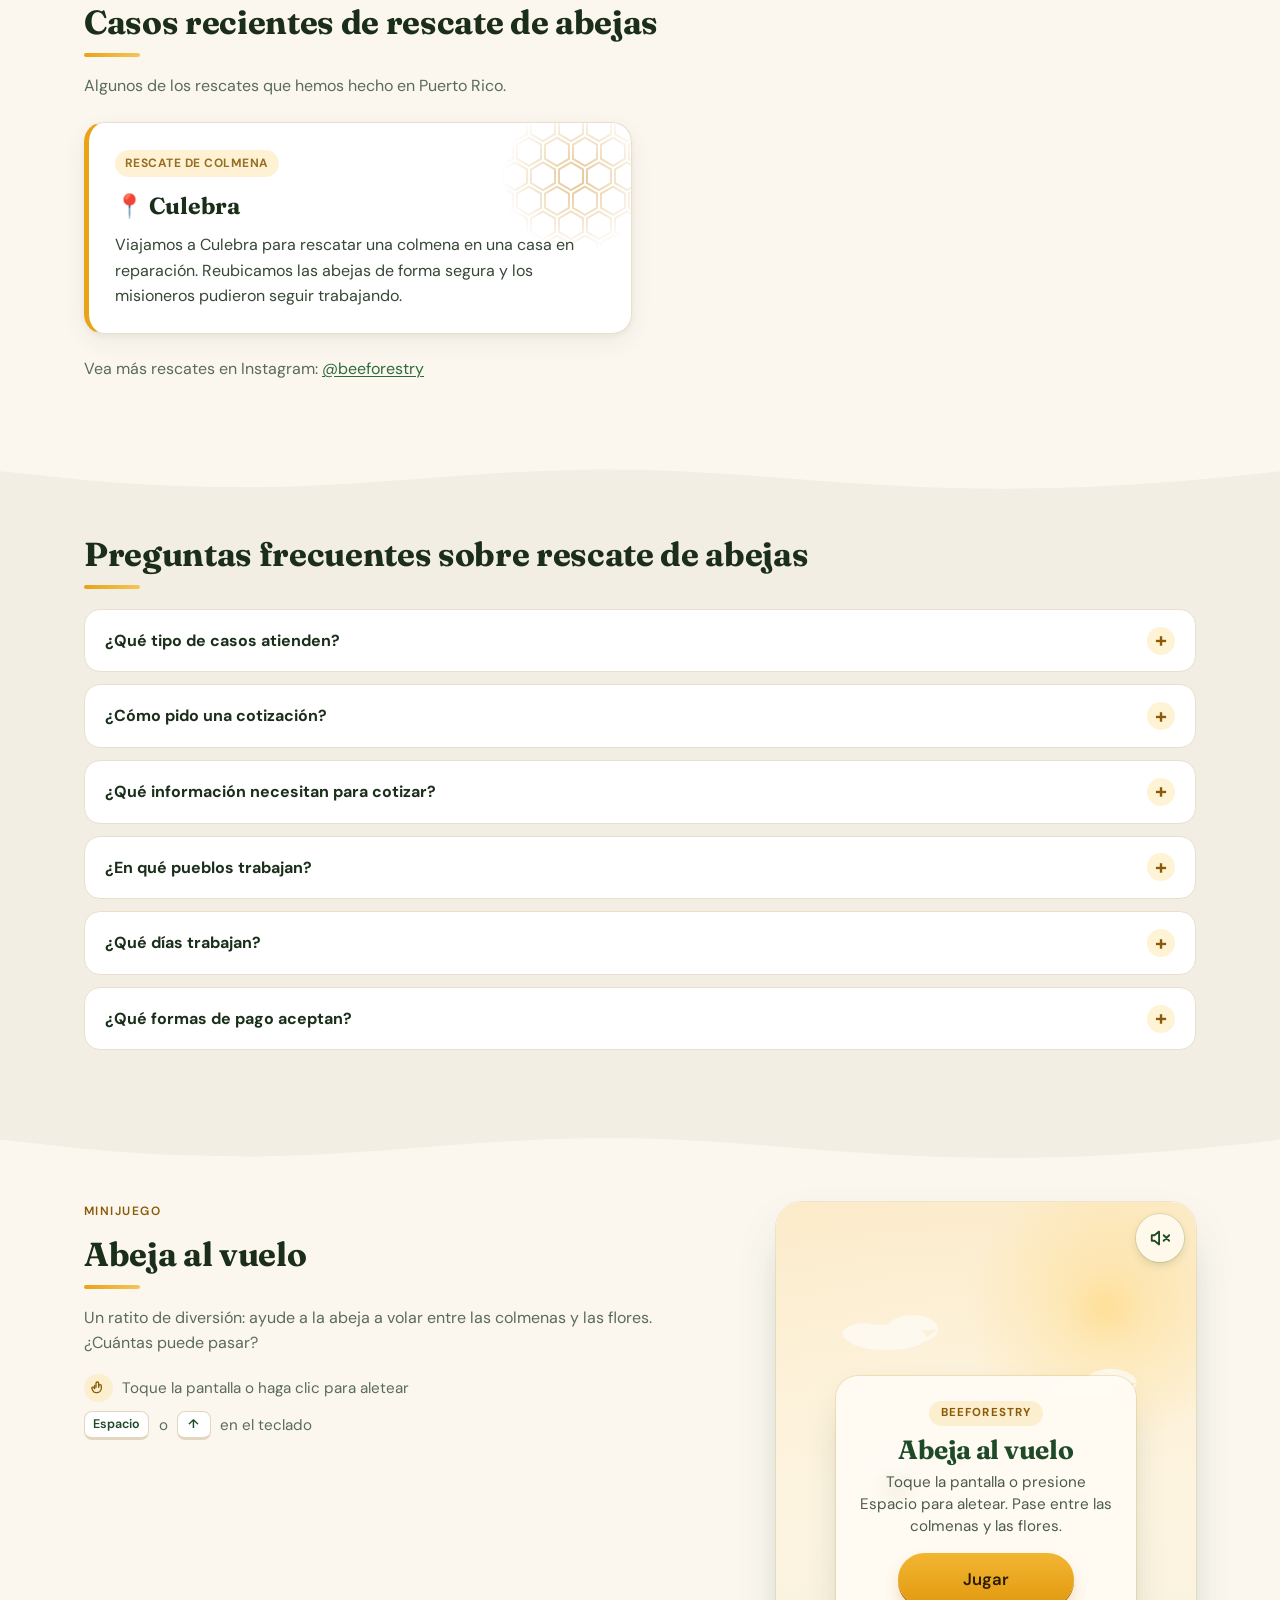
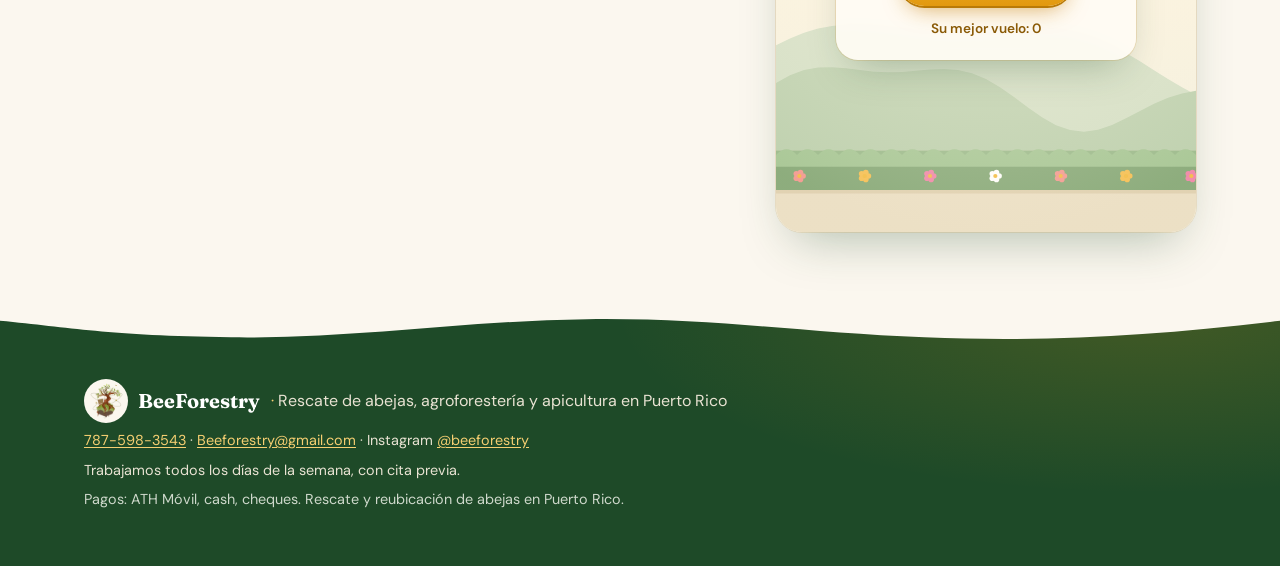
==== commit f5508b1e: "Vista previa: récord de jugadores con nombre (juego.v3); servidor Apps Script pendiente de implement" ====
--- a/index.html
+++ b/index.html
@@ -33,8 +33,8 @@
 <link rel="stylesheet" href="https://fonts.googleapis.com/css2?family=DM+Sans:opsz,wght@9..40,400;9..40,600;9..40,700&amp;family=Fraunces:opsz,wght@9..144,700&amp;display=swap" media="print" onload="this.media='all'" />
 <noscript><link rel="stylesheet" href="https://fonts.googleapis.com/css2?family=DM+Sans:opsz,wght@9..40,400;9..40,600;9..40,700&amp;family=Fraunces:opsz,wght@9..144,700&amp;display=swap" /></noscript>
 <link rel="stylesheet" href="styles.v9.css" />
-<link rel="stylesheet" href="juego.v2.css" media="print" onload="this.media='all'" />
-<noscript><link rel="stylesheet" href="juego.v2.css" /></noscript>
+<link rel="stylesheet" href="juego.v3.css" media="print" onload="this.media='all'" />
+<noscript><link rel="stylesheet" href="juego.v3.css" /></noscript>
 
 <script type="application/ld+json">
 {
@@ -712,7 +712,7 @@
         <li class="desk"><kbd>Espacio</kbd> o <kbd>↑</kbd> en el teclado</li>
       </ul>
     </div>
-    <div id="bee-game" class="game-card">
+    <div id="bee-game" class="game-card" data-board-url="">
       <canvas width="360" height="540" tabindex="0" role="img" aria-label="Juego Abeja al vuelo: una abeja vuela entre colmenas de colores y follaje con flores"></canvas>
       <button type="button" class="game-sound" aria-pressed="false" aria-label="Encender sonido">
         <svg class="ico-off" viewBox="0 0 24 24" width="22" height="22" aria-hidden="true" focusable="false" fill="none" stroke="currentColor" stroke-width="2" stroke-linecap="round" stroke-linejoin="round"><path d="M11 5 6 9H3v6h3l5 4z"/><path d="m22 9-6 6M16 9l6 6"/></svg>
@@ -724,7 +724,11 @@
           <h3>Abeja al vuelo</h3>
           <p>Toque la pantalla o presione Espacio para aletear. Pase entre las colmenas y las flores.</p>
           <button type="button" class="btn game-btn" data-action="play">Jugar</button>
-          <p class="game-best">Récord: <span data-best-start>0</span></p>
+          <p class="game-best">Su mejor vuelo: <span data-best-start>0</span></p>
+          <div class="game-mini-board" data-board-mini hidden>
+            <p class="game-mini-title">Mejores vuelos</p>
+            <ol data-board-list="5"></ol>
+          </div>
         </div>
       </div>
       <div class="game-overlay" data-screen="over" hidden>
@@ -732,9 +736,21 @@
           <h3>¡Buen vuelo!</h3>
           <div class="game-stats">
             <div><span>Puntos</span><strong data-score>0</strong></div>
-            <div><span>Récord</span><strong data-best>0</strong></div>
+            <div><span>Su mejor</span><strong data-best>0</strong></div>
           </div>
           <p class="game-newbest" data-newbest hidden>¡Nuevo récord!</p>
+          <form class="game-save" data-save-form novalidate hidden>
+            <label for="bee-name">Su nombre para el récord</label>
+            <div class="game-save-row">
+              <input id="bee-name" name="nombre" type="text" placeholder="Su nombre" maxlength="24" minlength="2" autocomplete="given-name" autocapitalize="words" spellcheck="false" enterkeyhint="done" required aria-describedby="bee-name-msg" />
+              <button type="submit" class="btn game-save-btn">Guardar en el récord</button>
+            </div>
+            <p id="bee-name-msg" class="game-save-msg" role="status" aria-live="polite"></p>
+          </form>
+          <div class="game-saved" data-saved hidden>
+            <p class="game-saved-msg" data-saved-msg></p>
+            <ol data-board-list="10"></ol>
+          </div>
           <button type="button" class="btn game-btn" data-action="play">Jugar de nuevo</button>
         </div>
       </div>
@@ -746,6 +762,12 @@
         </div>
       </div>
       <p class="sr-only" data-live aria-live="polite"></p>
+    </div>
+    <div class="game-board card" data-board hidden>
+      <h3>Récord de jugadores</h3>
+      <p class="muted">Los 10 mejores vuelos.</p>
+      <ol data-board-list="10"></ol>
+      <p class="game-board-empty muted" data-board-empty hidden>Todavía no hay vuelos guardados. ¡Sea el primero!</p>
     </div>
   </div>
 </section>
@@ -826,6 +848,6 @@
 </a>
 <script src="app.v10.js" defer></script>
 <script src="assistant.v10.js" defer></script>
-<script src="juego.v2.js" defer></script>
+<script src="juego.v3.js" defer></script>
 </body>
 </html>
--- a/juego.v3.css
+++ b/juego.v3.css
@@ -0,0 +1,262 @@
+/* =====================================================================
+   juego.v1 · "Abeja al vuelo" (minijuego opcional, sin librerías)
+   ===================================================================== */
+#juego { --wave-color: var(--alt); }
+main:has(#juego) + .footer { --wave-color: var(--paper); }
+
+.game-layout {
+  display: grid; gap: 1.75rem; align-items: center;
+}
+@media (min-width: 900px) {
+  .game-layout { grid-template-columns: minmax(0, 1fr) minmax(0, 420px); gap: 4rem; }
+}
+.game-copy .section-intro { margin-bottom: 1.1rem; }
+.game-keys {
+  list-style: none; margin: 0; padding: 0; display: grid; gap: 0.55rem;
+  color: var(--muted); font-size: 0.95rem;
+}
+.game-keys li { display: flex; align-items: center; gap: 0.6rem; }
+.game-keys kbd {
+  display: inline-grid; place-items: center; min-width: 2.1rem; height: 1.8rem; padding: 0 0.5rem;
+  font: 600 0.78rem/1 "DM Sans", system-ui, sans-serif; color: var(--leaf-deep);
+  background: #fff; border: 1px solid #e3d7c2; border-bottom-width: 3px; border-radius: 8px;
+}
+
+.game-card {
+  position: relative; width: 100%; max-width: 420px; margin: 0 auto;
+  aspect-ratio: 2 / 3; border-radius: 26px; overflow: hidden;
+  background: linear-gradient(180deg, #fdf6e6 0%, #f4ecd9 100%);
+  box-shadow: 0 1px 0 rgba(255,255,255,.8) inset, 0 0 0 1px rgba(196,127,10,.14), 0 22px 50px -18px rgba(30,74,40,.35);
+  isolation: isolate;
+}
+.game-card canvas {
+  position: absolute; inset: 0; width: 100%; height: 100%; display: block;
+  outline: none; -webkit-tap-highlight-color: transparent; user-select: none; -webkit-user-select: none;
+  cursor: pointer;
+}
+.game-card.is-playing canvas { touch-action: none; }
+.game-card canvas:focus-visible { box-shadow: inset 0 0 0 3px rgba(232,163,23,.75); }
+
+.game-overlay {
+  position: absolute; inset: 0; z-index: 2;
+  display: flex; flex-direction: column; align-items: center; justify-content: center; gap: 0.8rem;
+  padding: 1.5rem; text-align: center;
+  background: radial-gradient(120% 80% at 50% 45%, rgba(253,246,230,.55), rgba(253,246,230,.15) 70%);
+  opacity: 1; transition: opacity .25s ease;
+}
+.game-overlay[hidden] { display: none; }
+.game-panel {
+  width: min(300px, 100%); padding: 1.4rem 1.25rem 1.3rem;
+  background: rgba(255, 252, 245, 0.9); border-radius: 22px;
+  -webkit-backdrop-filter: blur(6px); backdrop-filter: blur(6px);
+  box-shadow: 0 0 0 1px rgba(196,127,10,.16), 0 18px 40px -16px rgba(30,74,40,.35);
+  animation: game-pop .35s cubic-bezier(.2,.9,.3,1.2) both;
+}
+@keyframes game-pop { from { opacity: 0; transform: translateY(10px) scale(.96); } to { opacity: 1; transform: none; } }
+.game-panel h3 {
+  margin: 0 0 0.35rem; font-family: Fraunces, Georgia, serif; font-size: 1.65rem; line-height: 1.15;
+  color: var(--leaf-deep); letter-spacing: -0.01em;
+}
+.game-panel p { margin: 0 0 1rem; color: #4a5a4a; font-size: 0.95rem; line-height: 1.45; }
+.game-panel .game-best { margin: 0.85rem 0 0; font-size: 0.85rem; color: var(--honey-text, #8a5a06); font-weight: 600; }
+.game-badge {
+  display: inline-block; margin-bottom: 0.55rem; padding: 0.22rem 0.7rem; border-radius: 999px;
+  font-size: 0.72rem; font-weight: 700; letter-spacing: .1em; text-transform: uppercase;
+  color: var(--honey-text, #8a5a06); background: #fcefcf;
+}
+.game-btn {
+  min-width: 11rem; min-height: 3rem; padding: 0.8rem 1.6rem; font-size: 1.05rem;
+  background: linear-gradient(180deg, #f2b632, #e2990f); color: #2a1d02;
+  box-shadow: 0 2px 0 #b97a07, 0 10px 22px -8px rgba(196,127,10,.65);
+  transition: transform .12s ease, box-shadow .12s ease, filter .2s ease;
+}
+.game-btn:hover { filter: brightness(1.04); text-decoration: none; }
+.game-btn:active { transform: translateY(2px); box-shadow: 0 0 0 #b97a07, 0 6px 14px -8px rgba(196,127,10,.65); }
+.game-btn:focus-visible { outline: 3px solid var(--leaf); outline-offset: 3px; }
+.game-stats { display: grid; grid-template-columns: 1fr 1fr; gap: 0.6rem; margin: 0.4rem 0 1.1rem; }
+.game-stats div { padding: 0.65rem 0.5rem; border-radius: 14px; background: #f7f0df; }
+.game-stats span { display: block; font-size: 0.72rem; font-weight: 700; letter-spacing: .08em; text-transform: uppercase; color: var(--muted); }
+.game-stats strong { display: block; font-family: Fraunces, Georgia, serif; font-size: 1.9rem; line-height: 1.1; color: var(--leaf-deep); }
+.game-newbest { color: var(--honey-text, #8a5a06) !important; font-weight: 700; margin-top: -0.4rem !important; }
+
+.game-sound {
+  position: absolute; top: 12px; right: 12px; z-index: 3;
+  display: grid; place-items: center; width: 44px; height: 44px; padding: 0;
+  border: 0; border-radius: 999px; cursor: pointer; color: var(--leaf-deep);
+  background: rgba(255, 252, 245, 0.85); box-shadow: 0 0 0 1px rgba(30,74,40,.12), 0 4px 12px -4px rgba(30,74,40,.3);
+  -webkit-backdrop-filter: blur(4px); backdrop-filter: blur(4px);
+}
+.game-sound:focus-visible { outline: 3px solid var(--honey); outline-offset: 2px; }
+.game-sound .ico-on { display: none; }
+.game-sound[aria-pressed="true"] .ico-on { display: block; }
+.game-sound[aria-pressed="true"] .ico-off { display: none; }
+
+@media (max-width: 800px) {
+  .game-copy { text-align: left; }
+  .game-keys li.desk { display: none; }
+  .game-card { border-radius: 22px; }
+}
+@media (prefers-reduced-motion: reduce) {
+  .game-panel { animation: none; }
+}
+.game-card .sr-only {
+  position: absolute; width: 1px; height: 1px; padding: 0; margin: -1px; overflow: hidden;
+  clip: rect(0 0 0 0); white-space: nowrap; border: 0;
+}
+.game-keys .tap {
+  display: inline-grid; place-items: center; width: 1.8rem; height: 1.8rem; border-radius: 999px;
+  background: #fcefcf; color: var(--honey-text, #8a5a06); flex: none;
+}
+/* En teléfonos bajitos, que la tarjeta completa quepa entre el header y la barra de abajo */
+@media (max-width: 800px) {
+  .game-card { width: min(100%, calc((100svh - 170px) * 2 / 3)); min-width: 280px; }
+}
+/* Mantener el botón miel también en hover/foco (el .btn del sitio lo pone verde) */
+.game-card .game-btn, .game-card .game-btn:hover, .game-card .game-btn:focus, .game-card .game-btn:focus-visible {
+  background: linear-gradient(180deg, #f2b632, #e2990f); color: #2a1d02;
+}
+
+/* ---------- Celular primero: toques sin demora, sin zoom, sin rebote ---------- */
+.game-card {
+  -webkit-touch-callout: none; -webkit-user-select: none; user-select: none;
+  -webkit-tap-highlight-color: transparent; touch-action: manipulation;
+}
+.game-card canvas { touch-action: none; }
+.game-overlay { touch-action: manipulation; cursor: pointer; }
+.game-panel { cursor: default; }
+.game-sound { width: 48px; height: 48px; touch-action: manipulation; }
+.game-btn { min-height: 3.25rem; touch-action: manipulation; }
+.game-tap-hint { margin: 0.75rem 0 0 !important; font-size: 0.8rem !important; color: var(--muted) !important; }
+/* Celular acostado: que el juego completo quepa en la altura */
+@media (orientation: landscape) and (max-height: 520px) {
+  .game-layout { grid-template-columns: minmax(0, 1fr) auto; gap: 1.5rem; }
+  .game-card { width: calc((100svh - 20px) * 2 / 3); min-width: 0; max-width: none; }
+  /* mientras se juega acostado, el header se esconde para dar toda la altura al juego */
+  html.bee-playing .top { transform: translateY(-110%); transition: transform .2s ease; }
+  .game-panel { padding: 0.9rem 0.8rem; }
+  .game-panel h3 { font-size: 1.25rem; }
+  .game-panel p { font-size: 0.8rem; margin-bottom: 0.6rem; }
+  .game-stats strong { font-size: 1.4rem; }
+  .game-btn { min-width: 8rem; min-height: 2.75rem; font-size: 0.95rem; padding: 0.55rem 1rem; }
+}
+
+/* ---------- v2 · Botón flotante de la abeja (lleva al juego) ---------- */
+.bee-fab {
+  position: fixed; right: 1.1rem; bottom: 6.4rem; z-index: 2147481000;
+  display: grid; place-items: center; width: 56px; height: 56px; border-radius: 999px;
+  background: radial-gradient(circle at 35% 30%, #fffaf0, #fbefd3 70%);
+  box-shadow: 0 0 0 2px #f2c55c, 0 0 0 5px rgba(255, 250, 240, .9), 0 10px 24px -8px rgba(30, 74, 40, .45);
+  text-decoration: none; -webkit-tap-highlight-color: transparent; touch-action: manipulation;
+  transition: transform .2s ease, box-shadow .2s ease, opacity .25s ease, visibility .25s;
+}
+.bee-fab:hover { text-decoration: none; transform: translateY(-2px) scale(1.04); }
+.bee-fab:active { transform: scale(.94); }
+.bee-fab:focus-visible { outline: 3px solid var(--leaf); outline-offset: 4px; }
+.bee-fab svg { display: block; width: 40px; height: 40px; animation: bee-fab-bob 3.2s ease-in-out infinite; }
+.bee-fab .bee-fab-tip {
+  position: absolute; right: calc(100% + 10px); top: 50%; translate: 0 -50%;
+  white-space: nowrap; padding: .4rem .75rem; border-radius: 999px;
+  font: 700 .82rem/1 "DM Sans", system-ui, sans-serif; color: var(--leaf-deep);
+  background: #fffaf0; box-shadow: 0 0 0 1px rgba(196,127,10,.2), 0 6px 16px -6px rgba(30,74,40,.35);
+  opacity: 0; pointer-events: none; transition: opacity .2s ease;
+}
+.bee-fab:hover .bee-fab-tip, .bee-fab:focus-visible .bee-fab-tip { opacity: 1; }
+.bee-fab.is-hidden { opacity: 0; visibility: hidden; transform: scale(.8); pointer-events: none; }
+@keyframes bee-fab-bob { 0%, 100% { transform: translateY(0) rotate(-4deg); } 50% { transform: translateY(-3px) rotate(3deg); } }
+@media (max-width: 800px) {
+  /* justo encima de la barra Llamar / WhatsApp / chat */
+  .bee-fab { right: 12px; bottom: calc(82px + env(safe-area-inset-bottom)); width: 52px; height: 52px; }
+  .bee-fab svg { width: 36px; height: 36px; }
+  .bee-fab .bee-fab-tip { display: none; }
+}
+@media (prefers-reduced-motion: reduce) {
+  .bee-fab svg { animation: none; }
+}
+@media print { .bee-fab { display: none; } }
+
+/* =====================================================================
+   v3 · Récord de jugadores (nombre + top 10)
+   ===================================================================== */
+.game-layout { grid-template-areas: "copy" "card" "board"; }
+.game-copy { grid-area: copy; }
+.game-card { grid-area: card; }
+.game-board { grid-area: board; }
+@media (min-width: 900px) {
+  .game-layout { grid-template-areas: "copy card" "board card"; align-items: start; row-gap: 1.5rem; }
+  .game-copy { align-self: end; }
+}
+@media (orientation: landscape) and (max-height: 520px) {
+  .game-layout { grid-template-areas: "copy card" "board card"; }
+}
+
+.game-overlay { overflow-y: auto; overscroll-behavior: contain; }
+.game-panel { max-height: 100%; overflow-y: auto; overscroll-behavior: contain; scrollbar-width: thin; }
+.game-overlay[data-screen="over"] { justify-content: safe center; }
+
+/* listas del récord */
+.game-card ol[data-board-list], .game-board ol {
+  list-style: none; margin: 0; padding: 0; counter-reset: pos; text-align: left;
+}
+.game-card ol[data-board-list] li, .game-board ol li {
+  counter-increment: pos; display: grid; grid-template-columns: 1.6rem 1fr auto; align-items: center; gap: .4rem;
+  padding: .28rem .5rem; border-radius: 10px; font-size: .88rem; color: var(--ink);
+}
+.game-card ol[data-board-list] li::before, .game-board ol li::before {
+  content: counter(pos); display: inline-grid; place-items: center; width: 1.35rem; height: 1.35rem; border-radius: 999px;
+  font-size: .7rem; font-weight: 700; color: var(--leaf-deep); background: #eef3e8;
+}
+.game-card ol[data-board-list] li:nth-child(1)::before, .game-board ol li:nth-child(1)::before { background: #f6d27a; color: #4a3203; }
+.game-card ol[data-board-list] li:nth-child(2)::before, .game-board ol li:nth-child(2)::before { background: #e4e1d8; }
+.game-card ol[data-board-list] li:nth-child(3)::before, .game-board ol li:nth-child(3)::before { background: #f1c9a5; }
+.game-card ol li .n, .game-board ol li .n { overflow: hidden; text-overflow: ellipsis; white-space: nowrap; font-weight: 600; }
+.game-card ol li .p, .game-board ol li .p { font-family: Fraunces, Georgia, serif; font-weight: 700; color: var(--leaf-deep); }
+.game-card ol li.is-me, .game-board ol li.is-me { background: #fcefcf; }
+.game-card ol li:nth-child(even), .game-board ol li:nth-child(even) { background: rgba(247, 240, 223, .6); }
+.game-card ol li.is-me:nth-child(even), .game-board ol li.is-me:nth-child(even) { background: #fcefcf; }
+
+.game-mini-board { margin-top: .85rem; padding-top: .7rem; border-top: 1px dashed #e6d9bf; }
+.game-mini-title, .game-saved-msg {
+  margin: 0 0 .35rem !important; font-size: .72rem !important; font-weight: 700; letter-spacing: .1em; text-transform: uppercase;
+  color: var(--honey-text, #8a5a06) !important;
+}
+.game-saved-msg { text-transform: none; letter-spacing: 0; font-size: .95rem !important; color: var(--leaf-deep) !important; }
+.game-saved { margin: 0 0 1rem; }
+
+/* formulario del nombre: grande y cómodo para el pulgar */
+.game-save { margin: 0 0 .9rem; text-align: left; }
+.game-save label { display: block; margin: 0 0 .35rem; font-size: .82rem; font-weight: 700; color: var(--leaf-deep); }
+.game-save-row { display: grid; gap: .5rem; }
+.game-save input {
+  width: 100%; min-height: 48px; padding: .7rem .9rem; border-radius: 14px;
+  border: 1.5px solid #dccca9; background: #fff; color: var(--ink);
+  font: 600 16px/1.2 "DM Sans", system-ui, sans-serif;   /* 16px evita el zoom automático en iPhone */
+}
+.game-save input:focus { outline: none; border-color: var(--honey-deep); box-shadow: 0 0 0 3px rgba(232, 163, 23, .25); }
+.game-save input[aria-invalid="true"] { border-color: #c2412d; }
+.game-card .game-save-btn, .game-card .game-save-btn:hover, .game-card .game-save-btn:focus-visible {
+  min-height: 48px; width: 100%; justify-content: center; background: var(--leaf); color: #fff; touch-action: manipulation;
+}
+.game-card .game-save-btn[disabled] { opacity: .65; cursor: progress; }
+.game-save-msg { min-height: 1.2em; margin: .4rem 0 0 !important; font-size: .84rem !important; line-height: 1.35 !important; }
+.game-save-msg.is-error { color: #a3341f !important; font-weight: 600; }
+.game-over-has-form .game-btn[data-action="play"] {
+  background: transparent; box-shadow: inset 0 0 0 2px #e2b04a; color: var(--honey-text, #8a5a06); min-height: 2.9rem;
+}
+
+/* tarjeta del récord fuera del juego */
+.game-board { width: 100%; max-width: 420px; margin: 0 auto; padding: 1.2rem 1.1rem 1rem; background: #fffdf8; }
+.game-board h3 { margin: 0; font-family: Fraunces, Georgia, serif; font-size: 1.3rem; color: var(--leaf-deep); }
+.game-board > p { margin: .15rem 0 .7rem; font-size: .9rem; }
+@media (min-width: 900px) { .game-board { margin: 0; } }
+
+/* Mientras escribe su nombre en el celular: la barra de abajo y la abeja flotante se apartan */
+@media (max-width: 800px) {
+  html.bee-typing .mobile-cta, html.bee-typing .bee-fab { display: none !important; }
+}
+@media (orientation: landscape) and (max-height: 520px) {
+  .game-mini-board { display: none; }
+  .game-save label { display: none; }
+}
+@media (max-height: 760px) {
+  .game-mini-board ol li:nth-child(n+4) { display: none; }
+}
--- a/juego.v3.css
+++ b/juego.v3.css
@@ -0,0 +1,262 @@
+/* =====================================================================
+   juego.v1 · "Abeja al vuelo" (minijuego opcional, sin librerías)
+   ===================================================================== */
+#juego { --wave-color: var(--alt); }
+main:has(#juego) + .footer { --wave-color: var(--paper); }
+
+.game-layout {
+  display: grid; gap: 1.75rem; align-items: center;
+}
+@media (min-width: 900px) {
+  .game-layout { grid-template-columns: minmax(0, 1fr) minmax(0, 420px); gap: 4rem; }
+}
+.game-copy .section-intro { margin-bottom: 1.1rem; }
+.game-keys {
+  list-style: none; margin: 0; padding: 0; display: grid; gap: 0.55rem;
+  color: var(--muted); font-size: 0.95rem;
+}
+.game-keys li { display: flex; align-items: center; gap: 0.6rem; }
+.game-keys kbd {
+  display: inline-grid; place-items: center; min-width: 2.1rem; height: 1.8rem; padding: 0 0.5rem;
+  font: 600 0.78rem/1 "DM Sans", system-ui, sans-serif; color: var(--leaf-deep);
+  background: #fff; border: 1px solid #e3d7c2; border-bottom-width: 3px; border-radius: 8px;
+}
+
+.game-card {
+  position: relative; width: 100%; max-width: 420px; margin: 0 auto;
+  aspect-ratio: 2 / 3; border-radius: 26px; overflow: hidden;
+  background: linear-gradient(180deg, #fdf6e6 0%, #f4ecd9 100%);
+  box-shadow: 0 1px 0 rgba(255,255,255,.8) inset, 0 0 0 1px rgba(196,127,10,.14), 0 22px 50px -18px rgba(30,74,40,.35);
+  isolation: isolate;
+}
+.game-card canvas {
+  position: absolute; inset: 0; width: 100%; height: 100%; display: block;
+  outline: none; -webkit-tap-highlight-color: transparent; user-select: none; -webkit-user-select: none;
+  cursor: pointer;
+}
+.game-card.is-playing canvas { touch-action: none; }
+.game-card canvas:focus-visible { box-shadow: inset 0 0 0 3px rgba(232,163,23,.75); }
+
+.game-overlay {
+  position: absolute; inset: 0; z-index: 2;
+  display: flex; flex-direction: column; align-items: center; justify-content: center; gap: 0.8rem;
+  padding: 1.5rem; text-align: center;
+  background: radial-gradient(120% 80% at 50% 45%, rgba(253,246,230,.55), rgba(253,246,230,.15) 70%);
+  opacity: 1; transition: opacity .25s ease;
+}
+.game-overlay[hidden] { display: none; }
+.game-panel {
+  width: min(300px, 100%); padding: 1.4rem 1.25rem 1.3rem;
+  background: rgba(255, 252, 245, 0.9); border-radius: 22px;
+  -webkit-backdrop-filter: blur(6px); backdrop-filter: blur(6px);
+  box-shadow: 0 0 0 1px rgba(196,127,10,.16), 0 18px 40px -16px rgba(30,74,40,.35);
+  animation: game-pop .35s cubic-bezier(.2,.9,.3,1.2) both;
+}
+@keyframes game-pop { from { opacity: 0; transform: translateY(10px) scale(.96); } to { opacity: 1; transform: none; } }
+.game-panel h3 {
+  margin: 0 0 0.35rem; font-family: Fraunces, Georgia, serif; font-size: 1.65rem; line-height: 1.15;
+  color: var(--leaf-deep); letter-spacing: -0.01em;
+}
+.game-panel p { margin: 0 0 1rem; color: #4a5a4a; font-size: 0.95rem; line-height: 1.45; }
+.game-panel .game-best { margin: 0.85rem 0 0; font-size: 0.85rem; color: var(--honey-text, #8a5a06); font-weight: 600; }
+.game-badge {
+  display: inline-block; margin-bottom: 0.55rem; padding: 0.22rem 0.7rem; border-radius: 999px;
+  font-size: 0.72rem; font-weight: 700; letter-spacing: .1em; text-transform: uppercase;
+  color: var(--honey-text, #8a5a06); background: #fcefcf;
+}
+.game-btn {
+  min-width: 11rem; min-height: 3rem; padding: 0.8rem 1.6rem; font-size: 1.05rem;
+  background: linear-gradient(180deg, #f2b632, #e2990f); color: #2a1d02;
+  box-shadow: 0 2px 0 #b97a07, 0 10px 22px -8px rgba(196,127,10,.65);
+  transition: transform .12s ease, box-shadow .12s ease, filter .2s ease;
+}
+.game-btn:hover { filter: brightness(1.04); text-decoration: none; }
+.game-btn:active { transform: translateY(2px); box-shadow: 0 0 0 #b97a07, 0 6px 14px -8px rgba(196,127,10,.65); }
+.game-btn:focus-visible { outline: 3px solid var(--leaf); outline-offset: 3px; }
+.game-stats { display: grid; grid-template-columns: 1fr 1fr; gap: 0.6rem; margin: 0.4rem 0 1.1rem; }
+.game-stats div { padding: 0.65rem 0.5rem; border-radius: 14px; background: #f7f0df; }
+.game-stats span { display: block; font-size: 0.72rem; font-weight: 700; letter-spacing: .08em; text-transform: uppercase; color: var(--muted); }
+.game-stats strong { display: block; font-family: Fraunces, Georgia, serif; font-size: 1.9rem; line-height: 1.1; color: var(--leaf-deep); }
+.game-newbest { color: var(--honey-text, #8a5a06) !important; font-weight: 700; margin-top: -0.4rem !important; }
+
+.game-sound {
+  position: absolute; top: 12px; right: 12px; z-index: 3;
+  display: grid; place-items: center; width: 44px; height: 44px; padding: 0;
+  border: 0; border-radius: 999px; cursor: pointer; color: var(--leaf-deep);
+  background: rgba(255, 252, 245, 0.85); box-shadow: 0 0 0 1px rgba(30,74,40,.12), 0 4px 12px -4px rgba(30,74,40,.3);
+  -webkit-backdrop-filter: blur(4px); backdrop-filter: blur(4px);
+}
+.game-sound:focus-visible { outline: 3px solid var(--honey); outline-offset: 2px; }
+.game-sound .ico-on { display: none; }
+.game-sound[aria-pressed="true"] .ico-on { display: block; }
+.game-sound[aria-pressed="true"] .ico-off { display: none; }
+
+@media (max-width: 800px) {
+  .game-copy { text-align: left; }
+  .game-keys li.desk { display: none; }
+  .game-card { border-radius: 22px; }
+}
+@media (prefers-reduced-motion: reduce) {
+  .game-panel { animation: none; }
+}
+.game-card .sr-only {
+  position: absolute; width: 1px; height: 1px; padding: 0; margin: -1px; overflow: hidden;
+  clip: rect(0 0 0 0); white-space: nowrap; border: 0;
+}
+.game-keys .tap {
+  display: inline-grid; place-items: center; width: 1.8rem; height: 1.8rem; border-radius: 999px;
+  background: #fcefcf; color: var(--honey-text, #8a5a06); flex: none;
+}
+/* En teléfonos bajitos, que la tarjeta completa quepa entre el header y la barra de abajo */
+@media (max-width: 800px) {
+  .game-card { width: min(100%, calc((100svh - 170px) * 2 / 3)); min-width: 280px; }
+}
+/* Mantener el botón miel también en hover/foco (el .btn del sitio lo pone verde) */
+.game-card .game-btn, .game-card .game-btn:hover, .game-card .game-btn:focus, .game-card .game-btn:focus-visible {
+  background: linear-gradient(180deg, #f2b632, #e2990f); color: #2a1d02;
+}
+
+/* ---------- Celular primero: toques sin demora, sin zoom, sin rebote ---------- */
+.game-card {
+  -webkit-touch-callout: none; -webkit-user-select: none; user-select: none;
+  -webkit-tap-highlight-color: transparent; touch-action: manipulation;
+}
+.game-card canvas { touch-action: none; }
+.game-overlay { touch-action: manipulation; cursor: pointer; }
+.game-panel { cursor: default; }
+.game-sound { width: 48px; height: 48px; touch-action: manipulation; }
+.game-btn { min-height: 3.25rem; touch-action: manipulation; }
+.game-tap-hint { margin: 0.75rem 0 0 !important; font-size: 0.8rem !important; color: var(--muted) !important; }
+/* Celular acostado: que el juego completo quepa en la altura */
+@media (orientation: landscape) and (max-height: 520px) {
+  .game-layout { grid-template-columns: minmax(0, 1fr) auto; gap: 1.5rem; }
+  .game-card { width: calc((100svh - 20px) * 2 / 3); min-width: 0; max-width: none; }
+  /* mientras se juega acostado, el header se esconde para dar toda la altura al juego */
+  html.bee-playing .top { transform: translateY(-110%); transition: transform .2s ease; }
+  .game-panel { padding: 0.9rem 0.8rem; }
+  .game-panel h3 { font-size: 1.25rem; }
+  .game-panel p { font-size: 0.8rem; margin-bottom: 0.6rem; }
+  .game-stats strong { font-size: 1.4rem; }
+  .game-btn { min-width: 8rem; min-height: 2.75rem; font-size: 0.95rem; padding: 0.55rem 1rem; }
+}
+
+/* ---------- v2 · Botón flotante de la abeja (lleva al juego) ---------- */
+.bee-fab {
+  position: fixed; right: 1.1rem; bottom: 6.4rem; z-index: 2147481000;
+  display: grid; place-items: center; width: 56px; height: 56px; border-radius: 999px;
+  background: radial-gradient(circle at 35% 30%, #fffaf0, #fbefd3 70%);
+  box-shadow: 0 0 0 2px #f2c55c, 0 0 0 5px rgba(255, 250, 240, .9), 0 10px 24px -8px rgba(30, 74, 40, .45);
+  text-decoration: none; -webkit-tap-highlight-color: transparent; touch-action: manipulation;
+  transition: transform .2s ease, box-shadow .2s ease, opacity .25s ease, visibility .25s;
+}
+.bee-fab:hover { text-decoration: none; transform: translateY(-2px) scale(1.04); }
+.bee-fab:active { transform: scale(.94); }
+.bee-fab:focus-visible { outline: 3px solid var(--leaf); outline-offset: 4px; }
+.bee-fab svg { display: block; width: 40px; height: 40px; animation: bee-fab-bob 3.2s ease-in-out infinite; }
+.bee-fab .bee-fab-tip {
+  position: absolute; right: calc(100% + 10px); top: 50%; translate: 0 -50%;
+  white-space: nowrap; padding: .4rem .75rem; border-radius: 999px;
+  font: 700 .82rem/1 "DM Sans", system-ui, sans-serif; color: var(--leaf-deep);
+  background: #fffaf0; box-shadow: 0 0 0 1px rgba(196,127,10,.2), 0 6px 16px -6px rgba(30,74,40,.35);
+  opacity: 0; pointer-events: none; transition: opacity .2s ease;
+}
+.bee-fab:hover .bee-fab-tip, .bee-fab:focus-visible .bee-fab-tip { opacity: 1; }
+.bee-fab.is-hidden { opacity: 0; visibility: hidden; transform: scale(.8); pointer-events: none; }
+@keyframes bee-fab-bob { 0%, 100% { transform: translateY(0) rotate(-4deg); } 50% { transform: translateY(-3px) rotate(3deg); } }
+@media (max-width: 800px) {
+  /* justo encima de la barra Llamar / WhatsApp / chat */
+  .bee-fab { right: 12px; bottom: calc(82px + env(safe-area-inset-bottom)); width: 52px; height: 52px; }
+  .bee-fab svg { width: 36px; height: 36px; }
+  .bee-fab .bee-fab-tip { display: none; }
+}
+@media (prefers-reduced-motion: reduce) {
+  .bee-fab svg { animation: none; }
+}
+@media print { .bee-fab { display: none; } }
+
+/* =====================================================================
+   v3 · Récord de jugadores (nombre + top 10)
+   ===================================================================== */
+.game-layout { grid-template-areas: "copy" "card" "board"; }
+.game-copy { grid-area: copy; }
+.game-card { grid-area: card; }
+.game-board { grid-area: board; }
+@media (min-width: 900px) {
+  .game-layout { grid-template-areas: "copy card" "board card"; align-items: start; row-gap: 1.5rem; }
+  .game-copy { align-self: end; }
+}
+@media (orientation: landscape) and (max-height: 520px) {
+  .game-layout { grid-template-areas: "copy card" "board card"; }
+}
+
+.game-overlay { overflow-y: auto; overscroll-behavior: contain; }
+.game-panel { max-height: 100%; overflow-y: auto; overscroll-behavior: contain; scrollbar-width: thin; }
+.game-overlay[data-screen="over"] { justify-content: safe center; }
+
+/* listas del récord */
+.game-card ol[data-board-list], .game-board ol {
+  list-style: none; margin: 0; padding: 0; counter-reset: pos; text-align: left;
+}
+.game-card ol[data-board-list] li, .game-board ol li {
+  counter-increment: pos; display: grid; grid-template-columns: 1.6rem 1fr auto; align-items: center; gap: .4rem;
+  padding: .28rem .5rem; border-radius: 10px; font-size: .88rem; color: var(--ink);
+}
+.game-card ol[data-board-list] li::before, .game-board ol li::before {
+  content: counter(pos); display: inline-grid; place-items: center; width: 1.35rem; height: 1.35rem; border-radius: 999px;
+  font-size: .7rem; font-weight: 700; color: var(--leaf-deep); background: #eef3e8;
+}
+.game-card ol[data-board-list] li:nth-child(1)::before, .game-board ol li:nth-child(1)::before { background: #f6d27a; color: #4a3203; }
+.game-card ol[data-board-list] li:nth-child(2)::before, .game-board ol li:nth-child(2)::before { background: #e4e1d8; }
+.game-card ol[data-board-list] li:nth-child(3)::before, .game-board ol li:nth-child(3)::before { background: #f1c9a5; }
+.game-card ol li .n, .game-board ol li .n { overflow: hidden; text-overflow: ellipsis; white-space: nowrap; font-weight: 600; }
+.game-card ol li .p, .game-board ol li .p { font-family: Fraunces, Georgia, serif; font-weight: 700; color: var(--leaf-deep); }
+.game-card ol li.is-me, .game-board ol li.is-me { background: #fcefcf; }
+.game-card ol li:nth-child(even), .game-board ol li:nth-child(even) { background: rgba(247, 240, 223, .6); }
+.game-card ol li.is-me:nth-child(even), .game-board ol li.is-me:nth-child(even) { background: #fcefcf; }
+
+.game-mini-board { margin-top: .85rem; padding-top: .7rem; border-top: 1px dashed #e6d9bf; }
+.game-mini-title, .game-saved-msg {
+  margin: 0 0 .35rem !important; font-size: .72rem !important; font-weight: 700; letter-spacing: .1em; text-transform: uppercase;
+  color: var(--honey-text, #8a5a06) !important;
+}
+.game-saved-msg { text-transform: none; letter-spacing: 0; font-size: .95rem !important; color: var(--leaf-deep) !important; }
+.game-saved { margin: 0 0 1rem; }
+
+/* formulario del nombre: grande y cómodo para el pulgar */
+.game-save { margin: 0 0 .9rem; text-align: left; }
+.game-save label { display: block; margin: 0 0 .35rem; font-size: .82rem; font-weight: 700; color: var(--leaf-deep); }
+.game-save-row { display: grid; gap: .5rem; }
+.game-save input {
+  width: 100%; min-height: 48px; padding: .7rem .9rem; border-radius: 14px;
+  border: 1.5px solid #dccca9; background: #fff; color: var(--ink);
+  font: 600 16px/1.2 "DM Sans", system-ui, sans-serif;   /* 16px evita el zoom automático en iPhone */
+}
+.game-save input:focus { outline: none; border-color: var(--honey-deep); box-shadow: 0 0 0 3px rgba(232, 163, 23, .25); }
+.game-save input[aria-invalid="true"] { border-color: #c2412d; }
+.game-card .game-save-btn, .game-card .game-save-btn:hover, .game-card .game-save-btn:focus-visible {
+  min-height: 48px; width: 100%; justify-content: center; background: var(--leaf); color: #fff; touch-action: manipulation;
+}
+.game-card .game-save-btn[disabled] { opacity: .65; cursor: progress; }
+.game-save-msg { min-height: 1.2em; margin: .4rem 0 0 !important; font-size: .84rem !important; line-height: 1.35 !important; }
+.game-save-msg.is-error { color: #a3341f !important; font-weight: 600; }
+.game-over-has-form .game-btn[data-action="play"] {
+  background: transparent; box-shadow: inset 0 0 0 2px #e2b04a; color: var(--honey-text, #8a5a06); min-height: 2.9rem;
+}
+
+/* tarjeta del récord fuera del juego */
+.game-board { width: 100%; max-width: 420px; margin: 0 auto; padding: 1.2rem 1.1rem 1rem; background: #fffdf8; }
+.game-board h3 { margin: 0; font-family: Fraunces, Georgia, serif; font-size: 1.3rem; color: var(--leaf-deep); }
+.game-board > p { margin: .15rem 0 .7rem; font-size: .9rem; }
+@media (min-width: 900px) { .game-board { margin: 0; } }
+
+/* Mientras escribe su nombre en el celular: la barra de abajo y la abeja flotante se apartan */
+@media (max-width: 800px) {
+  html.bee-typing .mobile-cta, html.bee-typing .bee-fab { display: none !important; }
+}
+@media (orientation: landscape) and (max-height: 520px) {
+  .game-mini-board { display: none; }
+  .game-save label { display: none; }
+}
+@media (max-height: 760px) {
+  .game-mini-board ol li:nth-child(n+4) { display: none; }
+}
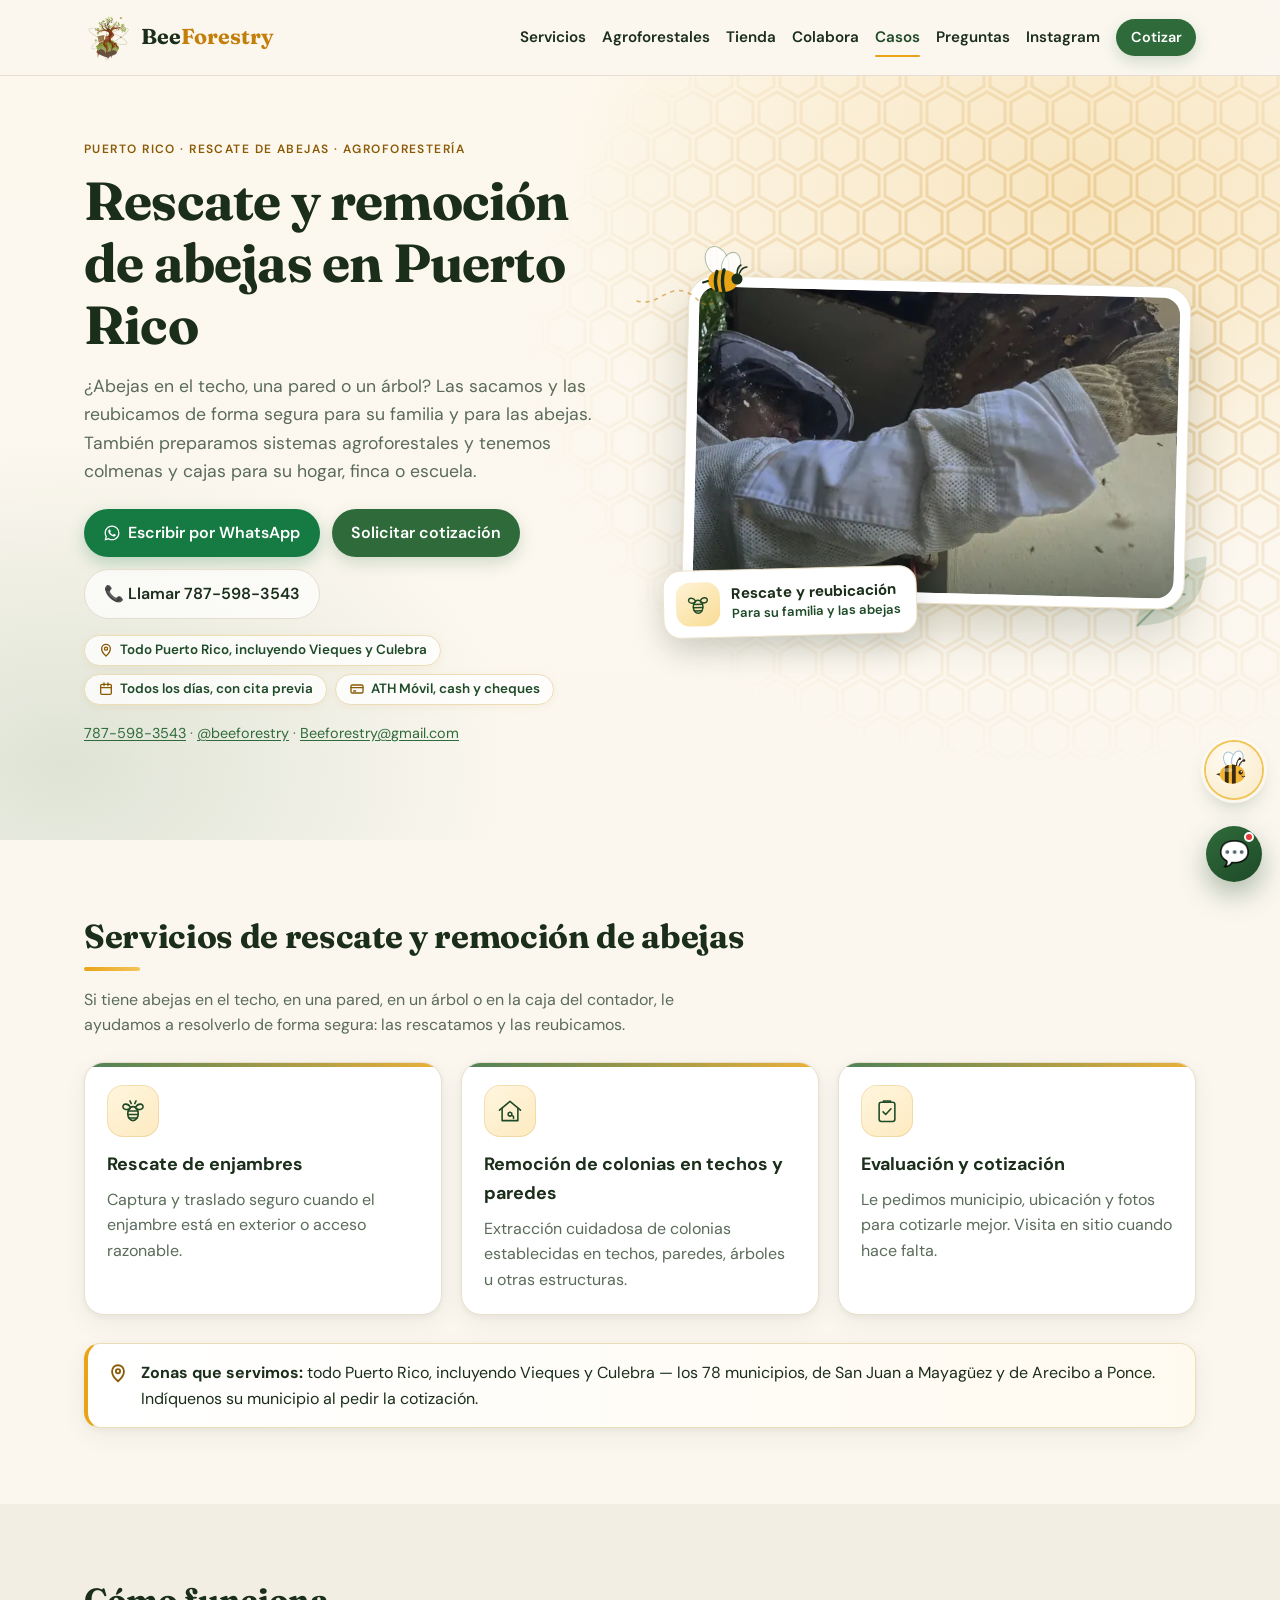
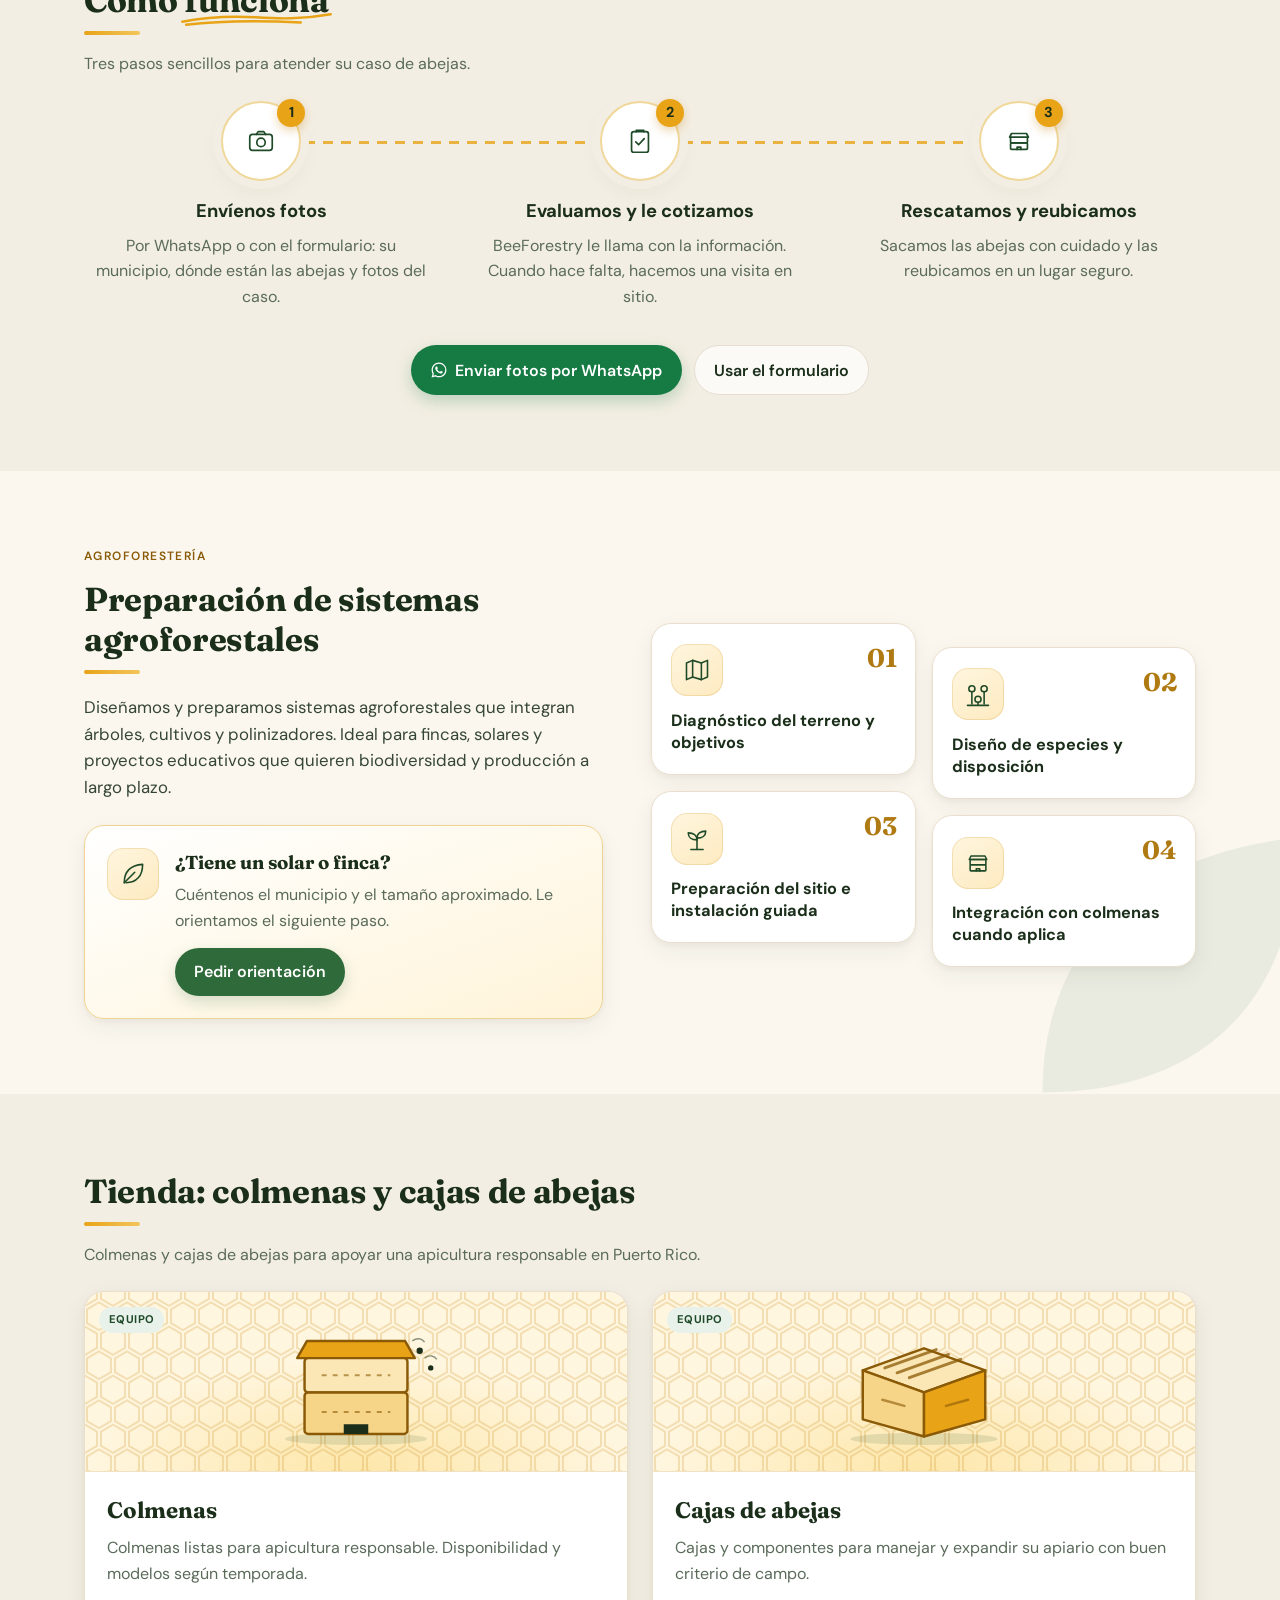
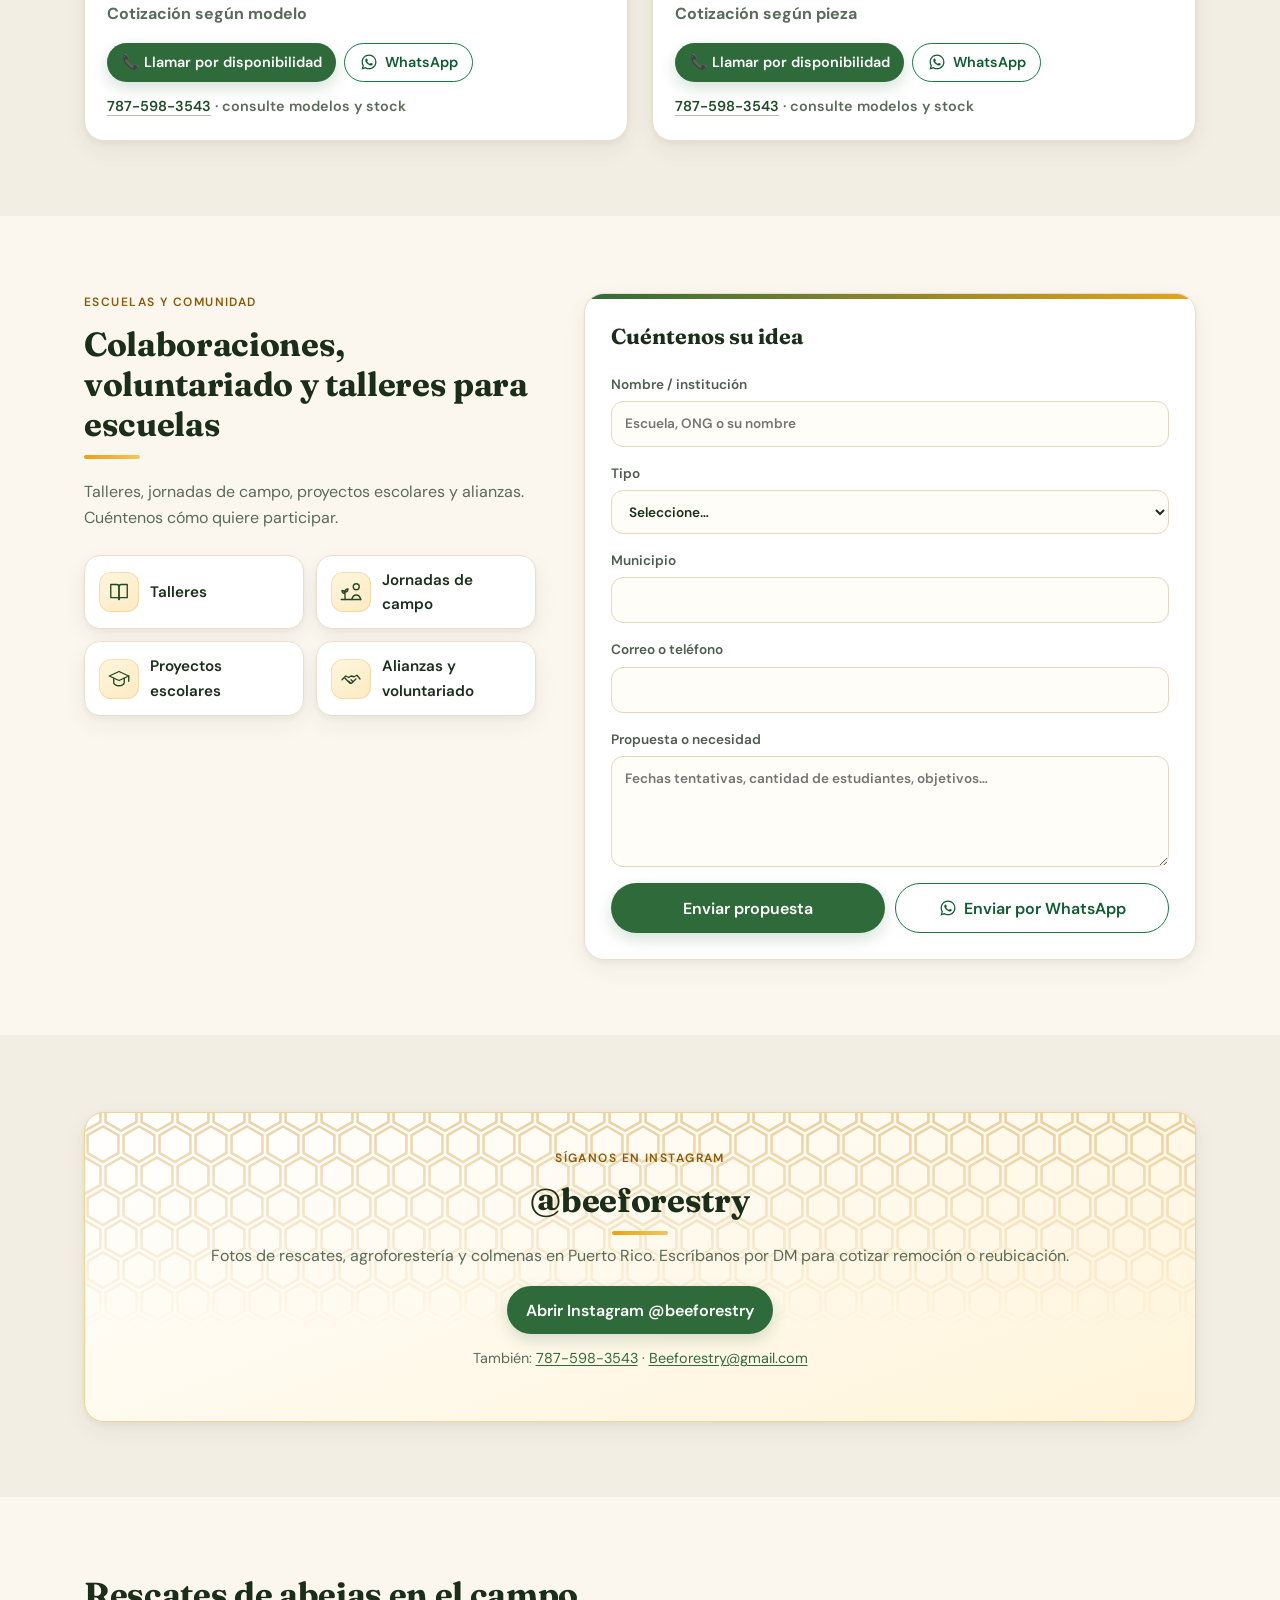
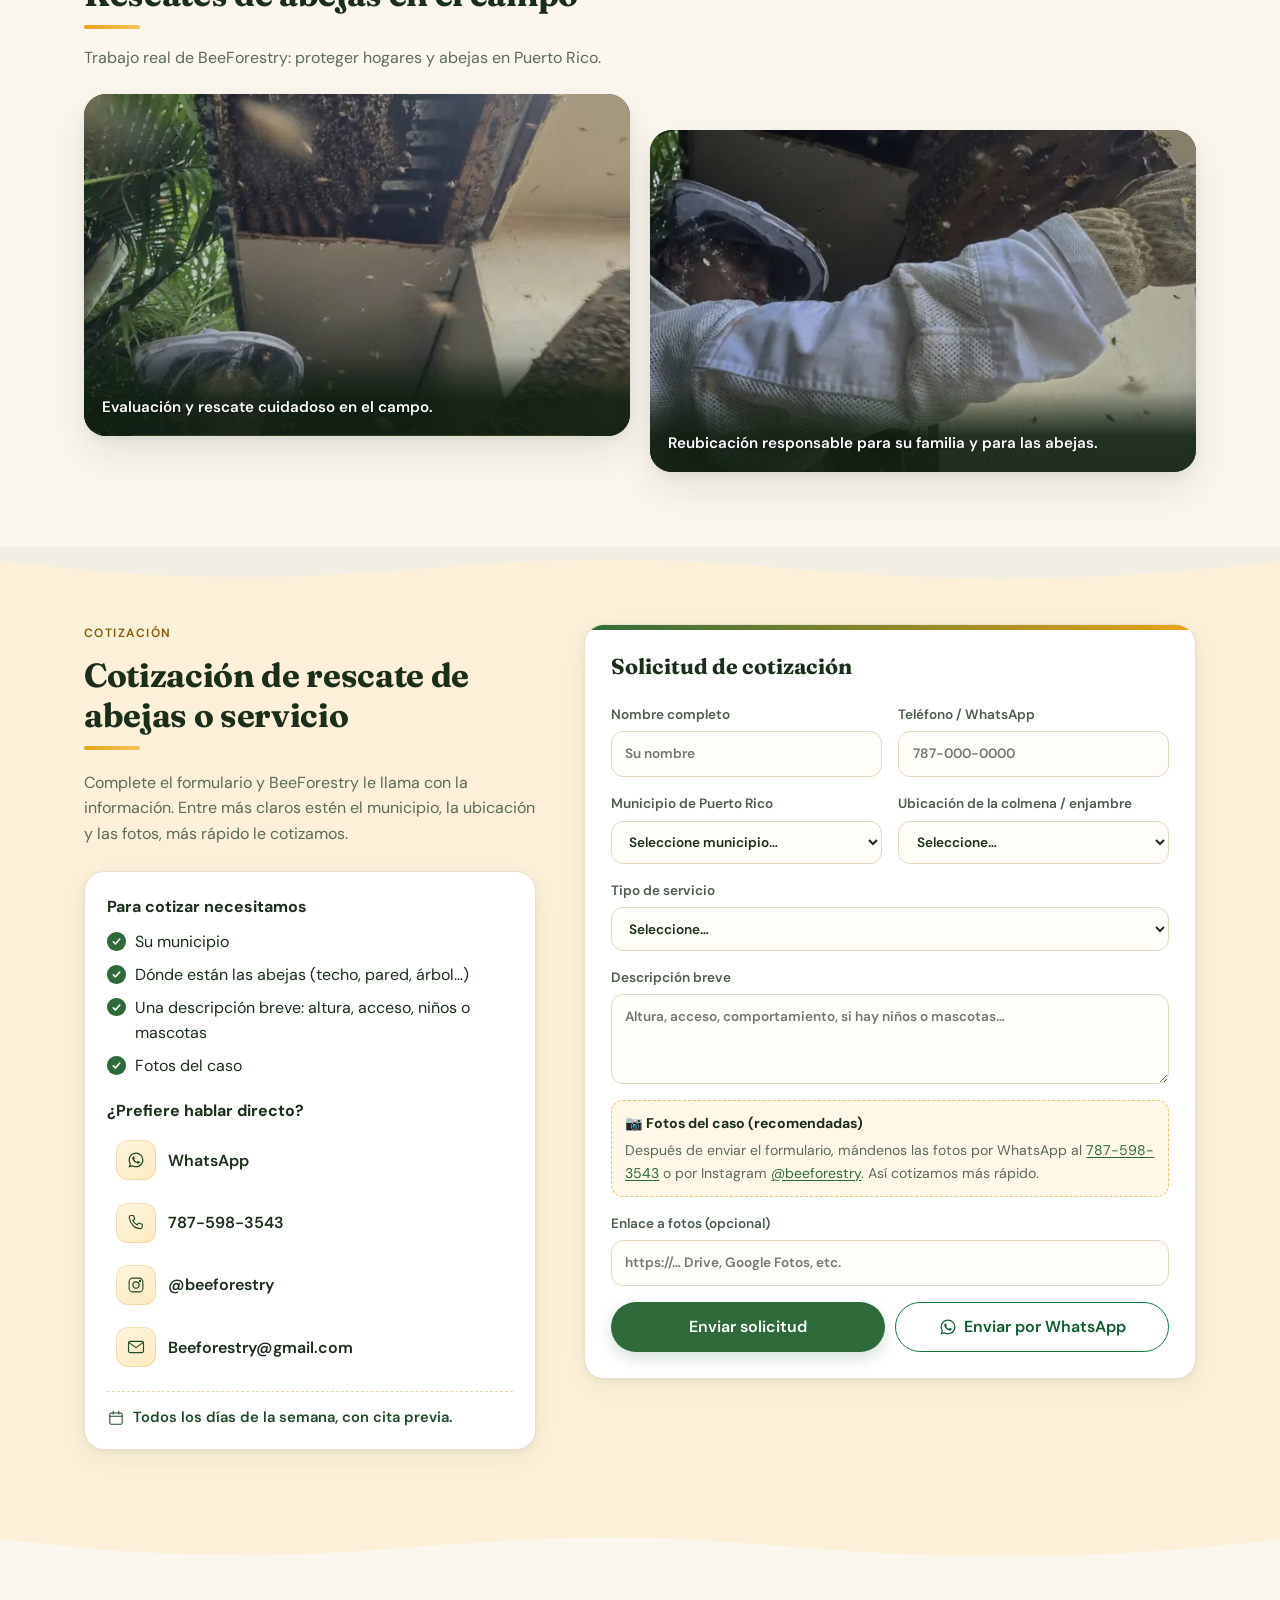
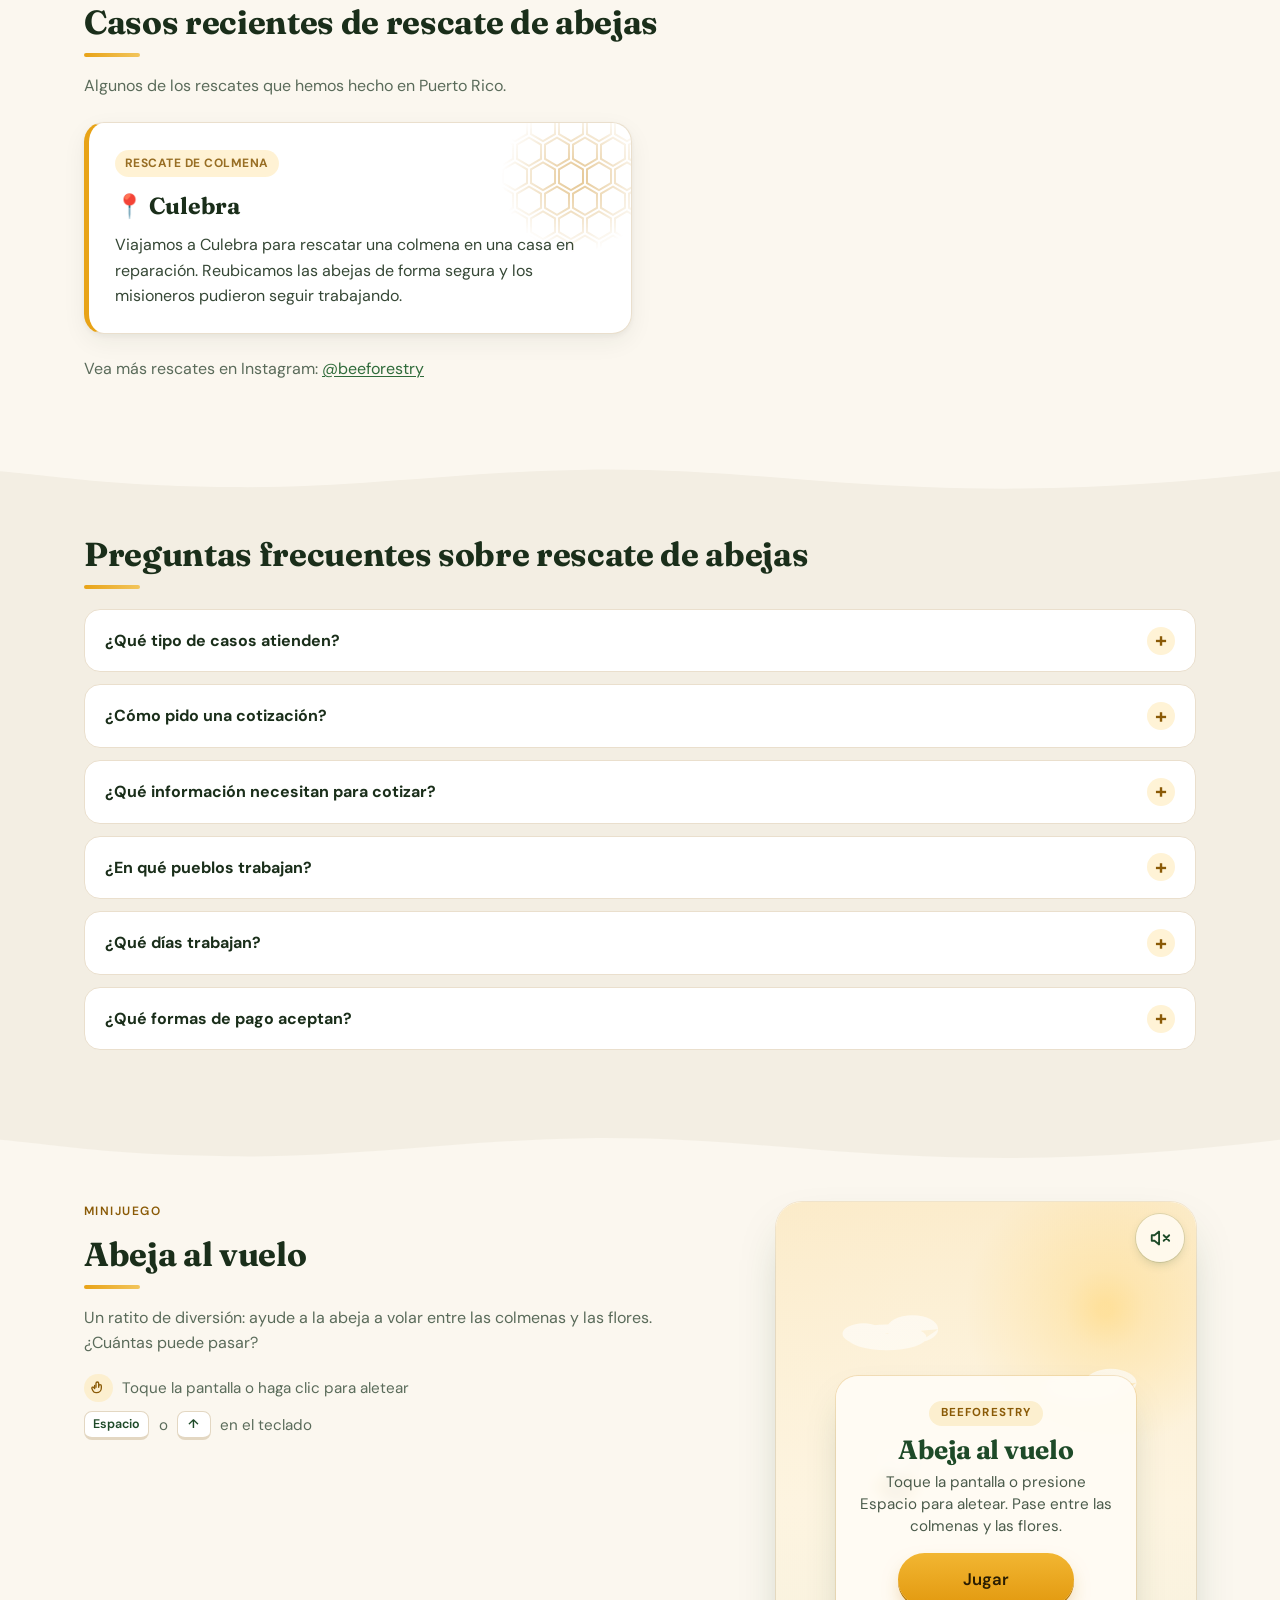
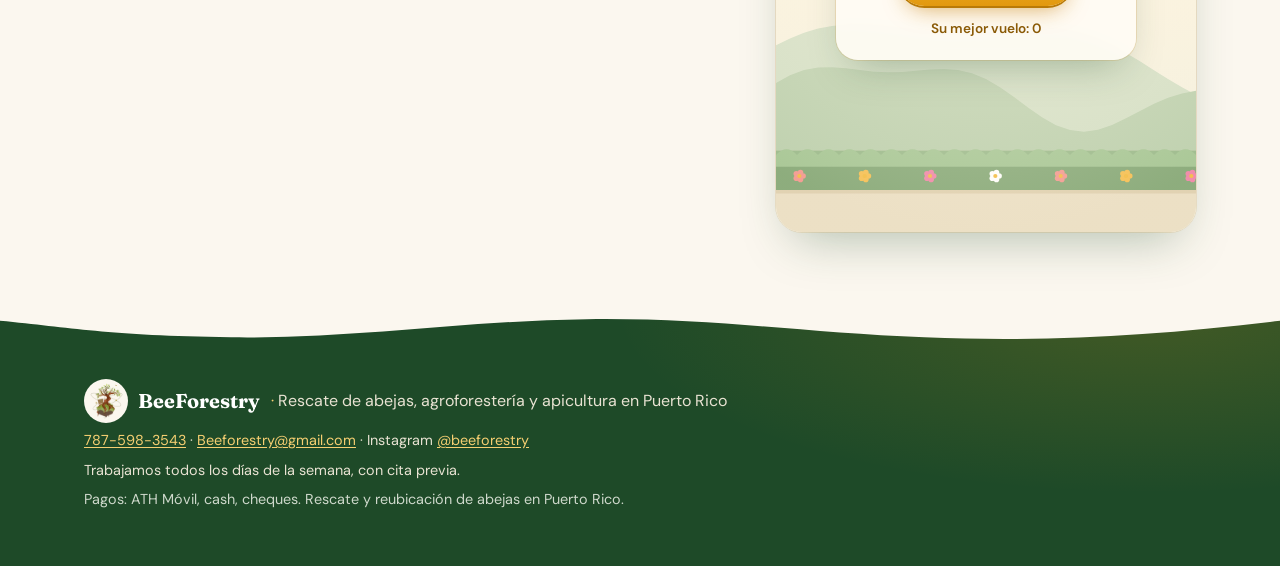
==== commit 2cd297b9: "Récord de Abeja al vuelo: conectar servidor (data-board-url)" ====
--- a/index.html
+++ b/index.html
@@ -712,7 +712,7 @@
         <li class="desk"><kbd>Espacio</kbd> o <kbd>↑</kbd> en el teclado</li>
       </ul>
     </div>
-    <div id="bee-game" class="game-card" data-board-url="">
+    <div id="bee-game" class="game-card" data-board-url="https://script.google.com/macros/s/AKfycbwXR-J7RP6a5MfIRKavpbqmQq5C7n2rr4QtHrNJ2_zEH4HKKF5h5MLeWLEveNip_je2NQ/exec">
       <canvas width="360" height="540" tabindex="0" role="img" aria-label="Juego Abeja al vuelo: una abeja vuela entre colmenas de colores y follaje con flores"></canvas>
       <button type="button" class="game-sound" aria-pressed="false" aria-label="Encender sonido">
         <svg class="ico-off" viewBox="0 0 24 24" width="22" height="22" aria-hidden="true" focusable="false" fill="none" stroke="currentColor" stroke-width="2" stroke-linecap="round" stroke-linejoin="round"><path d="M11 5 6 9H3v6h3l5 4z"/><path d="m22 9-6 6M16 9l6 6"/></svg>
